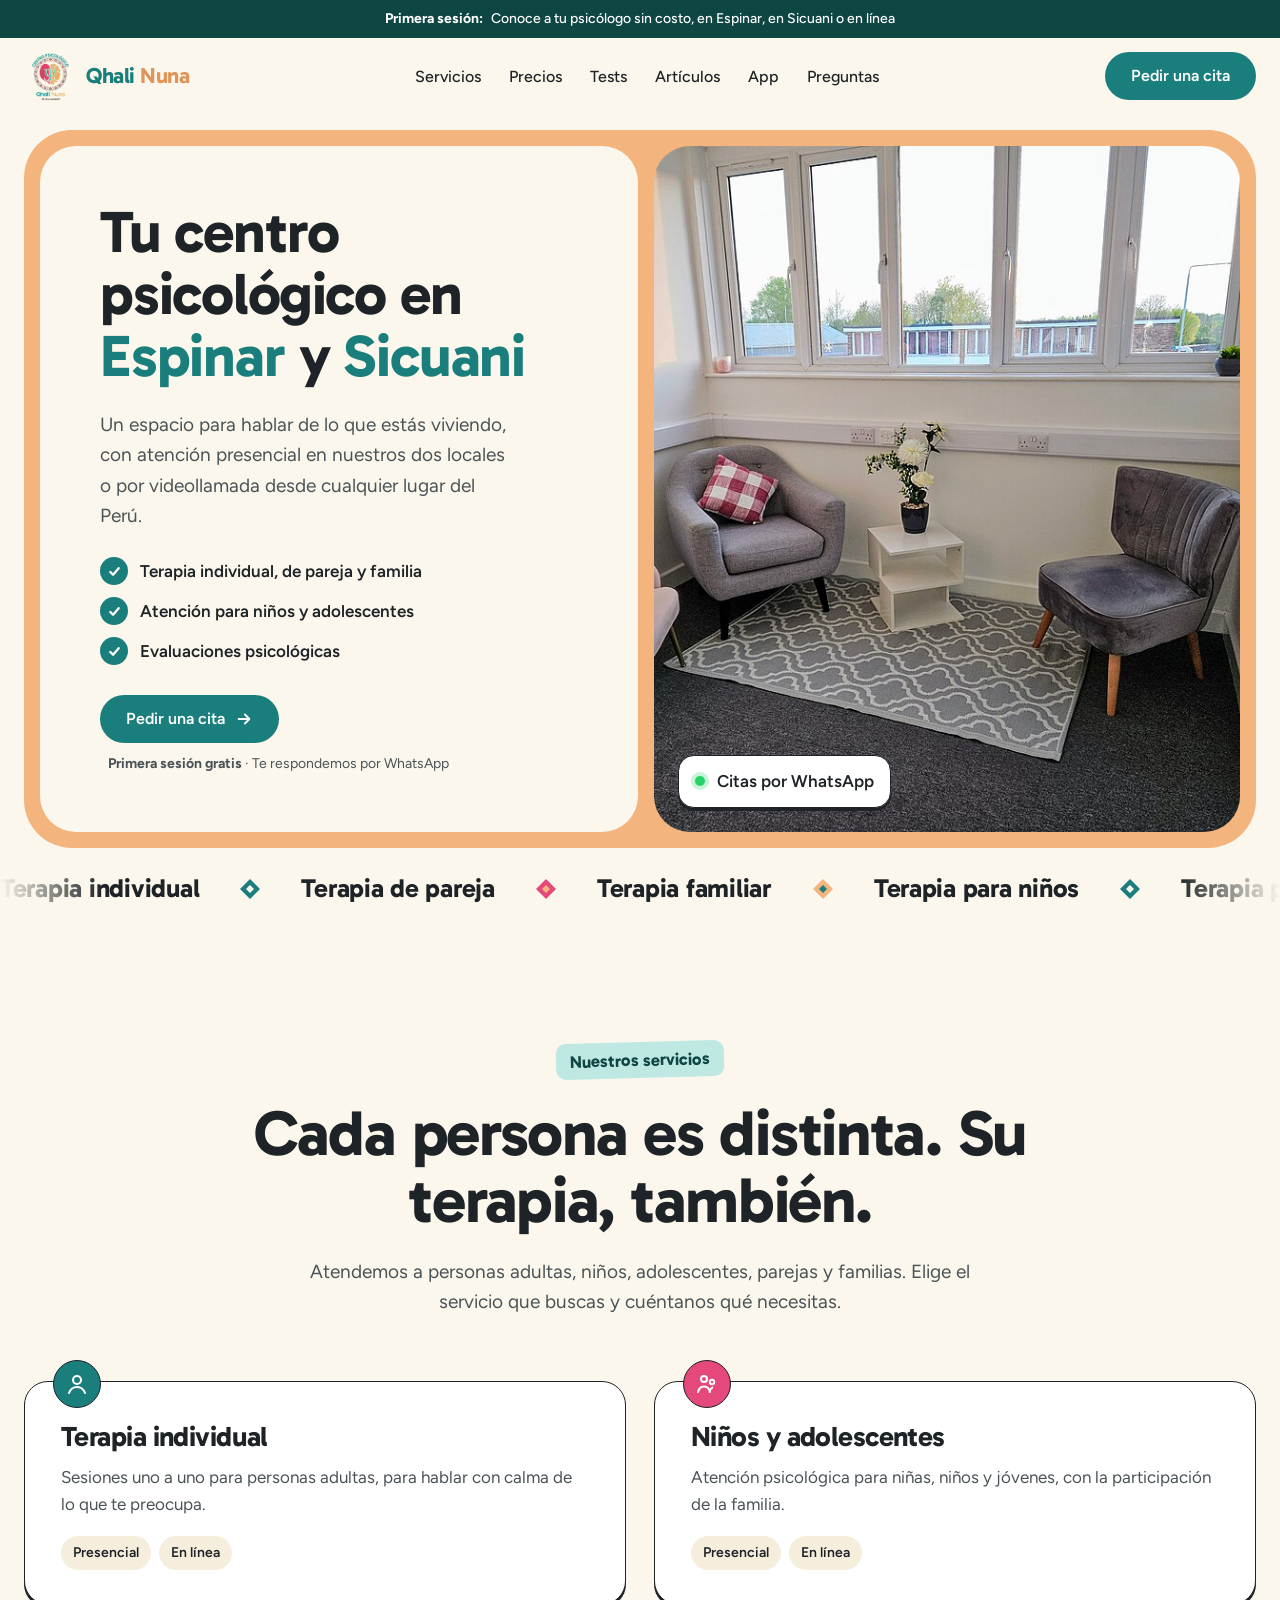
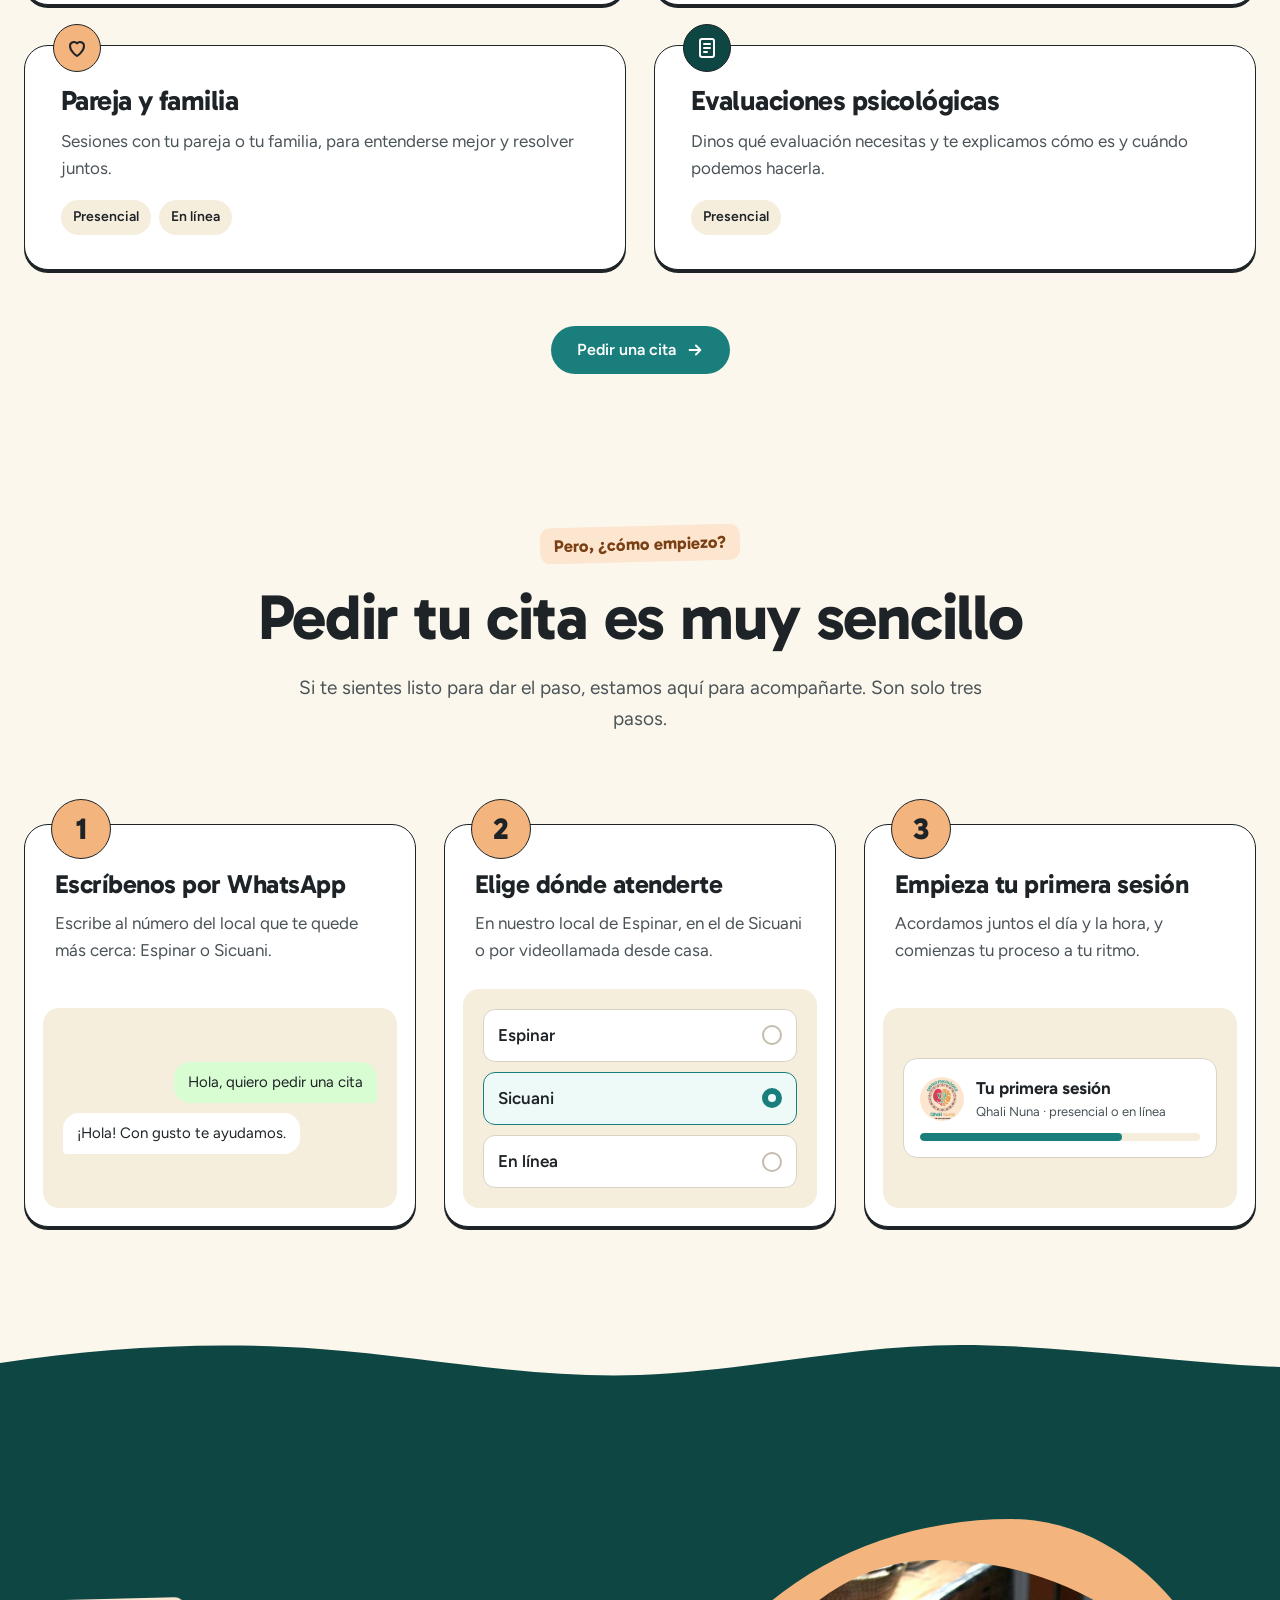
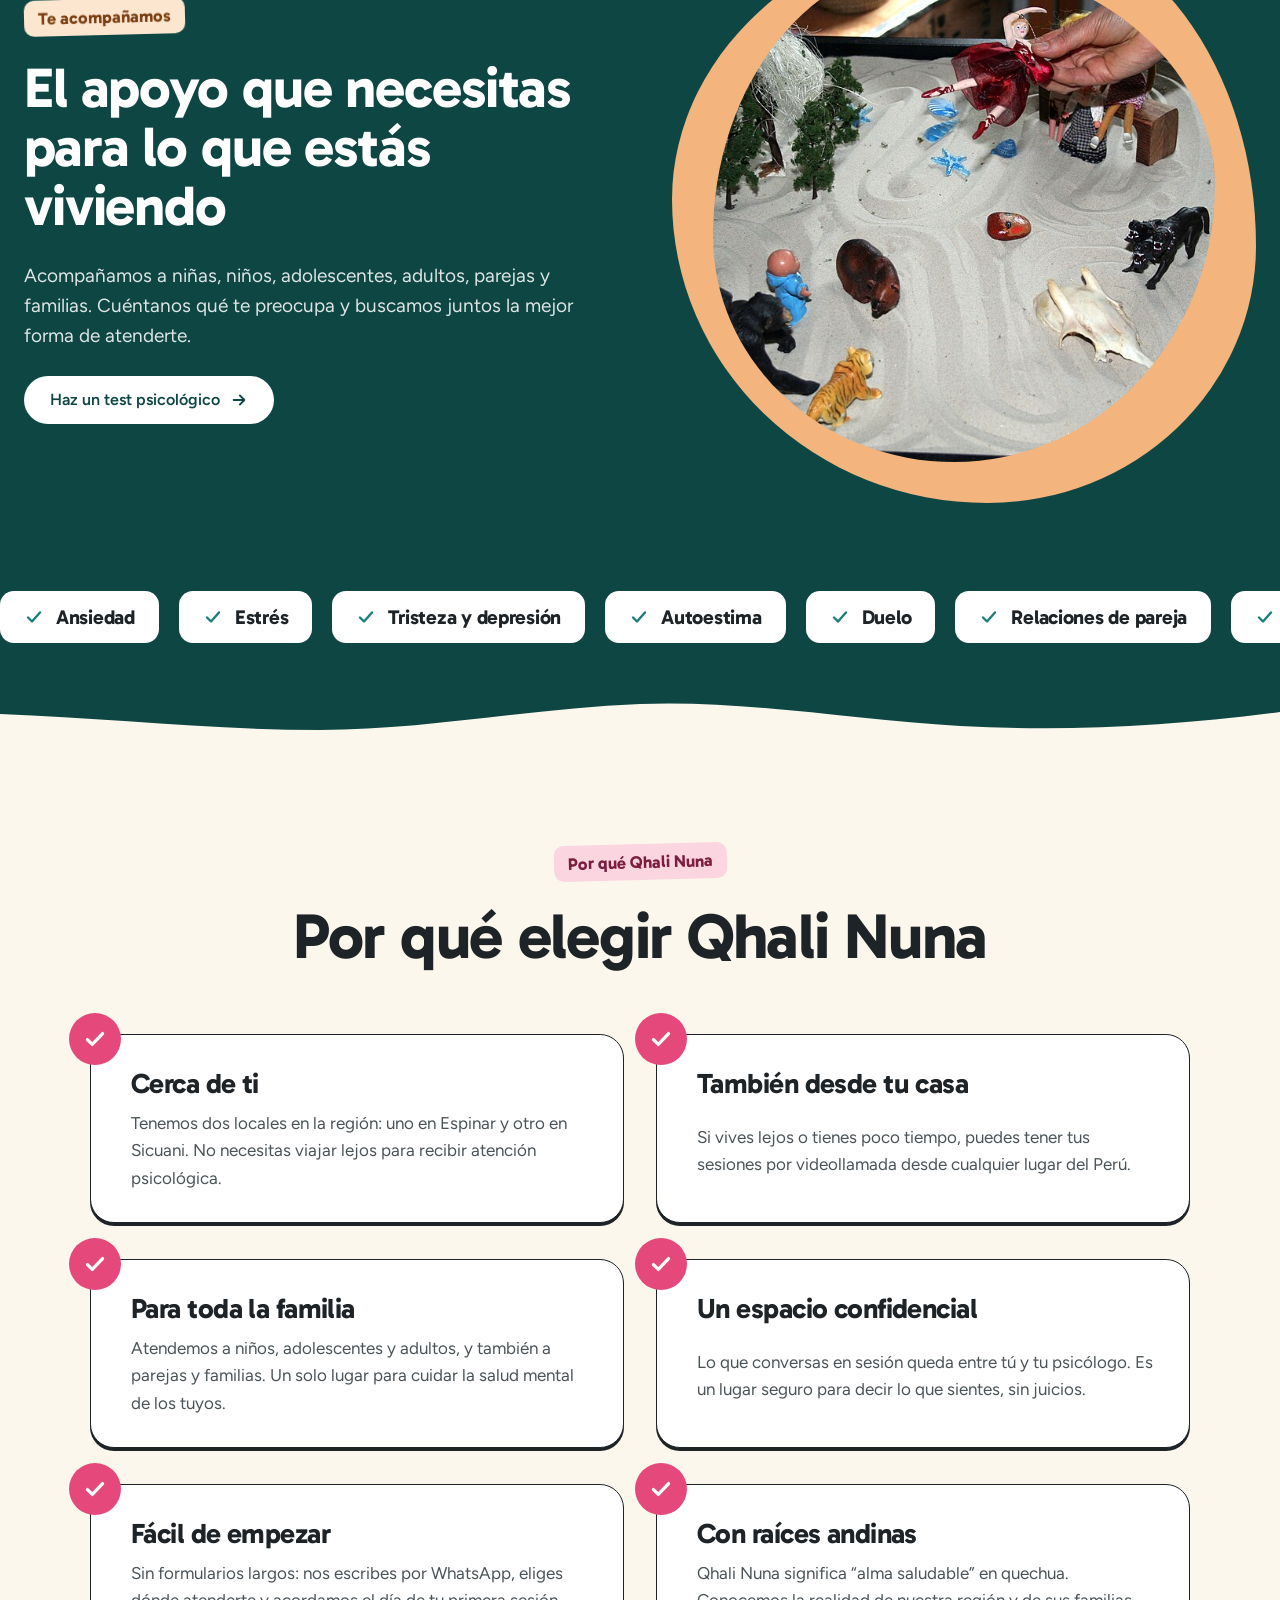
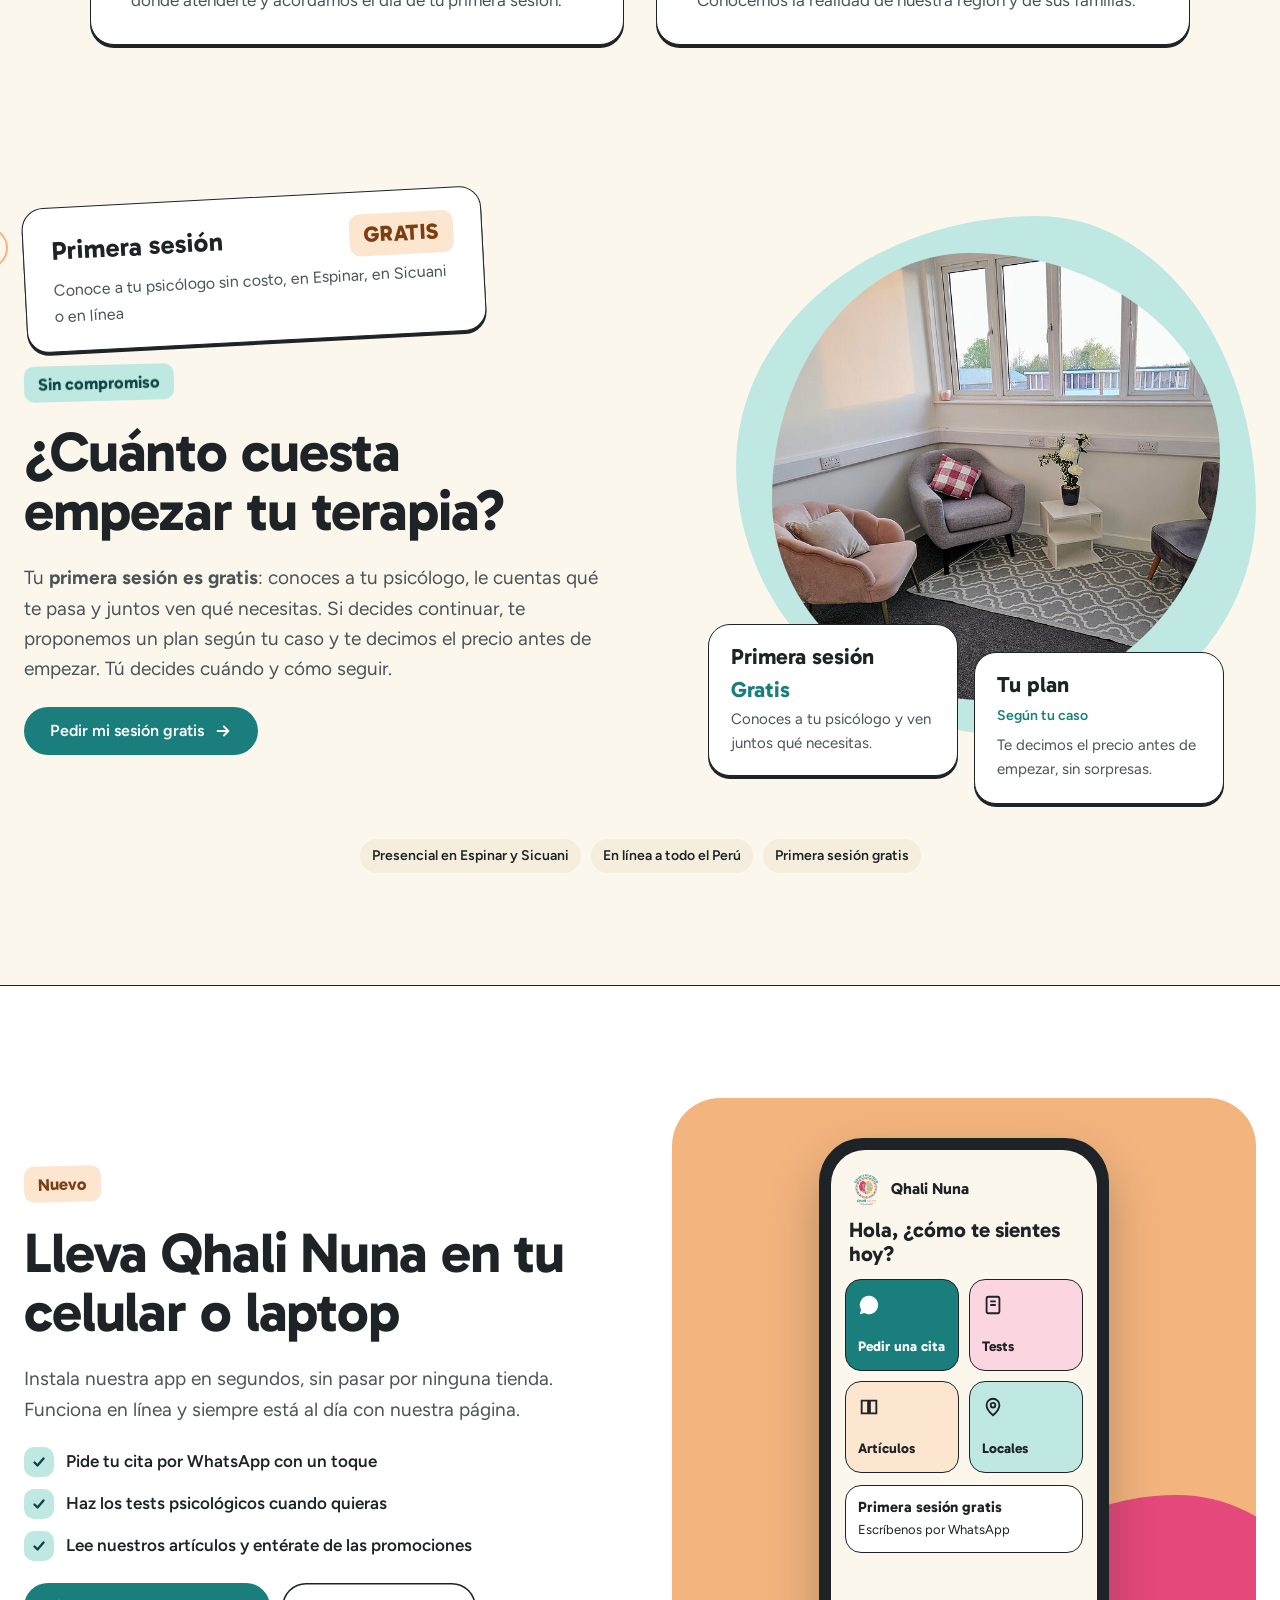
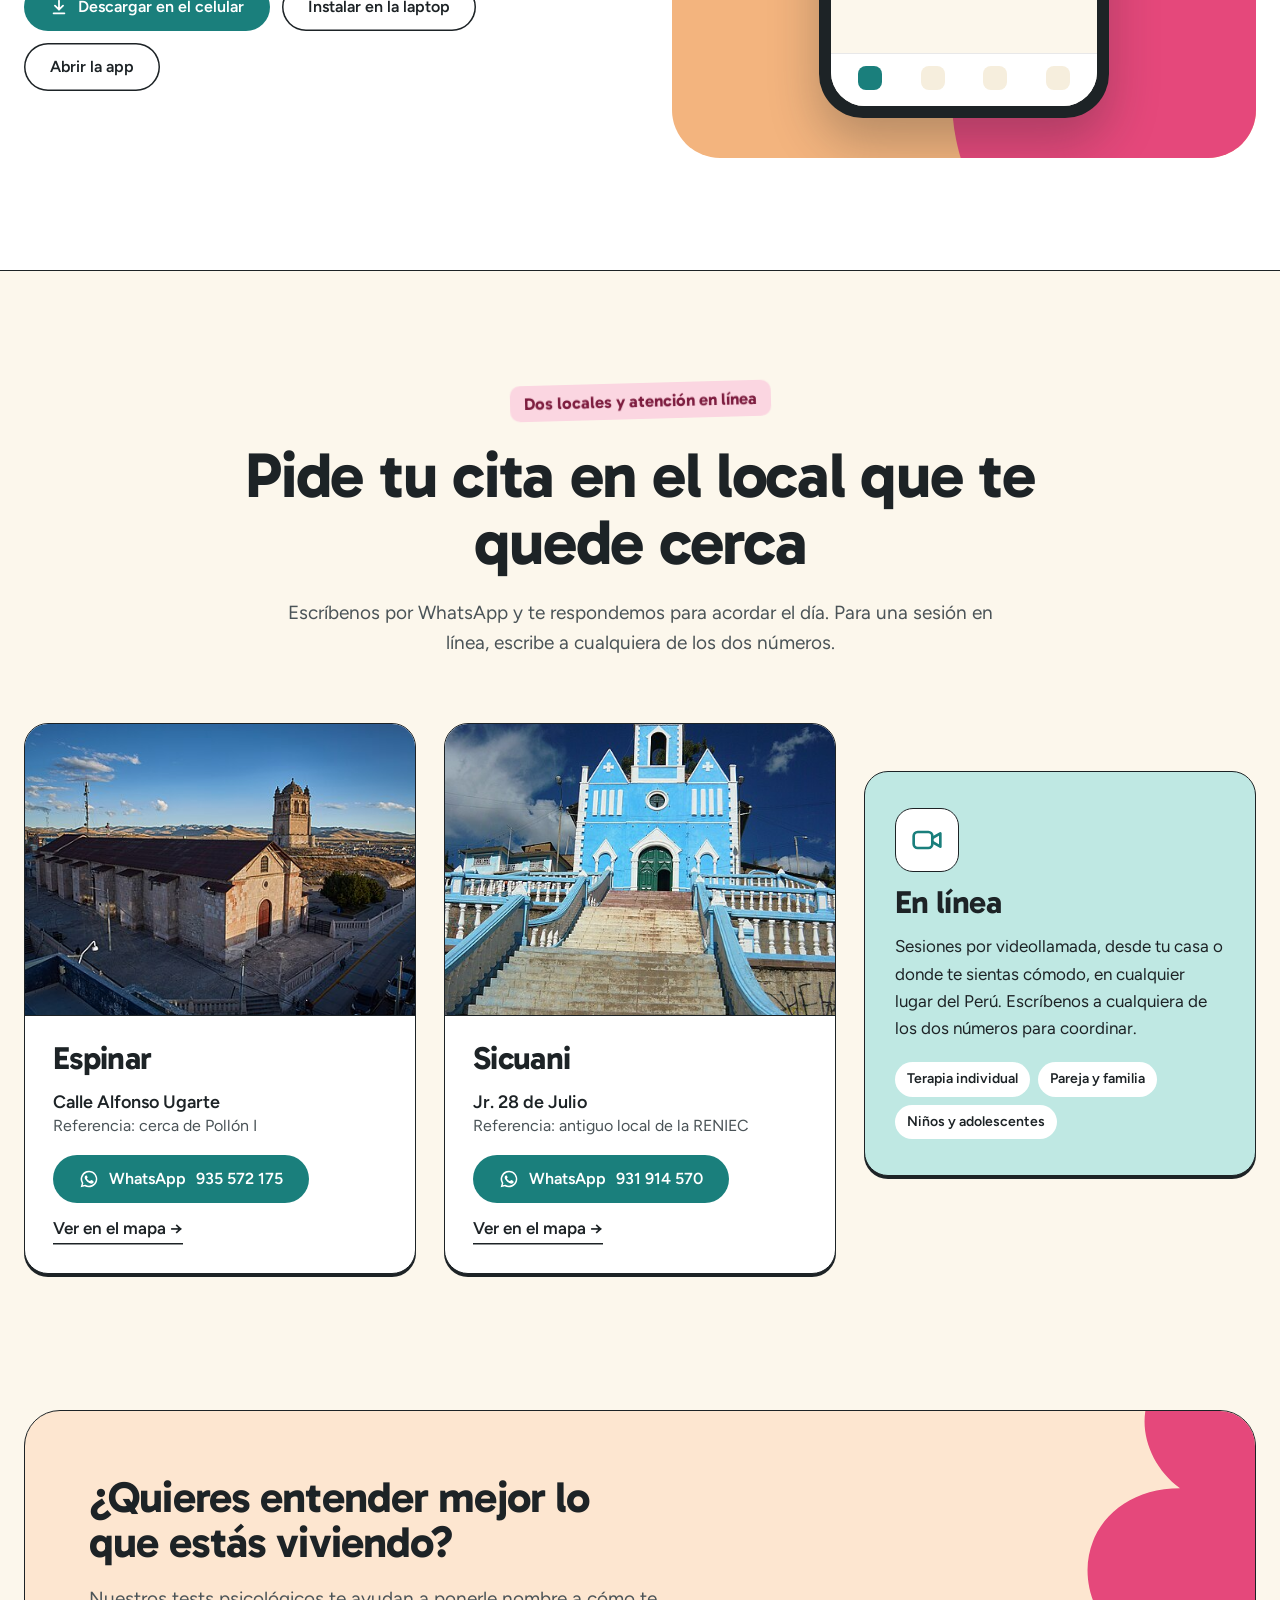
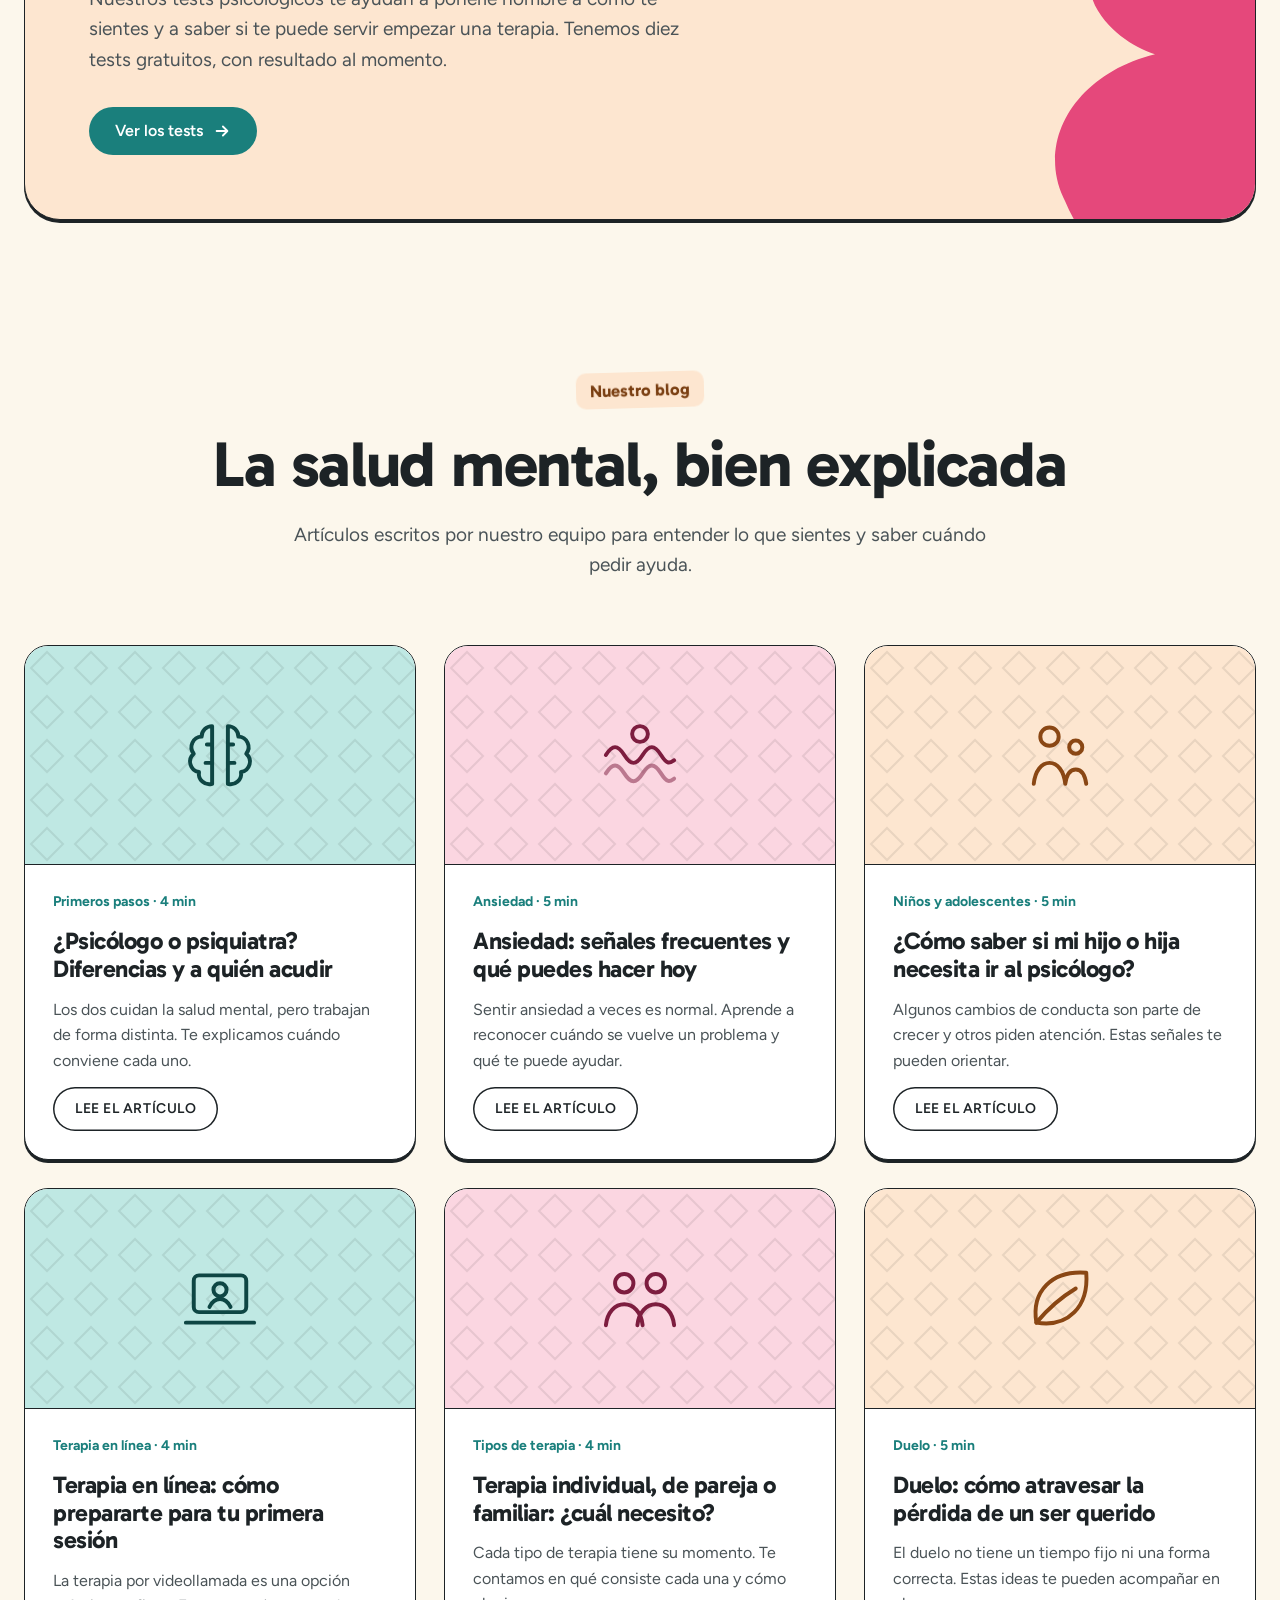
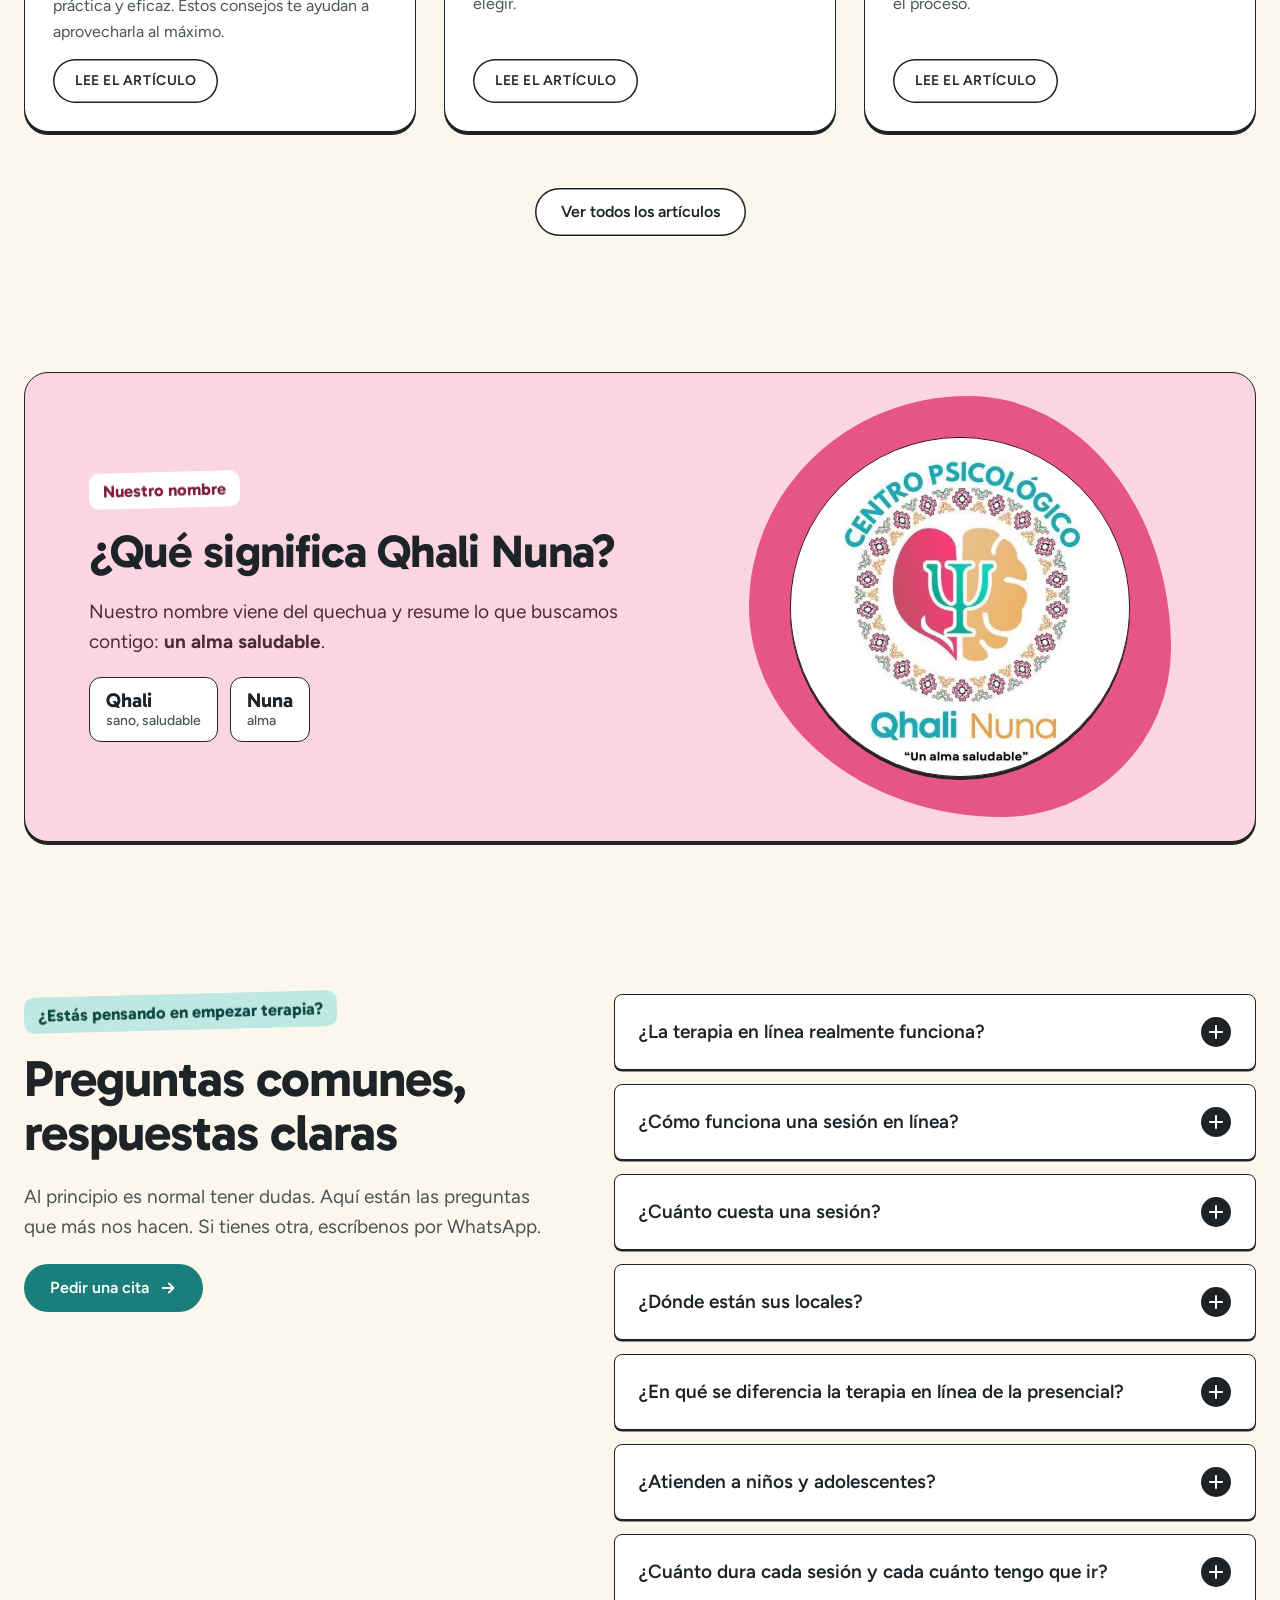
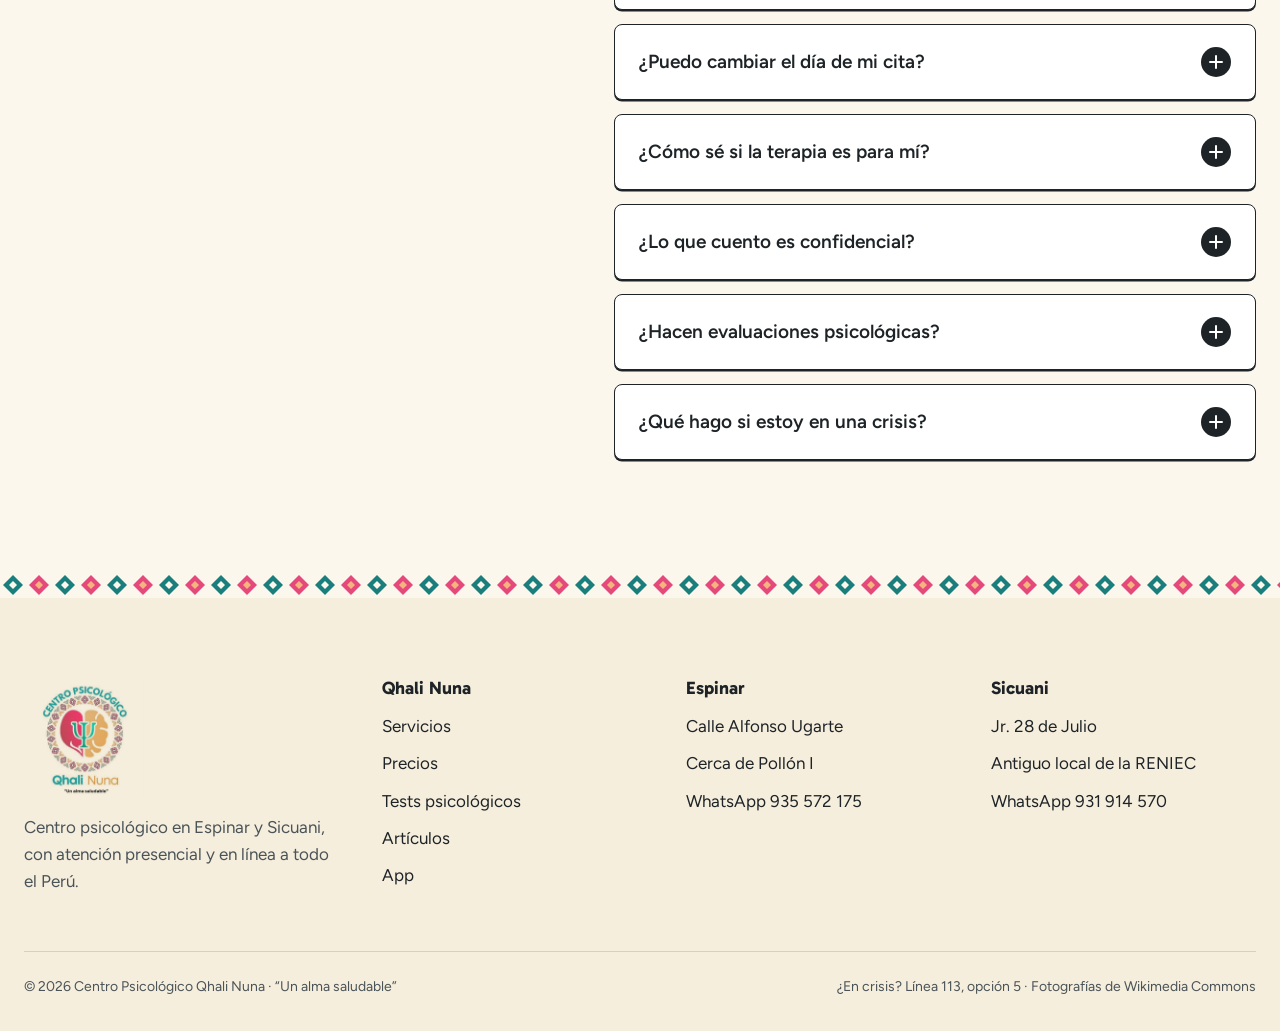
==== index.html @ d0d49f8c "Página del Centro Psicológico Qhali Nuna Co-Authored-By: Claude Opus 5.5 <noreply@anthropic.com>" ====
<!doctype html>
<html lang="es" class="no-js">
<head>
<meta charset="utf-8">
<meta name="viewport" content="width=device-width, initial-scale=1, viewport-fit=cover">
<title>Qhali Nuna: centro psicológico en Espinar y Sicuani</title>
<meta name="description" content="Terapia para adultos, niños, adolescentes, parejas y familias, y evaluaciones psicológicas. En Espinar, en Sicuani o por videollamada. Pide tu cita por WhatsApp.">
<meta property="og:type" content="website">
<meta property="og:title" content="Qhali Nuna: centro psicológico en Espinar y Sicuani">
<meta property="og:description" content="Terapia y evaluaciones psicológicas en Espinar, Sicuani o en línea.">
<meta property="og:image" content="share.jpg">
<meta name="twitter:card" content="summary_large_image">
<link rel="icon" href="icons/icon-192.png" type="image/png">
<link rel="apple-touch-icon" href="icons/icon-192.png">
<link rel="manifest" href="manifest.webmanifest">
<meta name="theme-color" content="#0e4644">
<link rel="preconnect" href="https://fonts.googleapis.com">
<link rel="preconnect" href="https://fonts.gstatic.com" crossorigin>
<link href="https://fonts.googleapis.com/css2?family=Gabarito:wght@500;600;700;800&family=Figtree:wght@400;500;600;700&display=swap" rel="stylesheet">
<link rel="stylesheet" href="styles.css">
<script src="config.js"></script>
<script src="articulos.js"></script>
</head>
<body>
<a class="skip" href="#inicio">Ir al contenido</a>

<div class="topbar" role="status"><span class="promo-rotator"><span class="is-on">Atendemos en Espinar, en Sicuani y en línea por videollamada</span></span></div>

<header class="header" id="header">
  <div class="wrap header__bar">
    <a class="brand" href="#inicio" aria-label="Centro Psicológico Qhali Nuna, ir al inicio">
      <img src="logo-qhali-nuna.jpg" alt="" width="52" height="52">
      <b><span>Qhali</span> <span>Nuna</span></b>
    </a>
    <nav class="nav" aria-label="Principal">
      <a href="#servicios">Servicios</a>
      <a href="#precios">Precios</a>
      <a href="tests.html">Tests</a>
      <a href="blog.html">Artículos</a>
      <a href="#app">App</a>
      <a href="#preguntas">Preguntas</a>
    </nav>
    <div class="header__cta">
      <a class="btn btn--primary" href="#locales">Pedir una cita</a>
      <button class="menu-btn" type="button" aria-expanded="false" aria-controls="menu" aria-label="Abrir menú"><span></span></button>
    </div>
  </div>
</header>
<nav class="mobile-menu" id="menu" aria-label="Menú">
  <a href="#servicios">Servicios</a>
  <a href="#precios">Precios</a>
  <a href="tests.html">Tests psicológicos</a>
  <a href="blog.html">Artículos</a>
  <a href="#app">Descarga la app</a>
  <a href="#preguntas">Preguntas</a>
  <a class="btn btn--primary" href="#locales">Pedir una cita</a>
</nav>

<main id="inicio">
  <!-- HERO -->
  <section class="hero" aria-labelledby="hero-h">
    <div class="wrap">
      <div class="hero__box">
        <div class="hero__card">
          <h1 id="hero-h" class="enter">Tu centro psicológico en <em>Espinar</em> y <em>Sicuani</em></h1>
          <p class="hero__lead enter">Un espacio para hablar de lo que estás viviendo, con atención presencial en nuestros dos locales o por videollamada desde cualquier lugar del Perú.</p>
          <ul class="checks enter">
            <li><i><svg viewBox="0 0 16 16" fill="none" stroke="currentColor" stroke-width="2.4" stroke-linecap="round" stroke-linejoin="round" aria-hidden="true"><path d="M3.5 8.5l3 3 6-7"/></svg></i>Terapia individual, de pareja y familia</li>
            <li><i><svg viewBox="0 0 16 16" fill="none" stroke="currentColor" stroke-width="2.4" stroke-linecap="round" stroke-linejoin="round" aria-hidden="true"><path d="M3.5 8.5l3 3 6-7"/></svg></i>Atención para niños y adolescentes</li>
            <li><i><svg viewBox="0 0 16 16" fill="none" stroke="currentColor" stroke-width="2.4" stroke-linecap="round" stroke-linejoin="round" aria-hidden="true"><path d="M3.5 8.5l3 3 6-7"/></svg></i>Evaluaciones psicológicas</li>
          </ul>
          <div class="hero__actions enter">
            <a class="btn btn--primary" href="#locales">Pedir una cita
              <svg class="arrow" viewBox="0 0 20 20" fill="none" stroke="currentColor" stroke-width="2" stroke-linecap="round" stroke-linejoin="round" aria-hidden="true"><path d="M4 10h11M11 5l5 5-5 5"/></svg></a>
            <span class="hero__note"><b>Primera sesión gratis</b> · Te respondemos por WhatsApp</span>
          </div>
        </div>
        <div class="hero__photo">
          <!-- Foto provisional: cámbiala por una foto de tu sala de consulta -->
          <img src="assets/img/photo-f170147564-1280.jpg" srcset="assets/img/photo-f170147564-960.jpg 960w, assets/img/photo-f170147564-1280.jpg 1280w" sizes="(max-width: 1080px) 100vw, 620px" width="1280" height="960" alt="Sala de consulta con sillones y una ventana amplia" fetchpriority="high">
          <div class="hero__badge"><span class="dot" aria-hidden="true"></span>Citas por WhatsApp</div>
        </div>
      </div>
    </div>
  </section>

  <!-- CINTA: solo lo que se realiza -->
  <div class="marquee" aria-label="Terapia individual, terapia de pareja, terapia familiar, terapia para niños, terapia para adolescentes, evaluaciones psicológicas, sesiones presenciales y sesiones en línea">
    <div class="marquee__track" aria-hidden="true">
      <div class="marquee__item" data-loop>
        <span>Terapia individual</span><svg viewBox="0 0 22 22"><path d="M11 1l10 10-10 10L1 11z" fill="#1a7f7c"/><path d="M11 7l4 4-4 4-4-4z" fill="#fcf7ec"/></svg>
        <span>Terapia de pareja</span><svg viewBox="0 0 22 22"><path d="M11 1l10 10-10 10L1 11z" fill="#e5487b"/><path d="M11 7l4 4-4 4-4-4z" fill="#f3b47e"/></svg>
        <span>Terapia familiar</span><svg viewBox="0 0 22 22"><path d="M11 1l10 10-10 10L1 11z" fill="#f3b47e"/><path d="M11 7l4 4-4 4-4-4z" fill="#1a7f7c"/></svg>
        <span>Terapia para niños</span><svg viewBox="0 0 22 22"><path d="M11 1l10 10-10 10L1 11z" fill="#1a7f7c"/><path d="M11 7l4 4-4 4-4-4z" fill="#fcf7ec"/></svg>
        <span>Terapia para adolescentes</span><svg viewBox="0 0 22 22"><path d="M11 1l10 10-10 10L1 11z" fill="#e5487b"/><path d="M11 7l4 4-4 4-4-4z" fill="#f3b47e"/></svg>
        <span>Evaluaciones psicológicas</span><svg viewBox="0 0 22 22"><path d="M11 1l10 10-10 10L1 11z" fill="#f3b47e"/><path d="M11 7l4 4-4 4-4-4z" fill="#1a7f7c"/></svg>
        <span>Sesiones presenciales</span><svg viewBox="0 0 22 22"><path d="M11 1l10 10-10 10L1 11z" fill="#1a7f7c"/><path d="M11 7l4 4-4 4-4-4z" fill="#fcf7ec"/></svg>
        <span>Sesiones en línea</span><svg viewBox="0 0 22 22"><path d="M11 1l10 10-10 10L1 11z" fill="#e5487b"/><path d="M11 7l4 4-4 4-4-4z" fill="#f3b47e"/></svg>
      </div>
    </div>
  </div>

  <!-- SERVICIOS -->
  <section class="section" id="servicios" aria-labelledby="servicios-h">
    <div class="wrap">
      <div class="head reveal">
        <span class="tagline">Nuestros servicios</span>
        <h2 id="servicios-h">Cada persona es distinta. Su terapia, también.</h2>
        <p>Atendemos a personas adultas, niños, adolescentes, parejas y familias. Elige el servicio que buscas y cuéntanos qué necesitas.</p>
      </div>
      <div class="services">
        <article class="card service reveal">
          <span class="service__icon"><svg viewBox="0 0 24 24" fill="none" stroke="currentColor" stroke-width="2" stroke-linecap="round" stroke-linejoin="round" aria-hidden="true"><circle cx="12" cy="8" r="4"/><path d="M4 21c1.5-4 4.5-6 8-6s6.5 2 8 6"/></svg></span>
          <h3>Terapia individual</h3>
          <p>Sesiones uno a uno para personas adultas, para hablar con calma de lo que te preocupa.</p>
          <div class="service__where"><span class="chip">Presencial</span><span class="chip">En línea</span></div>
        </article>
        <article class="card service reveal" data-delay="1">
          <span class="service__icon"><svg viewBox="0 0 24 24" fill="none" stroke="currentColor" stroke-width="2" stroke-linecap="round" stroke-linejoin="round" aria-hidden="true"><circle cx="9" cy="7" r="3"/><circle cx="17" cy="10" r="2.2"/><path d="M3 20c.8-3.4 3-5.5 6-5.5s5.2 2.1 6 5.5M14.5 20c.4-2.2 1.4-3.7 2.8-4.4"/></svg></span>
          <h3>Niños y adolescentes</h3>
          <p>Atención psicológica para niñas, niños y jóvenes, con la participación de la familia.</p>
          <div class="service__where"><span class="chip">Presencial</span><span class="chip">En línea</span></div>
        </article>
        <article class="card service reveal">
          <span class="service__icon"><svg viewBox="0 0 24 24" fill="none" stroke="currentColor" stroke-width="2" stroke-linecap="round" stroke-linejoin="round" aria-hidden="true"><path d="M12 20s-7-4.4-7-10a4 4 0 0 1 7-2.6A4 4 0 0 1 19 10c0 5.6-7 10-7 10z"/></svg></span>
          <h3>Pareja y familia</h3>
          <p>Sesiones con tu pareja o tu familia, para entenderse mejor y resolver juntos.</p>
          <div class="service__where"><span class="chip">Presencial</span><span class="chip">En línea</span></div>
        </article>
        <article class="card service reveal" data-delay="1">
          <span class="service__icon"><svg viewBox="0 0 24 24" fill="none" stroke="currentColor" stroke-width="2" stroke-linecap="round" stroke-linejoin="round" aria-hidden="true"><rect x="5" y="3" width="14" height="18" rx="2"/><path d="M9 8h6M9 12h6M9 16h3"/></svg></span>
          <h3>Evaluaciones psicológicas</h3>
          <p>Dinos qué evaluación necesitas y te explicamos cómo es y cuándo podemos hacerla.</p>
          <div class="service__where"><span class="chip">Presencial</span></div>
        </article>
      </div>
      <div class="center-cta reveal"><a class="btn btn--primary" href="#locales">Pedir una cita
        <svg class="arrow" viewBox="0 0 20 20" fill="none" stroke="currentColor" stroke-width="2" stroke-linecap="round" stroke-linejoin="round" aria-hidden="true"><path d="M4 10h11M11 5l5 5-5 5"/></svg></a></div>
    </div>
  </section>

  <!-- CÓMO FUNCIONA -->
  <section class="section" id="como-funciona" aria-labelledby="como-h" style="padding-top: 40px">
    <div class="wrap">
      <div class="head reveal">
        <span class="tagline tagline--peach">Pero, ¿cómo empiezo?</span>
        <h2 id="como-h">Pedir tu cita es muy sencillo</h2>
        <p>Si te sientes listo para dar el paso, estamos aquí para acompañarte. Son solo tres pasos.</p>
      </div>
      <div class="steps-wrap">
        <div class="steps">
          <article class="card step reveal">
            <span class="step__num">1</span>
            <div class="step__top"><h3>Escríbenos por WhatsApp</h3><p>Escribe al número del local que te quede más cerca: Espinar o Sicuani.</p></div>
            <div class="step__mock" aria-hidden="true">
              <div class="bubble bubble--me">Hola, quiero pedir una cita</div>
              <div class="typing"><i></i><i></i><i></i></div>
              <div class="bubble bubble--them">¡Hola! Con gusto te ayudamos.</div>
            </div>
          </article>
          <article class="card step reveal" data-delay="1">
            <span class="step__num">2</span>
            <div class="step__top"><h3>Elige dónde atenderte</h3><p>En nuestro local de Espinar, en el de Sicuani o por videollamada desde casa.</p></div>
            <div class="step__mock" aria-hidden="true">
              <div class="options" data-cycle>
                <div class="option is-picked">Espinar <b></b></div>
                <div class="option">Sicuani <b></b></div>
                <div class="option">En línea <b></b></div>
              </div>
            </div>
          </article>
          <article class="card step reveal" data-delay="2">
            <span class="step__num">3</span>
            <div class="step__top"><h3>Empieza tu primera sesión</h3><p>Acordamos juntos el día y la hora, y comienzas tu proceso a tu ritmo.</p></div>
            <div class="step__mock" aria-hidden="true">
              <div class="session">
                <div class="session__row"><span class="session__av"><img src="logo-qhali-nuna.jpg" alt=""></span><span><b>Tu primera sesión</b><small>Qhali Nuna · presencial o en línea</small></span></div>
                <div class="session__bar"><span></span></div>
              </div>
            </div>
          </article>
        </div>
      </div>
    </div>
  </section>

  <!-- BANDA OSCURA con áreas -->
  <section class="band" aria-labelledby="band-h">
    <div class="wrap band__grid">
      <div class="band__text reveal">
        <span class="tagline tagline--peach">Te acompañamos</span>
        <h2 id="band-h">El apoyo que necesitas para lo que estás viviendo</h2>
        <p>Acompañamos a niñas, niños, adolescentes, adultos, parejas y familias. Cuéntanos qué te preocupa y buscamos juntos la mejor forma de atenderte.</p>
        <a class="btn btn--white" href="tests.html">Haz un test psicológico
          <svg class="arrow" viewBox="0 0 20 20" fill="none" stroke="currentColor" stroke-width="2" stroke-linecap="round" stroke-linejoin="round" aria-hidden="true"><path d="M4 10h11M11 5l5 5-5 5"/></svg></a>
      </div>
      <div class="blob reveal" data-delay="1">
        <span class="blob__shape" aria-hidden="true"></span>
        <!-- Foto provisional: cámbiala por una foto de tu sala para niños -->
        <div class="blob__img"><img src="assets/img/photo-f4362034-1280.jpg" srcset="assets/img/photo-f4362034-960.jpg 960w, assets/img/photo-f4362034-1280.jpg 1280w" sizes="(max-width: 1080px) 90vw, 560px" width="1280" height="853" alt="Bandeja de arena con figuras de animales y árboles para terapia de juego" loading="lazy" decoding="async"></div>
      </div>
    </div>
    <!-- Áreas: confirma que el centro las atiende; borra o agrega las que correspondan -->
    <div class="band__marquee" aria-label="Te ayudamos con ansiedad, estrés, tristeza y depresión, autoestima, duelo, relaciones de pareja, conflictos familiares, conducta infantil, adolescencia y crianza">
      <div class="marquee__track" aria-hidden="true">
        <div class="marquee__item" data-loop>
          <span class="area"><svg viewBox="0 0 20 20" fill="none" stroke="currentColor" stroke-width="2.4" stroke-linecap="round" stroke-linejoin="round"><path d="M4 10.5l4 4 8-9"/></svg>Ansiedad</span>
          <span class="area"><svg viewBox="0 0 20 20" fill="none" stroke="currentColor" stroke-width="2.4" stroke-linecap="round" stroke-linejoin="round"><path d="M4 10.5l4 4 8-9"/></svg>Estrés</span>
          <span class="area"><svg viewBox="0 0 20 20" fill="none" stroke="currentColor" stroke-width="2.4" stroke-linecap="round" stroke-linejoin="round"><path d="M4 10.5l4 4 8-9"/></svg>Tristeza y depresión</span>
          <span class="area"><svg viewBox="0 0 20 20" fill="none" stroke="currentColor" stroke-width="2.4" stroke-linecap="round" stroke-linejoin="round"><path d="M4 10.5l4 4 8-9"/></svg>Autoestima</span>
          <span class="area"><svg viewBox="0 0 20 20" fill="none" stroke="currentColor" stroke-width="2.4" stroke-linecap="round" stroke-linejoin="round"><path d="M4 10.5l4 4 8-9"/></svg>Duelo</span>
          <span class="area"><svg viewBox="0 0 20 20" fill="none" stroke="currentColor" stroke-width="2.4" stroke-linecap="round" stroke-linejoin="round"><path d="M4 10.5l4 4 8-9"/></svg>Relaciones de pareja</span>
          <span class="area"><svg viewBox="0 0 20 20" fill="none" stroke="currentColor" stroke-width="2.4" stroke-linecap="round" stroke-linejoin="round"><path d="M4 10.5l4 4 8-9"/></svg>Conflictos familiares</span>
          <span class="area"><svg viewBox="0 0 20 20" fill="none" stroke="currentColor" stroke-width="2.4" stroke-linecap="round" stroke-linejoin="round"><path d="M4 10.5l4 4 8-9"/></svg>Conducta infantil</span>
          <span class="area"><svg viewBox="0 0 20 20" fill="none" stroke="currentColor" stroke-width="2.4" stroke-linecap="round" stroke-linejoin="round"><path d="M4 10.5l4 4 8-9"/></svg>Adolescencia</span>
          <span class="area"><svg viewBox="0 0 20 20" fill="none" stroke="currentColor" stroke-width="2.4" stroke-linecap="round" stroke-linejoin="round"><path d="M4 10.5l4 4 8-9"/></svg>Crianza</span>
        </div>
      </div>
    </div>
  </section>
  <span class="band__wave" aria-hidden="true"></span>

  <!-- POR QUÉ ELEGIRNOS -->
  <section class="section" aria-labelledby="por-que-h">
    <div class="wrap">
      <div class="head reveal">
        <span class="tagline tagline--pink">Por qué Qhali Nuna</span>
        <h2 id="por-que-h">Por qué elegir Qhali Nuna</h2>
      </div>
      <div class="why">
        <article class="card reveal"><span class="tick"><svg viewBox="0 0 24 24" fill="none" stroke="currentColor" stroke-width="3" stroke-linecap="round" stroke-linejoin="round" aria-hidden="true"><path d="M5 12.5l4.5 4.5L19 7"/></svg></span>
          <h3>Cerca de ti</h3><p>Tenemos dos locales en la región: uno en Espinar y otro en Sicuani. No necesitas viajar lejos para recibir atención psicológica.</p></article>
        <article class="card reveal" data-delay="1"><span class="tick"><svg viewBox="0 0 24 24" fill="none" stroke="currentColor" stroke-width="3" stroke-linecap="round" stroke-linejoin="round" aria-hidden="true"><path d="M5 12.5l4.5 4.5L19 7"/></svg></span>
          <h3>También desde tu casa</h3><p>Si vives lejos o tienes poco tiempo, puedes tener tus sesiones por videollamada desde cualquier lugar del Perú.</p></article>
        <article class="card reveal"><span class="tick"><svg viewBox="0 0 24 24" fill="none" stroke="currentColor" stroke-width="3" stroke-linecap="round" stroke-linejoin="round" aria-hidden="true"><path d="M5 12.5l4.5 4.5L19 7"/></svg></span>
          <h3>Para toda la familia</h3><p>Atendemos a niños, adolescentes y adultos, y también a parejas y familias. Un solo lugar para cuidar la salud mental de los tuyos.</p></article>
        <article class="card reveal" data-delay="1"><span class="tick"><svg viewBox="0 0 24 24" fill="none" stroke="currentColor" stroke-width="3" stroke-linecap="round" stroke-linejoin="round" aria-hidden="true"><path d="M5 12.5l4.5 4.5L19 7"/></svg></span>
          <h3>Un espacio confidencial</h3><p>Lo que conversas en sesión queda entre tú y tu psicólogo. Es un lugar seguro para decir lo que sientes, sin juicios.</p></article>
        <article class="card reveal"><span class="tick"><svg viewBox="0 0 24 24" fill="none" stroke="currentColor" stroke-width="3" stroke-linecap="round" stroke-linejoin="round" aria-hidden="true"><path d="M5 12.5l4.5 4.5L19 7"/></svg></span>
          <h3>Fácil de empezar</h3><p>Sin formularios largos: nos escribes por WhatsApp, eliges dónde atenderte y acordamos el día de tu primera sesión.</p></article>
        <article class="card reveal" data-delay="1"><span class="tick"><svg viewBox="0 0 24 24" fill="none" stroke="currentColor" stroke-width="3" stroke-linecap="round" stroke-linejoin="round" aria-hidden="true"><path d="M5 12.5l4.5 4.5L19 7"/></svg></span>
          <h3>Con raíces andinas</h3><p>Qhali Nuna significa “alma saludable” en quechua. Conocemos la realidad de nuestra región y de sus familias.</p></article>
      </div>
    </div>
  </section>

  <!-- PRECIOS Y PROMOCIONES -->
  <section class="section" id="precios" aria-labelledby="precios-h" style="padding-top: 40px">
    <div class="wrap pricing">
      <div class="pricing__text reveal">
        <span class="pulse" aria-hidden="true"></span>
        <div class="promo-card" data-promo="box">
          <div class="promo-card__top"><b data-promo="titulo">Primera sesión</b><span class="flag" data-promo="etiqueta">Gratis</span></div>
          <small data-promo="texto">Conoce a tu psicólogo sin costo, en Espinar, en Sicuani o en línea</small>
        </div>
        <span class="tagline">Sin compromiso</span>
        <h2 id="precios-h">¿Cuánto cuesta empezar tu terapia?</h2>
        <p>Tu <strong>primera sesión es gratis</strong>: conoces a tu psicólogo, le cuentas qué te pasa y juntos ven qué necesitas. Si decides continuar, te proponemos un plan según tu caso y te decimos el precio antes de empezar. Tú decides cuándo y cómo seguir.</p>
        <a class="btn btn--primary" href="#locales">Pedir mi sesión gratis
          <svg class="arrow" viewBox="0 0 20 20" fill="none" stroke="currentColor" stroke-width="2" stroke-linecap="round" stroke-linejoin="round" aria-hidden="true"><path d="M4 10h11M11 5l5 5-5 5"/></svg></a>
      </div>
      <div class="pricing__visual reveal" data-delay="1">
        <div class="blob">
          <span class="blob__shape" aria-hidden="true" style="background: var(--teal-light)"></span>
          <!-- Foto provisional -->
          <div class="blob__img"><img src="assets/img/photo-f170147564-960.jpg" width="960" height="720" alt="Sillón rosado en una sala de consulta" loading="lazy" decoding="async" style="object-position: 12% 70%"></div>
        </div>
        <div class="price-cards">
          <div class="price"><div class="price__head"><b>Primera sesión</b><span class="amount">Gratis</span></div><p>Conoces a tu psicólogo y ven juntos qué necesitas.</p></div>
          <div class="price"><div class="price__head"><b>Tu plan</b><span class="amount ask">Según tu caso</span></div><p>Te decimos el precio antes de empezar, sin sorpresas.</p></div>
        </div>
      </div>
    </div>
    <div class="wrap pay-note reveal"><span class="chip">Presencial en Espinar y Sicuani</span><span class="chip">En línea a todo el Perú</span><span class="chip">Primera sesión gratis</span></div>
  </section>

  <!-- APP -->
  <section class="section app" id="app" aria-labelledby="app-h">
    <div class="wrap app__grid">
      <div class="app__text reveal">
        <span class="tagline tagline--peach">Nuevo</span>
        <h2 id="app-h">Lleva Qhali Nuna en tu celular o laptop</h2>
        <p>Instala nuestra app en segundos, sin pasar por ninguna tienda. Funciona en línea y siempre está al día con nuestra página.</p>
        <ul class="app__list">
          <li><i><svg viewBox="0 0 16 16" fill="none" stroke="currentColor" stroke-width="2.4" stroke-linecap="round" stroke-linejoin="round" aria-hidden="true"><path d="M3.5 8.5l3 3 6-7"/></svg></i>Pide tu cita por WhatsApp con un toque</li>
          <li><i><svg viewBox="0 0 16 16" fill="none" stroke="currentColor" stroke-width="2.4" stroke-linecap="round" stroke-linejoin="round" aria-hidden="true"><path d="M3.5 8.5l3 3 6-7"/></svg></i>Haz los tests psicológicos cuando quieras</li>
          <li><i><svg viewBox="0 0 16 16" fill="none" stroke="currentColor" stroke-width="2.4" stroke-linecap="round" stroke-linejoin="round" aria-hidden="true"><path d="M3.5 8.5l3 3 6-7"/></svg></i>Lee nuestros artículos y entérate de las promociones</li>
        </ul>
        <div class="app__buttons">
          <button class="btn btn--primary" type="button" data-install>
            <svg class="arrow" viewBox="0 0 20 20" fill="none" stroke="currentColor" stroke-width="2" stroke-linecap="round" stroke-linejoin="round" aria-hidden="true"><path d="M10 3v10M5.5 8.5L10 13l4.5-4.5M4 17h12"/></svg>
            Descargar en el celular</button>
          <button class="btn btn--light" type="button" data-install>Instalar en la laptop</button>
          <a class="btn btn--light" href="app.html">Abrir la app</a>
        </div>
        <p class="install-help" id="install-help" hidden></p>
      </div>
      <div class="app__stage reveal" data-delay="1" aria-hidden="true">
        <div class="phone"><div class="phone__screen">
          <div class="phone__bar"><img src="logo-qhali-nuna.jpg" alt=""><b>Qhali Nuna</b></div>
          <div class="phone__hi">Hola, ¿cómo te sientes hoy?</div>
          <div class="phone__tiles">
            <div class="phone__tile"><svg viewBox="0 0 24 24" fill="currentColor"><path d="M12 2a10 10 0 0 0-8.6 15.1L2 22l5-1.3A10 10 0 1 0 12 2z"/></svg>Pedir una cita</div>
            <div class="phone__tile"><svg viewBox="0 0 24 24" fill="none" stroke="currentColor" stroke-width="2"><rect x="5" y="3" width="14" height="18" rx="2"/><path d="M9 8h6M9 12h6"/></svg>Tests</div>
            <div class="phone__tile"><svg viewBox="0 0 24 24" fill="none" stroke="currentColor" stroke-width="2"><path d="M4 5h7v14H4zM13 5h7v14h-7z"/></svg>Artículos</div>
            <div class="phone__tile"><svg viewBox="0 0 24 24" fill="none" stroke="currentColor" stroke-width="2"><path d="M12 21s-7-6-7-11a7 7 0 0 1 14 0c0 5-7 11-7 11z"/><circle cx="12" cy="10" r="2.5"/></svg>Locales</div>
          </div>
          <div class="phone__promo"><b>Primera sesión gratis</b>Escríbenos por WhatsApp</div>
          <div class="phone__nav"><span></span><span></span><span></span><span></span></div>
        </div></div>
      </div>
    </div>
  </section>

  <!-- LOCALES -->
  <section class="section" id="locales" aria-labelledby="locales-h">
    <div class="wrap">
      <div class="head reveal">
        <span class="tagline tagline--pink">Dos locales y atención en línea</span>
        <h2 id="locales-h">Pide tu cita en el local que te quede cerca</h2>
        <p>Escríbenos por WhatsApp y te respondemos para acordar el día. Para una sesión en línea, escribe a cualquiera de los dos números.</p>
      </div>
      <div class="places">
        <article class="card place reveal">
          <!-- Foto provisional: cámbiala por la puerta o la sala de espera del local de Espinar -->
          <div class="place__photo"><img src="assets/img/photo-f82529735-960.jpg" srcset="assets/img/photo-f82529735-500.jpg 500w, assets/img/photo-f82529735-960.jpg 960w" sizes="(max-width: 680px) 100vw, (max-width: 1080px) 50vw, 400px" width="960" height="640" alt="Templo de Santa Ana en Yauri, Espinar" loading="lazy" decoding="async"></div>
          <div class="place__body">
            <h3>Espinar</h3>
            <address>Calle Alfonso Ugarte<span>Referencia: cerca de Pollón I</span></address>
            <div class="place__links">
              <a class="btn btn--primary btn--wa" data-wa="espinar" href="https://wa.me/51935572175">
                <svg class="wa" viewBox="0 0 24 24" fill="currentColor" aria-hidden="true"><path d="M12 2a10 10 0 0 0-8.6 15.1L2 22l5-1.3A10 10 0 1 0 12 2zm0 18.2a8.2 8.2 0 0 1-4.2-1.2l-.3-.2-3 .8.8-2.9-.2-.3A8.2 8.2 0 1 1 12 20.2zm4.5-6.1c-.2-.1-1.5-.7-1.7-.8s-.4-.1-.6.1-.7.8-.8 1-.3.2-.5.1a6.7 6.7 0 0 1-3.3-2.9c-.2-.4.2-.4.7-1.3.1-.2 0-.3 0-.4l-.8-1.8c-.2-.5-.4-.4-.6-.4h-.5a1 1 0 0 0-.7.3 3 3 0 0 0-.9 2.2 5.2 5.2 0 0 0 1.1 2.7 11.8 11.8 0 0 0 4.5 4c1.7.7 2.3.8 3.2.6a2.7 2.7 0 0 0 1.8-1.2 2.2 2.2 0 0 0 .2-1.2c-.1-.1-.3-.2-.5-.3z"/></svg>
                WhatsApp <span data-wa-num="espinar">935 572 175</span></a>
              <a class="link" href="https://www.openstreetmap.org/search?query=Calle%20Alfonso%20Ugarte%20Yauri%20Espinar" target="_blank" rel="noopener">Ver en el mapa →</a>
            </div>
          </div>
        </article>
        <article class="card place reveal" data-delay="1">
          <!-- Foto provisional: cámbiala por la puerta o la sala de espera del local de Sicuani -->
          <div class="place__photo"><img src="assets/img/photo-f51280532-500.jpg" width="500" height="667" alt="Capilla celeste de Pampacucho en Sicuani" loading="lazy" decoding="async" style="object-position: 50% 30%"></div>
          <div class="place__body">
            <h3>Sicuani</h3>
            <address>Jr. 28 de Julio<span>Referencia: antiguo local de la RENIEC</span></address>
            <div class="place__links">
              <a class="btn btn--primary btn--wa" data-wa="sicuani" href="https://wa.me/51931914570">
                <svg class="wa" viewBox="0 0 24 24" fill="currentColor" aria-hidden="true"><path d="M12 2a10 10 0 0 0-8.6 15.1L2 22l5-1.3A10 10 0 1 0 12 2zm0 18.2a8.2 8.2 0 0 1-4.2-1.2l-.3-.2-3 .8.8-2.9-.2-.3A8.2 8.2 0 1 1 12 20.2zm4.5-6.1c-.2-.1-1.5-.7-1.7-.8s-.4-.1-.6.1-.7.8-.8 1-.3.2-.5.1a6.7 6.7 0 0 1-3.3-2.9c-.2-.4.2-.4.7-1.3.1-.2 0-.3 0-.4l-.8-1.8c-.2-.5-.4-.4-.6-.4h-.5a1 1 0 0 0-.7.3 3 3 0 0 0-.9 2.2 5.2 5.2 0 0 0 1.1 2.7 11.8 11.8 0 0 0 4.5 4c1.7.7 2.3.8 3.2.6a2.7 2.7 0 0 0 1.8-1.2 2.2 2.2 0 0 0 .2-1.2c-.1-.1-.3-.2-.5-.3z"/></svg>
                WhatsApp <span data-wa-num="sicuani">931 914 570</span></a>
              <a class="link" href="https://www.openstreetmap.org/search?query=Jir%C3%B3n%2028%20de%20Julio%20Sicuani" target="_blank" rel="noopener">Ver en el mapa →</a>
            </div>
          </div>
        </article>
        <article class="card place place--online reveal" data-delay="2">
          <div class="place__body">
            <span class="online-icon"><svg viewBox="0 0 24 24" fill="none" stroke="currentColor" stroke-width="2" stroke-linecap="round" stroke-linejoin="round" aria-hidden="true"><rect x="2" y="6" width="14" height="12" rx="3"/><path d="M16 10.5l6-3.5v10l-6-3.5"/></svg></span>
            <h3>En línea</h3>
            <p>Sesiones por videollamada, desde tu casa o donde te sientas cómodo, en cualquier lugar del Perú. Escríbenos a cualquiera de los dos números para coordinar.</p>
            <div class="service__where"><span class="chip" style="background:#fff">Terapia individual</span><span class="chip" style="background:#fff">Pareja y familia</span><span class="chip" style="background:#fff">Niños y adolescentes</span></div>
          </div>
        </article>
      </div>
    </div>
  </section>

  <!-- CTA TESTS -->
  <section class="section" aria-labelledby="test-h" style="padding-top: 24px">
    <div class="wrap">
      <div class="cta-box reveal">
        <span class="cta-box__blob" aria-hidden="true"><svg viewBox="0 0 300 500" preserveAspectRatio="none"><path fill="currentColor" d="M300 0H175c-40 30-30 90 10 120-70 0-110 60-85 120 15 30 45 45 60 50-80 20-120 90-90 150 10 25 25 45 40 60h190z"/></svg></span>
        <h2 id="test-h">¿Quieres entender mejor lo que estás viviendo?</h2>
        <p>Nuestros tests psicológicos te ayudan a ponerle nombre a cómo te sientes y a saber si te puede servir empezar una terapia. Tenemos diez tests gratuitos, con resultado al momento.</p>
        <a class="btn btn--primary" href="tests.html">Ver los tests
          <svg class="arrow" viewBox="0 0 20 20" fill="none" stroke="currentColor" stroke-width="2" stroke-linecap="round" stroke-linejoin="round" aria-hidden="true"><path d="M4 10h11M11 5l5 5-5 5"/></svg></a>
      </div>
    </div>
  </section>

  <!-- ARTÍCULOS -->
  <section class="section" id="articulos" aria-labelledby="art-h" style="padding-top: 40px">
    <div class="wrap">
      <div class="head reveal">
        <span class="tagline tagline--peach">Nuestro blog</span>
        <h2 id="art-h">La salud mental, bien explicada</h2>
        <p>Artículos escritos por nuestro equipo para entender lo que sientes y saber cuándo pedir ayuda.</p>
      </div>
      <div class="posts" id="posts" data-limit="6"></div>
      <div class="center-cta reveal"><a class="btn btn--light" href="blog.html">Ver todos los artículos</a></div>
    </div>
  </section>

  <!-- SIGNIFICADO -->
  <section class="section" aria-labelledby="nombre-h" style="padding-top: 24px">
    <div class="wrap">
      <div class="meaning reveal">
        <div class="meaning__text">
          <span class="tagline tagline--pink" style="background:#fff">Nuestro nombre</span>
          <h2 id="nombre-h">¿Qué significa Qhali Nuna?</h2>
          <p>Nuestro nombre viene del quechua y resume lo que buscamos contigo: <strong>un alma saludable</strong>.</p>
          <div class="meaning__words"><span class="word">Qhali<small>sano, saludable</small></span><span class="word">Nuna<small>alma</small></span></div>
        </div>
        <div class="meaning__logo"><img src="logo-qhali-nuna.jpg" alt="Logo del Centro Psicológico Qhali Nuna: un corazón y un cerebro con la letra psi, dentro de una guarda andina" width="500" height="500" loading="lazy"></div>
      </div>
    </div>
  </section>

  <!-- PREGUNTAS -->
  <section class="section" id="preguntas" aria-labelledby="preguntas-h" style="padding-top: 40px">
    <div class="wrap faq-grid faq-grid--long">
      <div class="intro reveal">
        <span class="tagline">¿Estás pensando en empezar terapia?</span>
        <h2 id="preguntas-h">Preguntas comunes, respuestas claras</h2>
        <p>Al principio es normal tener dudas. Aquí están las preguntas que más nos hacen. Si tienes otra, escríbenos por WhatsApp.</p>
        <a class="btn btn--primary" href="#locales">Pedir una cita
          <svg class="arrow" viewBox="0 0 20 20" fill="none" stroke="currentColor" stroke-width="2" stroke-linecap="round" stroke-linejoin="round" aria-hidden="true"><path d="M4 10h11M11 5l5 5-5 5"/></svg></a>
      </div>
      <div class="faq reveal" data-delay="1">
        <details><summary>¿La terapia en línea realmente funciona?<span class="plus" aria-hidden="true"><svg viewBox="0 0 14 14" fill="none" stroke="currentColor" stroke-width="2" stroke-linecap="round"><path d="M7 1v12M1 7h12"/></svg></span></summary>
          <div class="answer"><p>Sí. Diversos estudios muestran que, para muchos problemas frecuentes como la ansiedad o la depresión, la terapia por videollamada puede ser tan útil como la presencial. Lo importante es tener un lugar privado y una buena conexión.</p></div></details>
        <details><summary>¿Cómo funciona una sesión en línea?<span class="plus" aria-hidden="true"><svg viewBox="0 0 14 14" fill="none" stroke="currentColor" stroke-width="2" stroke-linecap="round"><path d="M7 1v12M1 7h12"/></svg></span></summary>
          <div class="answer"><p>Acordamos contigo el día y la hora por WhatsApp. A la hora de la cita te conectas por videollamada desde tu celular o laptop. Te recomendamos usar audífonos y estar en un lugar donde puedas hablar con tranquilidad. <a href="articulo.html?a=terapia-en-linea">Lee nuestros consejos</a>.</p></div></details>
        <details><summary>¿Cuánto cuesta una sesión?<span class="plus" aria-hidden="true"><svg viewBox="0 0 14 14" fill="none" stroke="currentColor" stroke-width="2" stroke-linecap="round"><path d="M7 1v12M1 7h12"/></svg></span></summary>
          <div class="answer"><p>Tu primera sesión es gratis. En ella conversas con tu psicólogo y ven juntos qué necesitas. Si decides continuar, te proponemos un plan según tu caso y te decimos el precio antes de empezar.</p></div></details>
        <details><summary>¿Dónde están sus locales?<span class="plus" aria-hidden="true"><svg viewBox="0 0 14 14" fill="none" stroke="currentColor" stroke-width="2" stroke-linecap="round"><path d="M7 1v12M1 7h12"/></svg></span></summary>
          <div class="answer"><p>En Espinar, en la calle Alfonso Ugarte, cerca de Pollón I. En Sicuani, en el jirón 28 de Julio, en el antiguo local de la RENIEC.</p></div></details>
        <details><summary>¿En qué se diferencia la terapia en línea de la presencial?<span class="plus" aria-hidden="true"><svg viewBox="0 0 14 14" fill="none" stroke="currentColor" stroke-width="2" stroke-linecap="round"><path d="M7 1v12M1 7h12"/></svg></span></summary>
          <div class="answer"><p>El trabajo con tu psicólogo es el mismo. Cambia el lugar: en línea te ahorras el viaje y te atiendes desde casa; en el local tienes un espacio preparado para la consulta. Algunas evaluaciones y la atención a niños pequeños suelen hacerse mejor de forma presencial.</p></div></details>
        <details><summary>¿Atienden a niños y adolescentes?<span class="plus" aria-hidden="true"><svg viewBox="0 0 14 14" fill="none" stroke="currentColor" stroke-width="2" stroke-linecap="round"><path d="M7 1v12M1 7h12"/></svg></span></summary>
          <div class="answer"><p>Sí. Atendemos a niñas, niños y adolescentes, y también a adultos, parejas y familias. Con los niños trabajamos con juegos y actividades, y los padres participan en el proceso.</p></div></details>
        <details><summary>¿Cuánto dura cada sesión y cada cuánto tengo que ir?<span class="plus" aria-hidden="true"><svg viewBox="0 0 14 14" fill="none" stroke="currentColor" stroke-width="2" stroke-linecap="round"><path d="M7 1v12M1 7h12"/></svg></span></summary>
          <div class="answer"><p>Depende de lo que necesites. En tu primera cita, tu psicólogo te explica cuánto dura cada sesión y con qué frecuencia conviene vernos, y lo acuerdan juntos.</p></div></details>
        <details><summary>¿Puedo cambiar el día de mi cita?<span class="plus" aria-hidden="true"><svg viewBox="0 0 14 14" fill="none" stroke="currentColor" stroke-width="2" stroke-linecap="round"><path d="M7 1v12M1 7h12"/></svg></span></summary>
          <div class="answer"><p>Escríbenos por WhatsApp lo antes posible y buscamos juntos otro horario.</p></div></details>
        <details><summary>¿Cómo sé si la terapia es para mí?<span class="plus" aria-hidden="true"><svg viewBox="0 0 14 14" fill="none" stroke="currentColor" stroke-width="2" stroke-linecap="round"><path d="M7 1v12M1 7h12"/></svg></span></summary>
          <div class="answer"><p>No necesitas estar “muy mal” para ir al psicólogo. Si algo te preocupa, te quita el sueño o afecta tus relaciones, la terapia te puede ayudar. Si tienes dudas, puedes empezar con uno de nuestros <a href="tests.html">tests psicológicos</a>.</p></div></details>
        <details><summary>¿Lo que cuento es confidencial?<span class="plus" aria-hidden="true"><svg viewBox="0 0 14 14" fill="none" stroke="currentColor" stroke-width="2" stroke-linecap="round"><path d="M7 1v12M1 7h12"/></svg></span></summary>
          <div class="answer"><p>Sí. Lo que conversas en sesión es confidencial, como establece el código de ética de los psicólogos. Solo se rompe esa confidencialidad si tu vida o la de otra persona corre peligro.</p></div></details>
        <details><summary>¿Hacen evaluaciones psicológicas?<span class="plus" aria-hidden="true"><svg viewBox="0 0 14 14" fill="none" stroke="currentColor" stroke-width="2" stroke-linecap="round"><path d="M7 1v12M1 7h12"/></svg></span></summary>
          <div class="answer"><p>Sí. Dinos qué evaluación necesitas y te explicamos cómo es y cuándo podemos hacerla.</p></div></details>
        <details><summary>¿Qué hago si estoy en una crisis?<span class="plus" aria-hidden="true"><svg viewBox="0 0 14 14" fill="none" stroke="currentColor" stroke-width="2" stroke-linecap="round"><path d="M7 1v12M1 7h12"/></svg></span></summary>
          <div class="answer"><p>Si piensas en hacerte daño o sientes que no puedes más, busca ayuda de inmediato. Llama gratis a la <strong>Línea 113, opción 5</strong>, del Ministerio de Salud, que atiende las 24 horas, o al <strong>106</strong> (SAMU) en una emergencia. También puedes acudir al hospital más cercano.</p></div></details>
      </div>
    </div>
  </section>
</main>

<div class="pattern" aria-hidden="true"></div>
<footer class="footer">
  <div class="wrap">
    <div class="footer__grid">
      <div class="footer__brand">
        <img src="logo-qhali-nuna.jpg" alt="Centro Psicológico Qhali Nuna" width="120" height="120" loading="lazy">
        <p>Centro psicológico en Espinar y Sicuani, con atención presencial y en línea a todo el Perú.</p>
      </div>
      <div><h4>Qhali Nuna</h4>
        <ul><li><a href="#servicios">Servicios</a></li><li><a href="#precios">Precios</a></li><li><a href="tests.html">Tests psicológicos</a></li><li><a href="blog.html">Artículos</a></li><li><a href="app.html">App</a></li></ul></div>
      <div><h4>Espinar</h4>
        <ul><li>Calle Alfonso Ugarte</li><li>Cerca de Pollón I</li><li><a data-wa="espinar" href="https://wa.me/51935572175">WhatsApp 935 572 175</a></li></ul></div>
      <div><h4>Sicuani</h4>
        <ul><li>Jr. 28 de Julio</li><li>Antiguo local de la RENIEC</li><li><a data-wa="sicuani" href="https://wa.me/51931914570">WhatsApp 931 914 570</a></li></ul></div>
    </div>
    <div class="footer__legal">
      <span>© 2026 Centro Psicológico Qhali Nuna · “Un alma saludable”</span>
      <span>¿En crisis? Línea 113, opción 5 · <a href="credits.html">Fotografías de Wikimedia Commons</a></span>
    </div>
  </div>
</footer>

<a class="wa-float" id="wa-float" href="#locales" data-choose aria-label="Pedir una cita por WhatsApp">
  <svg viewBox="0 0 24 24" fill="currentColor" aria-hidden="true"><path d="M12 2a10 10 0 0 0-8.6 15.1L2 22l5-1.3A10 10 0 1 0 12 2zm0 18.2a8.2 8.2 0 0 1-4.2-1.2l-.3-.2-3 .8.8-2.9-.2-.3A8.2 8.2 0 1 1 12 20.2zm4.5-6.1c-.2-.1-1.5-.7-1.7-.8s-.4-.1-.6.1-.7.8-.8 1-.3.2-.5.1a6.7 6.7 0 0 1-3.3-2.9c-.2-.4.2-.4.7-1.3.1-.2 0-.3 0-.4l-.8-1.8c-.2-.5-.4-.4-.6-.4h-.5a1 1 0 0 0-.7.3 3 3 0 0 0-.9 2.2 5.2 5.2 0 0 0 1.1 2.7 11.8 11.8 0 0 0 4.5 4c1.7.7 2.3.8 3.2.6a2.7 2.7 0 0 0 1.8-1.2 2.2 2.2 0 0 0 .2-1.2c-.1-.1-.3-.2-.5-.3z"/></svg>
</a>
<div class="sheet" id="sheet" role="dialog" aria-modal="true" aria-labelledby="sheet-h">
  <div class="sheet__panel">
    <h2 id="sheet-h">¿A qué local quieres escribir?</h2>
    <a class="btn btn--primary" data-wa="espinar" href="https://wa.me/51935572175">Espinar · WhatsApp 935 572 175</a>
    <a class="btn btn--primary" data-wa="sicuani" href="https://wa.me/51931914570">Sicuani · WhatsApp 931 914 570</a>
    <a class="btn btn--light" data-wa="espinar" data-wa-msg="Hola, quiero pedir una cita en línea" href="https://wa.me/51935572175">Quiero una sesión en línea</a>
    <button class="btn btn--light" type="button" data-close>Cerrar</button>
  </div>
</div>

<script>
  // tarjetas de artículos
  (function () {
    var box = document.getElementById('posts'); if (!box) return;
    var list = (window.QN_ARTICULOS || []).slice(0, +box.dataset.limit || 99);
    box.innerHTML = list.map(function (a, i) {
      return '<a class="card post reveal" data-delay="' + (i % 3) + '" href="articulo.html?a=' + a.slug + '">' +
        '<span class="post__cover ' + a.color + '">' + (window.QN_ICONS[a.icono] || '') + '</span>' +
        '<span class="post__body"><span class="post__tag">' + a.tag + ' · ' + a.minutos + ' min</span><h3>' + a.titulo + '</h3><p>' + a.resumen + '</p>' +
        '<span class="btn btn--light">Lee el artículo</span></span></a>';
    }).join('');
  })();
</script>
<script src="main.js"></script>
</body>
</html>
---- styles.css ----
:root {
  --cream: #fcf7ec;
  --cream-2: #f6eedd;
  --white: #ffffff;
  --ink: #1d2326;
  --ink-soft: #4a5357;
  --line: #1d2326;
  --teal: #1a7f7c;
  --teal-hover: #12615f;
  --teal-deep: #0e4644;
  --teal-light: #bfe8e3;
  --pink: #e5487b;
  --pink-deep: #7d1d3f;
  --pink-light: #fbd6e1;
  --peach: #f3b47e;
  --peach-light: #fde6d0;
  --r-xl: 48px; --r-lg: 24px; --r-md: 16px; --r-sm: 8px;
  --shadow: 0 3px 0 0 var(--line);
  --shadow-hover: 0 7px 0 0 var(--line);
  --ease: cubic-bezier(.22, .8, .24, 1);
  --font-head: "Gabarito", "Figtree", system-ui, sans-serif;
  --font-text: "Figtree", system-ui, sans-serif;
  --wrap: 1240px;
}
*, *::before, *::after { box-sizing: border-box; }
html { scroll-behavior: smooth; scroll-padding-top: 96px; }
@media (prefers-reduced-motion: reduce) { html { scroll-behavior: auto; } }
body { margin: 0; background: var(--cream); color: var(--ink); font: 400 17px/1.6 var(--font-text); -webkit-font-smoothing: antialiased; overflow-x: hidden; }
img { display: block; max-width: 100%; }
a { color: inherit; }
h1, h2, h3 { font-family: var(--font-head); font-weight: 700; margin: 0; letter-spacing: -0.02em; line-height: 1.05; }
p { margin: 0; }
.wrap { width: min(100% - 48px, var(--wrap)); margin-inline: auto; }
.skip { position: absolute; left: 16px; top: -60px; background: var(--ink); color: #fff; padding: 10px 16px; border-radius: 8px; z-index: 100; }
.skip:focus { top: 12px; }
:focus-visible { outline: 3px solid var(--teal); outline-offset: 3px; border-radius: 6px; }

/* ---------- buttons ---------- */
.btn { display: inline-flex; align-items: center; gap: 10px; min-height: 48px; padding: 12px 26px; border-radius: 999px; border: 0; font: 600 16px/1 var(--font-text); text-decoration: none; cursor: pointer; transition: transform .25s var(--ease), background-color .25s var(--ease), box-shadow .25s var(--ease); }
.btn:hover { transform: translateY(-2px); }
.btn:active { transform: translateY(1px) scale(.98); }
.btn--primary { background: var(--teal); color: #fff; }
.btn--primary:hover { background: var(--teal-hover); }
.btn--light { background: #fff; color: var(--ink); box-shadow: inset 0 0 0 1.5px var(--line); }
.btn--light:hover { background: var(--teal-light); }
.btn--white { background: #fff; color: var(--teal-deep); }
.btn--white:hover { background: var(--peach-light); }
.btn .arrow { width: 18px; height: 18px; transition: transform .3s var(--ease); }
.btn:hover .arrow { transform: translateX(4px); }
.btn--wa svg.wa { width: 20px; height: 20px; }

/* ---------- top bar + header ---------- */
.topbar { background: var(--teal-deep); color: #fff; font-size: 14px; font-weight: 500; text-align: center; padding: 8px 16px; }
.topbar span { display: inline-flex; gap: 8px; align-items: center; }
.header { position: sticky; top: 0; z-index: 50; background: rgba(252, 247, 236, .96); backdrop-filter: saturate(1.2) blur(6px); transition: box-shadow .3s var(--ease); }
.header.is-scrolled { box-shadow: 0 1px 0 rgba(29, 35, 38, .12); }
.header__bar { display: flex; align-items: center; justify-content: space-between; gap: 24px; height: 76px; }
.brand { display: flex; align-items: center; gap: 10px; text-decoration: none; }
.brand img { width: 52px; height: 52px; mix-blend-mode: multiply; }
.brand b { font: 700 22px/1 var(--font-head); letter-spacing: -0.02em; }
.brand b span:first-child { color: var(--teal); }
.brand b span:last-child { color: #e0955a; }
.nav { display: flex; gap: 28px; }
.nav a { position: relative; text-decoration: none; font-weight: 500; font-size: 16px; padding: 6px 0; }
.nav a::after { content: ""; position: absolute; left: 0; right: 0; bottom: 0; height: 2px; background: var(--teal); transform: scaleX(0); transform-origin: left; transition: transform .3s var(--ease); }
.nav a:hover::after { transform: scaleX(1); }
.header__cta { display: flex; align-items: center; gap: 12px; }
.menu-btn { display: none; width: 48px; height: 48px; border-radius: 999px; border: 1.5px solid var(--line); background: #fff; cursor: pointer; }
.menu-btn span, .menu-btn span::before, .menu-btn span::after { display: block; width: 18px; height: 2px; background: var(--ink); margin: auto; position: relative; transition: transform .3s var(--ease), background .3s; }
.menu-btn span::before, .menu-btn span::after { content: ""; position: absolute; left: 0; }
.menu-btn span::before { top: -6px; } .menu-btn span::after { top: 6px; }
.menu-btn[aria-expanded="true"] span { background: transparent; }
.menu-btn[aria-expanded="true"] span::before { transform: translateY(6px) rotate(45deg); }
.menu-btn[aria-expanded="true"] span::after { transform: translateY(-6px) rotate(-45deg); }
.mobile-menu { display: none; }

/* ---------- hero ---------- */
.hero { padding: 16px 0 0; }
.hero__box { position: relative; display: grid; grid-template-columns: minmax(0, 1.02fr) minmax(0, 1fr); gap: 16px; background: var(--peach); border-radius: var(--r-xl); padding: 16px; overflow: hidden; }
.hero__card { position: relative; z-index: 1; background: var(--cream); border-radius: calc(var(--r-xl) - 12px); padding: 56px 60px; display: flex; flex-direction: column; justify-content: center; gap: 22px; }
.hero h1 { font-size: clamp(40px, 4.6vw, 64px); }
.hero h1 em { font-style: normal; color: var(--teal); }
.hero__lead { font-size: 19px; color: var(--ink-soft); max-width: 34ch; }
.checks { list-style: none; margin: 4px 0 0; padding: 0; display: grid; gap: 12px; }
.checks li { display: flex; align-items: center; gap: 12px; font-weight: 600; }
.checks i { flex: none; display: grid; place-items: center; width: 28px; height: 28px; border-radius: 50%; background: var(--teal); color: #fff; }
.checks i svg { width: 15px; height: 15px; }
.hero__actions { display: flex; flex-direction: column; align-items: flex-start; gap: 10px; margin-top: 8px; }
.hero__note { font-size: 14px; color: var(--ink-soft); padding-left: 8px; }
.hero__photo { position: relative; border-radius: calc(var(--r-xl) - 12px); overflow: hidden; min-height: 600px; }
.hero__photo img { position: absolute; inset: 0; width: 100%; height: 100%; object-fit: cover; object-position: 68% 60%; transform: scale(1.08); transition: transform 1.6s var(--ease); }
.is-loaded .hero__photo img { transform: scale(1); }
.hero__badge { position: absolute; left: 24px; bottom: 24px; display: flex; align-items: center; gap: 12px; background: #fff; border: 1.5px solid var(--line); box-shadow: var(--shadow); border-radius: var(--r-md); padding: 12px 16px; font-weight: 600; animation: bob 5s ease-in-out infinite; }
.hero__badge .dot { width: 10px; height: 10px; border-radius: 50%; background: #25d366; box-shadow: 0 0 0 4px rgba(37, 211, 102, .25); }
@keyframes bob { 0%, 100% { transform: translateY(0); } 50% { transform: translateY(-6px); } }

/* ---------- marquee ---------- */
.marquee { overflow: hidden; padding: 28px 0; -webkit-mask-image: linear-gradient(90deg, transparent, #000 8%, #000 92%, transparent); mask-image: linear-gradient(90deg, transparent, #000 8%, #000 92%, transparent); }
.marquee__track { display: flex; width: max-content; gap: 40px; animation: loop 38s linear infinite; }
.marquee:hover .marquee__track { animation-play-state: paused; }
.marquee__item { display: inline-flex; align-items: center; gap: 40px; font: 700 26px/1 var(--font-head); letter-spacing: -0.01em; color: var(--ink); white-space: nowrap; }
.marquee__item svg { width: 22px; height: 22px; flex: none; }
@keyframes loop { to { transform: translateX(-50%); } }

/* ---------- section basics ---------- */
.section { padding: 112px 0; position: relative; }
.tagline { display: inline-block; background: var(--teal-light); color: var(--teal-deep); font: 700 17px/1.2 var(--font-head); padding: 8px 14px; border-radius: 10px; transform: rotate(-1.5deg); transition: transform .4s var(--ease); }
.tagline:hover { transform: rotate(1.5deg) scale(1.03); }
.tagline--peach { background: var(--peach-light); color: #7a3f12; }
.tagline--pink { background: var(--pink-light); color: var(--pink-deep); }
.head { display: grid; gap: 22px; justify-items: center; text-align: center; max-width: 900px; margin: 0 auto 64px; }
.head h2 { font-size: clamp(36px, 5vw, 68px); }
.head p { font-size: 19px; color: var(--ink-soft); max-width: 60ch; }

/* ---------- cards ---------- */
.card { position: relative; background: #fff; border: 1.5px solid var(--line); border-radius: var(--r-lg); box-shadow: var(--shadow); transition: transform .3s var(--ease), box-shadow .3s var(--ease); }
.card:hover { transform: translateY(-4px); box-shadow: var(--shadow-hover); }

/* services */
.services { display: grid; grid-template-columns: repeat(2, minmax(0, 1fr)); gap: 40px 28px; }
.service { padding: 40px 36px 34px; display: grid; gap: 12px; }
.service__icon { position: absolute; top: -22px; left: 28px; width: 48px; height: 48px; border-radius: 50%; display: grid; place-items: center; background: var(--teal); color: #fff; border: 1.5px solid var(--line); transition: transform .4s var(--ease); }
.service:hover .service__icon { transform: rotate(-12deg) scale(1.08); }
.service__icon svg { width: 24px; height: 24px; }
.service:nth-child(2) .service__icon { background: var(--pink); }
.service:nth-child(3) .service__icon { background: var(--peach); color: var(--ink); }
.service:nth-child(4) .service__icon { background: var(--teal-deep); }
.service h3 { font-size: 28px; }
.service p { color: var(--ink-soft); }
.service__where { display: flex; flex-wrap: wrap; gap: 8px; margin-top: 6px; }
.chip { display: inline-flex; align-items: center; gap: 6px; font-size: 14px; font-weight: 600; padding: 6px 12px; border-radius: 999px; background: var(--cream-2); }
.center-cta { display: flex; justify-content: center; margin-top: 56px; }

/* steps */
.steps { display: grid; grid-template-columns: repeat(3, minmax(0, 1fr)); gap: 28px; }
.step { padding: 0; overflow: hidden; display: flex; flex-direction: column; }
.step__top { padding: 32px 30px 24px; display: grid; gap: 12px; }
.step__num { position: absolute; top: -26px; left: 26px; width: 60px; height: 60px; border-radius: 50%; background: var(--peach); border: 1.5px solid var(--line); display: grid; place-items: center; font: 800 30px/1 var(--font-head); color: var(--ink); }
.steps-wrap { padding-top: 26px; }
.step { overflow: visible; }
.step h3 { font-size: 26px; margin-top: 14px; }
.step p { color: var(--ink-soft); }
.step__mock { margin: auto 18px 18px; border-radius: var(--r-md); background: var(--cream-2); padding: 20px; min-height: 200px; display: grid; align-content: center; gap: 10px; overflow: hidden; }
.bubble { max-width: 86%; padding: 10px 14px; border-radius: 16px; font-size: 15px; line-height: 1.4; opacity: 0; transform: translateY(8px); transition: opacity .5s var(--ease), transform .5s var(--ease); }
.bubble--me { justify-self: end; background: #d9fdd3; border-bottom-right-radius: 4px; }
.bubble--them { justify-self: start; background: #fff; border-bottom-left-radius: 4px; }
.is-in .bubble { opacity: 1; transform: none; }
.is-in .bubble:nth-child(2) { transition-delay: .5s; }
.is-in .bubble:nth-child(3) { transition-delay: 1s; }
.typing { justify-self: start; display: inline-flex; gap: 4px; background: #fff; padding: 12px 14px; border-radius: 16px; }
.typing i { width: 6px; height: 6px; border-radius: 50%; background: #9aa3a6; animation: blink 1.2s infinite; }
.typing i:nth-child(2) { animation-delay: .2s; } .typing i:nth-child(3) { animation-delay: .4s; }
@keyframes blink { 0%, 80%, 100% { opacity: .3; } 40% { opacity: 1; } }
.options { display: grid; gap: 10px; }
.option { display: flex; align-items: center; justify-content: space-between; background: #fff; border: 1.5px solid #d8d2c4; border-radius: 12px; padding: 12px 14px; font-weight: 600; transition: border-color .3s, background .3s; }
.option b { width: 20px; height: 20px; border-radius: 50%; border: 2px solid #c4bdad; transition: all .3s; }
.option.is-picked { border-color: var(--teal); background: #eefaf8; }
.option.is-picked b { border: 6px solid var(--teal); }
.session { background: #fff; border-radius: 14px; padding: 16px; display: grid; gap: 10px; border: 1.5px solid #d8d2c4; }
.session__row { display: flex; align-items: center; gap: 12px; }
.session__av { width: 44px; height: 44px; border-radius: 50%; overflow: hidden; flex: none; background: var(--peach-light); }
.session__av img { width: 100%; height: 100%; object-fit: cover; mix-blend-mode: multiply; }
.session small { color: var(--ink-soft); display: block; font-size: 13px; }
.session__bar { height: 8px; border-radius: 8px; background: var(--cream-2); overflow: hidden; }
.session__bar span { display: block; height: 100%; width: 0; background: var(--teal); border-radius: 8px; transition: width 2.2s var(--ease) .3s; }
.is-in .session__bar span { width: 72%; }

/* dark band */
.band { background: var(--teal-deep); color: #fff; padding: 140px 0 120px; margin-top: 40px; position: relative; }
.band::before { content: ""; position: absolute; left: 0; right: 0; top: -38px; height: 40px; background: var(--teal-deep); -webkit-mask: url("data:image/svg+xml,%3Csvg xmlns='http://www.w3.org/2000/svg' viewBox='0 0 1440 40' preserveAspectRatio='none'%3E%3Cpath d='M0 40V22C120 6 240 0 360 8s240 30 360 26 240-30 360-30 240 18 360 22v14z'/%3E%3C/svg%3E") center/100% 100% no-repeat; mask: url("data:image/svg+xml,%3Csvg xmlns='http://www.w3.org/2000/svg' viewBox='0 0 1440 40' preserveAspectRatio='none'%3E%3Cpath d='M0 40V22C120 6 240 0 360 8s240 30 360 26 240-30 360-30 240 18 360 22v14z'/%3E%3C/svg%3E") center/100% 100% no-repeat; }
.band__grid { display: grid; grid-template-columns: minmax(0, 1fr) minmax(0, 1fr); gap: 64px; align-items: center; }
.band h2 { font-size: clamp(36px, 4.4vw, 60px); }
.band__text { display: grid; gap: 24px; justify-items: start; }
.band__text p { font-size: 19px; color: rgba(255, 255, 255, .86); max-width: 46ch; }
.band .chip { background: rgba(255, 255, 255, .12); color: #fff; }
.band__chips { display: flex; flex-wrap: wrap; gap: 8px; }
.blob { position: relative; aspect-ratio: 1 / 1; }
.blob__shape { position: absolute; inset: 0; background: var(--peach); border-radius: 58% 42% 46% 54% / 48% 56% 44% 52%; animation: morph 14s ease-in-out infinite; }
.blob__img { position: absolute; inset: 7%; overflow: hidden; border-radius: 44% 56% 52% 48% / 55% 45% 55% 45%; animation: morph 14s ease-in-out infinite reverse; }
.blob__img img { width: 100%; height: 100%; object-fit: cover; }
@keyframes morph { 0%, 100% { border-radius: 58% 42% 46% 54% / 48% 56% 44% 52%; } 50% { border-radius: 44% 56% 58% 42% / 56% 44% 56% 44%; } }

/* locales */
.places { display: grid; grid-template-columns: repeat(3, minmax(0, 1fr)); gap: 28px; align-items: start; }
.place { overflow: hidden; display: flex; flex-direction: column; }
.place__photo { aspect-ratio: 4 / 3; overflow: hidden; border-bottom: 1.5px solid var(--line); }
.place__photo img { width: 100%; height: 100%; object-fit: cover; transition: transform .8s var(--ease); }
.place:hover .place__photo img { transform: scale(1.05); }
.place__body { padding: 26px 28px 28px; display: grid; gap: 14px; }
.place h3 { font-size: 32px; }
.place address { font-style: normal; font-size: 18px; font-weight: 600; line-height: 1.4; }
.place address span { display: block; font-weight: 400; color: var(--ink-soft); font-size: 16px; }
.place__links { display: grid; gap: 12px; justify-items: start; margin-top: 4px; }
.link { font-weight: 600; text-decoration: none; background: linear-gradient(currentColor, currentColor) left bottom / 100% 1.5px no-repeat; padding-bottom: 2px; transition: background-size .3s var(--ease); display: inline-flex; gap: 6px; align-items: center; }
.link:hover { background-size: 0 1.5px; background-position: right bottom; }
.place--online { background: var(--teal-light); transform: rotate(1.6deg); margin-top: 48px; }
.place--online:hover { transform: rotate(0deg) translateY(-4px); }
.place--online .place__body { padding: 36px 30px; }
.online-icon { width: 64px; height: 64px; border-radius: 18px; background: #fff; border: 1.5px solid var(--line); display: grid; place-items: center; color: var(--teal); }
.online-icon svg { width: 32px; height: 32px; }

/* meaning box */
.meaning { position: relative; overflow: hidden; background: var(--pink-light); border: 1.5px solid var(--line); box-shadow: var(--shadow); border-radius: var(--r-lg); padding: 64px; display: grid; grid-template-columns: minmax(0, 1.3fr) minmax(0, 1fr); gap: 40px; align-items: center; }
.meaning h2 { font-size: clamp(32px, 3.6vw, 48px); }
.meaning__text { display: grid; gap: 20px; justify-items: start; position: relative; z-index: 1; }
.meaning__text p { font-size: 19px; color: #4b2a35; max-width: 48ch; }
.meaning__words { display: flex; flex-wrap: wrap; gap: 12px; }
.word { background: #fff; border: 1.5px solid var(--line); border-radius: 12px; padding: 10px 16px; font: 700 20px/1.2 var(--font-head); }
.word small { display: block; font: 500 14px/1.3 var(--font-text); color: var(--ink-soft); }
.meaning__logo { position: relative; justify-self: center; width: min(100%, 340px); aspect-ratio: 1; }
.meaning__logo::before { content: ""; position: absolute; inset: -12%; background: var(--pink); opacity: .9; border-radius: 52% 48% 40% 60% / 50% 60% 40% 50%; animation: morph 16s ease-in-out infinite; }
.meaning__logo img { position: relative; width: 100%; height: 100%; border-radius: 50%; border: 1.5px solid var(--line); box-shadow: var(--shadow); animation: bob 6s ease-in-out infinite; }
@keyframes spin-slow { to { transform: rotate(360deg); } }

/* faq */
.faq-grid { display: grid; grid-template-columns: minmax(0, .9fr) minmax(0, 1.1fr); gap: 64px; align-items: start; }
.faq-grid .intro { display: grid; gap: 22px; justify-items: start; position: sticky; top: 120px; }
.faq-grid .intro h2 { font-size: clamp(34px, 4vw, 54px); }
.faq-grid .intro p { font-size: 19px; color: var(--ink-soft); }
.faq { display: grid; gap: 14px; }
.faq details { background: #fff; border: 1.5px solid var(--line); border-radius: var(--r-sm); box-shadow: 0 1.5px 0 0 var(--line); transition: box-shadow .3s var(--ease), transform .3s var(--ease); }
.faq details:hover { transform: translateY(-2px); box-shadow: 0 4px 0 0 var(--line); }
.faq summary { list-style: none; cursor: pointer; display: flex; align-items: center; justify-content: space-between; gap: 16px; padding: 22px 24px; font: 600 19px/1.35 var(--font-text); }
.faq summary::-webkit-details-marker { display: none; }
.faq .plus { flex: none; width: 30px; height: 30px; border-radius: 50%; background: var(--ink); color: #fff; display: grid; place-items: center; transition: transform .35s var(--ease), background .3s; }
.faq .plus svg { width: 14px; height: 14px; }
.faq details[open] .plus { transform: rotate(45deg); background: var(--teal); }
.faq .answer { overflow: hidden; }
.faq .answer p { padding: 0 24px 22px; color: var(--ink-soft); }

/* pattern strip + footer */
.pattern { height: 26px; background-color: var(--cream); background-image: url("data:image/svg+xml,%3Csvg xmlns='http://www.w3.org/2000/svg' width='52' height='26' viewBox='0 0 52 26'%3E%3Cpath d='M13 3l10 10-10 10L3 13z' fill='%231a7f7c'/%3E%3Cpath d='M13 9l4 4-4 4-4-4z' fill='%23fcf7ec'/%3E%3Cpath d='M39 3l10 10-10 10-10-10z' fill='%23e5487b'/%3E%3Cpath d='M39 9l4 4-4 4-4-4z' fill='%23f3b47e'/%3E%3C/svg%3E"); background-repeat: repeat-x; background-position: 0 center; animation: slide 30s linear infinite; }
@keyframes slide { to { background-position: 520px center; } }
.footer { background: var(--cream-2); padding: 80px 0 32px; }
.footer__grid { display: grid; grid-template-columns: 1.2fr 1fr 1fr 1fr; gap: 40px; }
.footer h4 { font: 700 18px/1.2 var(--font-head); margin: 0 0 14px; }
.footer ul { list-style: none; padding: 0; margin: 0; display: grid; gap: 10px; }
.footer a { text-decoration: none; }
.footer a:hover { color: var(--teal); }
.footer__brand { display: grid; gap: 16px; justify-items: start; }
.footer__brand img { width: 120px; height: 120px; mix-blend-mode: multiply; }
.footer__brand p { color: var(--ink-soft); max-width: 30ch; }
.footer__legal { margin-top: 56px; padding-top: 24px; border-top: 1px solid rgba(29, 35, 38, .15); display: flex; justify-content: space-between; flex-wrap: wrap; gap: 12px; font-size: 14px; color: var(--ink-soft); }

/* floating whatsapp */
.wa-float { position: fixed; right: 20px; bottom: 20px; z-index: 60; width: 60px; height: 60px; border-radius: 50%; background: #25d366; color: #fff; display: grid; place-items: center; box-shadow: 0 6px 18px rgba(0, 0, 0, .18); transform: scale(0); transition: transform .4s var(--ease); }
.wa-float.is-on { transform: scale(1); }
.wa-float:hover { transform: scale(1.08); }
.wa-float svg { width: 30px; height: 30px; }

/* ---------- scroll reveal ---------- */
.reveal { opacity: 0; transform: translateY(28px); transition: opacity .8s var(--ease), transform .8s var(--ease); }
.reveal.is-in { opacity: 1; transform: none; }
.reveal[data-delay="1"] { transition-delay: .1s; } .reveal[data-delay="2"] { transition-delay: .2s; } .reveal[data-delay="3"] { transition-delay: .3s; }
.hero .enter { opacity: 0; transform: translateY(18px); transition: opacity .7s var(--ease), transform .7s var(--ease); }
.is-loaded .hero .enter { opacity: 1; transform: none; }
.is-loaded .hero .enter:nth-child(2) { transition-delay: .08s; } .is-loaded .hero .enter:nth-child(3) { transition-delay: .16s; } .is-loaded .hero .enter:nth-child(4) { transition-delay: .24s; } .is-loaded .hero .enter:nth-child(5) { transition-delay: .32s; }
@media (prefers-reduced-motion: reduce) {
  *, *::before, *::after { animation: none !important; transition: none !important; }
  .reveal, .hero .enter, .bubble { opacity: 1 !important; transform: none !important; }
  .session__bar span { width: 72%; }
}
.no-js .reveal, .no-js .hero .enter, .no-js .bubble { opacity: 1; transform: none; }

/* ---------- responsive ---------- */
@media (max-width: 1080px) {
  .nav { display: none; }
  .menu-btn { display: block; }
  .mobile-menu { position: fixed; inset: 76px 0 0; z-index: 49; background: var(--cream); padding: 32px 24px; display: grid; align-content: start; gap: 8px; transform: translateY(-8px); opacity: 0; visibility: hidden; transition: all .3s var(--ease); }
  .mobile-menu.is-open { transform: none; opacity: 1; visibility: visible; }
  .mobile-menu a:not(.btn) { font: 700 28px/1.2 var(--font-head); text-decoration: none; padding: 12px 0; border-bottom: 1px solid rgba(29, 35, 38, .12); }
  .mobile-menu .btn { margin-top: 20px; justify-content: center; }
  .hero__box { grid-template-columns: 1fr; }
  .hero__photo { min-height: 420px; order: -1; }
  .steps { grid-template-columns: 1fr; gap: 48px; max-width: 560px; margin-inline: auto; }
  .band__grid, .faq-grid, .meaning { grid-template-columns: 1fr; }
  .faq-grid .intro { position: static; }
  .blob { max-width: 460px; width: 100%; justify-self: center; }
  .places { grid-template-columns: 1fr 1fr; }
  .place--online { grid-column: 1 / -1; margin-top: 0; }
  .footer__grid { grid-template-columns: 1fr 1fr; }
}
@media (max-width: 680px) {
  body { font-size: 16px; }
  .header__bar { height: 64px; }
  .mobile-menu { inset: 64px 0 0; }
  .brand img { width: 44px; height: 44px; }
  .brand b { font-size: 19px; }
  .header__cta .btn { display: none; }
  .hero__box { border-radius: 32px; padding: 10px; }
  .hero__card { padding: 32px 24px; border-radius: 24px; gap: 18px; }
  .hero__photo { min-height: 300px; border-radius: 24px; }
  .hero__lead { font-size: 17px; }
  .hero__actions .btn { width: 100%; justify-content: center; }
  .marquee__item { font-size: 21px; gap: 28px; }
  .section { padding: 80px 0; }
  .head { margin-bottom: 44px; }
  .head p, .band__text p, .meaning__text p, .faq-grid .intro p { font-size: 17px; }
  .services { grid-template-columns: 1fr; gap: 40px; }
  .service { padding: 36px 24px 28px; }
  .band { padding: 100px 0 88px; }
  .places { grid-template-columns: 1fr; }
  .meaning { padding: 36px 24px; }
  .footer__grid { grid-template-columns: 1fr; }
  .wa-float { right: 16px; bottom: 16px; }
}

/* =========================================================
   Secciones nuevas (v3)
   ========================================================= */

/* promo bar: rotating messages */
.topbar { position: relative; z-index: 51; }
.topbar a { color: #fff; font-weight: 700; }
.topbar .promo-rotator { display: inline-grid; }
.topbar .promo-rotator > span { grid-area: 1 / 1; opacity: 0; transform: translateY(6px); transition: opacity .5s var(--ease), transform .5s var(--ease); }
.topbar .promo-rotator > span.is-on { opacity: 1; transform: none; }

/* why cards: check badge overlapping the corner */
.why { display: grid; grid-template-columns: repeat(2, minmax(0, 1fr)); gap: 36px 32px; max-width: 1100px; margin: 0 auto; }
.why .card { padding: 34px 32px 30px 40px; display: grid; gap: 12px; }
.why .tick { position: absolute; top: -22px; left: -22px; width: 52px; height: 52px; border-radius: 50%; background: var(--pink); color: #fff; display: grid; place-items: center; transition: transform .4s var(--ease); }
.why .card:hover .tick { transform: scale(1.1) rotate(-8deg); }
.why .tick svg { width: 26px; height: 26px; }
.why h3 { font-size: 28px; }
.why p { color: var(--ink-soft); }

/* dark band chips marquee */
.band { padding-bottom: 0; }
.band__marquee { margin-top: 88px; padding: 0 0 56px; overflow: hidden; }
.band__marquee .marquee__track { gap: 20px; animation-duration: 46s; }
.band__marquee .marquee__item { gap: 20px; }
.area { display: inline-flex; align-items: center; gap: 12px; background: #fff; color: var(--ink); border-radius: 14px; padding: 16px 24px; font: 700 20px/1 var(--font-head); white-space: nowrap; }
.area svg { width: 20px; height: 20px; color: var(--teal); }
.band__wave { display: block; width: 100%; height: 34px; margin-top: -1px; background: var(--teal-deep); -webkit-mask: url("data:image/svg+xml,%3Csvg xmlns='http://www.w3.org/2000/svg' viewBox='0 0 1440 34' preserveAspectRatio='none'%3E%3Cpath d='M0 0h1440v14c-120 14-240 20-360 14s-240-26-360-22-240 26-360 26S120 20 0 16z'/%3E%3C/svg%3E") center/100% 100% no-repeat; mask: url("data:image/svg+xml,%3Csvg xmlns='http://www.w3.org/2000/svg' viewBox='0 0 1440 34' preserveAspectRatio='none'%3E%3Cpath d='M0 0h1440v14c-120 14-240 20-360 14s-240-26-360-22-240 26-360 26S120 20 0 16z'/%3E%3C/svg%3E") center/100% 100% no-repeat; }

/* pricing */
.pricing { display: grid; grid-template-columns: minmax(0, 1fr) minmax(0, 1fr); gap: 72px; align-items: center; }
.pricing__text { display: grid; gap: 22px; justify-items: start; position: relative; }
.pricing__text h2 { font-size: clamp(36px, 4.4vw, 62px); }
.pricing__text p { font-size: 19px; color: var(--ink-soft); max-width: 50ch; }
.promo-card { background: #fff; border: 1.5px solid var(--line); box-shadow: var(--shadow); border-radius: 22px; padding: 22px 28px; transform: rotate(-3deg); display: grid; gap: 6px; max-width: 460px; transition: transform .4s var(--ease); }
.promo-card:hover { transform: rotate(0deg) translateY(-3px); }
.promo-card__top { display: flex; align-items: center; justify-content: space-between; gap: 16px; }
.promo-card b { font: 700 26px/1.1 var(--font-head); }
.promo-card .flag { background: var(--peach-light); color: #7a3f12; font: 800 22px/1 var(--font-head); padding: 10px 14px; border-radius: 10px; text-transform: uppercase; letter-spacing: .02em; }
.promo-card small { font-size: 16px; color: var(--ink-soft); }
.pulse { position: absolute; left: -48px; top: 40px; width: 22px; height: 22px; border-radius: 50%; background: var(--peach); }
.pulse::after { content: ""; position: absolute; inset: -10px; border-radius: 50%; border: 2px solid var(--peach); animation: ping 2.2s ease-out infinite; }
@keyframes ping { from { transform: scale(.6); opacity: 1; } to { transform: scale(1.8); opacity: 0; } }
.pricing__visual { position: relative; }
.pricing__visual .blob { max-width: 520px; margin-left: auto; }
.price-cards { position: absolute; left: 0; right: 0; bottom: -40px; display: flex; gap: 16px; justify-content: center; }
.price { background: #fff; border: 1.5px solid var(--line); box-shadow: var(--shadow); border-radius: 22px; padding: 20px 22px; width: 250px; display: grid; gap: 6px; transition: transform .35s var(--ease); }
.price:nth-child(2) { transform: translateY(28px); }
.price:hover { transform: translateY(-4px); }
.price:nth-child(2):hover { transform: translateY(22px); }
.price__head { display: flex; justify-content: space-between; gap: 10px; align-items: baseline; }
.price b { font: 700 22px/1.1 var(--font-head); }
.price .amount { font: 700 22px/1 var(--font-head); color: var(--teal); white-space: nowrap; }
.price .amount.ask { font: 600 14px/1.2 var(--font-text); color: var(--teal); text-align: right; }
.price p { font-size: 15px; color: var(--ink-soft); }
.pay-note { margin-top: 84px; display: flex; flex-wrap: wrap; gap: 10px; justify-content: center; }

/* app section */
.app { background: #fff; border-top: 1.5px solid var(--line); border-bottom: 1.5px solid var(--line); }
.app__grid { display: grid; grid-template-columns: minmax(0, 1fr) minmax(0, 1fr); gap: 64px; align-items: center; }
.app__text { display: grid; gap: 22px; justify-items: start; }
.app__text h2 { font-size: clamp(36px, 4.4vw, 60px); }
.app__text p { font-size: 19px; color: var(--ink-soft); max-width: 48ch; }
.app__list { list-style: none; padding: 0; margin: 0; display: grid; gap: 12px; }
.app__list li { display: flex; gap: 12px; align-items: center; font-weight: 600; }
.app__list i { width: 30px; height: 30px; border-radius: 10px; background: var(--teal-light); color: var(--teal-deep); display: grid; place-items: center; flex: none; }
.app__list i svg { width: 16px; height: 16px; }
.app__buttons { display: flex; flex-wrap: wrap; gap: 12px; }
.install-help { font-size: 15px; color: var(--ink-soft); max-width: 52ch; }
.install-help[hidden] { display: none; }
.app__stage { position: relative; background: var(--peach); border-radius: var(--r-xl); min-height: 600px; display: grid; place-items: center; overflow: hidden; padding: 40px 0; }
.app__stage::before { content: ""; position: absolute; width: 70%; aspect-ratio: 1; right: -18%; bottom: -22%; background: var(--pink); border-radius: 55% 45% 50% 50% / 50% 55% 45% 50%; animation: morph 14s ease-in-out infinite; }
.phone { position: relative; z-index: 1; width: 290px; height: 580px; background: var(--ink); border-radius: 44px; padding: 12px; box-shadow: 0 24px 50px rgba(29, 35, 38, .28); animation: bob 6s ease-in-out infinite; }
.phone__screen { width: 100%; height: 100%; border-radius: 34px; background: var(--cream); overflow: hidden; display: flex; flex-direction: column; }
.phone__bar { display: flex; align-items: center; gap: 8px; padding: 22px 18px 12px; }
.phone__bar img { width: 34px; height: 34px; mix-blend-mode: multiply; }
.phone__bar b { font: 700 16px/1 var(--font-head); }
.phone__hi { padding: 0 18px 12px; font: 700 21px/1.15 var(--font-head); }
.phone__tiles { padding: 0 14px; display: grid; grid-template-columns: 1fr 1fr; gap: 10px; }
.phone__tile { border-radius: 16px; padding: 14px 12px; min-height: 92px; display: grid; align-content: space-between; font: 700 14px/1.2 var(--font-head); border: 1.5px solid var(--line); }
.phone__tile svg { width: 22px; height: 22px; }
.phone__tile:nth-child(1) { background: var(--teal); color: #fff; }
.phone__tile:nth-child(2) { background: var(--pink-light); }
.phone__tile:nth-child(3) { background: var(--peach-light); }
.phone__tile:nth-child(4) { background: var(--teal-light); }
.phone__promo { margin: 12px 14px 0; border-radius: 16px; background: #fff; border: 1.5px solid var(--line); padding: 12px; font-size: 13px; display: grid; gap: 4px; }
.phone__promo b { font: 700 15px/1.2 var(--font-head); }
.phone__nav { margin-top: auto; display: flex; justify-content: space-around; padding: 12px 8px 16px; border-top: 1px solid rgba(29, 35, 38, .1); background: #fff; }
.phone__nav span { width: 24px; height: 24px; border-radius: 8px; background: var(--cream-2); }
.phone__nav span:first-child { background: var(--teal); }

/* tests CTA box (blob on the right) */
.cta-box { position: relative; overflow: hidden; background: var(--peach-light); border: 1.5px solid var(--line); box-shadow: var(--shadow); border-radius: 36px; padding: 64px; display: grid; gap: 18px; justify-items: start; }
.cta-box h2 { font-size: clamp(30px, 3.4vw, 46px); max-width: 22ch; position: relative; z-index: 1; }
.cta-box p { font-size: 19px; color: var(--ink-soft); max-width: 52ch; position: relative; z-index: 1; }
.cta-box .btn { position: relative; z-index: 1; margin-top: 14px; }
.cta-box__blob { position: absolute; right: -40px; top: -40px; bottom: -40px; width: 300px; color: var(--pink); }
.cta-box__blob svg { width: 100%; height: 100%; }
.cta-box__blob path { animation: wave 10s ease-in-out infinite; transform-origin: center; }
@keyframes wave { 0%, 100% { transform: translateX(0) scaleY(1); } 50% { transform: translateX(-14px) scaleY(1.04); } }

/* articles */
.posts { display: grid; grid-template-columns: repeat(3, minmax(0, 1fr)); gap: 28px; }
.post { overflow: hidden; display: flex; flex-direction: column; text-decoration: none; }
.post__cover { aspect-ratio: 16 / 9; display: grid; place-items: center; border-bottom: 1.5px solid var(--line); position: relative; overflow: hidden; }
.post__cover::before { content: ""; position: absolute; inset: 0; background-image: url("data:image/svg+xml,%3Csvg xmlns='http://www.w3.org/2000/svg' width='44' height='44' viewBox='0 0 44 44'%3E%3Cpath d='M22 6l16 16-16 16L6 22z' fill='none' stroke='%23000' stroke-opacity='.08' stroke-width='2'/%3E%3C/svg%3E"); transition: transform 1.2s var(--ease); }
.post:hover .post__cover::before { transform: scale(1.15) rotate(4deg); }
.post__cover svg { position: relative; width: 84px; height: 84px; transition: transform .6s var(--ease); }
.post:hover .post__cover svg { transform: scale(1.1) rotate(-6deg); }
.post__body { padding: 26px 28px 28px; display: flex; flex-direction: column; gap: 14px; flex: 1; }
.post__tag { font-size: 14px; font-weight: 700; color: var(--teal); }
.post h3 { font-size: 24px; line-height: 1.15; }
.post p { color: var(--ink-soft); font-size: 16px; }
.post .btn { margin-top: auto; align-self: flex-start; min-height: 44px; padding: 10px 22px; font-size: 14px; letter-spacing: .04em; text-transform: uppercase; }
.c-teal { background: var(--teal-light); color: var(--teal-deep); }
.c-pink { background: var(--pink-light); color: var(--pink-deep); }
.c-peach { background: var(--peach-light); color: #8a4714; }

/* long faq: sticky intro vertically centred like the reference */
.faq-grid--long .intro { top: 30vh; }
.faq .answer p + p { padding-top: 0; }
.faq .answer a { color: var(--teal); font-weight: 600; }

/* crisis note */
.crisis { display: flex; gap: 14px; align-items: flex-start; background: #fff; border: 1.5px solid var(--line); border-radius: 16px; padding: 18px 20px; font-size: 15px; }
.crisis b { display: block; font-size: 16px; }
.crisis svg { width: 26px; height: 26px; flex: none; color: var(--pink); }

/* ---------- inner pages (tests, articles, app) ---------- */
.page-hero { padding: 72px 0 40px; }
.page-hero .head { margin-bottom: 0; }
.crumbs { font-size: 15px; color: var(--ink-soft); margin-bottom: 18px; }
.crumbs a { color: var(--teal); font-weight: 600; text-decoration: none; }

/* tests list */
.tests { display: grid; grid-template-columns: repeat(3, minmax(0, 1fr)); gap: 28px; }
.test-card { padding: 30px; display: grid; gap: 14px; align-content: start; }
.test-card .ico { width: 56px; height: 56px; border-radius: 16px; display: grid; place-items: center; border: 1.5px solid var(--line); }
.test-card .ico svg { width: 28px; height: 28px; }
.test-card h3 { font-size: 26px; }
.test-card p { color: var(--ink-soft); }
.test-card .meta { display: flex; gap: 8px; flex-wrap: wrap; }
.test-card .btn { justify-self: start; margin-top: 6px; }

/* quiz */
.quiz { max-width: 760px; margin: 0 auto; }
.quiz[hidden] { display: none; }
.quiz__panel { padding: 40px; display: grid; gap: 22px; }
.quiz__top { display: flex; justify-content: space-between; align-items: center; gap: 16px; }
.quiz__count { font-weight: 700; color: var(--teal); }
.quiz__progress { height: 10px; background: var(--cream-2); border-radius: 10px; overflow: hidden; }
.quiz__progress span { display: block; height: 100%; width: 0; background: var(--teal); border-radius: 10px; transition: width .45s var(--ease); }
.quiz__intro { color: var(--ink-soft); font-size: 16px; }
.quiz__q { font: 700 clamp(24px, 3vw, 32px)/1.2 var(--font-head); min-height: 2.4em; }
.quiz__q.swap { animation: qin .45s var(--ease); }
@keyframes qin { from { opacity: 0; transform: translateX(24px); } to { opacity: 1; transform: none; } }
.quiz__opts { display: grid; gap: 12px; }
.quiz__opt { display: flex; align-items: center; gap: 14px; width: 100%; text-align: left; background: #fff; border: 1.5px solid #d8d2c4; border-radius: 14px; padding: 16px 18px; font: 600 17px/1.3 var(--font-text); color: var(--ink); cursor: pointer; transition: border-color .2s, background .2s, transform .2s var(--ease); }
.quiz__opt:hover { border-color: var(--teal); transform: translateX(4px); }
.quiz__opt b { width: 22px; height: 22px; border-radius: 50%; border: 2px solid #c4bdad; flex: none; transition: all .25s; }
.quiz__opt.is-picked { border-color: var(--teal); background: #eefaf8; }
.quiz__opt.is-picked b { border: 7px solid var(--teal); }
.quiz__nav { display: flex; justify-content: space-between; gap: 12px; }
.quiz__result { display: grid; gap: 18px; }
.score { display: flex; align-items: center; gap: 22px; }
.score__ring { --p: 0; width: 116px; height: 116px; border-radius: 50%; background: conic-gradient(var(--teal) calc(var(--p) * 1%), var(--cream-2) 0); display: grid; place-items: center; flex: none; transition: --p 1s; }
.score__ring span { width: 88px; height: 88px; border-radius: 50%; background: #fff; display: grid; place-items: center; font: 800 28px/1 var(--font-head); }
.score h3 { font-size: 28px; }
.score small { color: var(--ink-soft); font-size: 15px; }
.disclaimer { font-size: 15px; color: var(--ink-soft); background: var(--cream-2); border-radius: 14px; padding: 16px 18px; }
.result-actions { display: flex; flex-wrap: wrap; gap: 12px; }

/* article page */
.article { max-width: 760px; margin: 0 auto; }
.article__head { display: grid; gap: 18px; margin-bottom: 36px; }
.article__head h1 { font-size: clamp(36px, 5vw, 58px); }
.article__head .lead { font-size: 20px; color: var(--ink-soft); }
.article__meta { display: flex; gap: 10px; flex-wrap: wrap; }
.article__cover { aspect-ratio: 21 / 9; border-radius: var(--r-lg); border: 1.5px solid var(--line); display: grid; place-items: center; margin-bottom: 40px; position: relative; overflow: hidden; }
.article__cover::before { content: ""; position: absolute; inset: 0; background-image: url("data:image/svg+xml,%3Csvg xmlns='http://www.w3.org/2000/svg' width='44' height='44' viewBox='0 0 44 44'%3E%3Cpath d='M22 6l16 16-16 16L6 22z' fill='none' stroke='%23000' stroke-opacity='.08' stroke-width='2'/%3E%3C/svg%3E"); }
.article__cover svg { position: relative; width: 110px; height: 110px; }
.prose { font-size: 18px; line-height: 1.75; }
.prose h2 { font-size: 30px; margin: 44px 0 14px; }
.prose p { margin: 0 0 18px; }
.prose ul { margin: 0 0 18px; padding-left: 22px; }
.prose li { margin-bottom: 8px; }
.prose strong { color: var(--ink); }
.article__cta { margin: 48px 0 0; }
.more { margin-top: 80px; }

/* app page */
.app-home { max-width: 560px; margin: 0 auto; display: grid; gap: 18px; }
.app-tiles { display: grid; grid-template-columns: 1fr 1fr; gap: 14px; }
.app-tile { display: grid; gap: 22px; align-content: space-between; padding: 20px; min-height: 140px; text-decoration: none; font: 700 19px/1.2 var(--font-head); }
.app-tile svg { width: 30px; height: 30px; }
.app-tile small { display: block; font: 500 14px/1.35 var(--font-text); color: var(--ink-soft); margin-top: 6px; }
.app-tile.is-main { background: var(--teal); color: #fff; }
.app-tile.is-main small { color: rgba(255,255,255,.85); }
.sheet { position: fixed; inset: 0; z-index: 80; display: grid; align-items: end; background: rgba(29, 35, 38, .45); opacity: 0; visibility: hidden; transition: all .3s var(--ease); }
.sheet.is-open { opacity: 1; visibility: visible; }
.sheet__panel { background: var(--cream); border-radius: 28px 28px 0 0; padding: 28px 24px calc(28px + env(safe-area-inset-bottom)); display: grid; gap: 14px; transform: translateY(40px); transition: transform .35s var(--ease); max-width: 640px; width: 100%; margin: 0 auto; }
.sheet.is-open .sheet__panel { transform: none; }
.sheet h2 { font-size: 26px; }
.sheet .btn { justify-content: center; }

@media (max-width: 1080px) {
  .why, .pricing, .app__grid { grid-template-columns: 1fr; }
  .posts, .tests { grid-template-columns: 1fr 1fr; }
  .pricing__visual { margin-bottom: 60px; }
  .pulse { display: none; }
}
@media (max-width: 680px) {
  .why { gap: 40px; }
  .why .card { padding: 32px 22px 26px 30px; }
  .why .tick { left: -10px; width: 44px; height: 44px; }
  .posts, .tests { grid-template-columns: 1fr; }
  .price-cards { position: static; flex-direction: column; align-items: stretch; margin-top: -20px; padding: 0 8px; }
  .price { width: auto; }
  .price:nth-child(2) { transform: none; }
  .price:nth-child(2):hover { transform: translateY(-4px); }
  .pay-note { margin-top: 28px; }
  .app__stage { min-height: 520px; }
  .phone { transform: scale(.9); }
  .cta-box { padding: 40px 24px 150px; }
  .cta-box__blob { top: auto; left: 0; right: 0; bottom: -60px; width: auto; height: 170px; transform: rotate(90deg) scale(1.1); transform-origin: center; }
  .quiz__panel { padding: 26px 20px; }
  .score { flex-direction: column; align-items: flex-start; }
  .area { font-size: 17px; padding: 14px 18px; }
  .band__marquee { margin-top: 56px; }
}
.price__head { flex-wrap: wrap; }
.price .amount.ask { width: 100%; text-align: left; order: 2; }

/* ---------- tests v2: list like the reference ---------- */
.tests-band { background: var(--teal-deep); padding: 72px 0 96px; position: relative; overflow: hidden; }
.tests-band::before { content: ""; position: absolute; inset: 0; background-image: url("data:image/svg+xml,%3Csvg xmlns='http://www.w3.org/2000/svg' width='52' height='52' viewBox='0 0 52 52'%3E%3Cpath d='M26 8l18 18-18 18L8 26z' fill='none' stroke='%23fff' stroke-opacity='.05' stroke-width='2'/%3E%3C/svg%3E"); }
.test-list { position: relative; display: grid; grid-template-columns: repeat(2, minmax(0, 1fr)); gap: 12px; max-width: 1320px; margin: 0 auto; }
.test-item { display: grid; grid-template-columns: 150px 1fr auto; align-items: center; gap: 24px; background: #fff; border-radius: 22px; padding: 18px 28px 18px 22px; min-height: 196px; text-decoration: none; color: var(--ink); transition: transform .3s var(--ease), box-shadow .3s var(--ease); }
.test-item:hover { transform: translateY(-4px); box-shadow: 0 10px 0 rgba(0,0,0,.18); }
.test-item svg { width: 150px; height: 120px; transition: transform .5s var(--ease); }
.test-item:hover svg { transform: rotate(-4deg) scale(1.06); }
.test-item h3 { font-size: clamp(22px, 2.3vw, 32px); line-height: 1.15; }
.test-item small { display: block; margin-top: 8px; font: 500 15px/1.4 var(--font-text); color: var(--ink-soft); }
.test-item .go { width: 56px; height: 56px; border-radius: 12px; border: 1.5px solid var(--line); display: grid; place-items: center; transition: background .3s, color .3s, transform .3s var(--ease); }
.test-item:hover .go { background: var(--teal); color: #fff; border-color: var(--teal); transform: translateX(3px); }
.test-item .go svg { width: 22px; height: 22px; }

/* test detail page */
.test-hero { background: var(--teal-deep); color: #fff; padding: 72px 0 0; }
.test-hero__grid { display: grid; grid-template-columns: minmax(0, 1.1fr) minmax(0, .9fr); gap: 48px; align-items: end; }
.test-hero__text { display: grid; gap: 20px; justify-items: start; padding-bottom: 72px; }
.test-hero h1 { font-size: clamp(40px, 5vw, 68px); }
.test-hero p { font-size: 19px; color: rgba(255,255,255,.88); max-width: 52ch; }
.test-hero .chip { background: rgba(255,255,255,.12); color: #fff; }
.test-hero__art { background: var(--cream); border-radius: 40px 40px 0 0; display: grid; place-items: center; padding: 40px 20px 30px; }
.test-hero__art svg { width: min(100%, 360px); height: auto; }
.quiz-overlay { position: fixed; inset: 0; z-index: 90; background: var(--cream); overflow-y: auto; opacity: 0; visibility: hidden; transition: opacity .3s var(--ease), visibility .3s; }
.quiz-overlay.is-open { opacity: 1; visibility: visible; }
.quiz-overlay__bar { position: sticky; top: 0; background: var(--cream); display: flex; justify-content: space-between; align-items: center; padding: 14px 24px; border-bottom: 1px solid rgba(29,35,38,.1); z-index: 1; }
.quiz-overlay .quiz { padding: 40px 0 64px; }
.result-band { border-radius: 16px; padding: 16px 18px; font-weight: 600; }
.result-band.ok { background: #e3f5ec; } .result-band.leve { background: var(--peach-light); } .result-band.medio { background: #fde3c8; } .result-band.alto { background: var(--pink-light); }
.scale { display: flex; gap: 4px; }
.scale span { flex: 1; height: 10px; border-radius: 6px; background: var(--cream-2); }
.scale span.on { background: var(--teal); }
.info-grid { display: grid; grid-template-columns: minmax(0, .9fr) minmax(0, 1.1fr); gap: 64px; align-items: start; }
.info-grid .intro { position: sticky; top: 120px; display: grid; gap: 20px; justify-items: start; }
.info-grid .intro h2 { font-size: clamp(32px, 3.8vw, 50px); }
@media (max-width: 1080px) {
  .test-list { grid-template-columns: 1fr; }
  .test-hero__grid, .info-grid { grid-template-columns: 1fr; }
  .test-hero__text { padding-bottom: 24px; }
  .info-grid .intro { position: static; }
}
@media (max-width: 680px) {
  .test-item { grid-template-columns: 96px 1fr; padding: 16px; min-height: 0; gap: 14px; }
  .test-item svg { width: 96px; height: 78px; }
  .test-item .go { display: none; }
  .test-item h3 { font-size: 21px; }
}
.btn > svg { width: 18px; height: 18px; flex: none; }
.btn > svg.wa { width: 20px; height: 20px; }
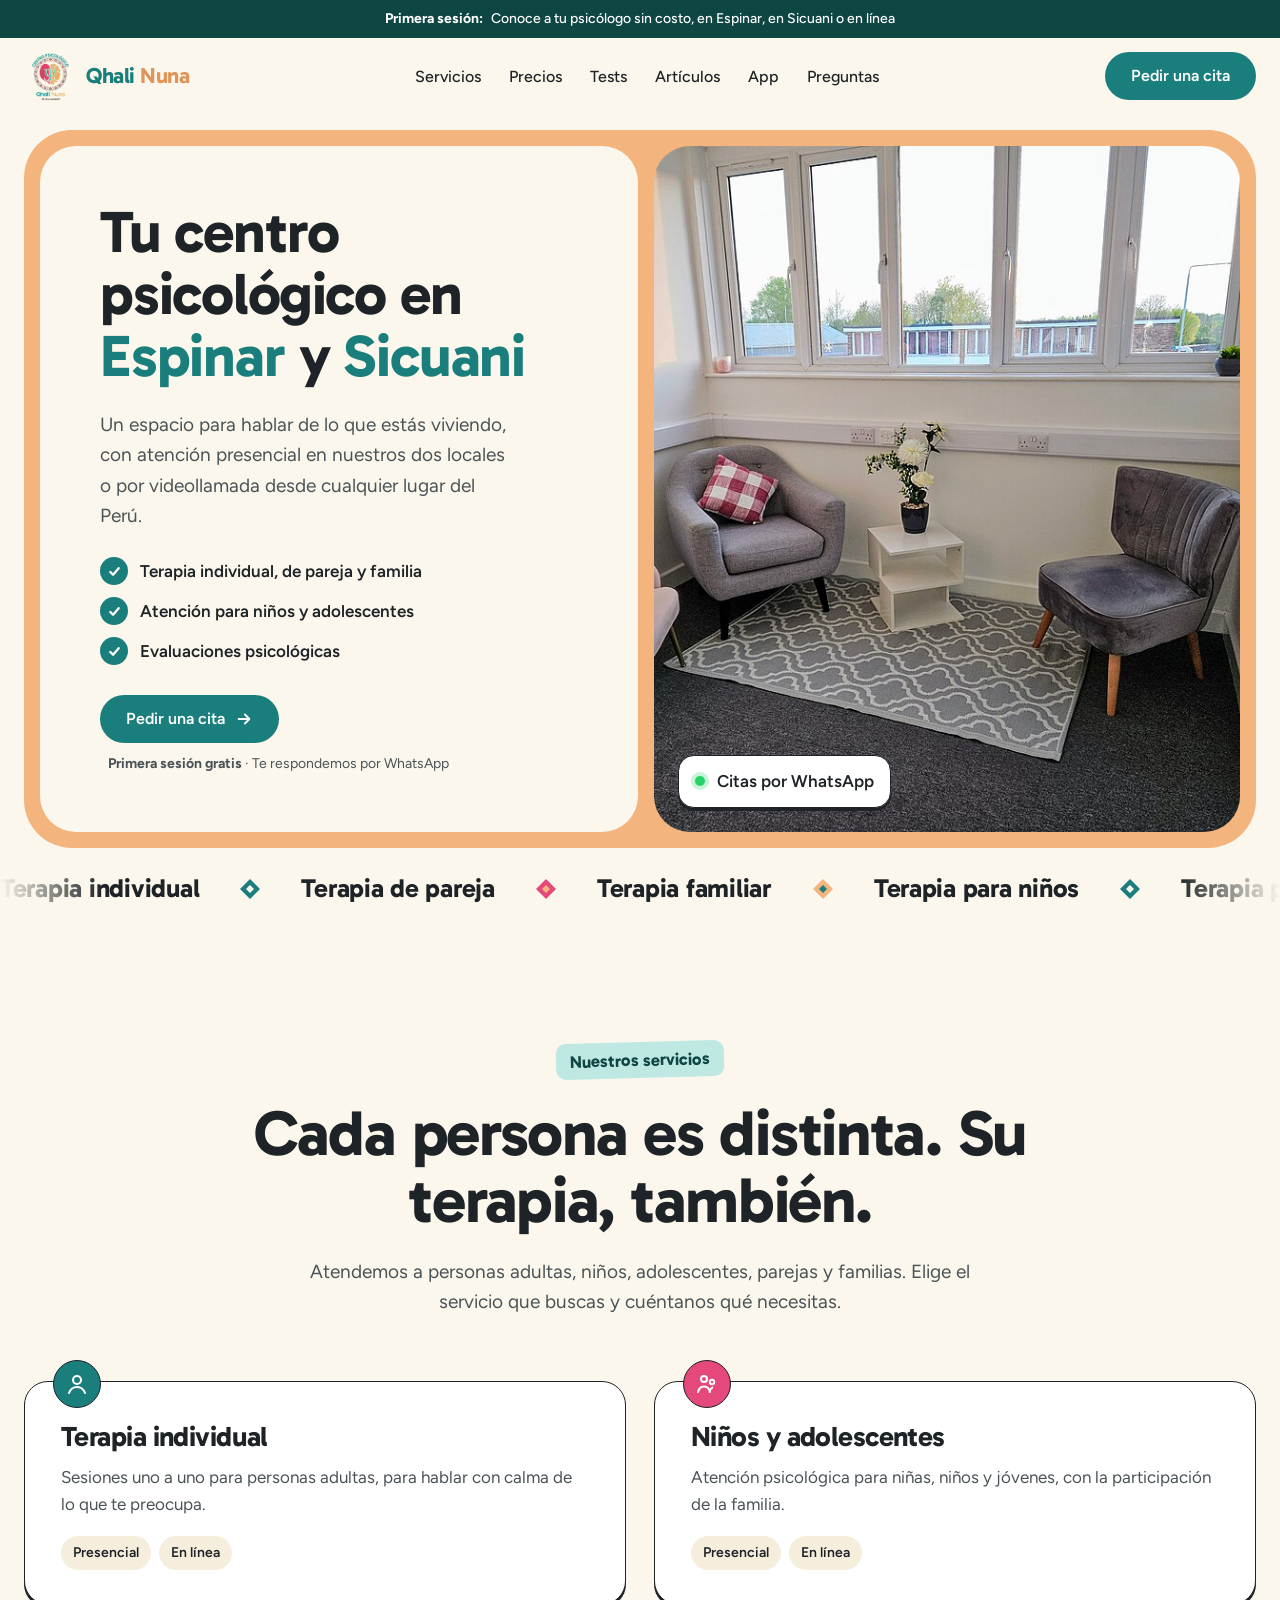
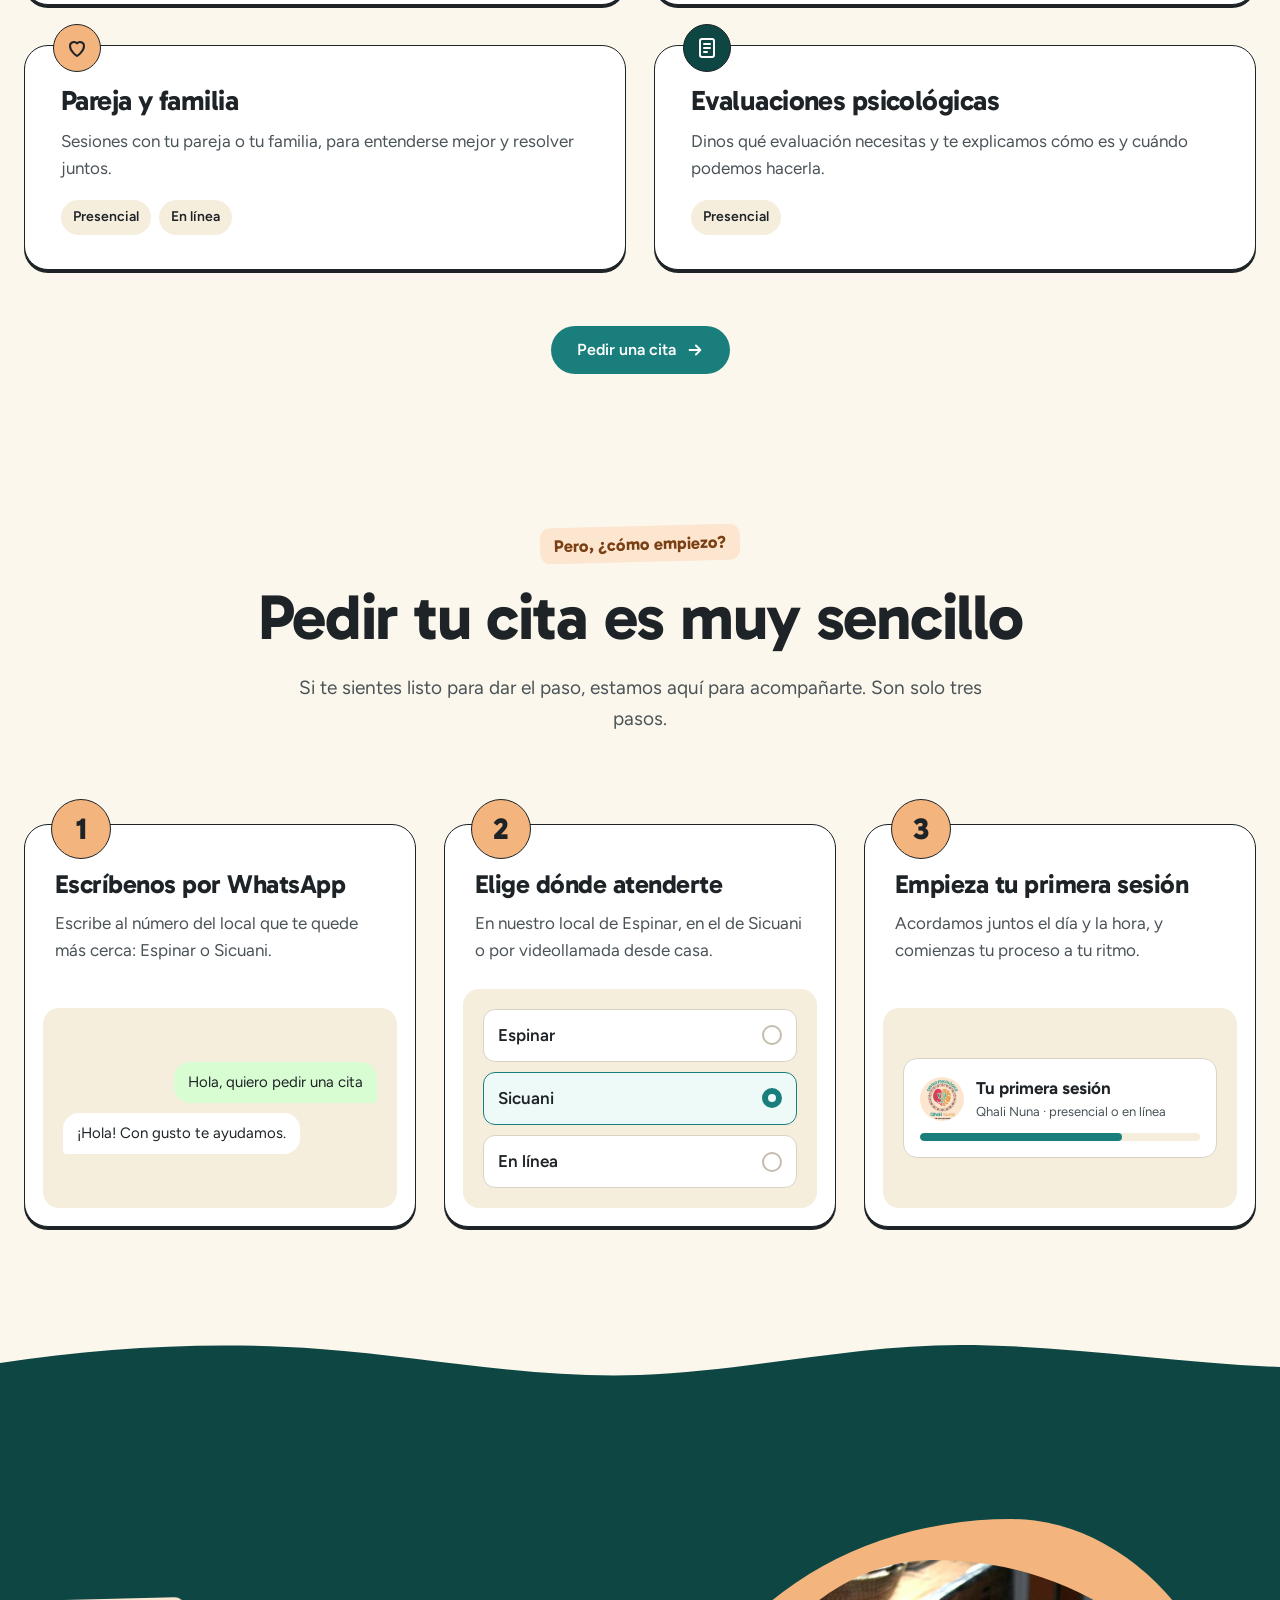
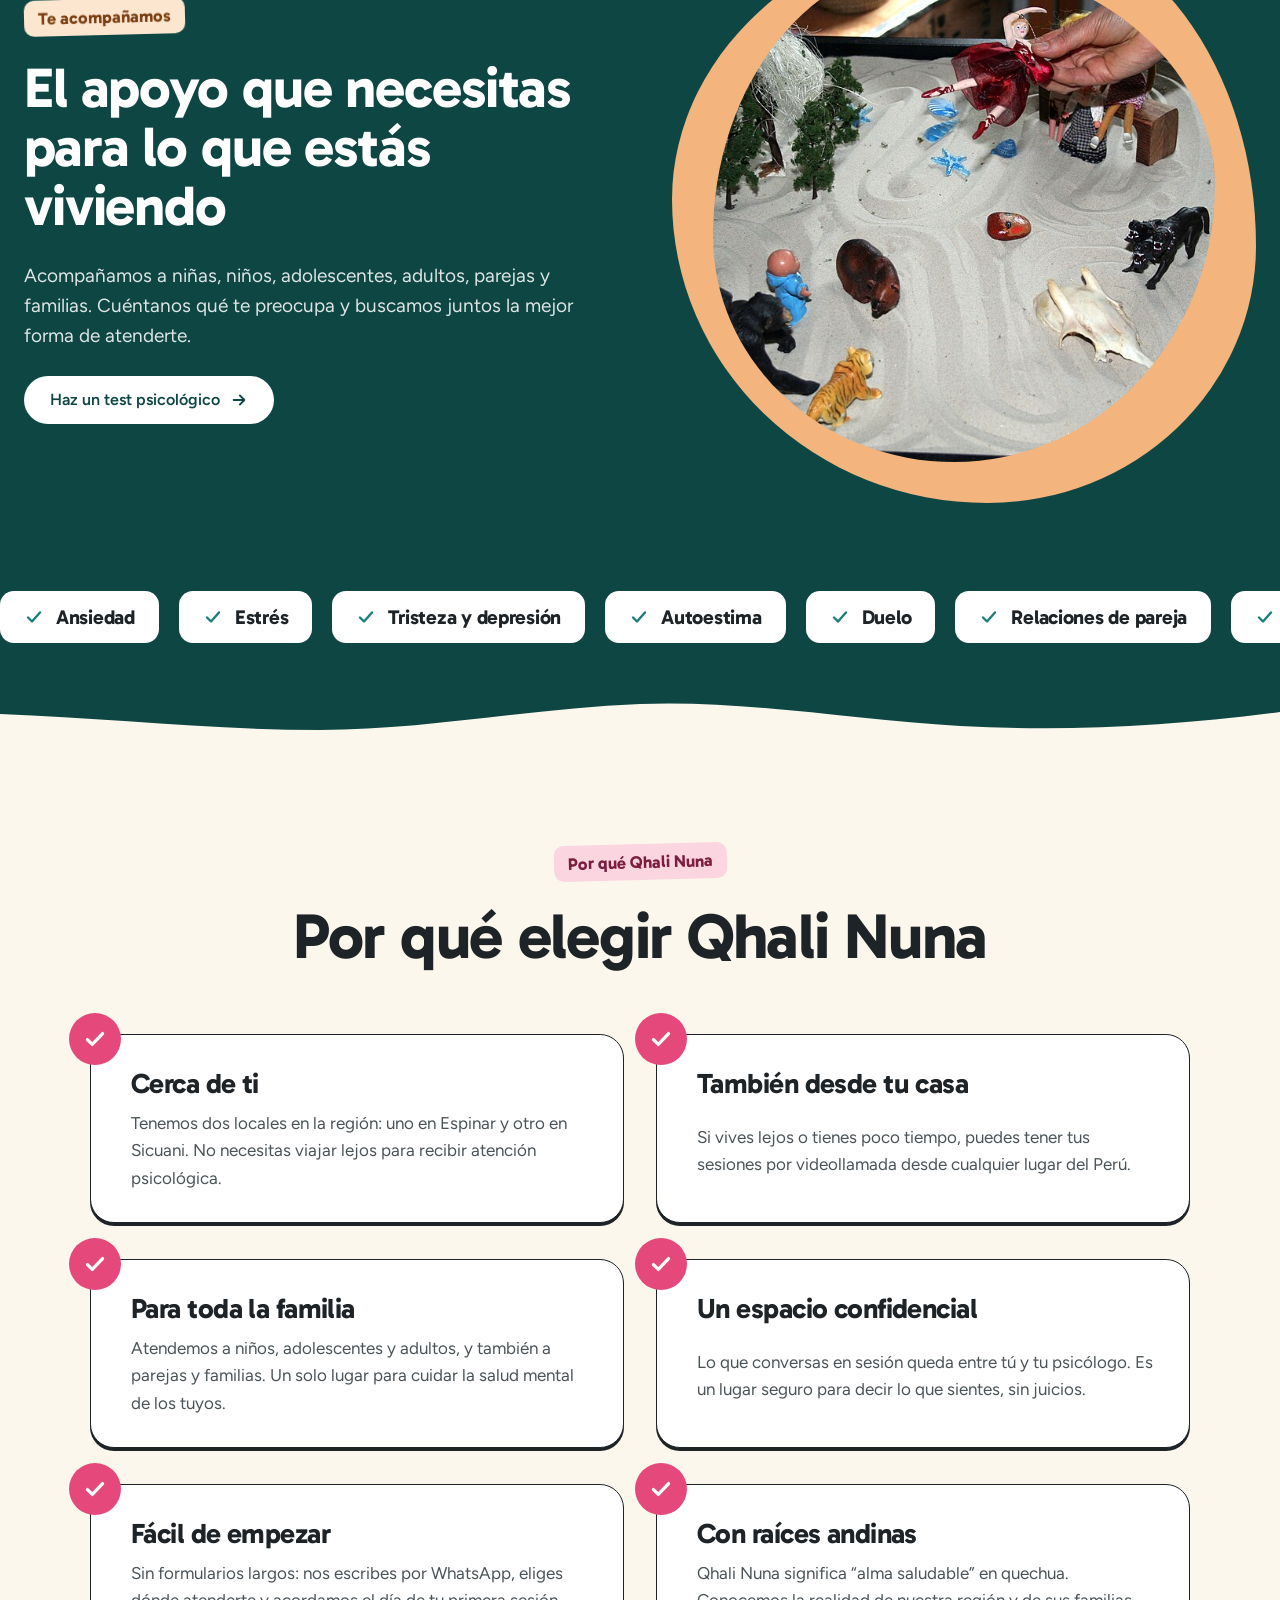
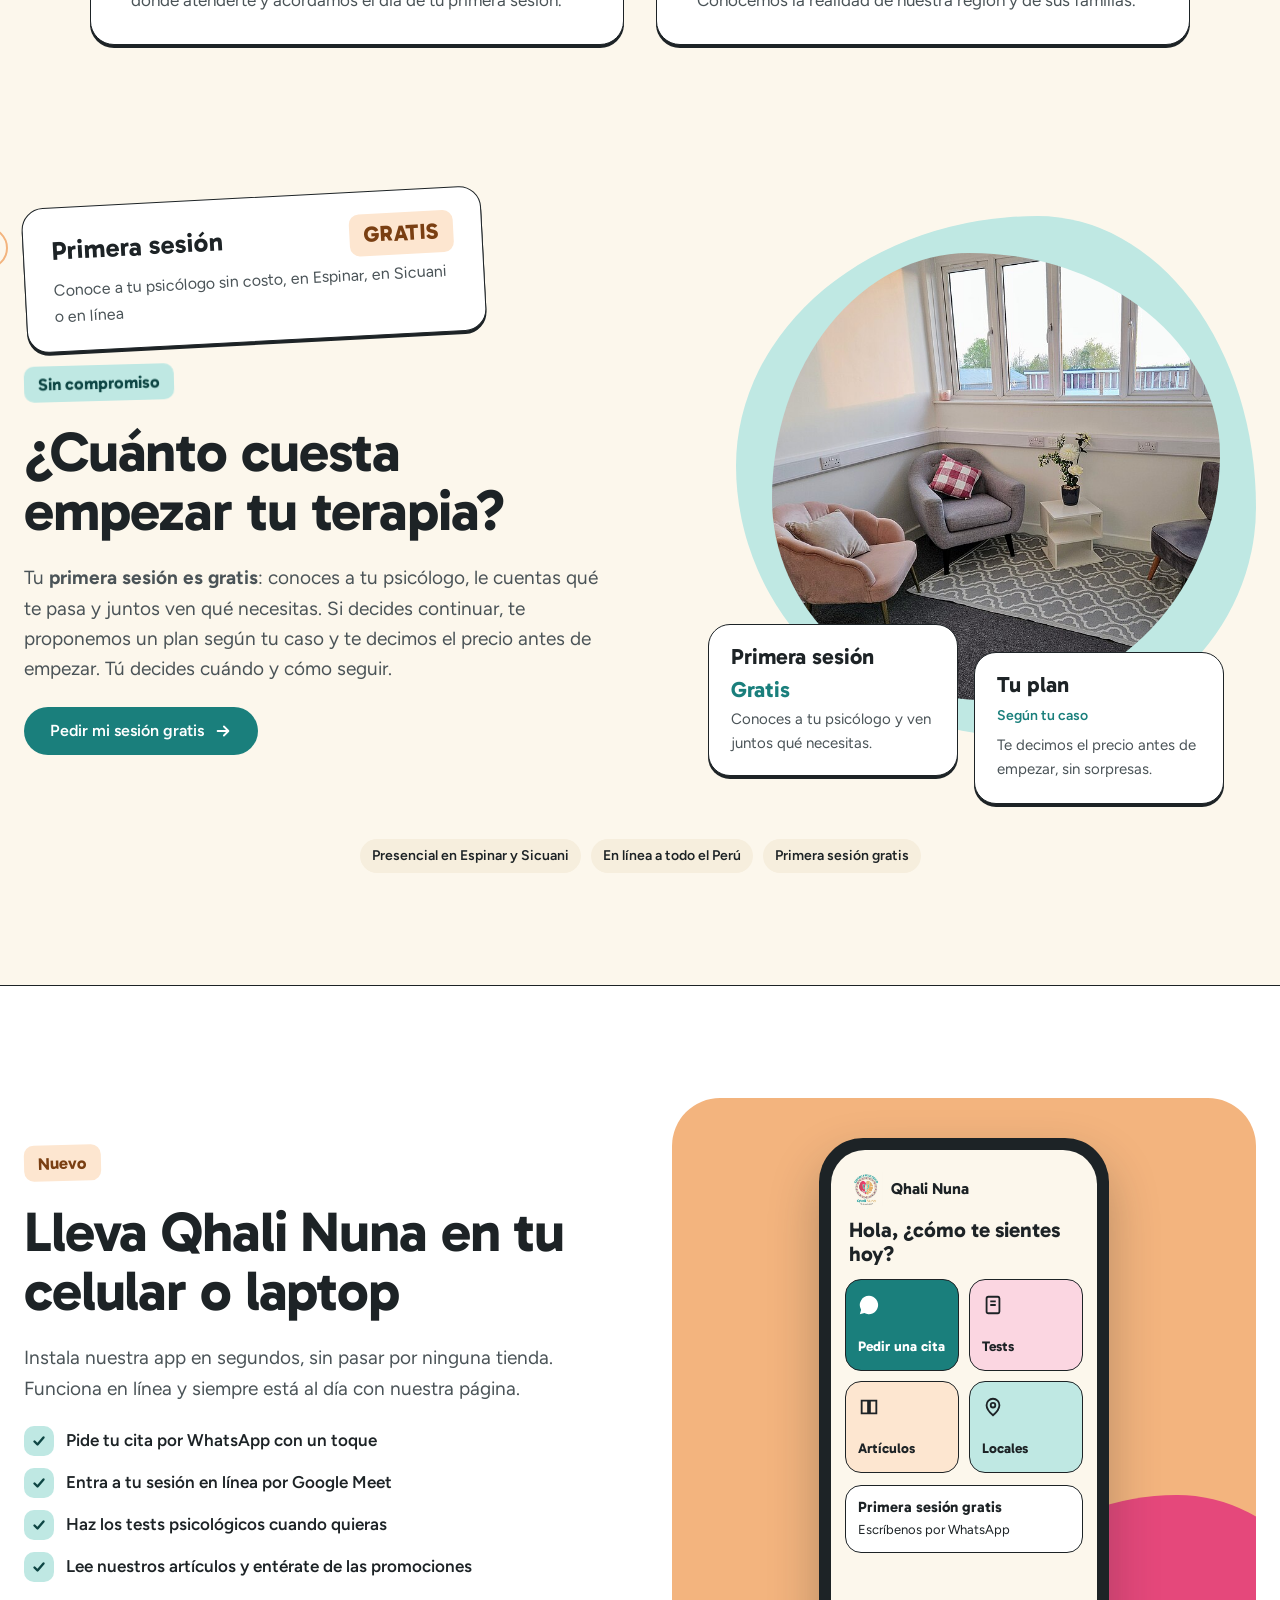
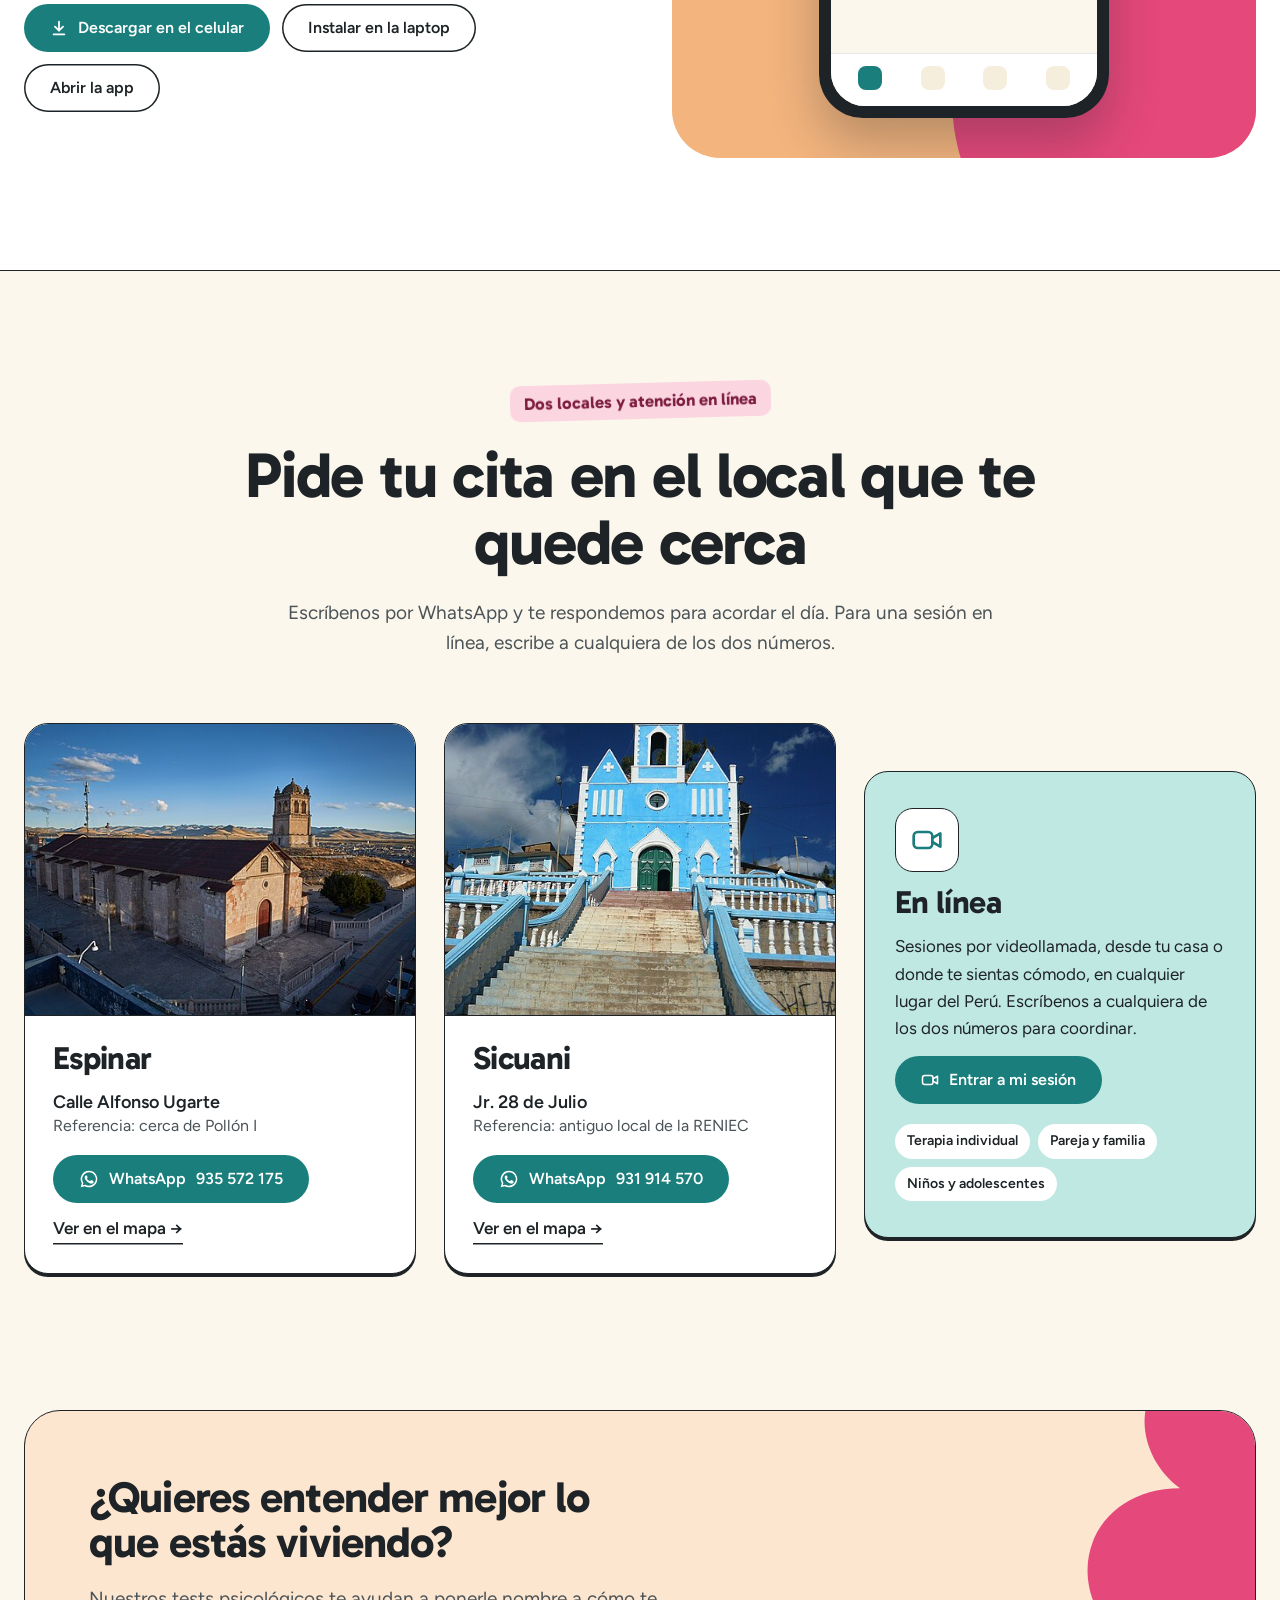
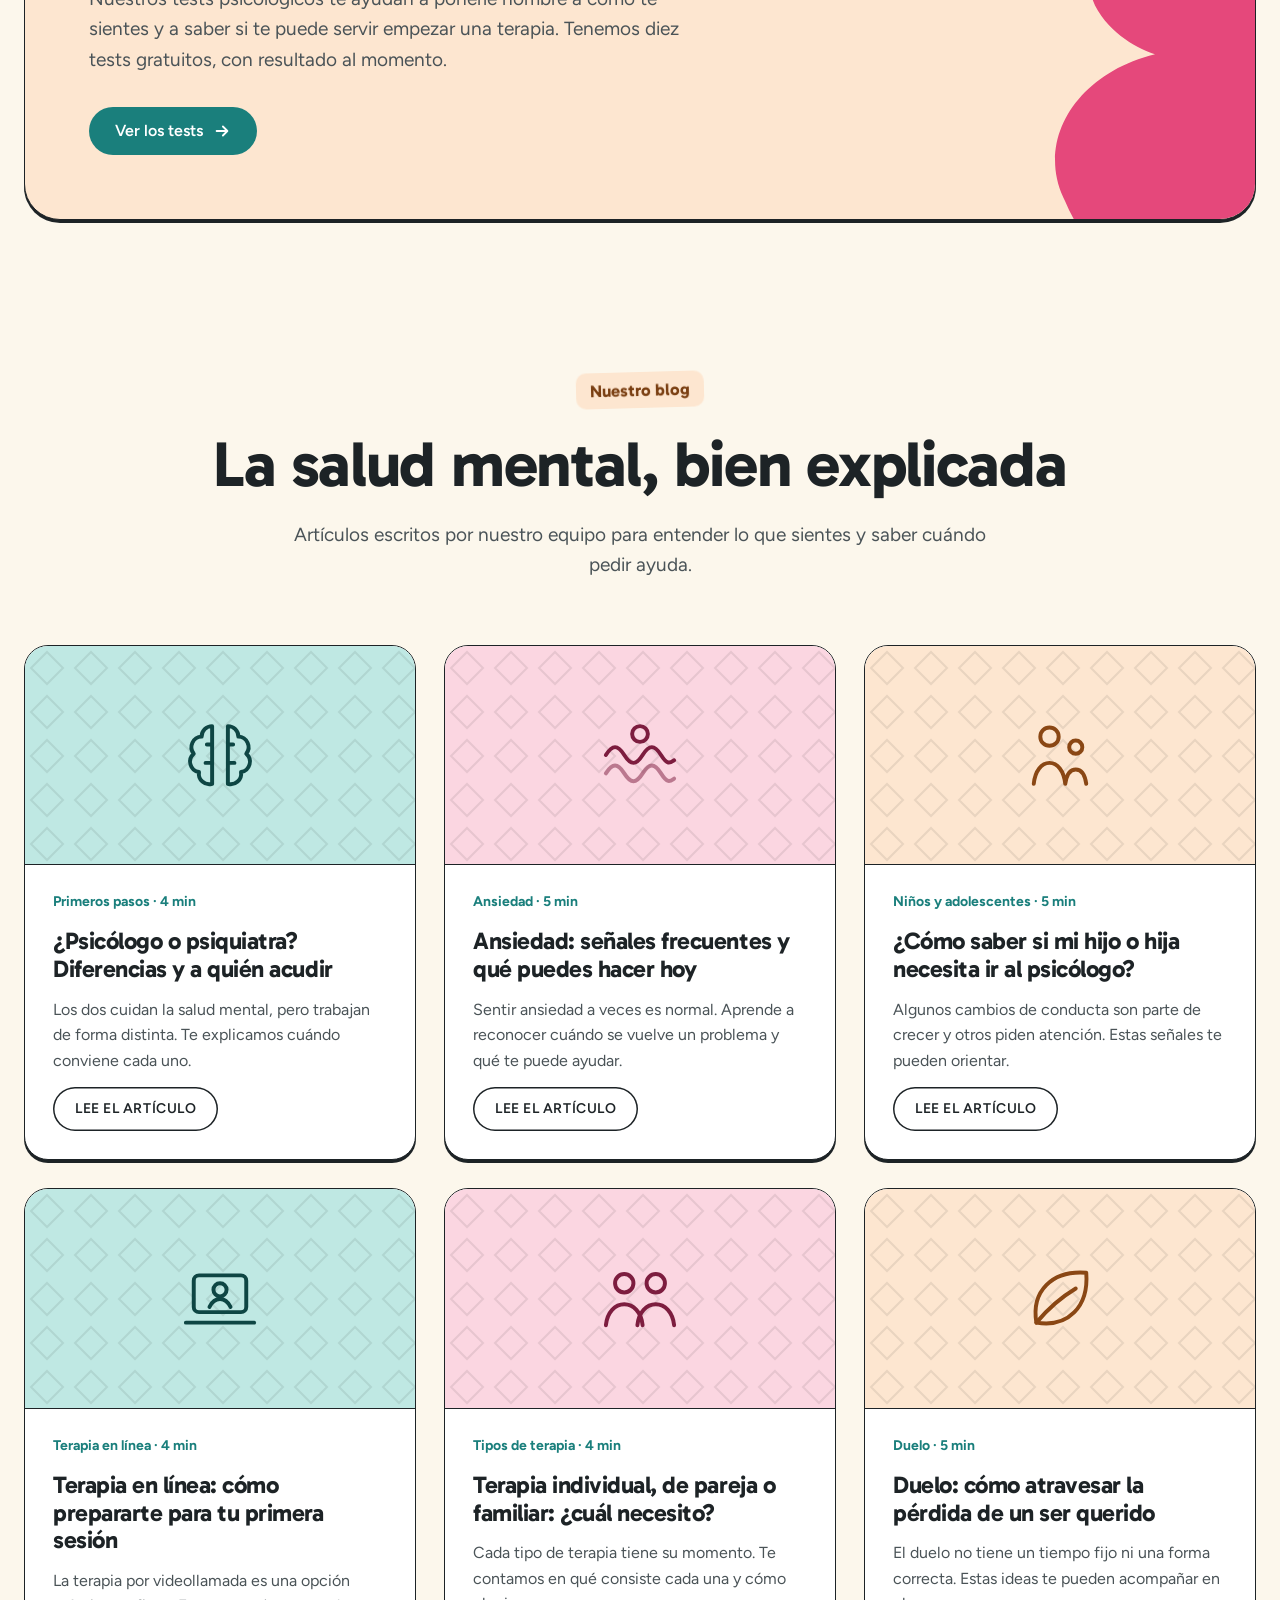
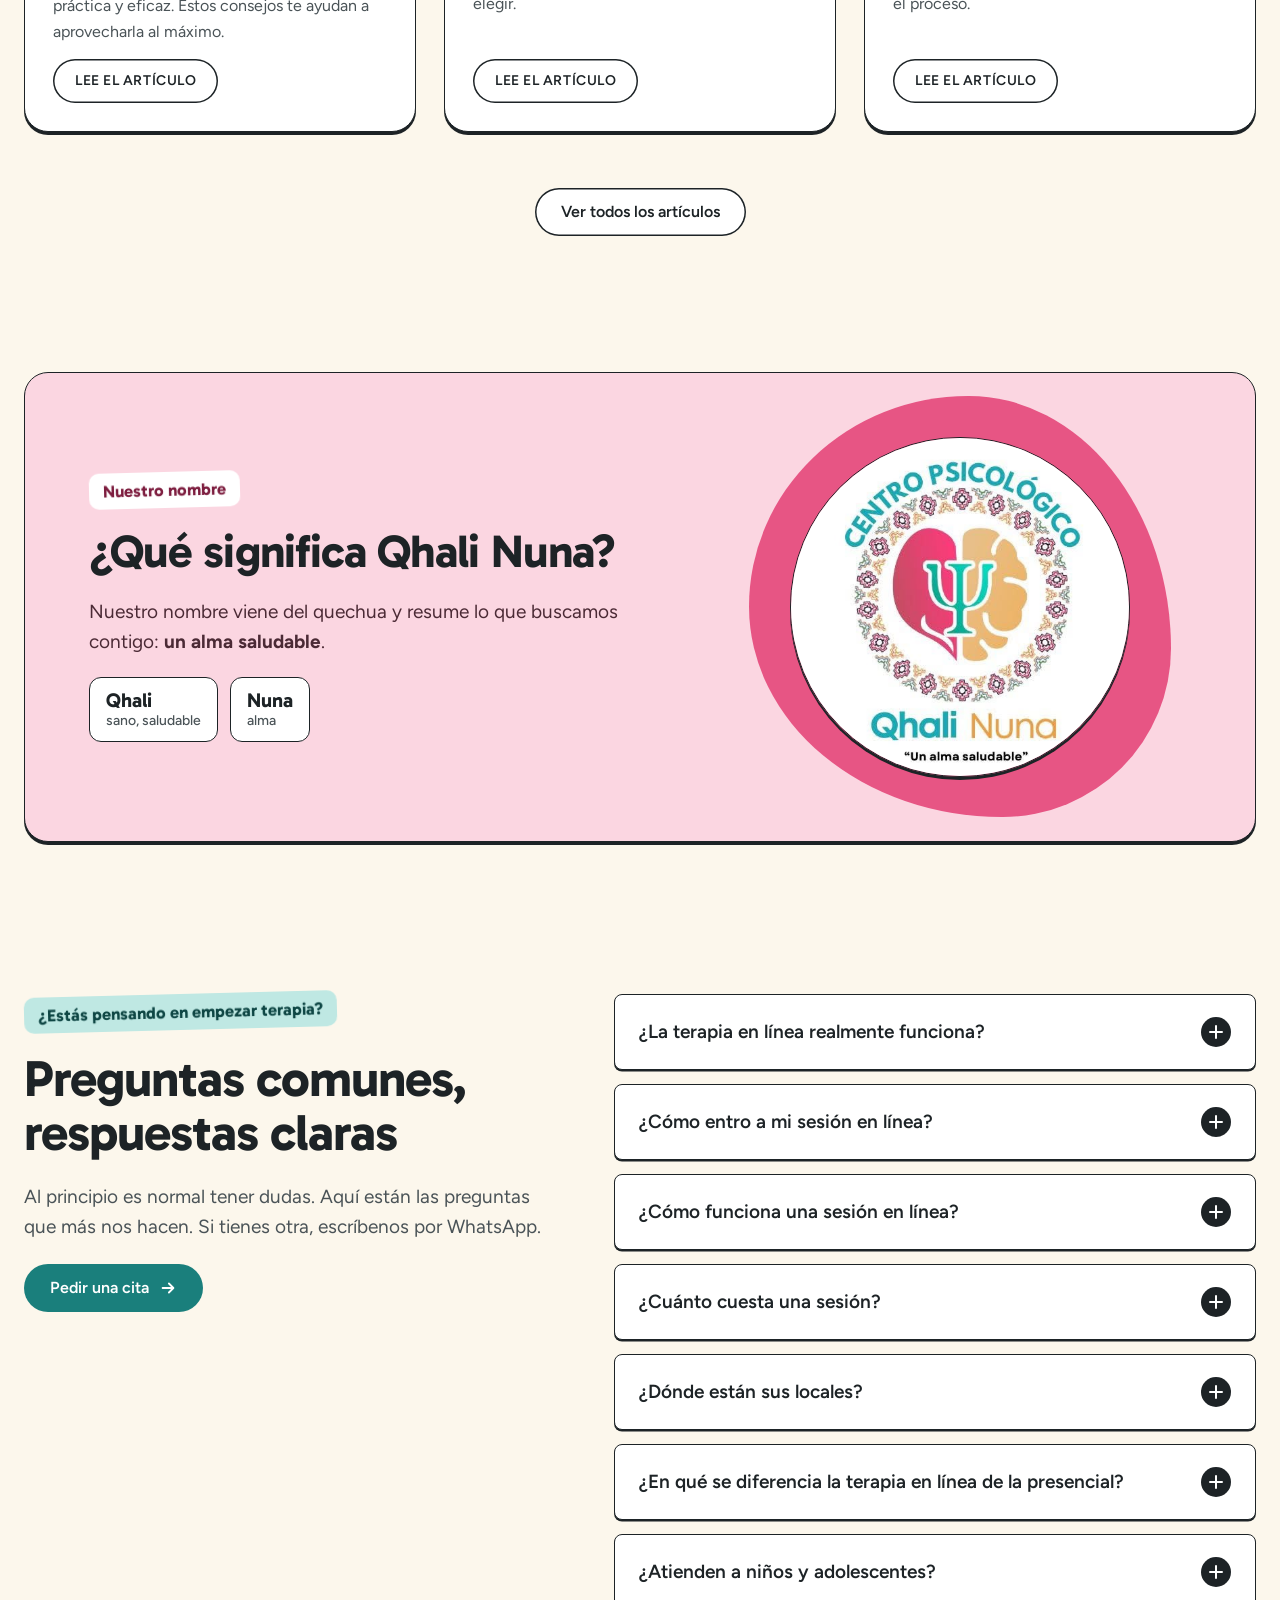
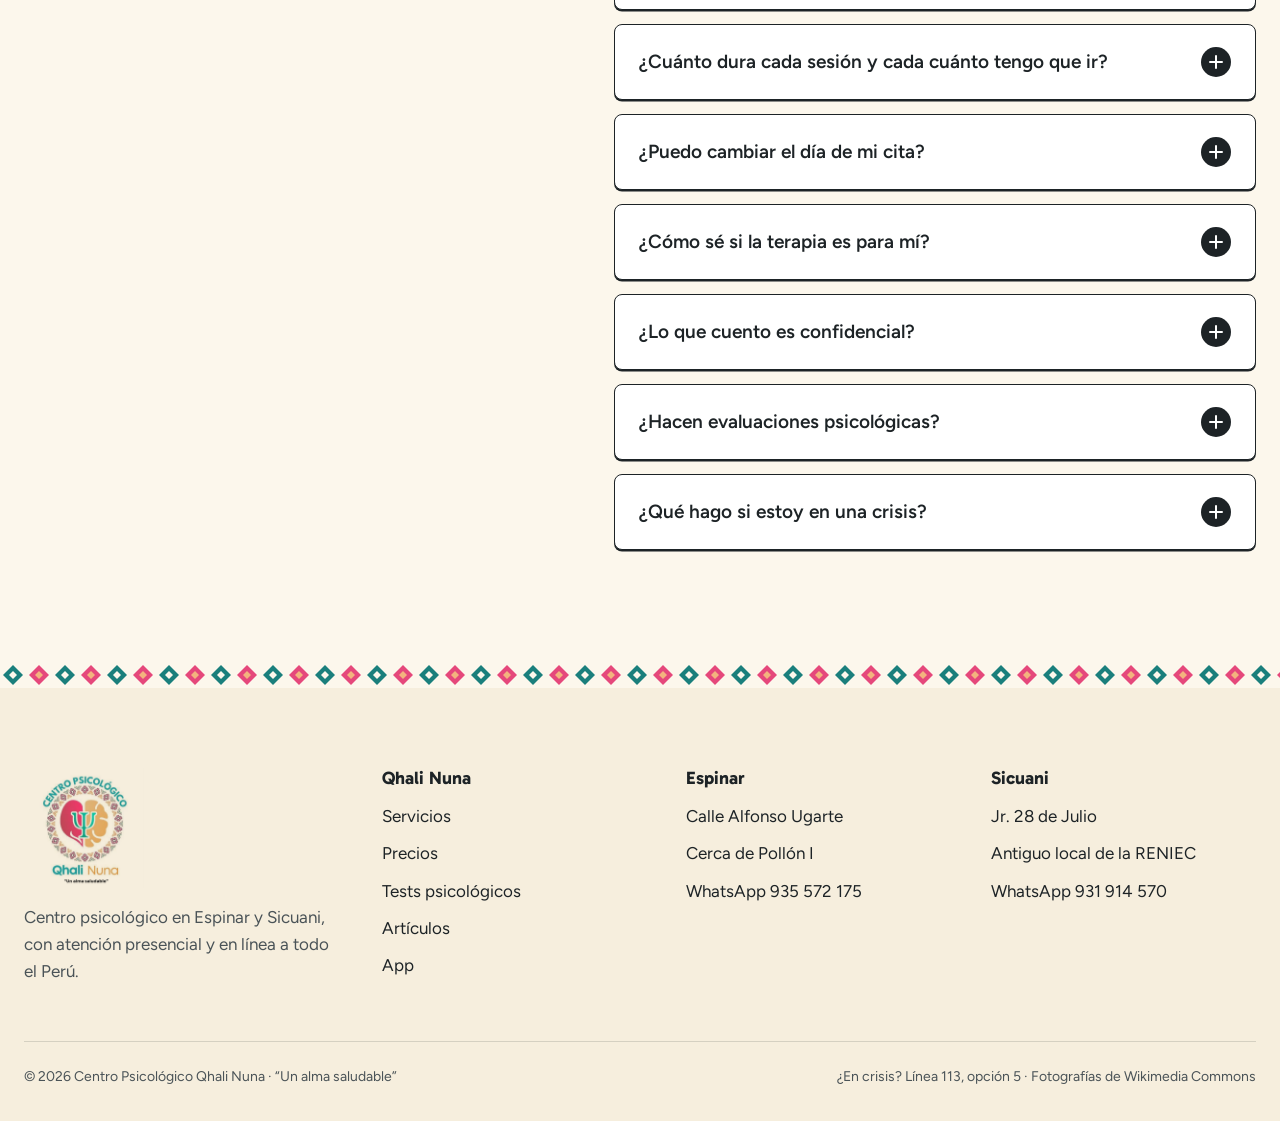
==== commit f6351380: "Pantalla Mi sesión en línea con salas de Google Meet Co-Authored-By: Claude Opus 5.5 <noreply@anthro" ====
--- a/index.html
+++ b/index.html
@@ -51,6 +51,7 @@
   <a href="#precios">Precios</a>
   <a href="tests.html">Tests psicológicos</a>
   <a href="blog.html">Artículos</a>
+  <a href="sesion.html">Mi sesión en línea</a>
   <a href="#app">Descarga la app</a>
   <a href="#preguntas">Preguntas</a>
   <a class="btn btn--primary" href="#locales">Pedir una cita</a>
@@ -283,6 +284,7 @@
         <p>Instala nuestra app en segundos, sin pasar por ninguna tienda. Funciona en línea y siempre está al día con nuestra página.</p>
         <ul class="app__list">
           <li><i><svg viewBox="0 0 16 16" fill="none" stroke="currentColor" stroke-width="2.4" stroke-linecap="round" stroke-linejoin="round" aria-hidden="true"><path d="M3.5 8.5l3 3 6-7"/></svg></i>Pide tu cita por WhatsApp con un toque</li>
+          <li><i><svg viewBox="0 0 16 16" fill="none" stroke="currentColor" stroke-width="2.4" stroke-linecap="round" stroke-linejoin="round" aria-hidden="true"><path d="M3.5 8.5l3 3 6-7"/></svg></i>Entra a tu sesión en línea por Google Meet</li>
           <li><i><svg viewBox="0 0 16 16" fill="none" stroke="currentColor" stroke-width="2.4" stroke-linecap="round" stroke-linejoin="round" aria-hidden="true"><path d="M3.5 8.5l3 3 6-7"/></svg></i>Haz los tests psicológicos cuando quieras</li>
           <li><i><svg viewBox="0 0 16 16" fill="none" stroke="currentColor" stroke-width="2.4" stroke-linecap="round" stroke-linejoin="round" aria-hidden="true"><path d="M3.5 8.5l3 3 6-7"/></svg></i>Lee nuestros artículos y entérate de las promociones</li>
         </ul>
@@ -354,6 +356,7 @@
             <span class="online-icon"><svg viewBox="0 0 24 24" fill="none" stroke="currentColor" stroke-width="2" stroke-linecap="round" stroke-linejoin="round" aria-hidden="true"><rect x="2" y="6" width="14" height="12" rx="3"/><path d="M16 10.5l6-3.5v10l-6-3.5"/></svg></span>
             <h3>En línea</h3>
             <p>Sesiones por videollamada, desde tu casa o donde te sientas cómodo, en cualquier lugar del Perú. Escríbenos a cualquiera de los dos números para coordinar.</p>
+            <a class="btn btn--primary" href="sesion.html" style="justify-self:start"><svg viewBox="0 0 24 24" fill="none" stroke="currentColor" stroke-width="2" stroke-linecap="round" stroke-linejoin="round" aria-hidden="true"><rect x="2" y="6" width="14" height="12" rx="3"/><path d="M16 10.5l6-3.5v10l-6-3.5"/></svg> Entrar a mi sesión</a>
             <div class="service__where"><span class="chip" style="background:#fff">Terapia individual</span><span class="chip" style="background:#fff">Pareja y familia</span><span class="chip" style="background:#fff">Niños y adolescentes</span></div>
           </div>
         </article>
@@ -415,6 +418,8 @@
       <div class="faq reveal" data-delay="1">
         <details><summary>¿La terapia en línea realmente funciona?<span class="plus" aria-hidden="true"><svg viewBox="0 0 14 14" fill="none" stroke="currentColor" stroke-width="2" stroke-linecap="round"><path d="M7 1v12M1 7h12"/></svg></span></summary>
           <div class="answer"><p>Sí. Diversos estudios muestran que, para muchos problemas frecuentes como la ansiedad o la depresión, la terapia por videollamada puede ser tan útil como la presencial. Lo importante es tener un lugar privado y una buena conexión.</p></div></details>
+        <details><summary>¿Cómo entro a mi sesión en línea?<span class="plus" aria-hidden="true"><svg viewBox="0 0 14 14" fill="none" stroke="currentColor" stroke-width="2" stroke-linecap="round"><path d="M7 1v12M1 7h12"/></svg></span></summary>
+          <div class="answer"><p>A la hora de tu cita, abre <a href="sesion.html">Mi sesión en línea</a> en la página o en la app. Escribe tu nombre, elige a tu psicólogo, avísale por WhatsApp que estás listo y entra a la sala de Google Meet. Tu psicólogo te dejará pasar. En el celular necesitas la app de Google Meet.</p></div></details>
         <details><summary>¿Cómo funciona una sesión en línea?<span class="plus" aria-hidden="true"><svg viewBox="0 0 14 14" fill="none" stroke="currentColor" stroke-width="2" stroke-linecap="round"><path d="M7 1v12M1 7h12"/></svg></span></summary>
           <div class="answer"><p>Acordamos contigo el día y la hora por WhatsApp. A la hora de la cita te conectas por videollamada desde tu celular o laptop. Te recomendamos usar audífonos y estar en un lugar donde puedas hablar con tranquilidad. <a href="articulo.html?a=terapia-en-linea">Lee nuestros consejos</a>.</p></div></details>
         <details><summary>¿Cuánto cuesta una sesión?<span class="plus" aria-hidden="true"><svg viewBox="0 0 14 14" fill="none" stroke="currentColor" stroke-width="2" stroke-linecap="round"><path d="M7 1v12M1 7h12"/></svg></span></summary>
--- a/styles.css
+++ b/styles.css
@@ -587,3 +587,40 @@
 }
 .btn > svg { width: 18px; height: 18px; flex: none; }
 .btn > svg.wa { width: 20px; height: 20px; }
+
+/* ---------- Mi sesión en línea ---------- */
+.session-flow { max-width: 760px; margin: 0 auto; display: grid; gap: 40px; padding-top: 26px; }
+.flow-step { padding: 44px 36px 32px; display: grid; gap: 18px; transition: opacity .4s var(--ease), filter .4s var(--ease); }
+.flow-step h2 { font-size: 28px; }
+.flow-step.is-locked { opacity: .45; filter: grayscale(.4); }
+.flow-step .step__num { top: -26px; }
+.field { display: grid; gap: 8px; margin: 0 0 18px; border: 0; padding: 0; }
+.field label, .field legend { font-weight: 600; font-size: 15px; padding: 0; }
+.field input[type="text"] { min-height: 52px; border: 1.5px solid #cfc8b9; border-radius: 12px; padding: 12px 16px; font: 400 17px/1.3 var(--font-text); background: #fff; color: var(--ink); }
+.field input[type="text"]:focus { outline: none; border-color: var(--teal); box-shadow: 0 0 0 3px var(--teal-light); }
+.field input[aria-invalid="true"] { border-color: var(--pink); }
+.field__error { color: var(--pink-deep); font-size: 14px; font-weight: 600; }
+.opt { font-weight: 400; color: var(--ink-soft); }
+.pick { display: grid; grid-template-columns: 1fr 1fr; gap: 12px; margin-top: 4px; }
+.pick__item { display: flex; gap: 12px; align-items: flex-start; border: 1.5px solid #d8d2c4; border-radius: 14px; padding: 14px 16px; background: #fff; cursor: pointer; transition: border-color .2s, background .2s; }
+.pick__item input { margin-top: 4px; accent-color: var(--teal); width: 18px; height: 18px; }
+.pick__item b { display: block; font: 700 17px/1.2 var(--font-head); }
+.pick__item small { color: var(--ink-soft); font-size: 14px; }
+.pick__item:has(input:checked) { border-color: var(--teal); background: #eefaf8; }
+.pick__item.is-off { opacity: .55; cursor: not-allowed; }
+.ready { list-style: none; padding: 0; margin: 0; display: grid; gap: 10px; }
+.ready label { display: flex; gap: 12px; align-items: flex-start; background: var(--cream-2); border-radius: 12px; padding: 12px 14px; font-weight: 500; cursor: pointer; }
+.ready input { width: 20px; height: 20px; accent-color: var(--teal); margin-top: 2px; flex: none; }
+.ready .stores { display: block; font-size: 14px; padding: 6px 0 0 46px; }
+.ready .stores a { color: var(--teal); font-weight: 600; }
+.hint { color: var(--ink-soft); font-size: 15px; }
+.enter-actions { display: grid; grid-template-columns: 1fr 1fr; gap: 12px; }
+.enter-actions .btn { justify-content: center; min-height: 56px; }
+.btn--wa.is-done { background: #e3f5ec; box-shadow: inset 0 0 0 1.5px #2e9e6b; }
+.wait-note { background: var(--peach-light); border-radius: 14px; padding: 16px 18px; font-size: 15px; }
+.wait-note ol { margin: 8px 0 0; padding-left: 20px; display: grid; gap: 6px; }
+.app-tile.is-meet { background: var(--pink-light); grid-column: 1 / -1; min-height: 0; grid-template-columns: auto 1fr; align-items: center; gap: 16px; }
+@media (max-width: 680px) {
+  .flow-step { padding: 40px 20px 24px; }
+  .pick, .enter-actions { grid-template-columns: 1fr; }
+}
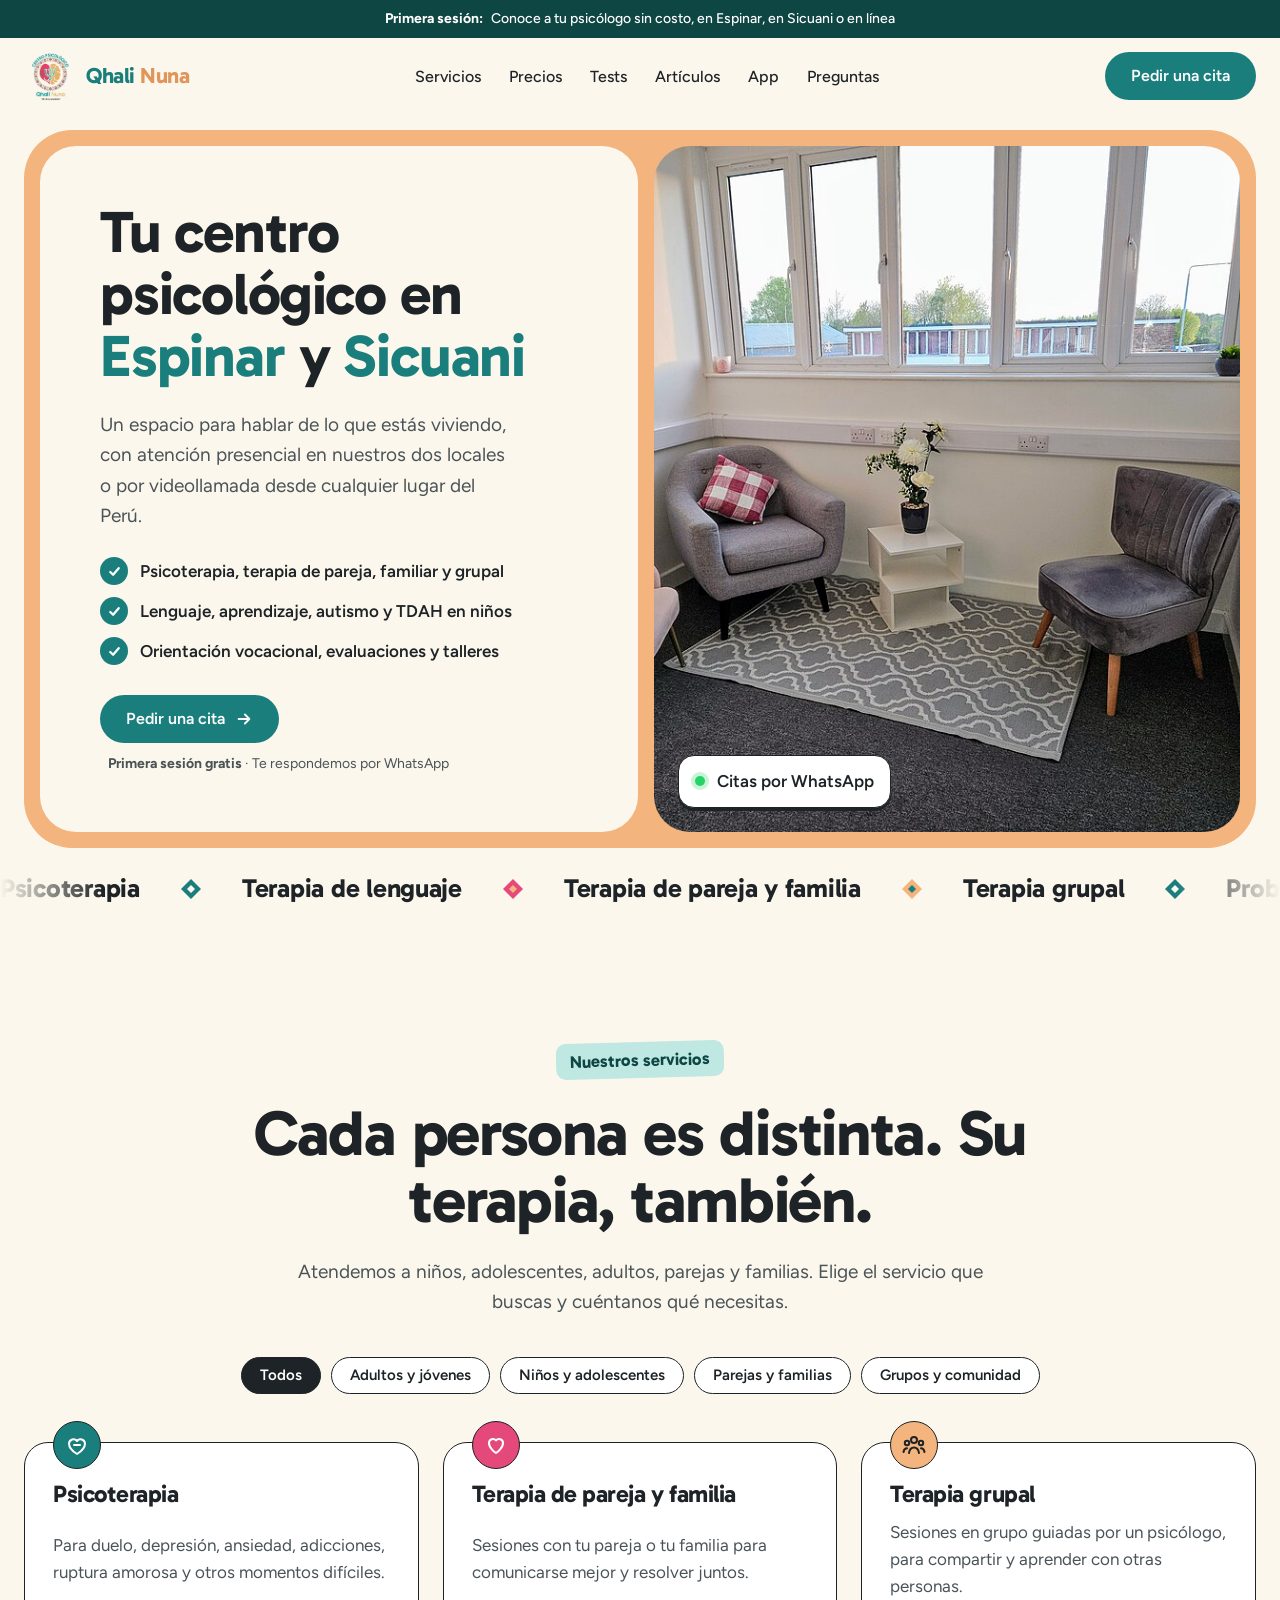
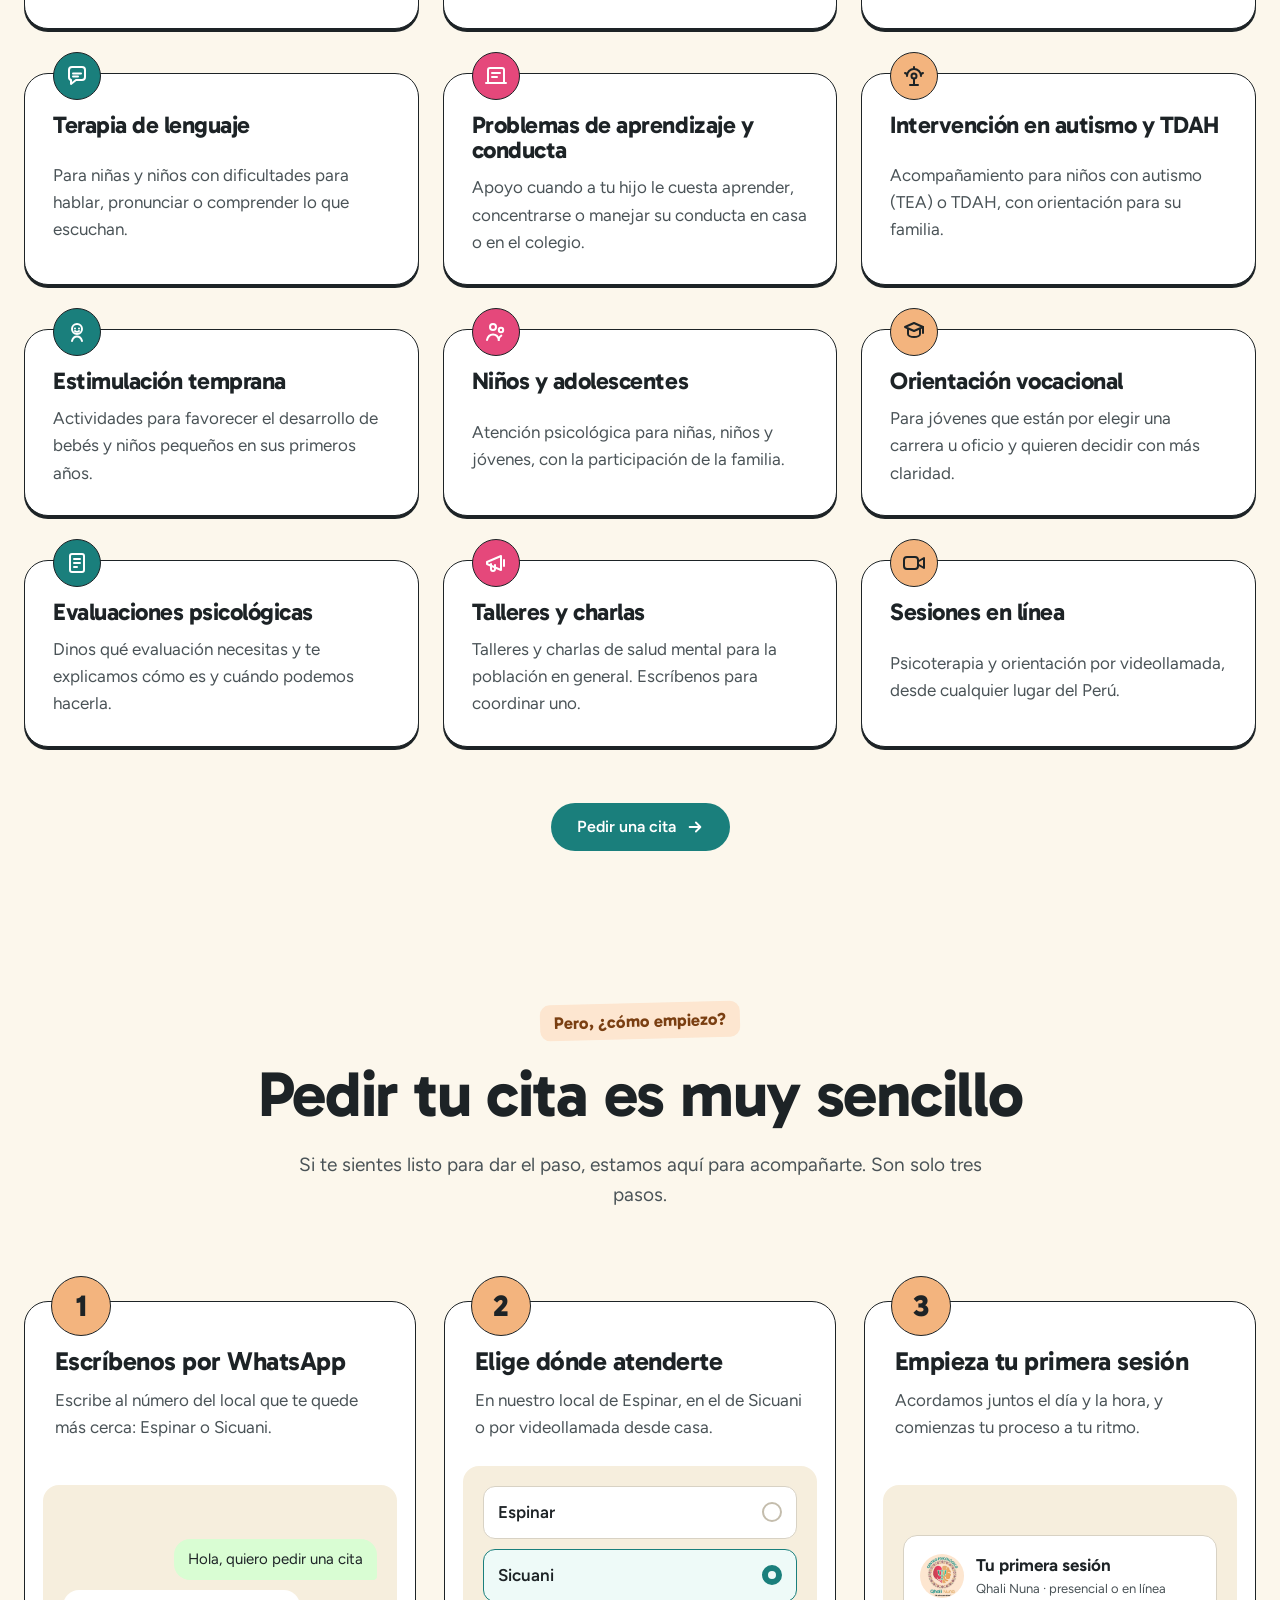
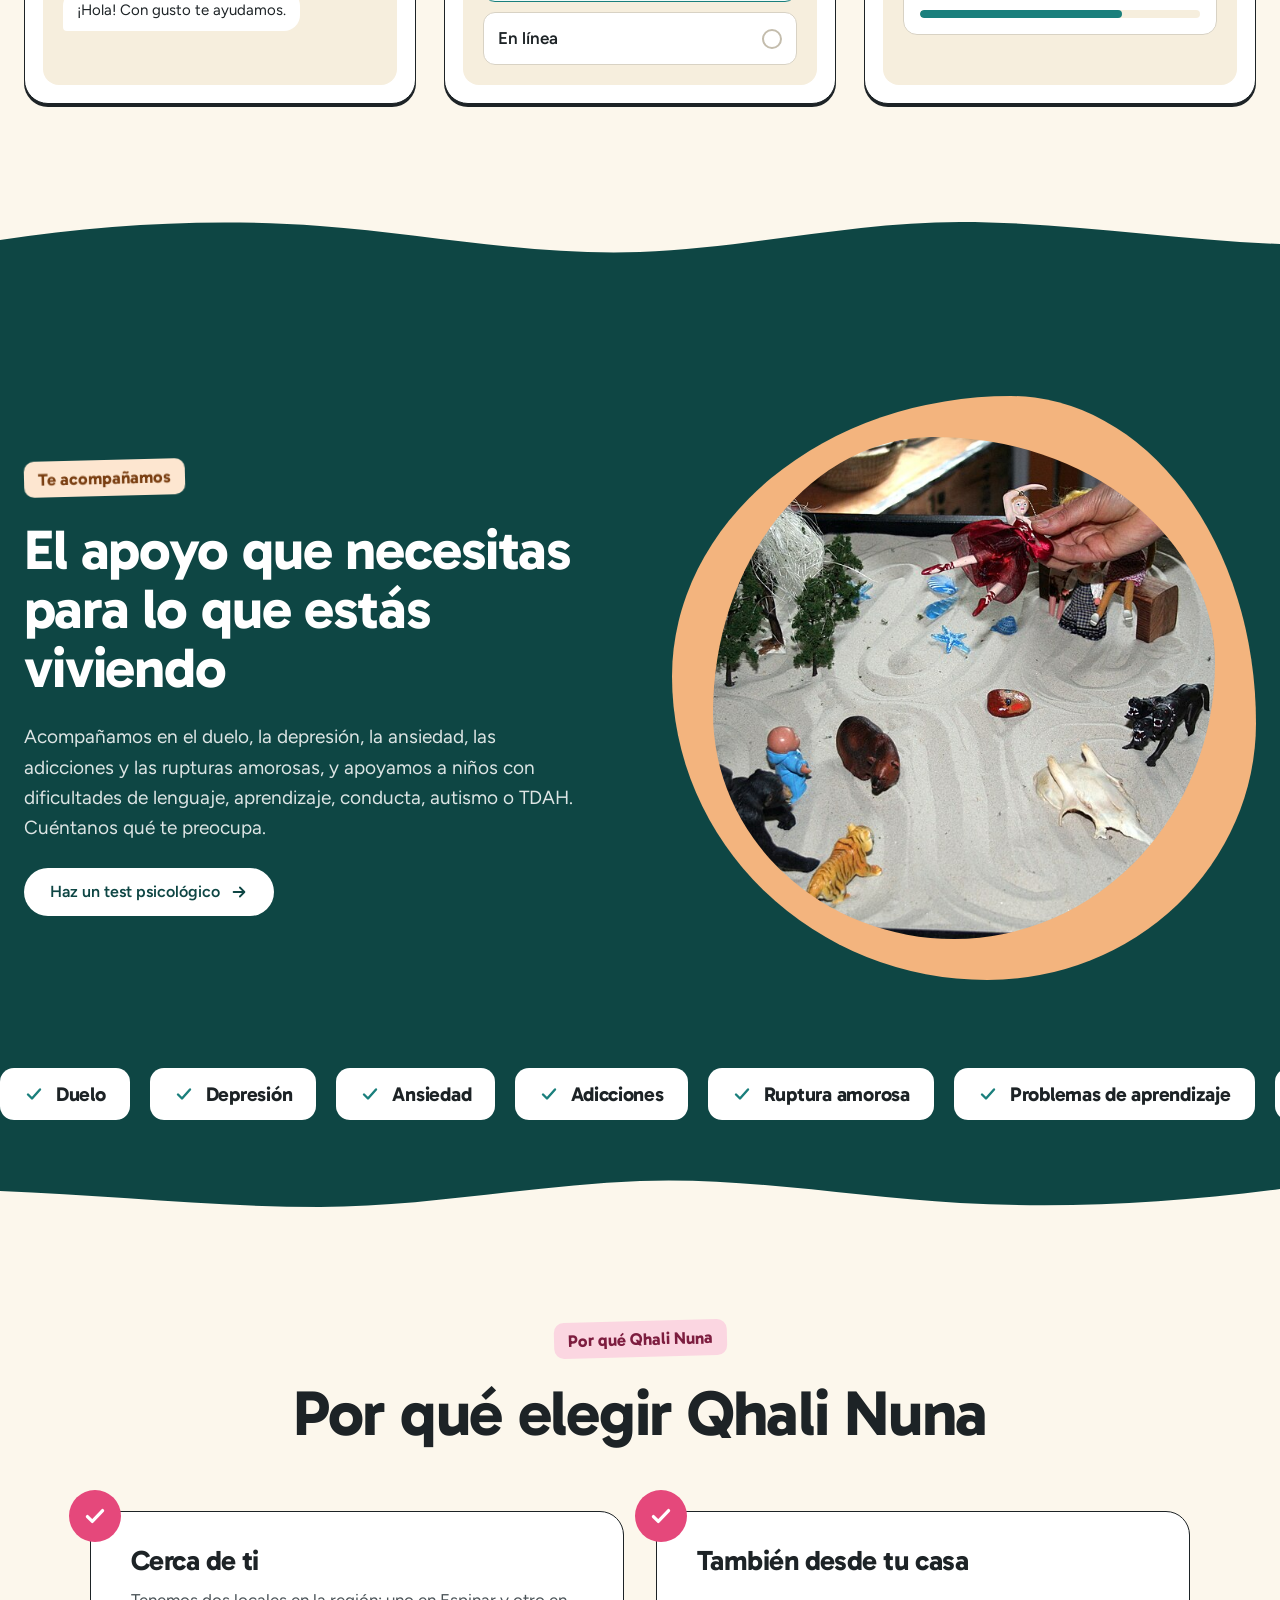
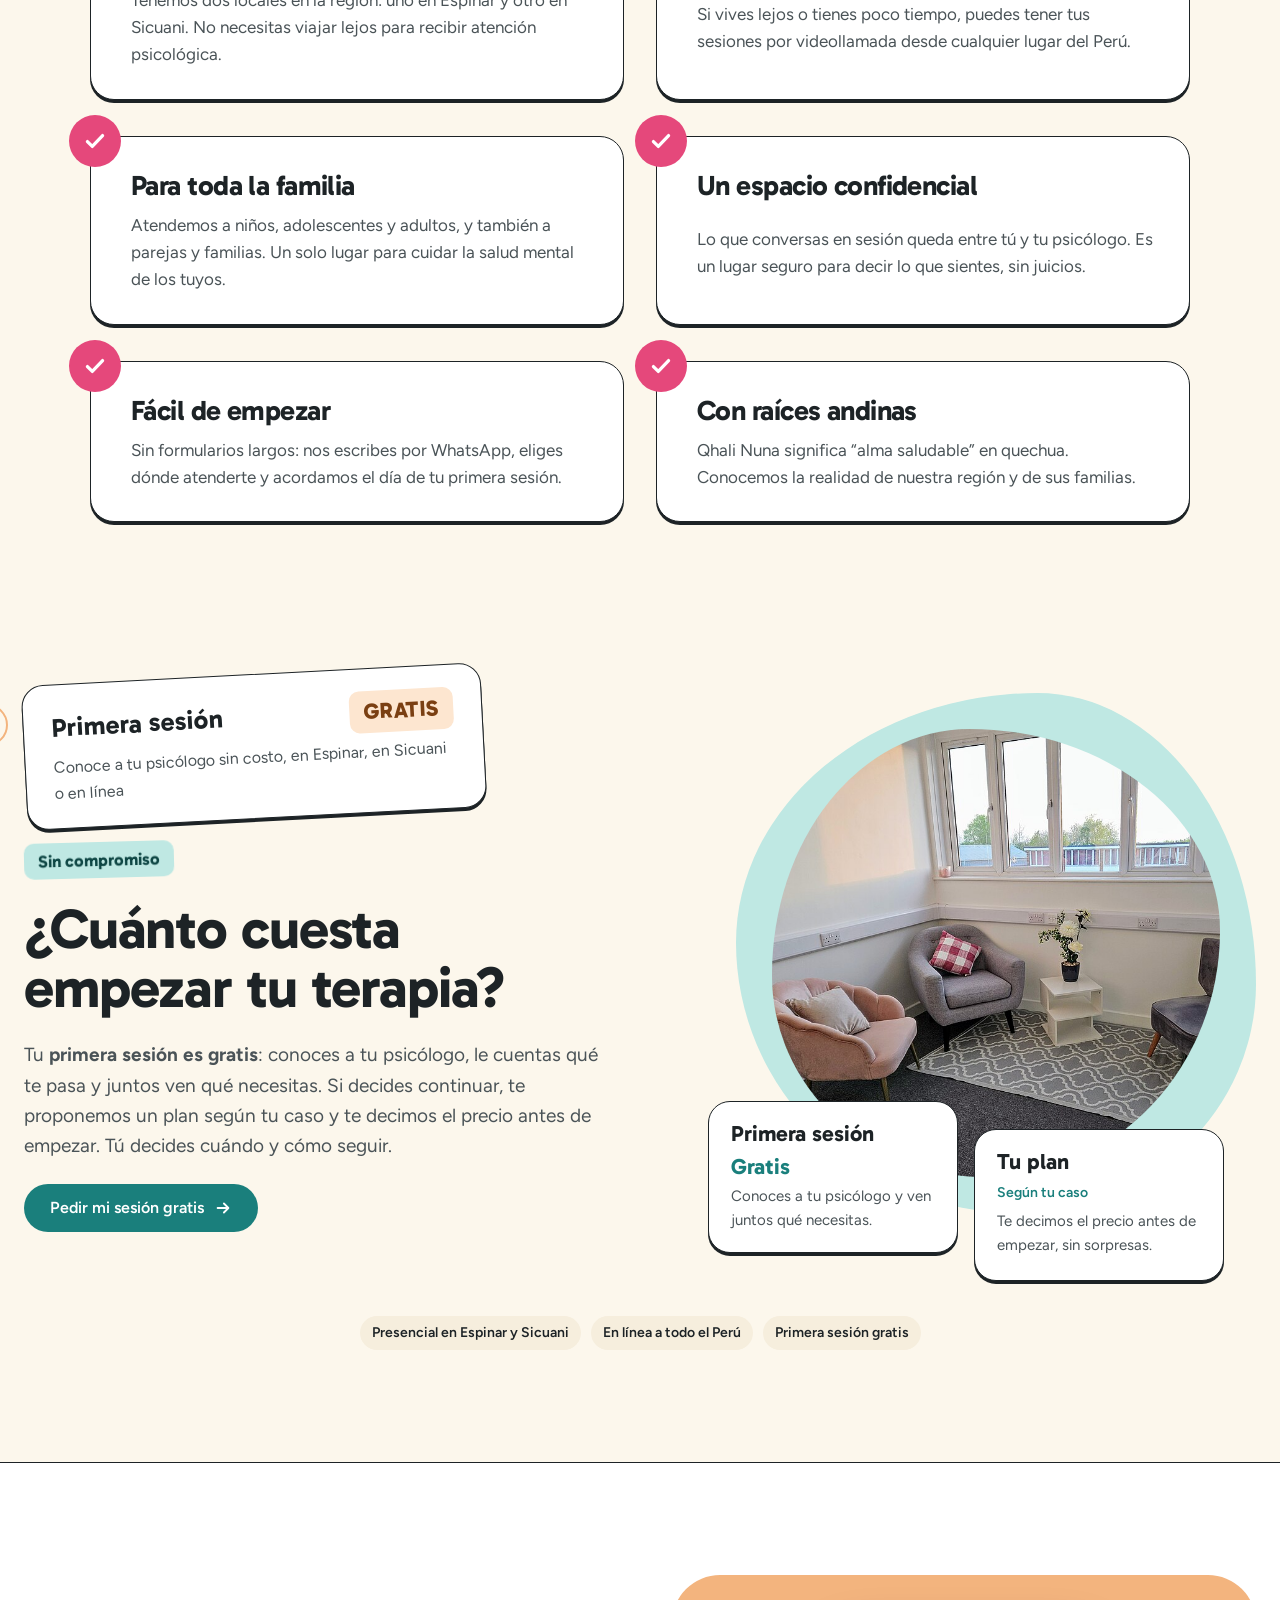
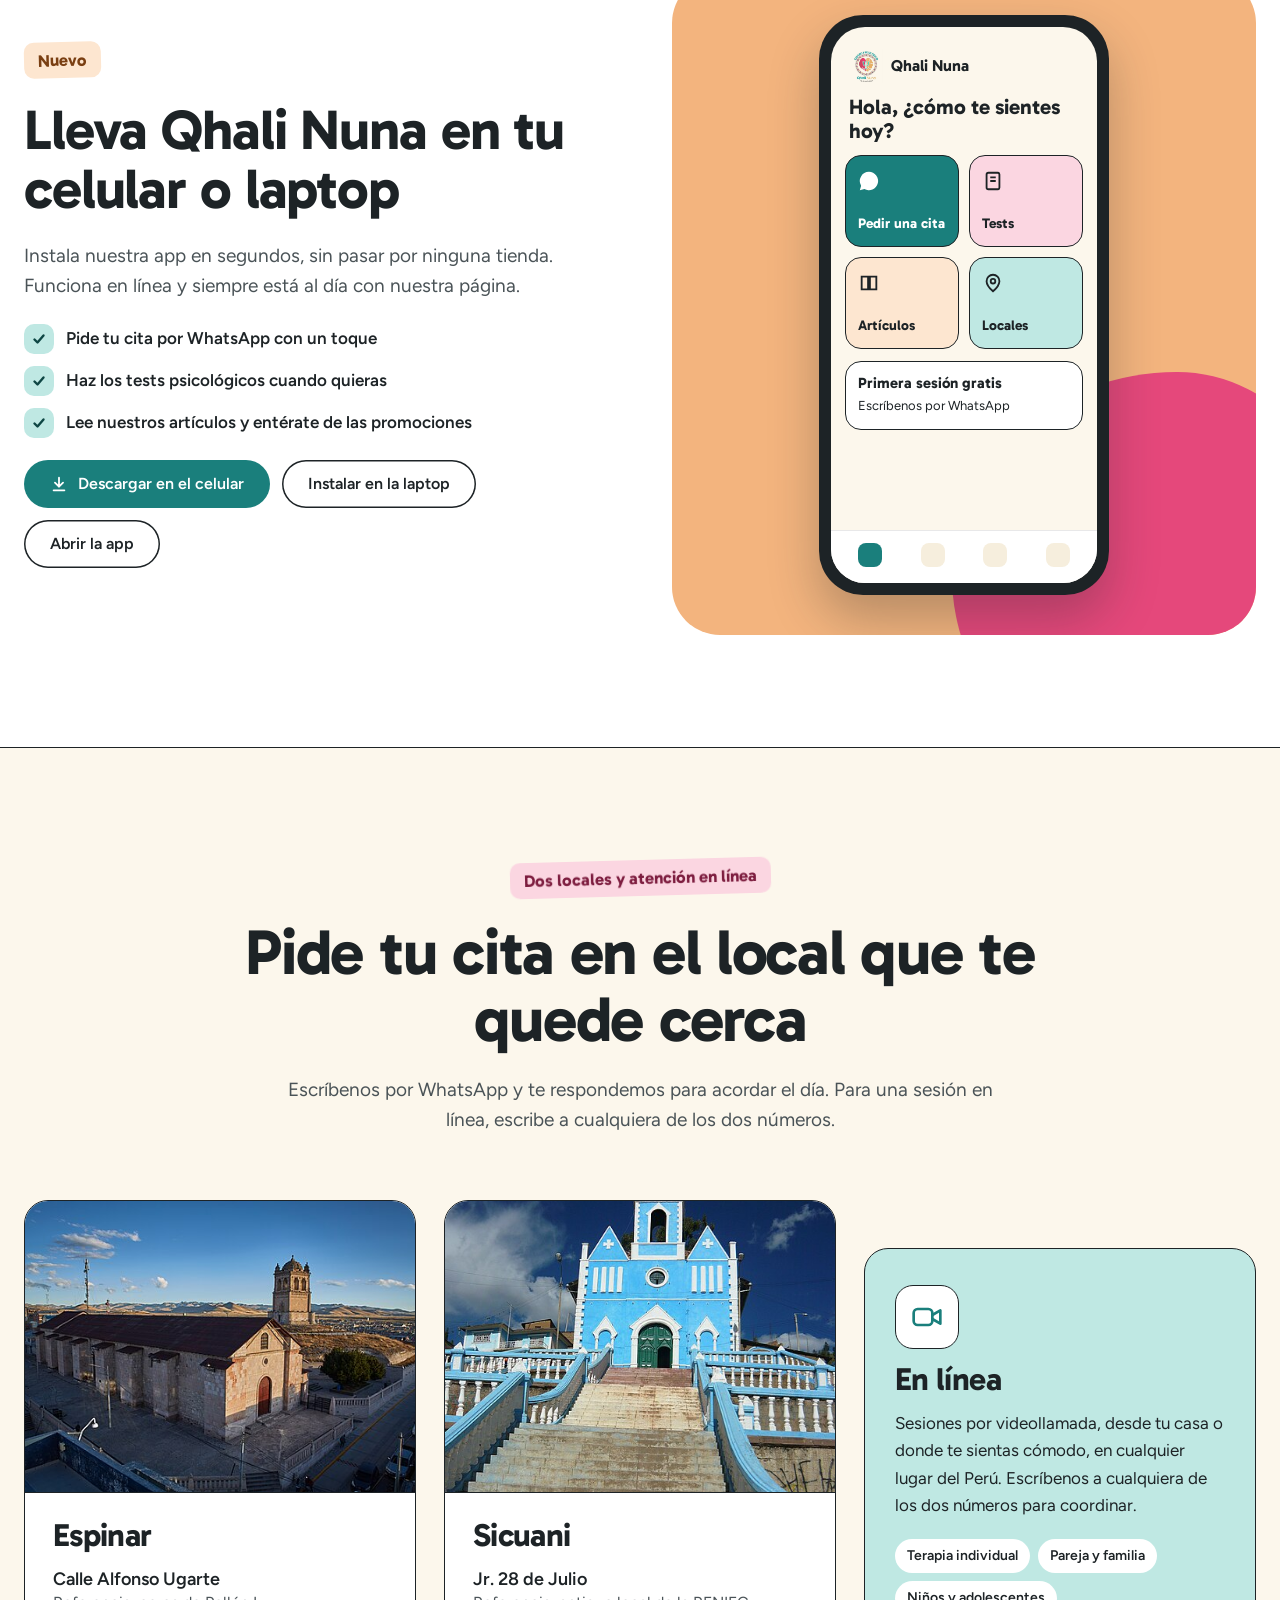
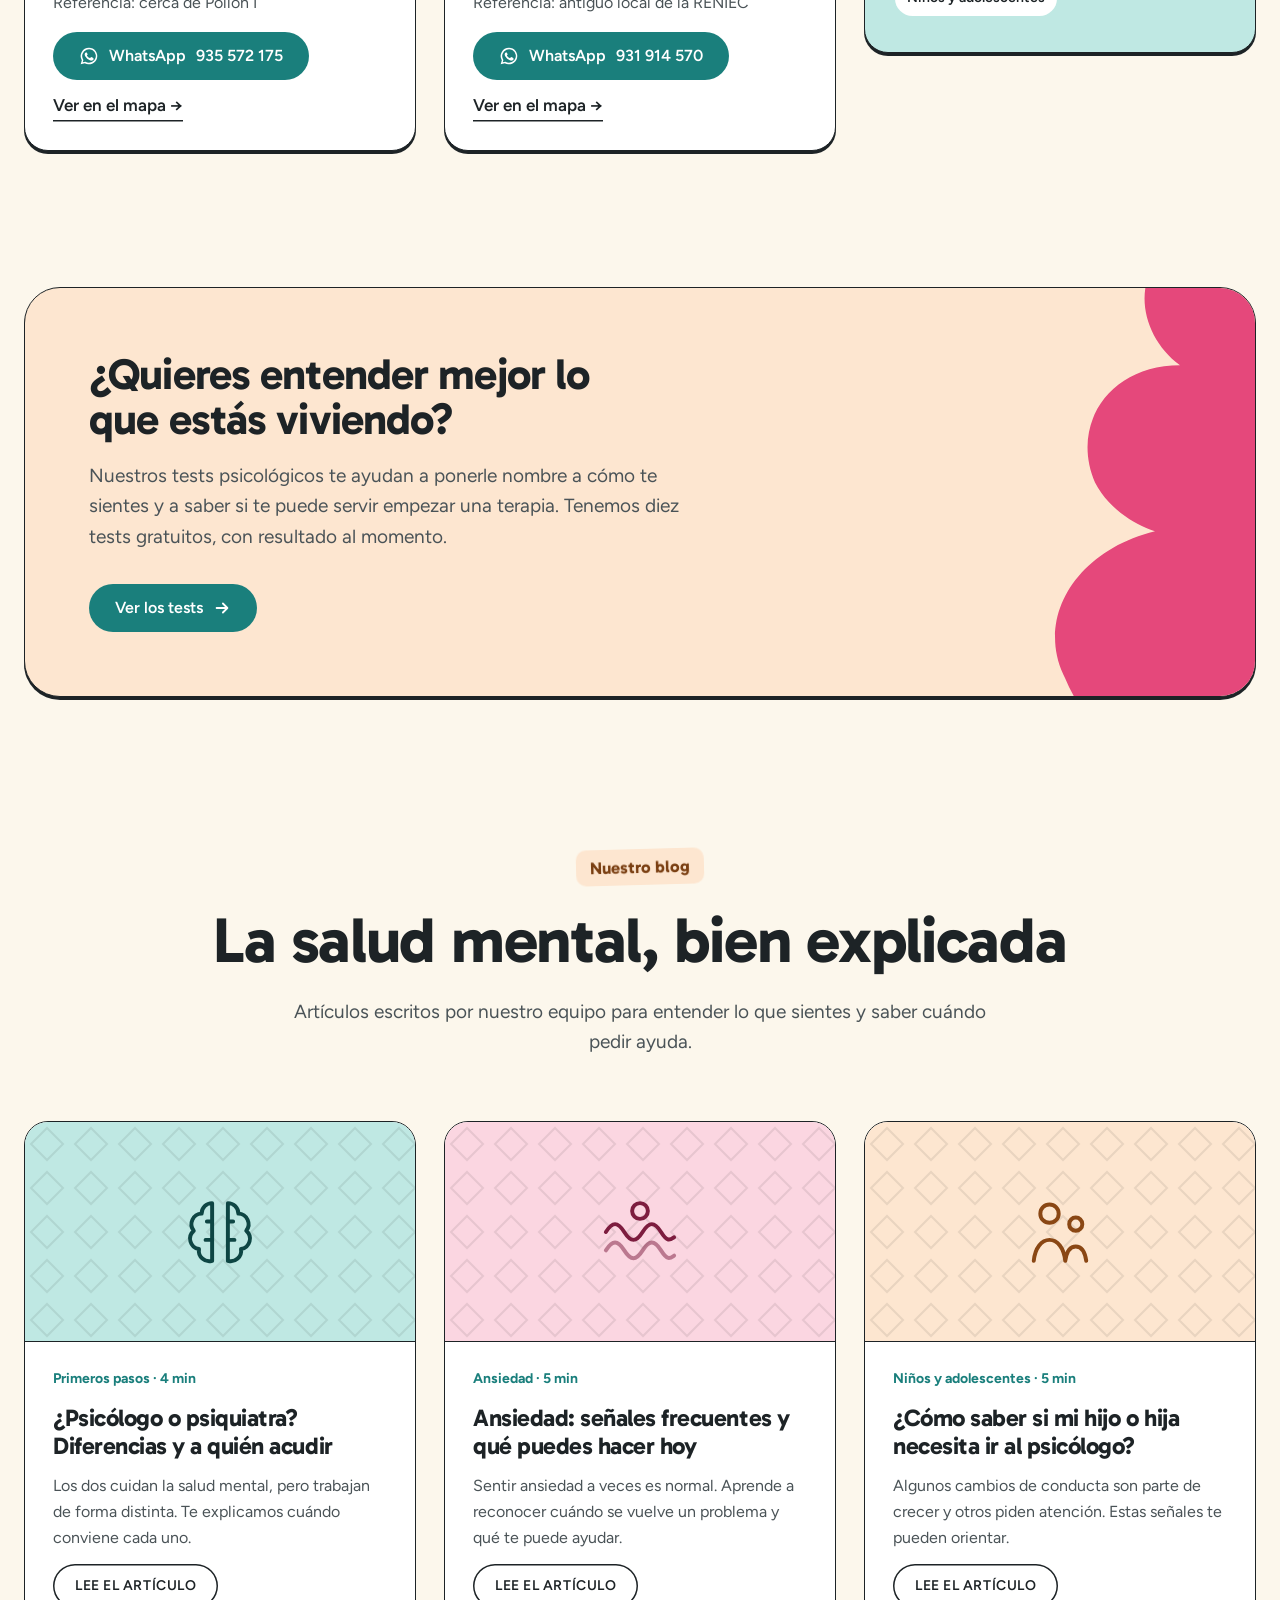
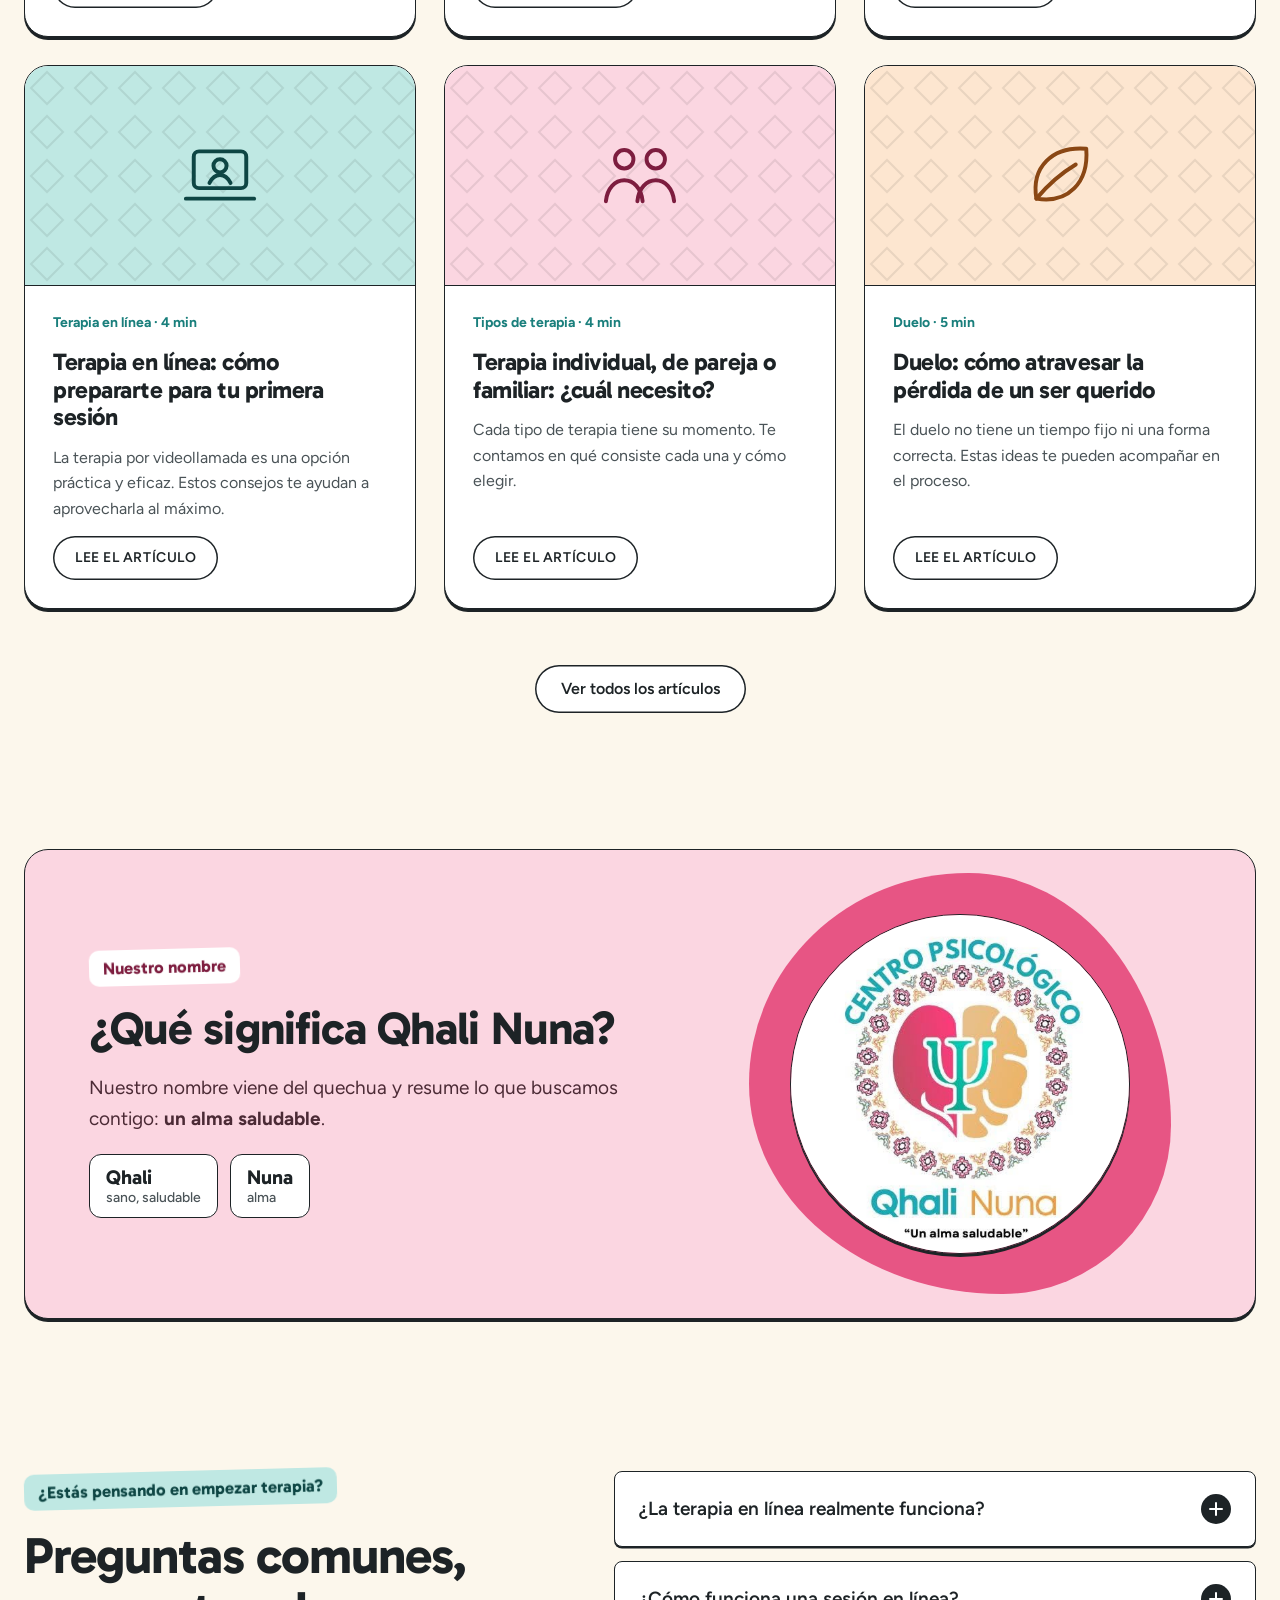
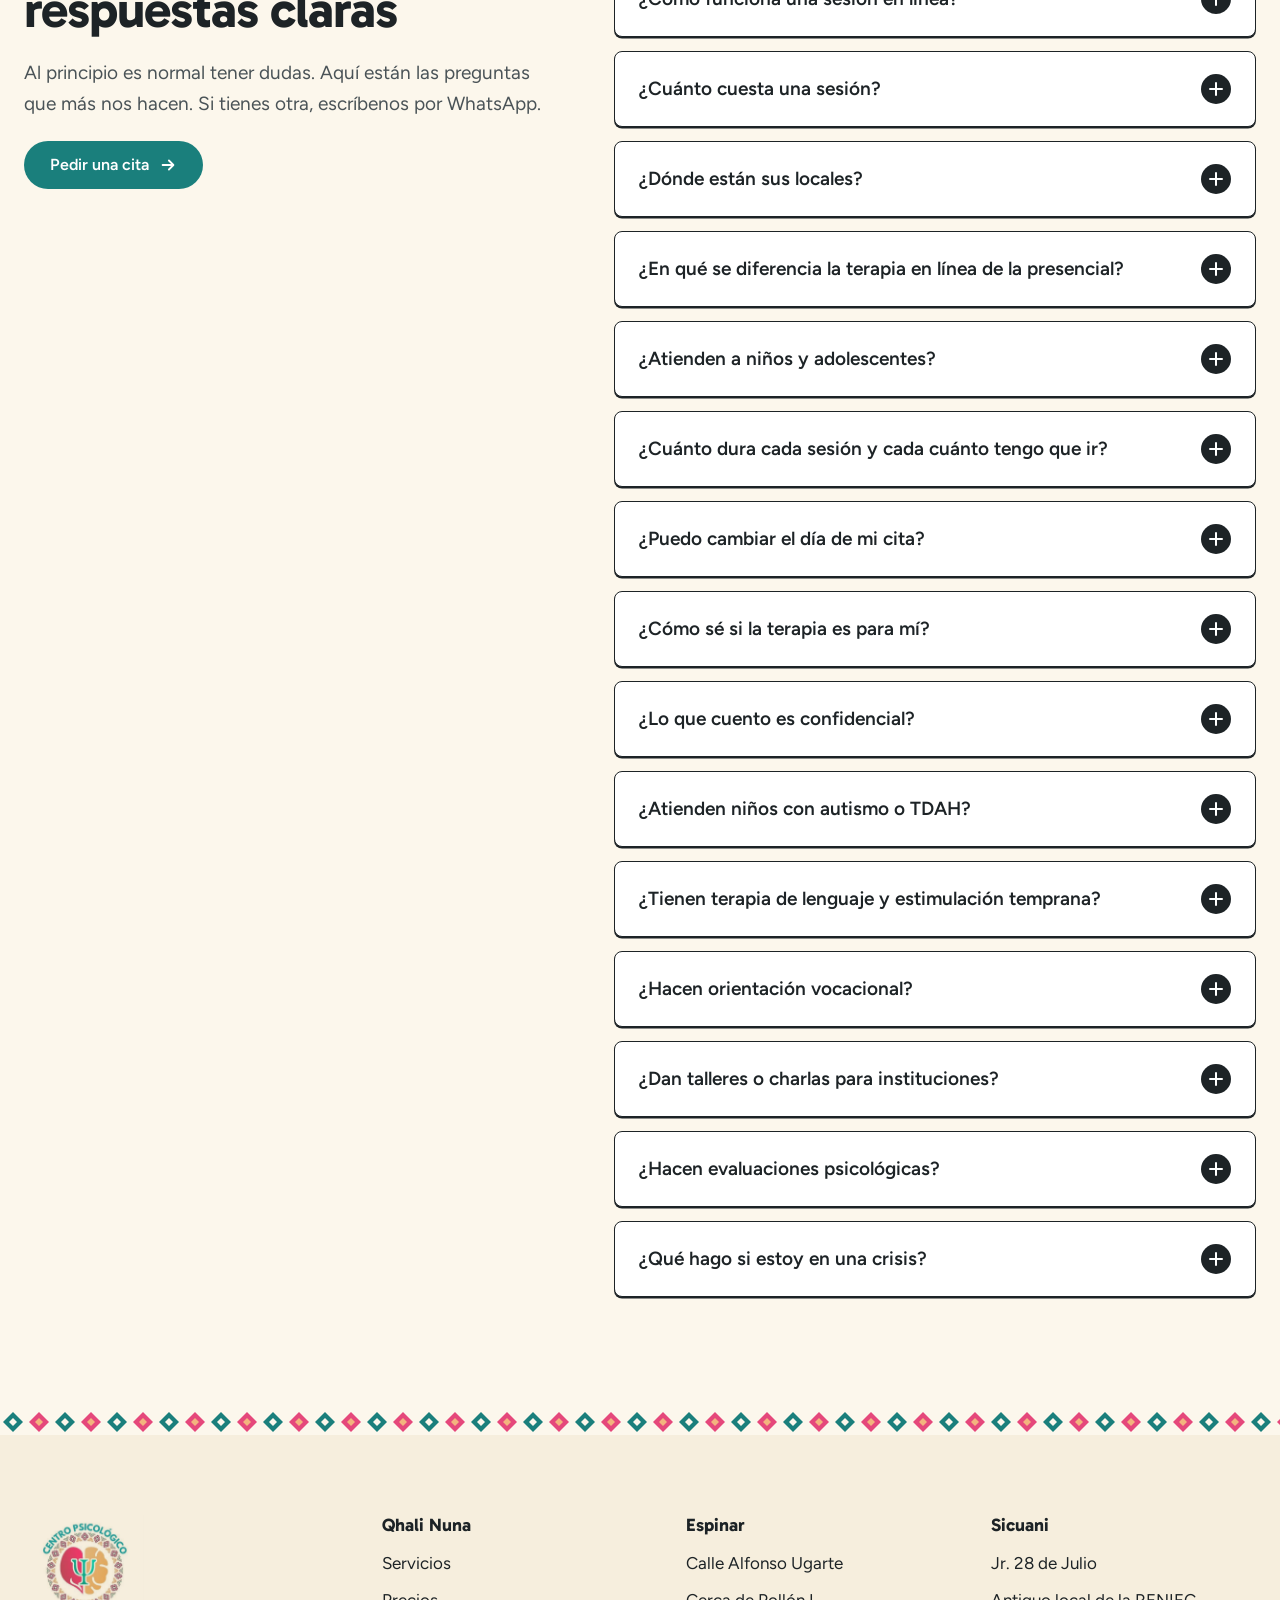
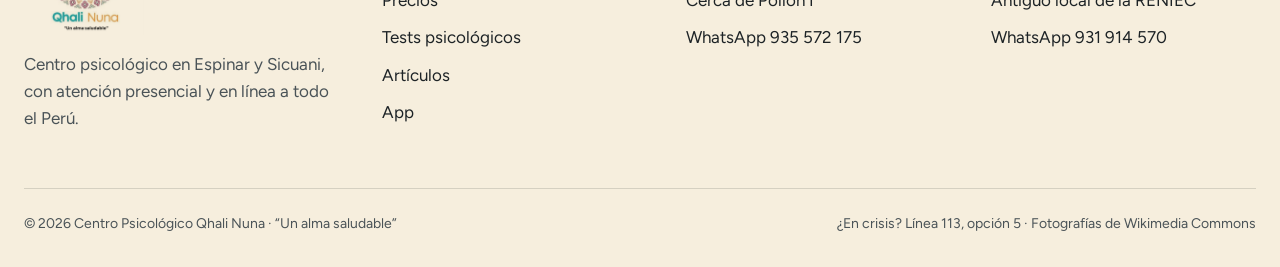
==== commit 79c8059a: "Servicios del volante: 12 servicios con filtro, cinta, áreas y preguntas Co-Authored-By: Claude Opus" ====
--- a/index.html
+++ b/index.html
@@ -4,7 +4,7 @@
 <meta charset="utf-8">
 <meta name="viewport" content="width=device-width, initial-scale=1, viewport-fit=cover">
 <title>Qhali Nuna: centro psicológico en Espinar y Sicuani</title>
-<meta name="description" content="Terapia para adultos, niños, adolescentes, parejas y familias, y evaluaciones psicológicas. En Espinar, en Sicuani o por videollamada. Pide tu cita por WhatsApp.">
+<meta name="description" content="Psicoterapia, terapia de pareja y familia, terapia grupal y de lenguaje, autismo y TDAH, problemas de aprendizaje, estimulación temprana y orientación vocacional. En Espinar, Sicuani y en línea.">
 <meta property="og:type" content="website">
 <meta property="og:title" content="Qhali Nuna: centro psicológico en Espinar y Sicuani">
 <meta property="og:description" content="Terapia y evaluaciones psicológicas en Espinar, Sicuani o en línea.">
@@ -51,7 +51,7 @@
   <a href="#precios">Precios</a>
   <a href="tests.html">Tests psicológicos</a>
   <a href="blog.html">Artículos</a>
-  <a href="sesion.html">Mi sesión en línea</a>
+  <a href="sesion.html" data-meet-link>Mi sesión en línea</a>
   <a href="#app">Descarga la app</a>
   <a href="#preguntas">Preguntas</a>
   <a class="btn btn--primary" href="#locales">Pedir una cita</a>
@@ -66,9 +66,9 @@
           <h1 id="hero-h" class="enter">Tu centro psicológico en <em>Espinar</em> y <em>Sicuani</em></h1>
           <p class="hero__lead enter">Un espacio para hablar de lo que estás viviendo, con atención presencial en nuestros dos locales o por videollamada desde cualquier lugar del Perú.</p>
           <ul class="checks enter">
-            <li><i><svg viewBox="0 0 16 16" fill="none" stroke="currentColor" stroke-width="2.4" stroke-linecap="round" stroke-linejoin="round" aria-hidden="true"><path d="M3.5 8.5l3 3 6-7"/></svg></i>Terapia individual, de pareja y familia</li>
-            <li><i><svg viewBox="0 0 16 16" fill="none" stroke="currentColor" stroke-width="2.4" stroke-linecap="round" stroke-linejoin="round" aria-hidden="true"><path d="M3.5 8.5l3 3 6-7"/></svg></i>Atención para niños y adolescentes</li>
-            <li><i><svg viewBox="0 0 16 16" fill="none" stroke="currentColor" stroke-width="2.4" stroke-linecap="round" stroke-linejoin="round" aria-hidden="true"><path d="M3.5 8.5l3 3 6-7"/></svg></i>Evaluaciones psicológicas</li>
+            <li><i><svg viewBox="0 0 16 16" fill="none" stroke="currentColor" stroke-width="2.4" stroke-linecap="round" stroke-linejoin="round" aria-hidden="true"><path d="M3.5 8.5l3 3 6-7"/></svg></i>Psicoterapia, terapia de pareja, familiar y grupal</li>
+            <li><i><svg viewBox="0 0 16 16" fill="none" stroke="currentColor" stroke-width="2.4" stroke-linecap="round" stroke-linejoin="round" aria-hidden="true"><path d="M3.5 8.5l3 3 6-7"/></svg></i>Lenguaje, aprendizaje, autismo y TDAH en niños</li>
+            <li><i><svg viewBox="0 0 16 16" fill="none" stroke="currentColor" stroke-width="2.4" stroke-linecap="round" stroke-linejoin="round" aria-hidden="true"><path d="M3.5 8.5l3 3 6-7"/></svg></i>Orientación vocacional, evaluaciones y talleres</li>
           </ul>
           <div class="hero__actions enter">
             <a class="btn btn--primary" href="#locales">Pedir una cita
@@ -86,17 +86,19 @@
   </section>
 
   <!-- CINTA: solo lo que se realiza -->
-  <div class="marquee" aria-label="Terapia individual, terapia de pareja, terapia familiar, terapia para niños, terapia para adolescentes, evaluaciones psicológicas, sesiones presenciales y sesiones en línea">
+  <div class="marquee" aria-label="Psicoterapia, Terapia de lenguaje, Terapia de pareja y familia, Terapia grupal, Problemas de aprendizaje y conducta, Autismo y TDAH, Orientación vocacional, Estimulación temprana, Evaluaciones psicológicas, Talleres y charlas">
     <div class="marquee__track" aria-hidden="true">
       <div class="marquee__item" data-loop>
-        <span>Terapia individual</span><svg viewBox="0 0 22 22"><path d="M11 1l10 10-10 10L1 11z" fill="#1a7f7c"/><path d="M11 7l4 4-4 4-4-4z" fill="#fcf7ec"/></svg>
-        <span>Terapia de pareja</span><svg viewBox="0 0 22 22"><path d="M11 1l10 10-10 10L1 11z" fill="#e5487b"/><path d="M11 7l4 4-4 4-4-4z" fill="#f3b47e"/></svg>
-        <span>Terapia familiar</span><svg viewBox="0 0 22 22"><path d="M11 1l10 10-10 10L1 11z" fill="#f3b47e"/><path d="M11 7l4 4-4 4-4-4z" fill="#1a7f7c"/></svg>
-        <span>Terapia para niños</span><svg viewBox="0 0 22 22"><path d="M11 1l10 10-10 10L1 11z" fill="#1a7f7c"/><path d="M11 7l4 4-4 4-4-4z" fill="#fcf7ec"/></svg>
-        <span>Terapia para adolescentes</span><svg viewBox="0 0 22 22"><path d="M11 1l10 10-10 10L1 11z" fill="#e5487b"/><path d="M11 7l4 4-4 4-4-4z" fill="#f3b47e"/></svg>
+        <span>Psicoterapia</span><svg viewBox="0 0 22 22"><path d="M11 1l10 10-10 10L1 11z" fill="#1a7f7c"/><path d="M11 7l4 4-4 4-4-4z" fill="#fcf7ec"/></svg>
+        <span>Terapia de lenguaje</span><svg viewBox="0 0 22 22"><path d="M11 1l10 10-10 10L1 11z" fill="#e5487b"/><path d="M11 7l4 4-4 4-4-4z" fill="#f3b47e"/></svg>
+        <span>Terapia de pareja y familia</span><svg viewBox="0 0 22 22"><path d="M11 1l10 10-10 10L1 11z" fill="#f3b47e"/><path d="M11 7l4 4-4 4-4-4z" fill="#1a7f7c"/></svg>
+        <span>Terapia grupal</span><svg viewBox="0 0 22 22"><path d="M11 1l10 10-10 10L1 11z" fill="#1a7f7c"/><path d="M11 7l4 4-4 4-4-4z" fill="#fcf7ec"/></svg>
+        <span>Problemas de aprendizaje y conducta</span><svg viewBox="0 0 22 22"><path d="M11 1l10 10-10 10L1 11z" fill="#e5487b"/><path d="M11 7l4 4-4 4-4-4z" fill="#f3b47e"/></svg>
+        <span>Autismo y TDAH</span><svg viewBox="0 0 22 22"><path d="M11 1l10 10-10 10L1 11z" fill="#f3b47e"/><path d="M11 7l4 4-4 4-4-4z" fill="#1a7f7c"/></svg>
+        <span>Orientación vocacional</span><svg viewBox="0 0 22 22"><path d="M11 1l10 10-10 10L1 11z" fill="#1a7f7c"/><path d="M11 7l4 4-4 4-4-4z" fill="#fcf7ec"/></svg>
+        <span>Estimulación temprana</span><svg viewBox="0 0 22 22"><path d="M11 1l10 10-10 10L1 11z" fill="#e5487b"/><path d="M11 7l4 4-4 4-4-4z" fill="#f3b47e"/></svg>
         <span>Evaluaciones psicológicas</span><svg viewBox="0 0 22 22"><path d="M11 1l10 10-10 10L1 11z" fill="#f3b47e"/><path d="M11 7l4 4-4 4-4-4z" fill="#1a7f7c"/></svg>
-        <span>Sesiones presenciales</span><svg viewBox="0 0 22 22"><path d="M11 1l10 10-10 10L1 11z" fill="#1a7f7c"/><path d="M11 7l4 4-4 4-4-4z" fill="#fcf7ec"/></svg>
-        <span>Sesiones en línea</span><svg viewBox="0 0 22 22"><path d="M11 1l10 10-10 10L1 11z" fill="#e5487b"/><path d="M11 7l4 4-4 4-4-4z" fill="#f3b47e"/></svg>
+        <span>Talleres y charlas</span><svg viewBox="0 0 22 22"><path d="M11 1l10 10-10 10L1 11z" fill="#1a7f7c"/><path d="M11 7l4 4-4 4-4-4z" fill="#fcf7ec"/></svg>
       </div>
     </div>
   </div>
@@ -107,32 +109,69 @@
       <div class="head reveal">
         <span class="tagline">Nuestros servicios</span>
         <h2 id="servicios-h">Cada persona es distinta. Su terapia, también.</h2>
-        <p>Atendemos a personas adultas, niños, adolescentes, parejas y familias. Elige el servicio que buscas y cuéntanos qué necesitas.</p>
-      </div>
-      <div class="services">
-        <article class="card service reveal">
-          <span class="service__icon"><svg viewBox="0 0 24 24" fill="none" stroke="currentColor" stroke-width="2" stroke-linecap="round" stroke-linejoin="round" aria-hidden="true"><circle cx="12" cy="8" r="4"/><path d="M4 21c1.5-4 4.5-6 8-6s6.5 2 8 6"/></svg></span>
-          <h3>Terapia individual</h3>
-          <p>Sesiones uno a uno para personas adultas, para hablar con calma de lo que te preocupa.</p>
-          <div class="service__where"><span class="chip">Presencial</span><span class="chip">En línea</span></div>
-        </article>
-        <article class="card service reveal" data-delay="1">
-          <span class="service__icon"><svg viewBox="0 0 24 24" fill="none" stroke="currentColor" stroke-width="2" stroke-linecap="round" stroke-linejoin="round" aria-hidden="true"><circle cx="9" cy="7" r="3"/><circle cx="17" cy="10" r="2.2"/><path d="M3 20c.8-3.4 3-5.5 6-5.5s5.2 2.1 6 5.5M14.5 20c.4-2.2 1.4-3.7 2.8-4.4"/></svg></span>
+        <p>Atendemos a niños, adolescentes, adultos, parejas y familias. Elige el servicio que buscas y cuéntanos qué necesitas.</p>
+      </div>
+      <div class="svc-filter reveal" role="group" aria-label="Filtrar servicios"><button type="button" class="svc-filter__btn is-on" data-filter="todos" aria-pressed="true">Todos</button><button type="button" class="svc-filter__btn" data-filter="adultos" aria-pressed="false">Adultos y jóvenes</button><button type="button" class="svc-filter__btn" data-filter="ninos" aria-pressed="false">Niños y adolescentes</button><button type="button" class="svc-filter__btn" data-filter="familias" aria-pressed="false">Parejas y familias</button><button type="button" class="svc-filter__btn" data-filter="comunidad" aria-pressed="false">Grupos y comunidad</button></div>
+      <div class="services services--grid">
+        <article class="card service reveal" data-delay="0" data-group="adultos">
+          <span class="service__icon ic-teal"><svg viewBox="0 0 24 24" fill="none" stroke="currentColor" stroke-width="2" stroke-linecap="round" stroke-linejoin="round" aria-hidden="true"><path d="M12 21c-5-3-8-6.5-8-10.5A4.5 4.5 0 0 1 12 8a4.5 4.5 0 0 1 8 2.5C20 14.5 17 18 12 21z"/><path d="M9 12h6"/></svg></span>
+          <h3>Psicoterapia</h3>
+          <p>Para duelo, depresión, ansiedad, adicciones, ruptura amorosa y otros momentos difíciles.</p>
+        </article>
+        <article class="card service reveal" data-delay="1" data-group="familias">
+          <span class="service__icon ic-pink"><svg viewBox="0 0 24 24" fill="none" stroke="currentColor" stroke-width="2" stroke-linecap="round" stroke-linejoin="round" aria-hidden="true"><path d="M12 20s-7-4.4-7-10a4 4 0 0 1 7-2.6A4 4 0 0 1 19 10c0 5.6-7 10-7 10z"/></svg></span>
+          <h3>Terapia de pareja y familia</h3>
+          <p>Sesiones con tu pareja o tu familia para comunicarse mejor y resolver juntos.</p>
+        </article>
+        <article class="card service reveal" data-delay="2" data-group="comunidad">
+          <span class="service__icon ic-peach"><svg viewBox="0 0 24 24" fill="none" stroke="currentColor" stroke-width="2" stroke-linecap="round" stroke-linejoin="round" aria-hidden="true"><circle cx="12" cy="7" r="3"/><circle cx="5" cy="10" r="2.2"/><circle cx="19" cy="10" r="2.2"/><path d="M7 20c.6-3.6 2.4-5.5 5-5.5s4.4 1.9 5 5.5M1.5 19c.4-2.4 1.6-3.8 3.5-3.8M22.5 19c-.4-2.4-1.6-3.8-3.5-3.8"/></svg></span>
+          <h3>Terapia grupal</h3>
+          <p>Sesiones en grupo guiadas por un psicólogo, para compartir y aprender con otras personas.</p>
+        </article>
+        <article class="card service reveal" data-delay="0" data-group="ninos">
+          <span class="service__icon ic-teal"><svg viewBox="0 0 24 24" fill="none" stroke="currentColor" stroke-width="2" stroke-linecap="round" stroke-linejoin="round" aria-hidden="true"><path d="M4 6a3 3 0 0 1 3-3h10a3 3 0 0 1 3 3v7a3 3 0 0 1-3 3h-6l-5 4v-4a3 3 0 0 1-2-3z"/><path d="M8 9.5h8M8 12.5h5"/></svg></span>
+          <h3>Terapia de lenguaje</h3>
+          <p>Para niñas y niños con dificultades para hablar, pronunciar o comprender lo que escuchan.</p>
+        </article>
+        <article class="card service reveal" data-delay="1" data-group="ninos">
+          <span class="service__icon ic-pink"><svg viewBox="0 0 24 24" fill="none" stroke="currentColor" stroke-width="2" stroke-linecap="round" stroke-linejoin="round" aria-hidden="true"><path d="M4 19V6a2 2 0 0 1 2-2h12a2 2 0 0 1 2 2v13"/><path d="M2 19h20M8 9h8M8 13h5"/></svg></span>
+          <h3>Problemas de aprendizaje y conducta</h3>
+          <p>Apoyo cuando a tu hijo le cuesta aprender, concentrarse o manejar su conducta en casa o en el colegio.</p>
+        </article>
+        <article class="card service reveal" data-delay="2" data-group="ninos">
+          <span class="service__icon ic-peach"><svg viewBox="0 0 24 24" fill="none" stroke="currentColor" stroke-width="2" stroke-linecap="round" stroke-linejoin="round" aria-hidden="true"><path d="M5 12a7 7 0 0 1 14 0"/><circle cx="12" cy="12" r="2.5"/><path d="M12 14.5V21M8 21h8"/><path d="M3 9l2 1M21 9l-2 1M12 3v2"/></svg></span>
+          <h3>Intervención en autismo y TDAH</h3>
+          <p>Acompañamiento para niños con autismo (TEA) o TDAH, con orientación para su familia.</p>
+        </article>
+        <article class="card service reveal" data-delay="0" data-group="ninos">
+          <span class="service__icon ic-teal"><svg viewBox="0 0 24 24" fill="none" stroke="currentColor" stroke-width="2" stroke-linecap="round" stroke-linejoin="round" aria-hidden="true"><circle cx="12" cy="9" r="5"/><path d="M10 8.5h.01M14 8.5h.01M10 11c1 1 3 1 4 0"/><path d="M7 21c.8-3 2.6-4.5 5-4.5s4.2 1.5 5 4.5"/></svg></span>
+          <h3>Estimulación temprana</h3>
+          <p>Actividades para favorecer el desarrollo de bebés y niños pequeños en sus primeros años.</p>
+        </article>
+        <article class="card service reveal" data-delay="1" data-group="ninos">
+          <span class="service__icon ic-pink"><svg viewBox="0 0 24 24" fill="none" stroke="currentColor" stroke-width="2" stroke-linecap="round" stroke-linejoin="round" aria-hidden="true"><circle cx="9" cy="7" r="3"/><circle cx="17" cy="10" r="2.2"/><path d="M3 20c.8-3.4 3-5.5 6-5.5s5.2 2.1 6 5.5M14.5 20c.4-2.2 1.4-3.7 2.8-4.4"/></svg></span>
           <h3>Niños y adolescentes</h3>
           <p>Atención psicológica para niñas, niños y jóvenes, con la participación de la familia.</p>
-          <div class="service__where"><span class="chip">Presencial</span><span class="chip">En línea</span></div>
-        </article>
-        <article class="card service reveal">
-          <span class="service__icon"><svg viewBox="0 0 24 24" fill="none" stroke="currentColor" stroke-width="2" stroke-linecap="round" stroke-linejoin="round" aria-hidden="true"><path d="M12 20s-7-4.4-7-10a4 4 0 0 1 7-2.6A4 4 0 0 1 19 10c0 5.6-7 10-7 10z"/></svg></span>
-          <h3>Pareja y familia</h3>
-          <p>Sesiones con tu pareja o tu familia, para entenderse mejor y resolver juntos.</p>
-          <div class="service__where"><span class="chip">Presencial</span><span class="chip">En línea</span></div>
-        </article>
-        <article class="card service reveal" data-delay="1">
-          <span class="service__icon"><svg viewBox="0 0 24 24" fill="none" stroke="currentColor" stroke-width="2" stroke-linecap="round" stroke-linejoin="round" aria-hidden="true"><rect x="5" y="3" width="14" height="18" rx="2"/><path d="M9 8h6M9 12h6M9 16h3"/></svg></span>
+        </article>
+        <article class="card service reveal" data-delay="2" data-group="adultos">
+          <span class="service__icon ic-peach"><svg viewBox="0 0 24 24" fill="none" stroke="currentColor" stroke-width="2" stroke-linecap="round" stroke-linejoin="round" aria-hidden="true"><path d="M12 3l9 4-9 4-9-4z"/><path d="M6 9v5c0 1.7 2.7 3 6 3s6-1.3 6-3V9M21 7v6"/></svg></span>
+          <h3>Orientación vocacional</h3>
+          <p>Para jóvenes que están por elegir una carrera u oficio y quieren decidir con más claridad.</p>
+        </article>
+        <article class="card service reveal" data-delay="0" data-group="adultos">
+          <span class="service__icon ic-teal"><svg viewBox="0 0 24 24" fill="none" stroke="currentColor" stroke-width="2" stroke-linecap="round" stroke-linejoin="round" aria-hidden="true"><rect x="5" y="3" width="14" height="18" rx="2"/><path d="M9 8h6M9 12h6M9 16h3"/></svg></span>
           <h3>Evaluaciones psicológicas</h3>
           <p>Dinos qué evaluación necesitas y te explicamos cómo es y cuándo podemos hacerla.</p>
-          <div class="service__where"><span class="chip">Presencial</span></div>
+        </article>
+        <article class="card service reveal" data-delay="1" data-group="comunidad">
+          <span class="service__icon ic-pink"><svg viewBox="0 0 24 24" fill="none" stroke="currentColor" stroke-width="2" stroke-linecap="round" stroke-linejoin="round" aria-hidden="true"><path d="M3 11l14-6v14L3 13z"/><path d="M7 13v5a2 2 0 0 0 4 0v-4"/><path d="M20 9v6"/></svg></span>
+          <h3>Talleres y charlas</h3>
+          <p>Talleres y charlas de salud mental para la población en general. Escríbenos para coordinar uno.</p>
+        </article>
+        <article class="card service reveal" data-delay="2" data-group="adultos">
+          <span class="service__icon ic-peach"><svg viewBox="0 0 24 24" fill="none" stroke="currentColor" stroke-width="2" stroke-linecap="round" stroke-linejoin="round" aria-hidden="true"><rect x="2" y="6" width="14" height="12" rx="3"/><path d="M16 10.5l6-3.5v10l-6-3.5"/></svg></span>
+          <h3>Sesiones en línea</h3>
+          <p>Psicoterapia y orientación por videollamada, desde cualquier lugar del Perú.</p>
         </article>
       </div>
       <div class="center-cta reveal"><a class="btn btn--primary" href="#locales">Pedir una cita
@@ -191,7 +230,7 @@
       <div class="band__text reveal">
         <span class="tagline tagline--peach">Te acompañamos</span>
         <h2 id="band-h">El apoyo que necesitas para lo que estás viviendo</h2>
-        <p>Acompañamos a niñas, niños, adolescentes, adultos, parejas y familias. Cuéntanos qué te preocupa y buscamos juntos la mejor forma de atenderte.</p>
+        <p>Acompañamos en el duelo, la depresión, la ansiedad, las adicciones y las rupturas amorosas, y apoyamos a niños con dificultades de lenguaje, aprendizaje, conducta, autismo o TDAH. Cuéntanos qué te preocupa.</p>
         <a class="btn btn--white" href="tests.html">Haz un test psicológico
           <svg class="arrow" viewBox="0 0 20 20" fill="none" stroke="currentColor" stroke-width="2" stroke-linecap="round" stroke-linejoin="round" aria-hidden="true"><path d="M4 10h11M11 5l5 5-5 5"/></svg></a>
       </div>
@@ -201,20 +240,21 @@
         <div class="blob__img"><img src="assets/img/photo-f4362034-1280.jpg" srcset="assets/img/photo-f4362034-960.jpg 960w, assets/img/photo-f4362034-1280.jpg 1280w" sizes="(max-width: 1080px) 90vw, 560px" width="1280" height="853" alt="Bandeja de arena con figuras de animales y árboles para terapia de juego" loading="lazy" decoding="async"></div>
       </div>
     </div>
-    <!-- Áreas: confirma que el centro las atiende; borra o agrega las que correspondan -->
-    <div class="band__marquee" aria-label="Te ayudamos con ansiedad, estrés, tristeza y depresión, autoestima, duelo, relaciones de pareja, conflictos familiares, conducta infantil, adolescencia y crianza">
+    <div class="band__marquee" aria-label="Te ayudamos con duelo, depresión, ansiedad, adicciones, ruptura amorosa, problemas de aprendizaje, conducta, autismo, tdah, lenguaje, orientación vocacional, estimulación temprana">
       <div class="marquee__track" aria-hidden="true">
         <div class="marquee__item" data-loop>
+          <span class="area"><svg viewBox="0 0 20 20" fill="none" stroke="currentColor" stroke-width="2.4" stroke-linecap="round" stroke-linejoin="round"><path d="M4 10.5l4 4 8-9"/></svg>Duelo</span>
+          <span class="area"><svg viewBox="0 0 20 20" fill="none" stroke="currentColor" stroke-width="2.4" stroke-linecap="round" stroke-linejoin="round"><path d="M4 10.5l4 4 8-9"/></svg>Depresión</span>
           <span class="area"><svg viewBox="0 0 20 20" fill="none" stroke="currentColor" stroke-width="2.4" stroke-linecap="round" stroke-linejoin="round"><path d="M4 10.5l4 4 8-9"/></svg>Ansiedad</span>
-          <span class="area"><svg viewBox="0 0 20 20" fill="none" stroke="currentColor" stroke-width="2.4" stroke-linecap="round" stroke-linejoin="round"><path d="M4 10.5l4 4 8-9"/></svg>Estrés</span>
-          <span class="area"><svg viewBox="0 0 20 20" fill="none" stroke="currentColor" stroke-width="2.4" stroke-linecap="round" stroke-linejoin="round"><path d="M4 10.5l4 4 8-9"/></svg>Tristeza y depresión</span>
-          <span class="area"><svg viewBox="0 0 20 20" fill="none" stroke="currentColor" stroke-width="2.4" stroke-linecap="round" stroke-linejoin="round"><path d="M4 10.5l4 4 8-9"/></svg>Autoestima</span>
-          <span class="area"><svg viewBox="0 0 20 20" fill="none" stroke="currentColor" stroke-width="2.4" stroke-linecap="round" stroke-linejoin="round"><path d="M4 10.5l4 4 8-9"/></svg>Duelo</span>
-          <span class="area"><svg viewBox="0 0 20 20" fill="none" stroke="currentColor" stroke-width="2.4" stroke-linecap="round" stroke-linejoin="round"><path d="M4 10.5l4 4 8-9"/></svg>Relaciones de pareja</span>
-          <span class="area"><svg viewBox="0 0 20 20" fill="none" stroke="currentColor" stroke-width="2.4" stroke-linecap="round" stroke-linejoin="round"><path d="M4 10.5l4 4 8-9"/></svg>Conflictos familiares</span>
-          <span class="area"><svg viewBox="0 0 20 20" fill="none" stroke="currentColor" stroke-width="2.4" stroke-linecap="round" stroke-linejoin="round"><path d="M4 10.5l4 4 8-9"/></svg>Conducta infantil</span>
-          <span class="area"><svg viewBox="0 0 20 20" fill="none" stroke="currentColor" stroke-width="2.4" stroke-linecap="round" stroke-linejoin="round"><path d="M4 10.5l4 4 8-9"/></svg>Adolescencia</span>
-          <span class="area"><svg viewBox="0 0 20 20" fill="none" stroke="currentColor" stroke-width="2.4" stroke-linecap="round" stroke-linejoin="round"><path d="M4 10.5l4 4 8-9"/></svg>Crianza</span>
+          <span class="area"><svg viewBox="0 0 20 20" fill="none" stroke="currentColor" stroke-width="2.4" stroke-linecap="round" stroke-linejoin="round"><path d="M4 10.5l4 4 8-9"/></svg>Adicciones</span>
+          <span class="area"><svg viewBox="0 0 20 20" fill="none" stroke="currentColor" stroke-width="2.4" stroke-linecap="round" stroke-linejoin="round"><path d="M4 10.5l4 4 8-9"/></svg>Ruptura amorosa</span>
+          <span class="area"><svg viewBox="0 0 20 20" fill="none" stroke="currentColor" stroke-width="2.4" stroke-linecap="round" stroke-linejoin="round"><path d="M4 10.5l4 4 8-9"/></svg>Problemas de aprendizaje</span>
+          <span class="area"><svg viewBox="0 0 20 20" fill="none" stroke="currentColor" stroke-width="2.4" stroke-linecap="round" stroke-linejoin="round"><path d="M4 10.5l4 4 8-9"/></svg>Conducta</span>
+          <span class="area"><svg viewBox="0 0 20 20" fill="none" stroke="currentColor" stroke-width="2.4" stroke-linecap="round" stroke-linejoin="round"><path d="M4 10.5l4 4 8-9"/></svg>Autismo</span>
+          <span class="area"><svg viewBox="0 0 20 20" fill="none" stroke="currentColor" stroke-width="2.4" stroke-linecap="round" stroke-linejoin="round"><path d="M4 10.5l4 4 8-9"/></svg>TDAH</span>
+          <span class="area"><svg viewBox="0 0 20 20" fill="none" stroke="currentColor" stroke-width="2.4" stroke-linecap="round" stroke-linejoin="round"><path d="M4 10.5l4 4 8-9"/></svg>Lenguaje</span>
+          <span class="area"><svg viewBox="0 0 20 20" fill="none" stroke="currentColor" stroke-width="2.4" stroke-linecap="round" stroke-linejoin="round"><path d="M4 10.5l4 4 8-9"/></svg>Orientación vocacional</span>
+          <span class="area"><svg viewBox="0 0 20 20" fill="none" stroke="currentColor" stroke-width="2.4" stroke-linecap="round" stroke-linejoin="round"><path d="M4 10.5l4 4 8-9"/></svg>Estimulación temprana</span>
         </div>
       </div>
     </div>
@@ -284,7 +324,7 @@
         <p>Instala nuestra app en segundos, sin pasar por ninguna tienda. Funciona en línea y siempre está al día con nuestra página.</p>
         <ul class="app__list">
           <li><i><svg viewBox="0 0 16 16" fill="none" stroke="currentColor" stroke-width="2.4" stroke-linecap="round" stroke-linejoin="round" aria-hidden="true"><path d="M3.5 8.5l3 3 6-7"/></svg></i>Pide tu cita por WhatsApp con un toque</li>
-          <li><i><svg viewBox="0 0 16 16" fill="none" stroke="currentColor" stroke-width="2.4" stroke-linecap="round" stroke-linejoin="round" aria-hidden="true"><path d="M3.5 8.5l3 3 6-7"/></svg></i>Entra a tu sesión en línea por Google Meet</li>
+          <li data-meet-link><i><svg viewBox="0 0 16 16" fill="none" stroke="currentColor" stroke-width="2.4" stroke-linecap="round" stroke-linejoin="round" aria-hidden="true"><path d="M3.5 8.5l3 3 6-7"/></svg></i>Entra a tu sesión en línea por Google Meet</li>
           <li><i><svg viewBox="0 0 16 16" fill="none" stroke="currentColor" stroke-width="2.4" stroke-linecap="round" stroke-linejoin="round" aria-hidden="true"><path d="M3.5 8.5l3 3 6-7"/></svg></i>Haz los tests psicológicos cuando quieras</li>
           <li><i><svg viewBox="0 0 16 16" fill="none" stroke="currentColor" stroke-width="2.4" stroke-linecap="round" stroke-linejoin="round" aria-hidden="true"><path d="M3.5 8.5l3 3 6-7"/></svg></i>Lee nuestros artículos y entérate de las promociones</li>
         </ul>
@@ -356,7 +396,7 @@
             <span class="online-icon"><svg viewBox="0 0 24 24" fill="none" stroke="currentColor" stroke-width="2" stroke-linecap="round" stroke-linejoin="round" aria-hidden="true"><rect x="2" y="6" width="14" height="12" rx="3"/><path d="M16 10.5l6-3.5v10l-6-3.5"/></svg></span>
             <h3>En línea</h3>
             <p>Sesiones por videollamada, desde tu casa o donde te sientas cómodo, en cualquier lugar del Perú. Escríbenos a cualquiera de los dos números para coordinar.</p>
-            <a class="btn btn--primary" href="sesion.html" style="justify-self:start"><svg viewBox="0 0 24 24" fill="none" stroke="currentColor" stroke-width="2" stroke-linecap="round" stroke-linejoin="round" aria-hidden="true"><rect x="2" y="6" width="14" height="12" rx="3"/><path d="M16 10.5l6-3.5v10l-6-3.5"/></svg> Entrar a mi sesión</a>
+            <a class="btn btn--primary" href="sesion.html" style="justify-self:start" data-meet-link><svg viewBox="0 0 24 24" fill="none" stroke="currentColor" stroke-width="2" stroke-linecap="round" stroke-linejoin="round" aria-hidden="true"><rect x="2" y="6" width="14" height="12" rx="3"/><path d="M16 10.5l6-3.5v10l-6-3.5"/></svg> Entrar a mi sesión</a>
             <div class="service__where"><span class="chip" style="background:#fff">Terapia individual</span><span class="chip" style="background:#fff">Pareja y familia</span><span class="chip" style="background:#fff">Niños y adolescentes</span></div>
           </div>
         </article>
@@ -418,7 +458,7 @@
       <div class="faq reveal" data-delay="1">
         <details><summary>¿La terapia en línea realmente funciona?<span class="plus" aria-hidden="true"><svg viewBox="0 0 14 14" fill="none" stroke="currentColor" stroke-width="2" stroke-linecap="round"><path d="M7 1v12M1 7h12"/></svg></span></summary>
           <div class="answer"><p>Sí. Diversos estudios muestran que, para muchos problemas frecuentes como la ansiedad o la depresión, la terapia por videollamada puede ser tan útil como la presencial. Lo importante es tener un lugar privado y una buena conexión.</p></div></details>
-        <details><summary>¿Cómo entro a mi sesión en línea?<span class="plus" aria-hidden="true"><svg viewBox="0 0 14 14" fill="none" stroke="currentColor" stroke-width="2" stroke-linecap="round"><path d="M7 1v12M1 7h12"/></svg></span></summary>
+        <details data-meet-link><summary>¿Cómo entro a mi sesión en línea?<span class="plus" aria-hidden="true"><svg viewBox="0 0 14 14" fill="none" stroke="currentColor" stroke-width="2" stroke-linecap="round"><path d="M7 1v12M1 7h12"/></svg></span></summary>
           <div class="answer"><p>A la hora de tu cita, abre <a href="sesion.html">Mi sesión en línea</a> en la página o en la app. Escribe tu nombre, elige a tu psicólogo, avísale por WhatsApp que estás listo y entra a la sala de Google Meet. Tu psicólogo te dejará pasar. En el celular necesitas la app de Google Meet.</p></div></details>
         <details><summary>¿Cómo funciona una sesión en línea?<span class="plus" aria-hidden="true"><svg viewBox="0 0 14 14" fill="none" stroke="currentColor" stroke-width="2" stroke-linecap="round"><path d="M7 1v12M1 7h12"/></svg></span></summary>
           <div class="answer"><p>Acordamos contigo el día y la hora por WhatsApp. A la hora de la cita te conectas por videollamada desde tu celular o laptop. Te recomendamos usar audífonos y estar en un lugar donde puedas hablar con tranquilidad. <a href="articulo.html?a=terapia-en-linea">Lee nuestros consejos</a>.</p></div></details>
@@ -438,6 +478,14 @@
           <div class="answer"><p>No necesitas estar “muy mal” para ir al psicólogo. Si algo te preocupa, te quita el sueño o afecta tus relaciones, la terapia te puede ayudar. Si tienes dudas, puedes empezar con uno de nuestros <a href="tests.html">tests psicológicos</a>.</p></div></details>
         <details><summary>¿Lo que cuento es confidencial?<span class="plus" aria-hidden="true"><svg viewBox="0 0 14 14" fill="none" stroke="currentColor" stroke-width="2" stroke-linecap="round"><path d="M7 1v12M1 7h12"/></svg></span></summary>
           <div class="answer"><p>Sí. Lo que conversas en sesión es confidencial, como establece el código de ética de los psicólogos. Solo se rompe esa confidencialidad si tu vida o la de otra persona corre peligro.</p></div></details>
+        <details><summary>¿Atienden niños con autismo o TDAH?<span class="plus" aria-hidden="true"><svg viewBox="0 0 14 14" fill="none" stroke="currentColor" stroke-width="2" stroke-linecap="round"><path d="M7 1v12M1 7h12"/></svg></span></summary>
+          <div class="answer"><p>Sí. Hacemos intervención en autismo (TEA) y TDAH, y orientamos a la familia para acompañar en casa y en el colegio. Escríbenos para contarnos el caso y coordinar la primera sesión.</p></div></details>
+        <details><summary>¿Tienen terapia de lenguaje y estimulación temprana?<span class="plus" aria-hidden="true"><svg viewBox="0 0 14 14" fill="none" stroke="currentColor" stroke-width="2" stroke-linecap="round"><path d="M7 1v12M1 7h12"/></svg></span></summary>
+          <div class="answer"><p>Sí. La terapia de lenguaje ayuda a niñas y niños con dificultades para hablar, pronunciar o comprender, y la estimulación temprana favorece el desarrollo de bebés y niños pequeños.</p></div></details>
+        <details><summary>¿Hacen orientación vocacional?<span class="plus" aria-hidden="true"><svg viewBox="0 0 14 14" fill="none" stroke="currentColor" stroke-width="2" stroke-linecap="round"><path d="M7 1v12M1 7h12"/></svg></span></summary>
+          <div class="answer"><p>Sí. Acompañamos a jóvenes que están por elegir una carrera u oficio, para que decidan conociendo mejor sus intereses y habilidades.</p></div></details>
+        <details><summary>¿Dan talleres o charlas para instituciones?<span class="plus" aria-hidden="true"><svg viewBox="0 0 14 14" fill="none" stroke="currentColor" stroke-width="2" stroke-linecap="round"><path d="M7 1v12M1 7h12"/></svg></span></summary>
+          <div class="answer"><p>Sí. Damos talleres y charlas de salud mental para la población en general. Escríbenos por WhatsApp para coordinar el tema, el lugar y la fecha.</p></div></details>
         <details><summary>¿Hacen evaluaciones psicológicas?<span class="plus" aria-hidden="true"><svg viewBox="0 0 14 14" fill="none" stroke="currentColor" stroke-width="2" stroke-linecap="round"><path d="M7 1v12M1 7h12"/></svg></span></summary>
           <div class="answer"><p>Sí. Dinos qué evaluación necesitas y te explicamos cómo es y cuándo podemos hacerla.</p></div></details>
         <details><summary>¿Qué hago si estoy en una crisis?<span class="plus" aria-hidden="true"><svg viewBox="0 0 14 14" fill="none" stroke="currentColor" stroke-width="2" stroke-linecap="round"><path d="M7 1v12M1 7h12"/></svg></span></summary>
--- a/styles.css
+++ b/styles.css
@@ -624,3 +624,18 @@
   .flow-step { padding: 40px 20px 24px; }
   .pick, .enter-actions { grid-template-columns: 1fr; }
 }
+
+/* ---------- servicios: 12 tarjetas con filtro ---------- */
+.svc-filter { display: flex; flex-wrap: wrap; justify-content: center; gap: 10px; margin: -24px auto 48px; }
+.svc-filter__btn { border: 1.5px solid var(--line); background: #fff; color: var(--ink); border-radius: 999px; padding: 10px 18px; font: 600 15px/1 var(--font-text); cursor: pointer; transition: background .25s, color .25s, transform .25s var(--ease); }
+.svc-filter__btn:hover { transform: translateY(-2px); }
+.svc-filter__btn.is-on { background: var(--ink); color: #fff; }
+.services--grid { grid-template-columns: repeat(3, minmax(0, 1fr)); gap: 44px 24px; }
+.services--grid .service { padding: 38px 28px 28px; }
+.services--grid .service h3 { font-size: 24px; }
+.services .service .service__icon.ic-teal { background: var(--teal); color: #fff; }
+.services .service .service__icon.ic-pink { background: var(--pink); color: #fff; }
+.services .service .service__icon.ic-peach { background: var(--peach); color: var(--ink); }
+.service.is-hidden { display: none; }
+@media (max-width: 1080px) { .services--grid { grid-template-columns: 1fr 1fr; } }
+@media (max-width: 680px) { .services--grid { grid-template-columns: 1fr; gap: 40px; } .svc-filter { margin-top: -12px; justify-content: flex-start; flex-wrap: nowrap; overflow-x: auto; padding-bottom: 6px; } .svc-filter__btn { white-space: nowrap; } }
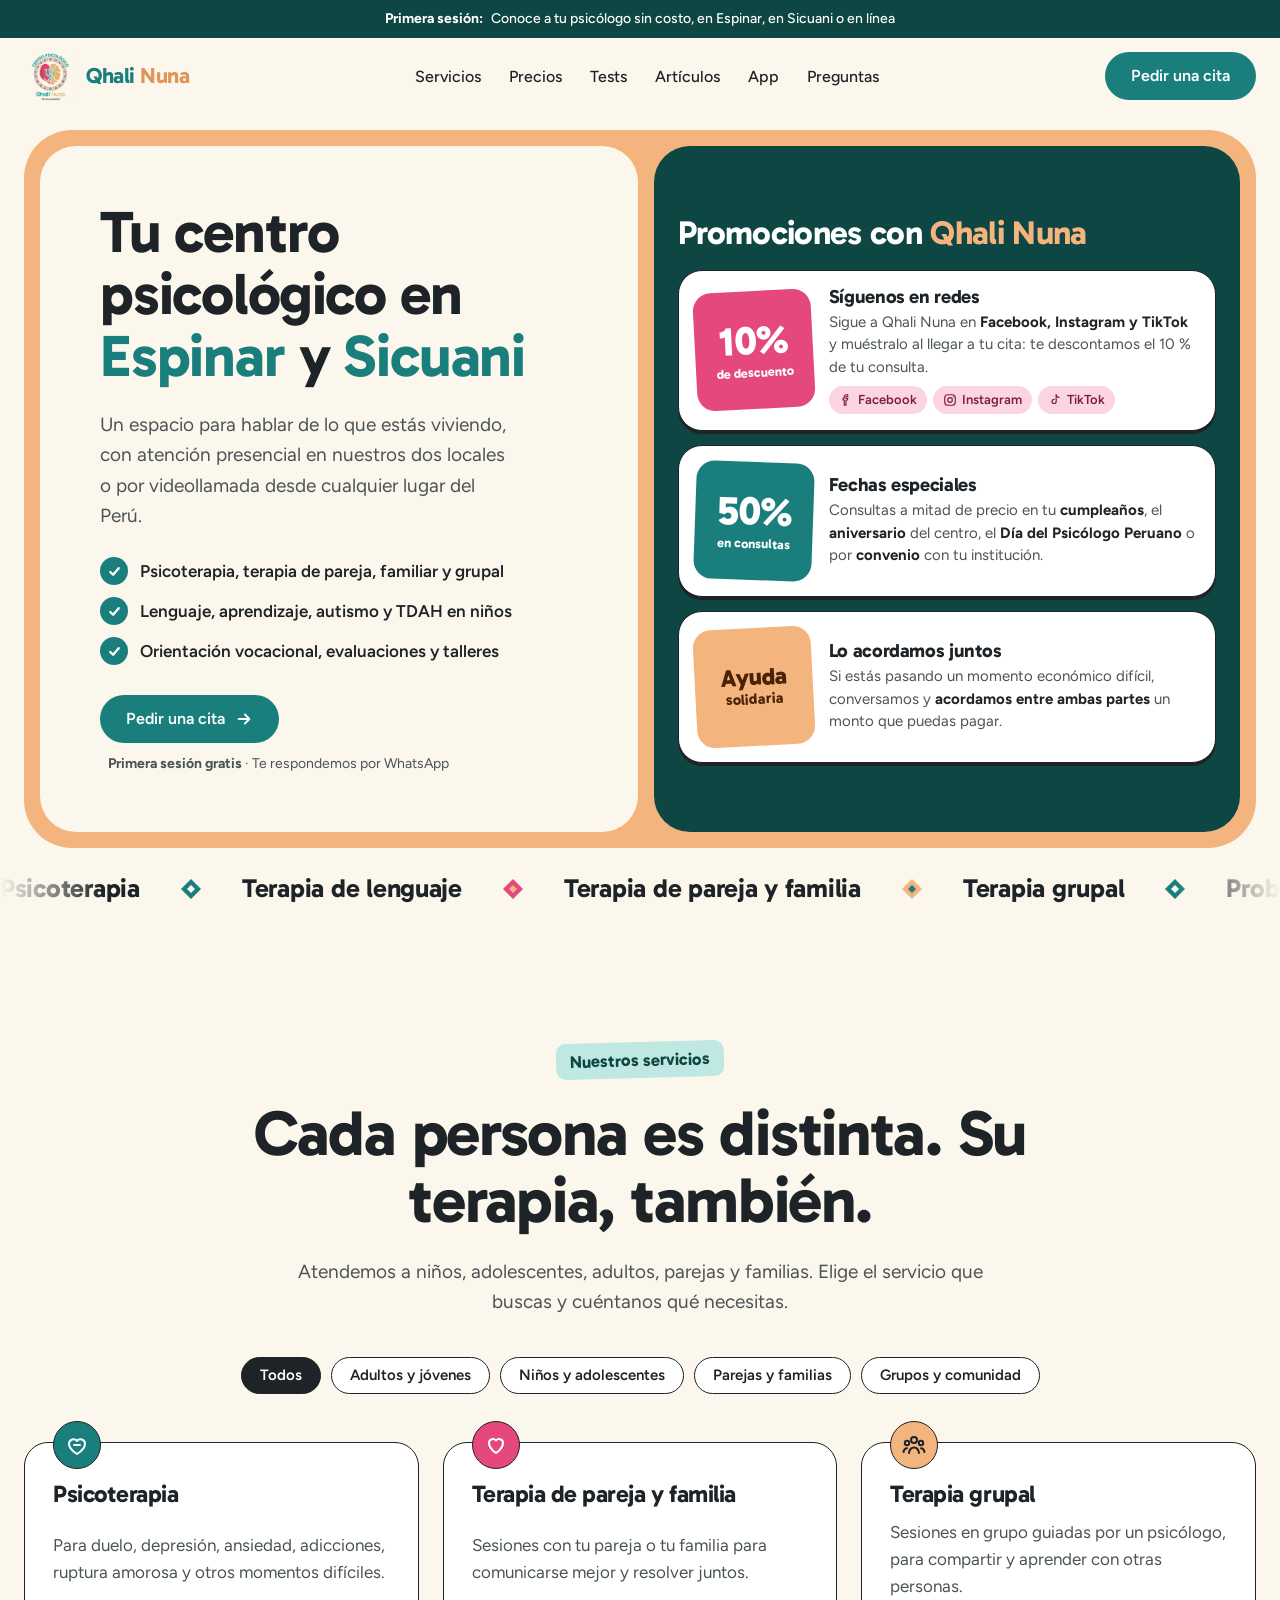
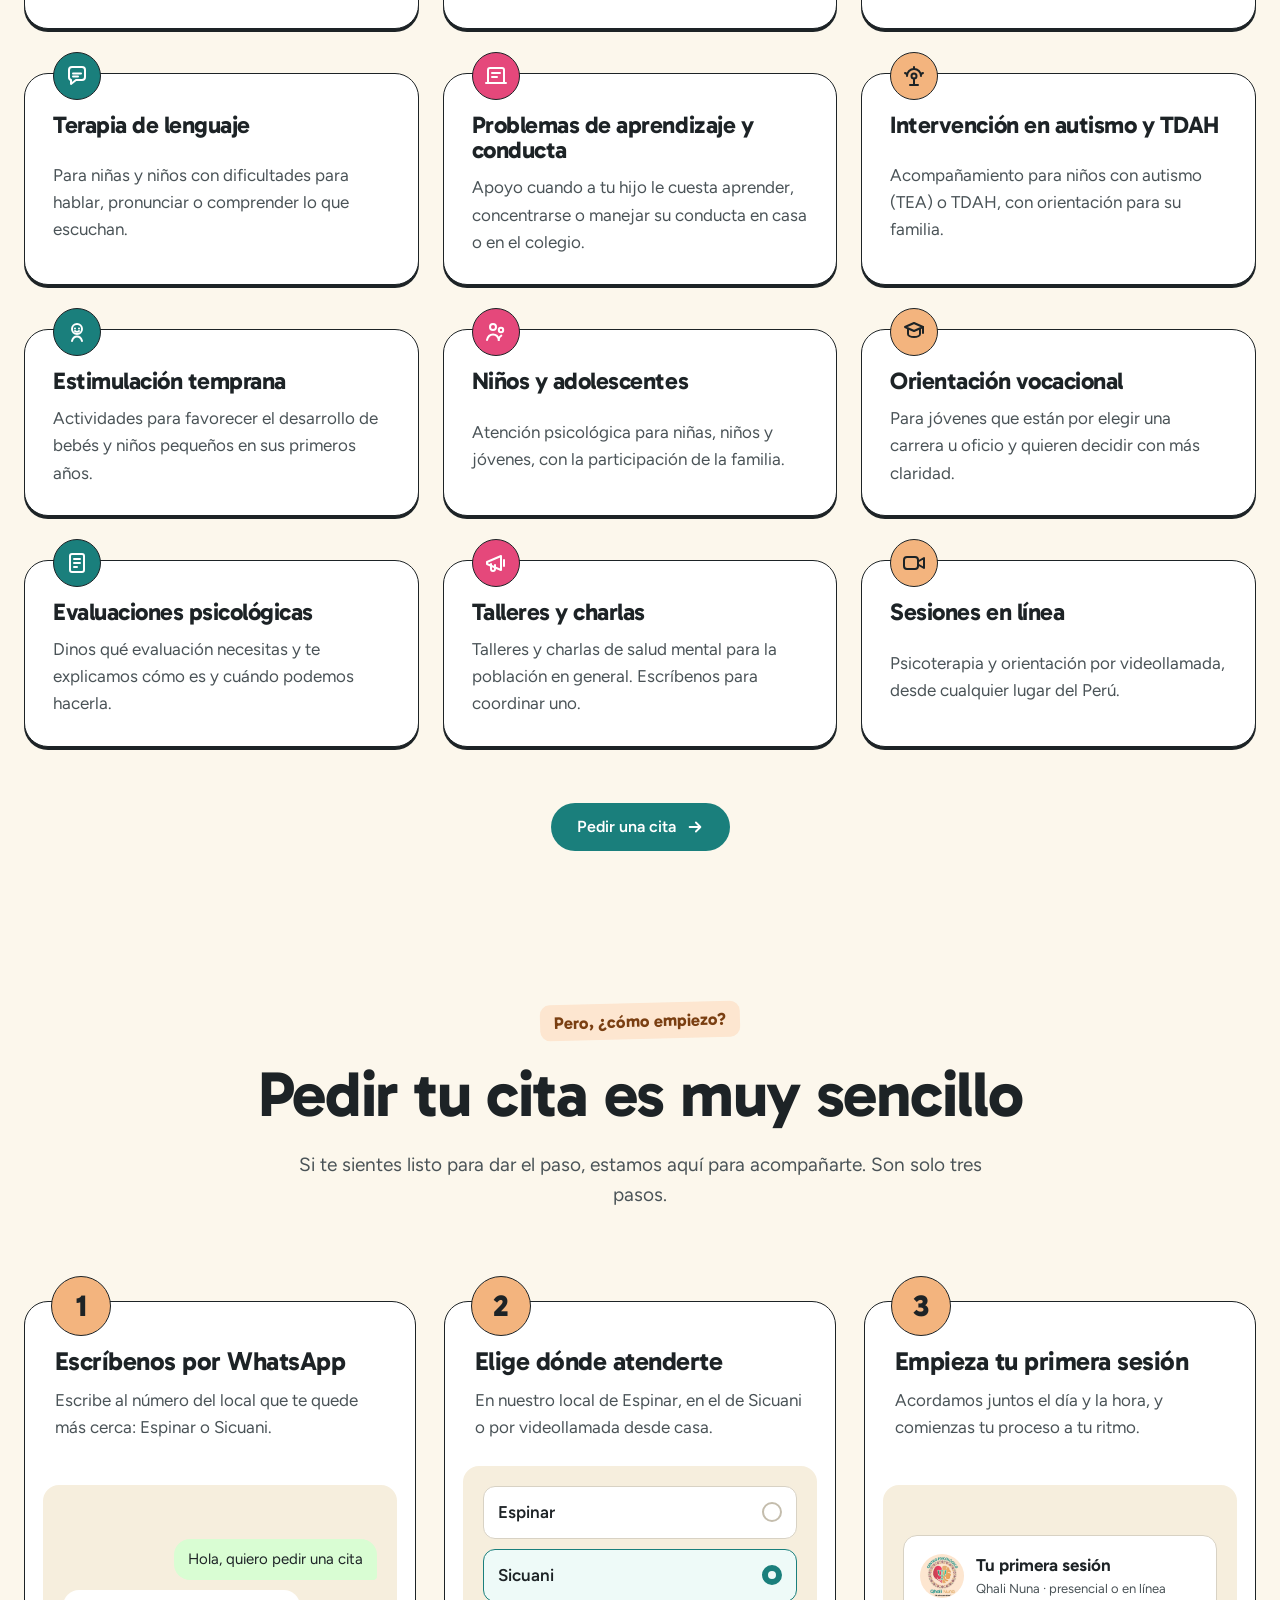
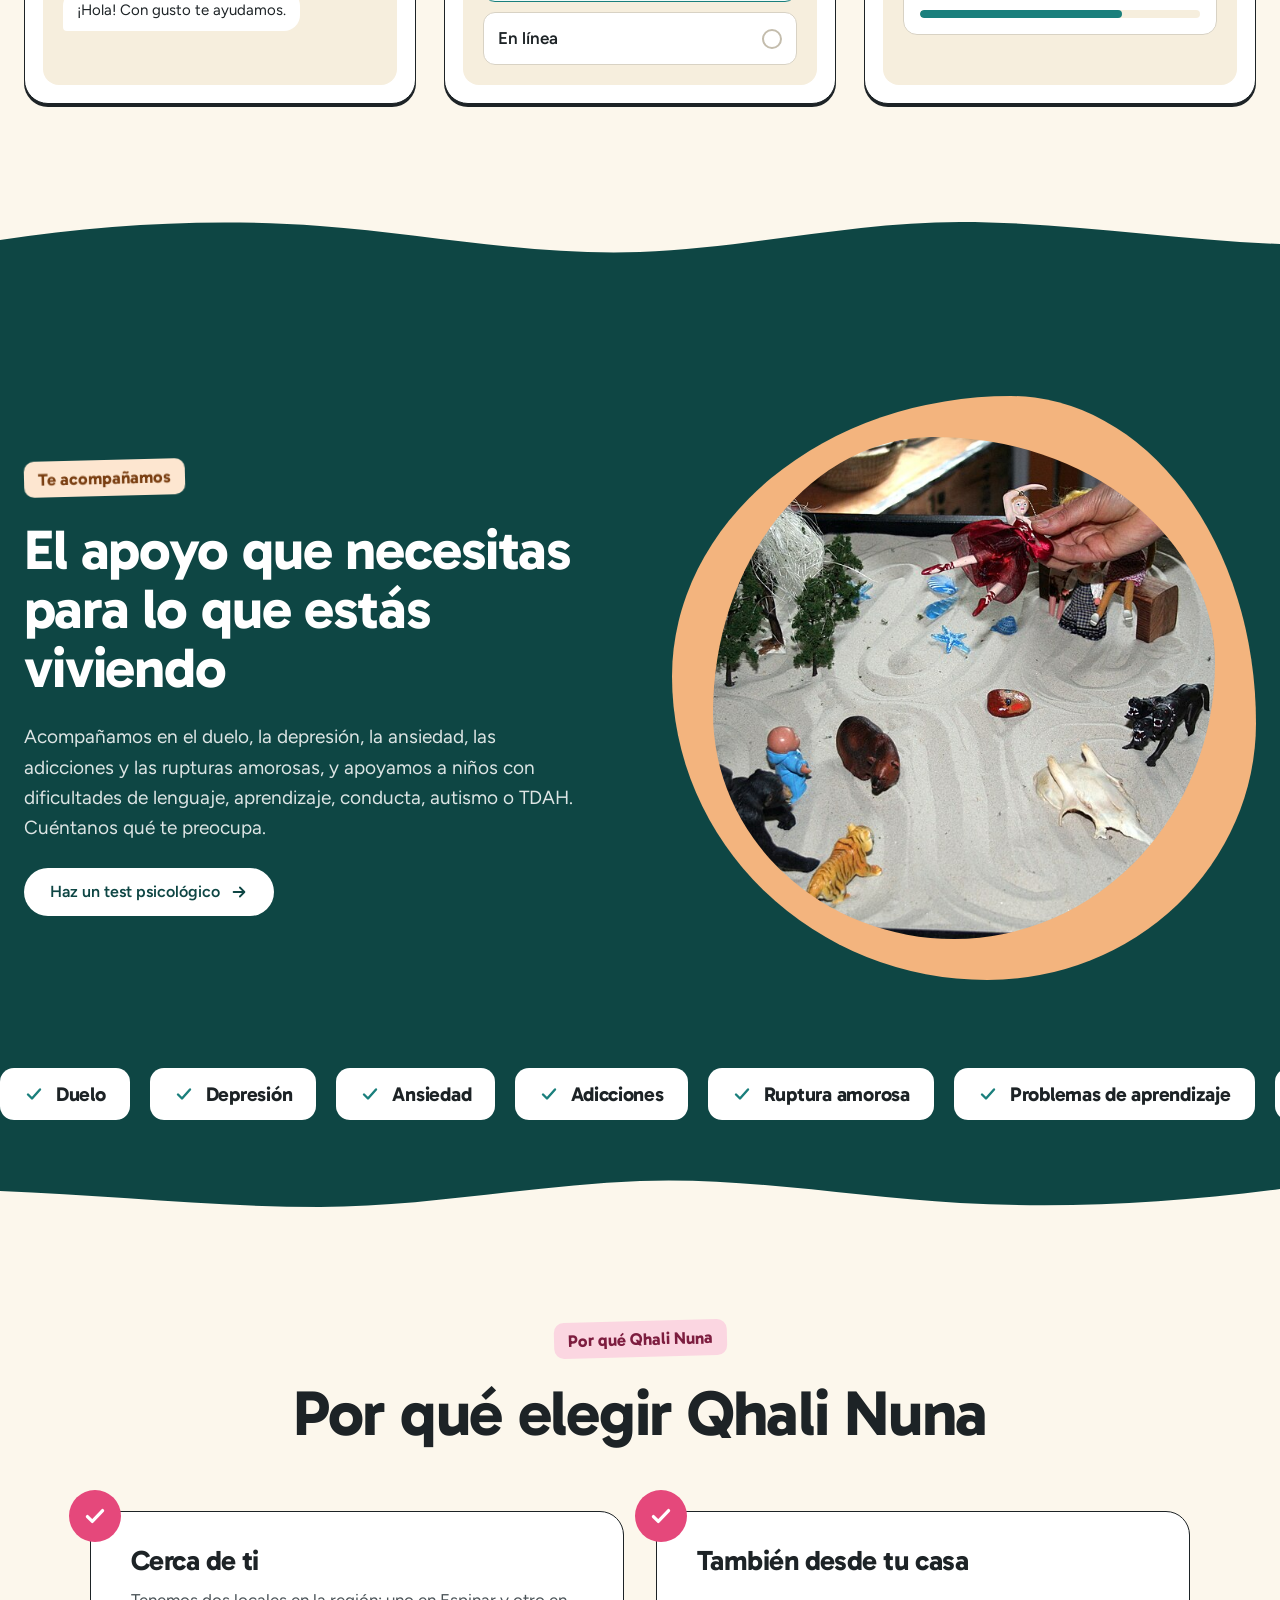
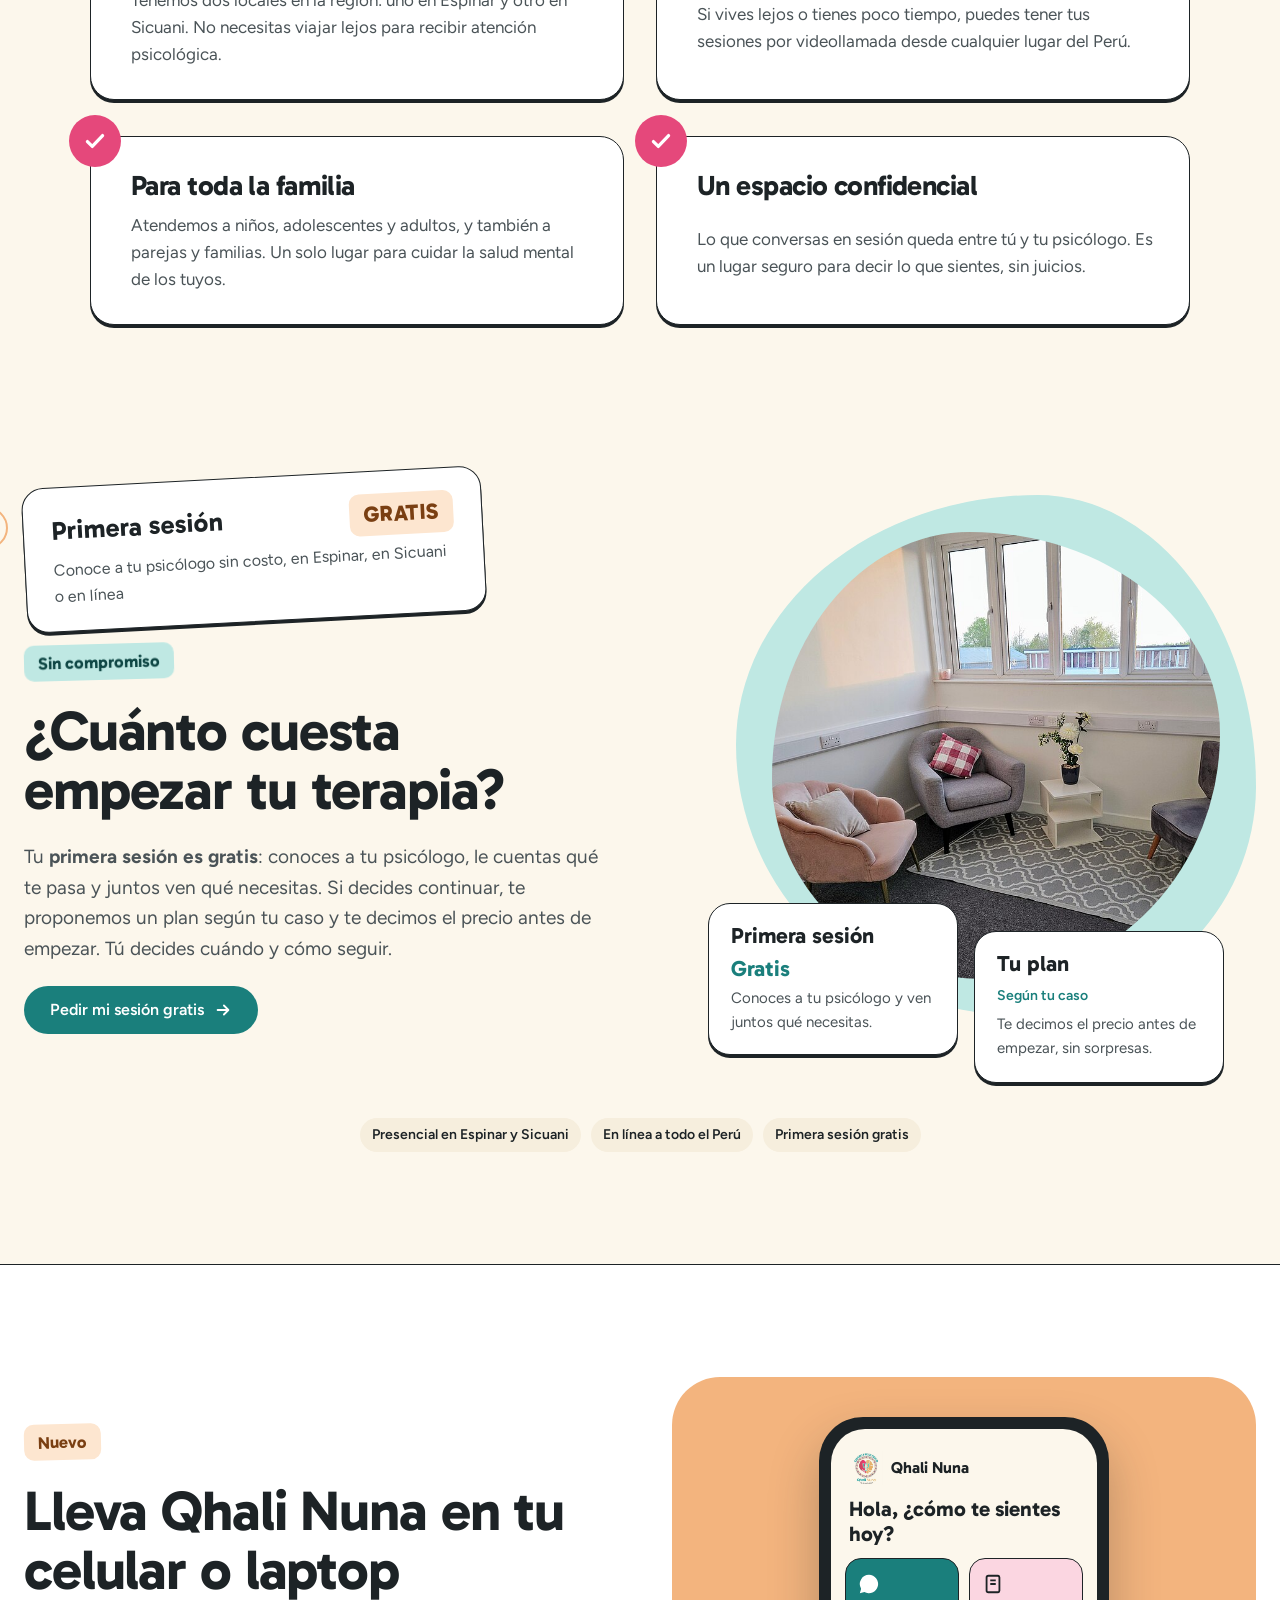
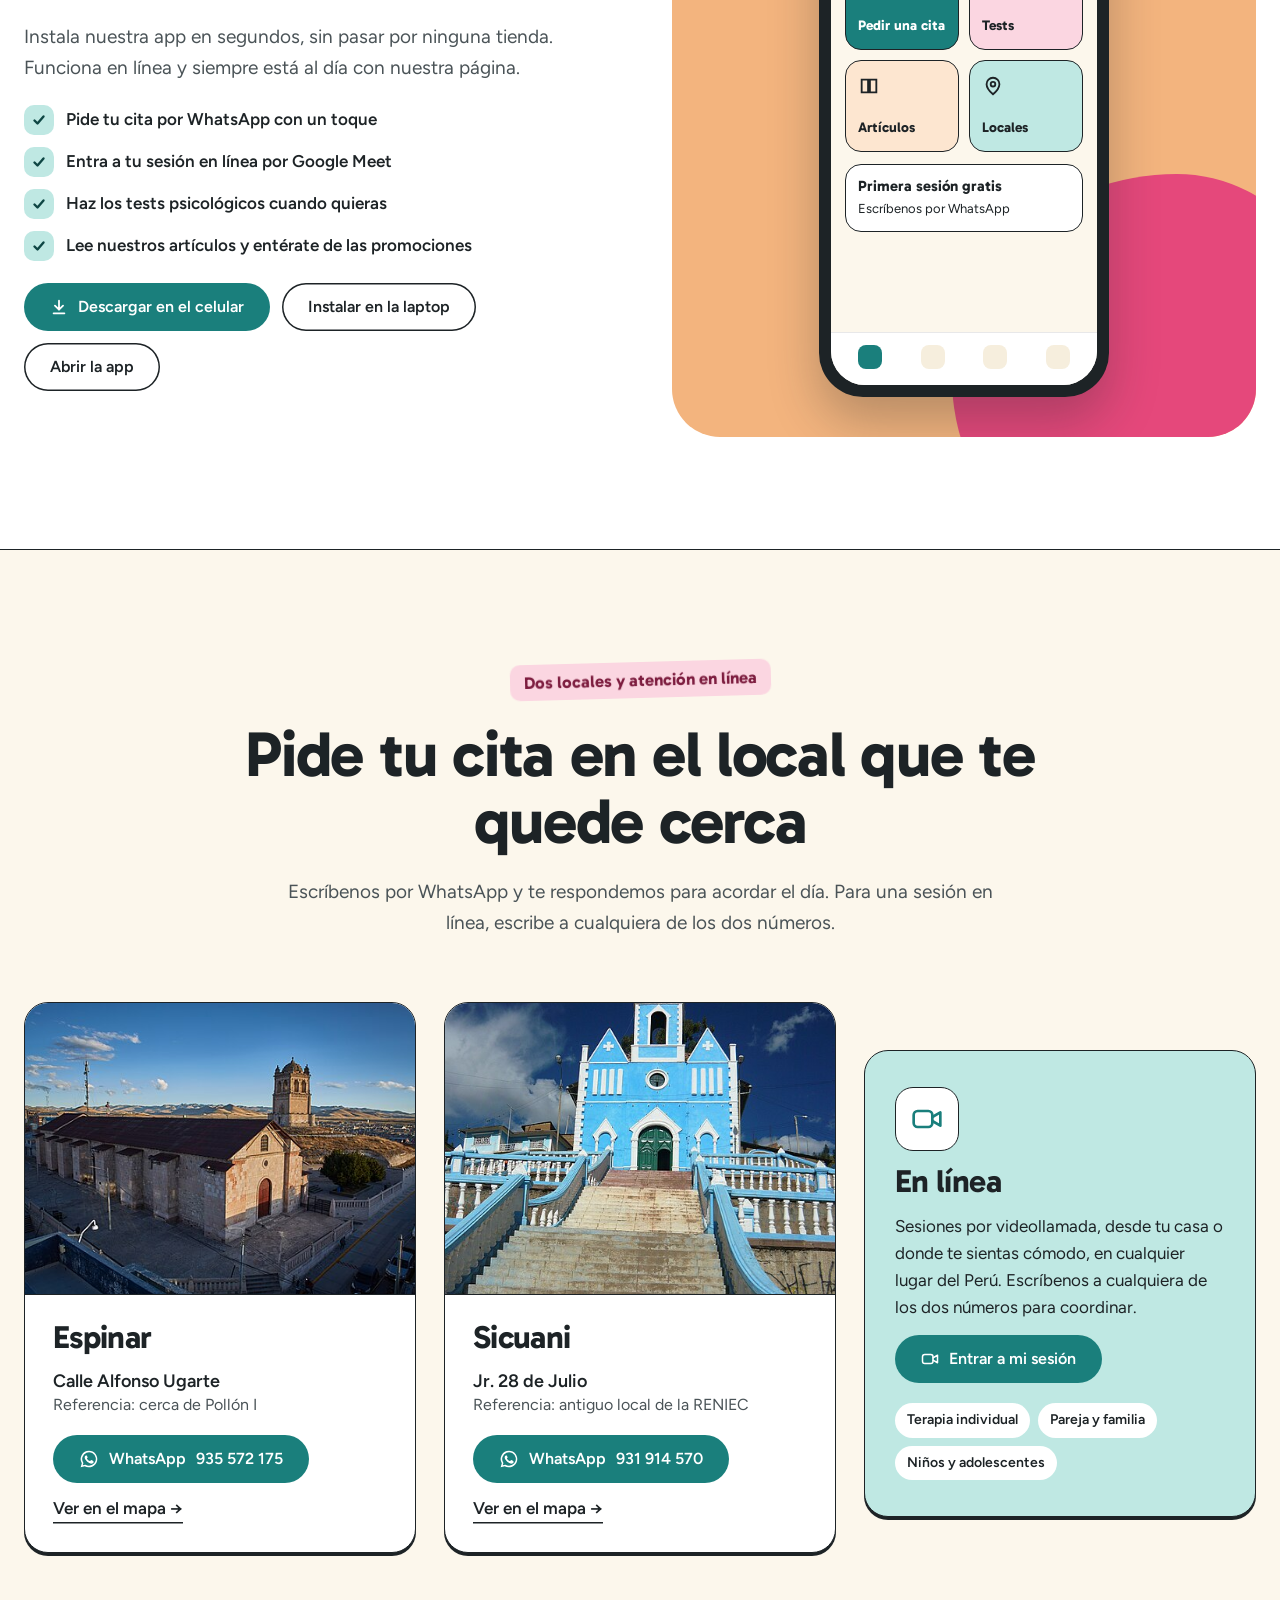
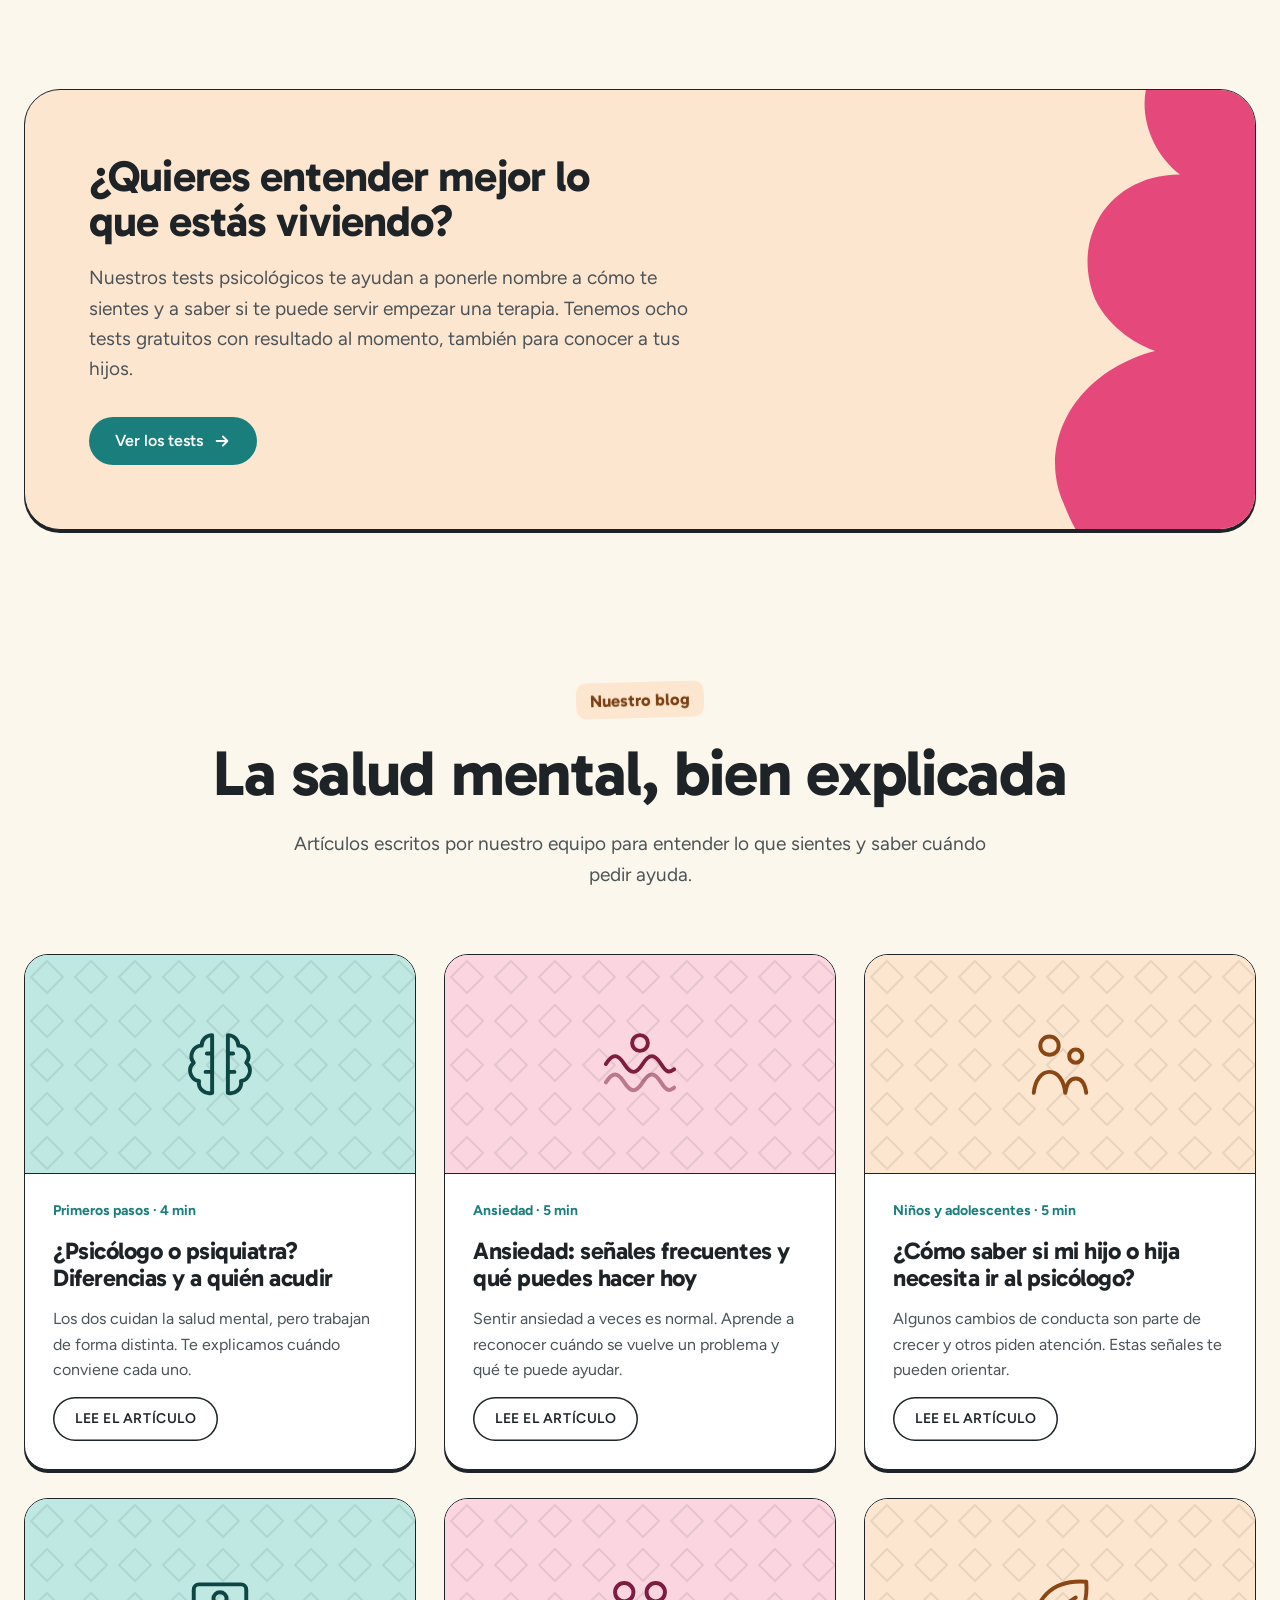
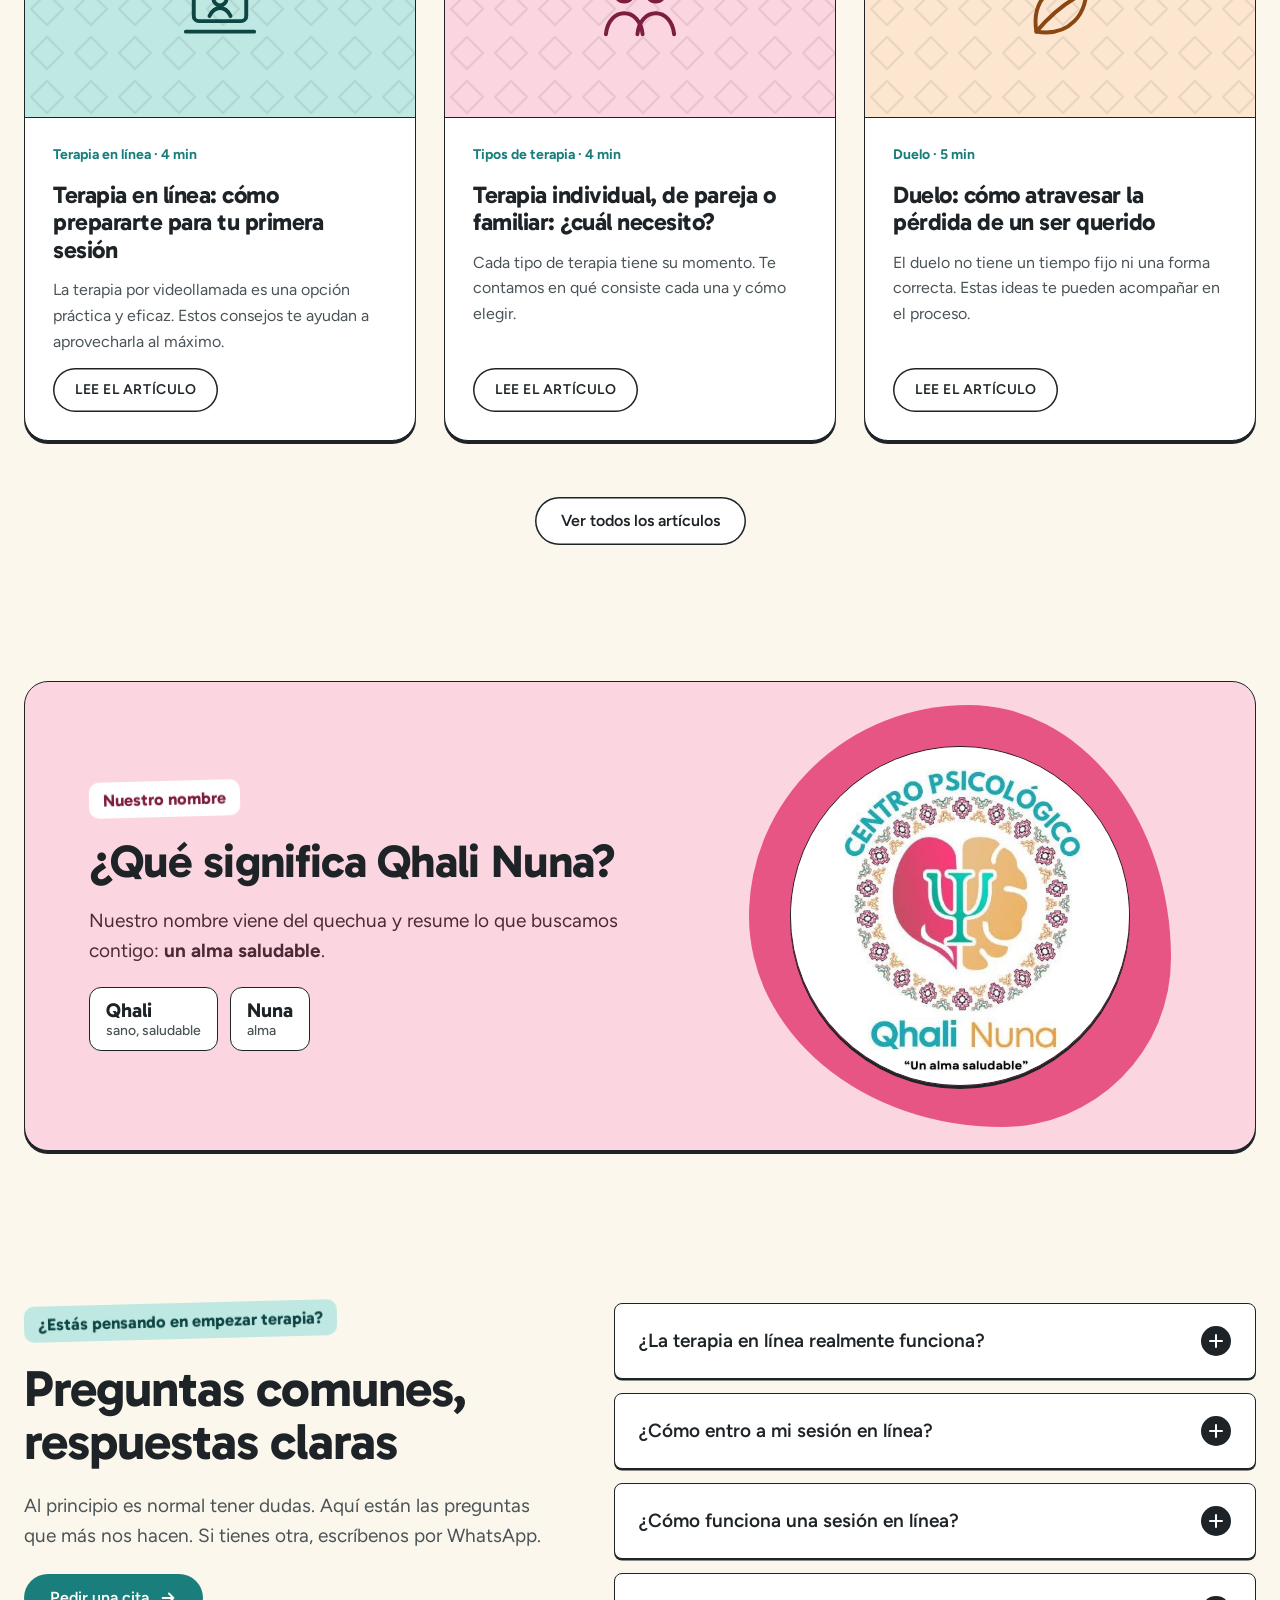
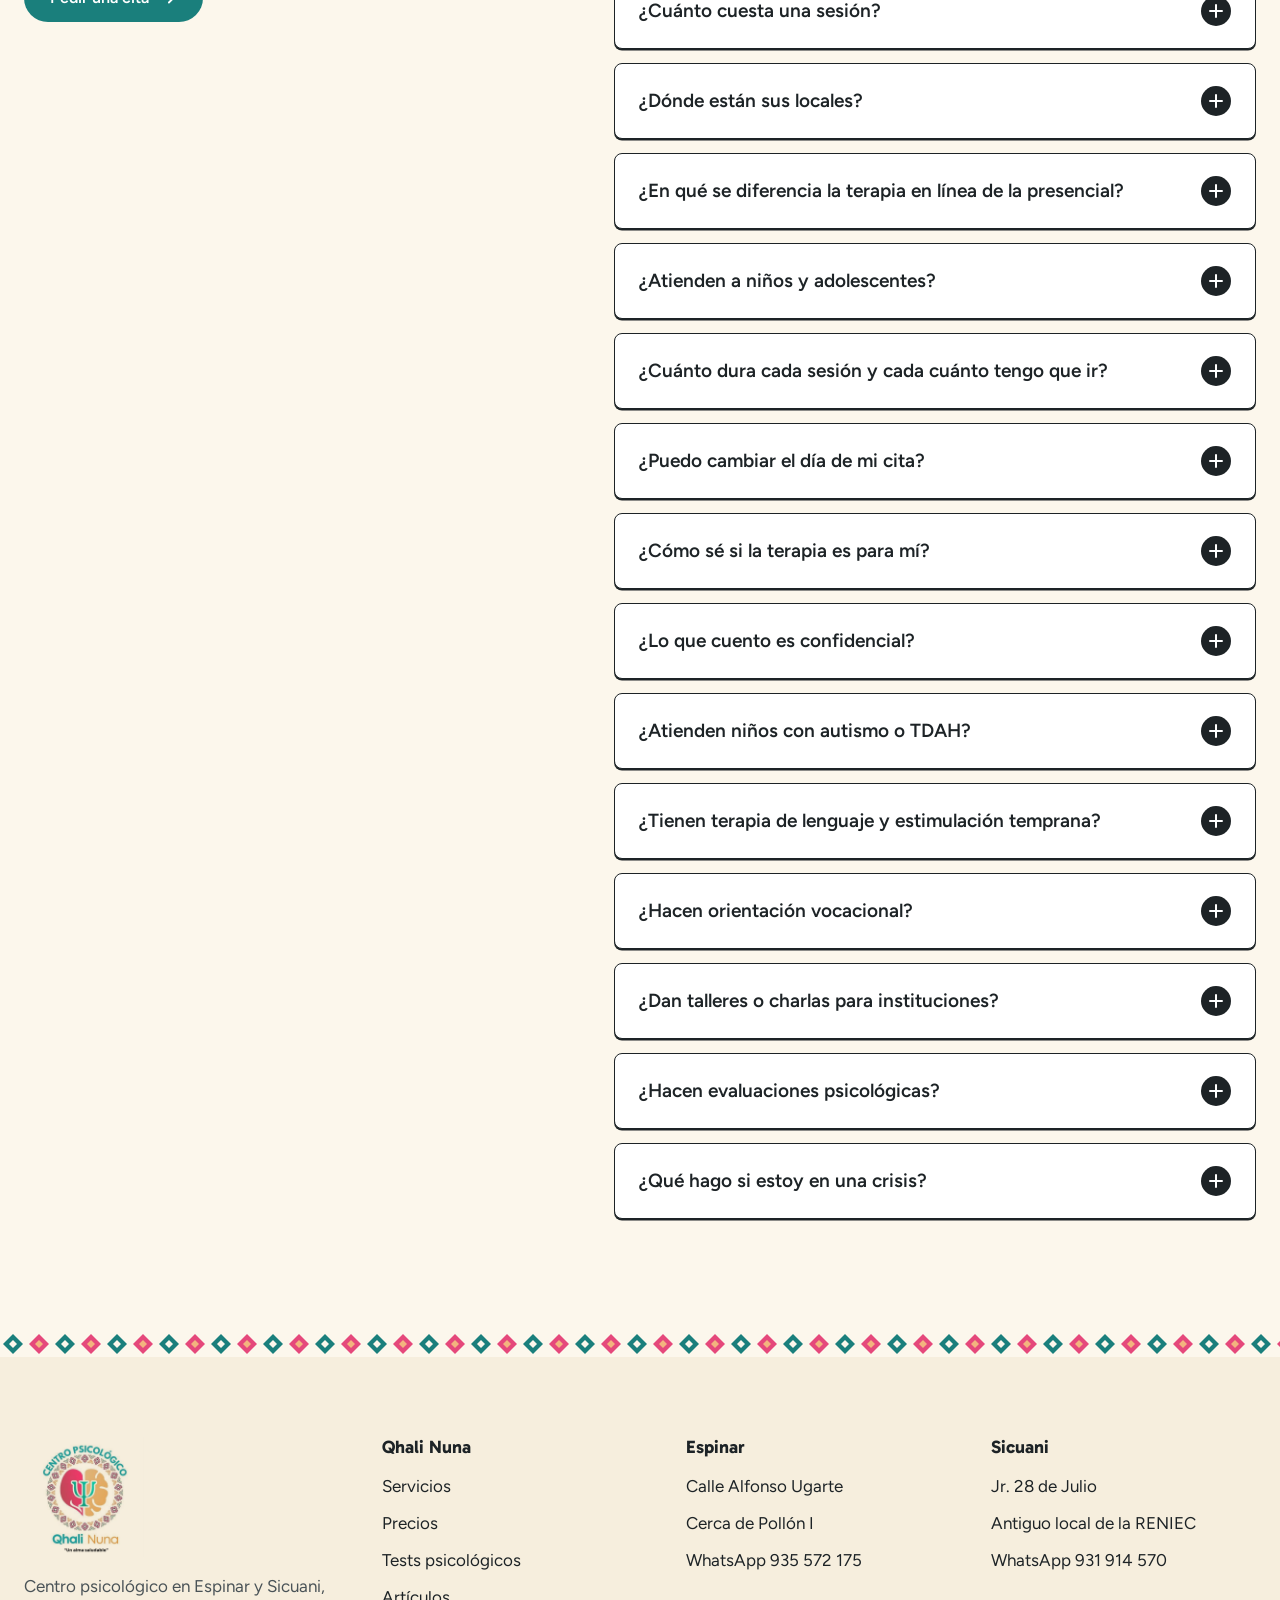
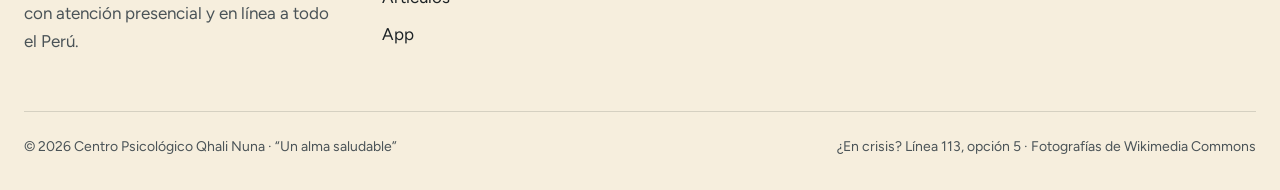
==== commit 02cc53d6: "Promociones en la portada, 8 tests (autismo, TDAH, estimulación temprana y auxilio) y señales en el " ====
--- a/index.html
+++ b/index.html
@@ -76,10 +76,34 @@
             <span class="hero__note"><b>Primera sesión gratis</b> · Te respondemos por WhatsApp</span>
           </div>
         </div>
-        <div class="hero__photo">
-          <!-- Foto provisional: cámbiala por una foto de tu sala de consulta -->
-          <img src="assets/img/photo-f170147564-1280.jpg" srcset="assets/img/photo-f170147564-960.jpg 960w, assets/img/photo-f170147564-1280.jpg 1280w" sizes="(max-width: 1080px) 100vw, 620px" width="1280" height="960" alt="Sala de consulta con sillones y una ventana amplia" fetchpriority="high">
-          <div class="hero__badge"><span class="dot" aria-hidden="true"></span>Citas por WhatsApp</div>
+        <div class="hero__promos" aria-labelledby="promos-h">
+          <h2 id="promos-h" class="promos__title enter">Promociones con <span>Qhali Nuna</span></h2>
+          <article class="promo promo--pink enter">
+            <span class="promo__big">10%<small>de descuento</small></span>
+            <div class="promo__body">
+              <h3>Síguenos en redes</h3>
+              <p>Sigue a Qhali Nuna en <b>Facebook, Instagram y TikTok</b> y muéstralo al llegar a tu cita: te descontamos el 10&nbsp;% de tu consulta.</p>
+              <p class="promo__social" data-redes>
+                <a data-red="facebook"><svg viewBox="0 0 24 24" fill="none" stroke="currentColor" stroke-width="2" stroke-linecap="round" stroke-linejoin="round" aria-hidden="true"><path d="M15 3h-2.5A3.5 3.5 0 0 0 9 6.5V9H7v3h2v9h3v-9h2.5l.5-3h-3V7a1 1 0 0 1 1-1h2z"/></svg>Facebook</a>
+                <a data-red="instagram"><svg viewBox="0 0 24 24" fill="none" stroke="currentColor" stroke-width="2" stroke-linecap="round" stroke-linejoin="round" aria-hidden="true"><rect x="3" y="3" width="18" height="18" rx="5"/><circle cx="12" cy="12" r="4"/><path d="M17.5 6.5h.01"/></svg>Instagram</a>
+                <a data-red="tiktok"><svg viewBox="0 0 24 24" fill="none" stroke="currentColor" stroke-width="2" stroke-linecap="round" stroke-linejoin="round" aria-hidden="true"><path d="M14 3v11.5a3.5 3.5 0 1 1-3.5-3.5"/><path d="M14 3c.4 2.6 2.2 4.4 5 4.6"/></svg>TikTok</a>
+              </p>
+            </div>
+          </article>
+          <article class="promo promo--teal enter">
+            <span class="promo__big">50%<small>en consultas</small></span>
+            <div class="promo__body">
+              <h3>Fechas especiales</h3>
+              <p>Consultas a mitad de precio en tu <b>cumpleaños</b>, el <b>aniversario</b> del centro, el <b>Día del Psicólogo Peruano</b> o por <b>convenio</b> con tu institución.</p>
+            </div>
+          </article>
+          <article class="promo promo--peach enter">
+            <span class="promo__big promo__big--word">Ayuda<small>solidaria</small></span>
+            <div class="promo__body">
+              <h3>Lo acordamos juntos</h3>
+              <p>Si estás pasando un momento económico difícil, conversamos y <b>acordamos entre ambas partes</b> un monto que puedas pagar.</p>
+            </div>
+          </article>
         </div>
       </div>
     </div>
@@ -277,10 +301,6 @@
           <h3>Para toda la familia</h3><p>Atendemos a niños, adolescentes y adultos, y también a parejas y familias. Un solo lugar para cuidar la salud mental de los tuyos.</p></article>
         <article class="card reveal" data-delay="1"><span class="tick"><svg viewBox="0 0 24 24" fill="none" stroke="currentColor" stroke-width="3" stroke-linecap="round" stroke-linejoin="round" aria-hidden="true"><path d="M5 12.5l4.5 4.5L19 7"/></svg></span>
           <h3>Un espacio confidencial</h3><p>Lo que conversas en sesión queda entre tú y tu psicólogo. Es un lugar seguro para decir lo que sientes, sin juicios.</p></article>
-        <article class="card reveal"><span class="tick"><svg viewBox="0 0 24 24" fill="none" stroke="currentColor" stroke-width="3" stroke-linecap="round" stroke-linejoin="round" aria-hidden="true"><path d="M5 12.5l4.5 4.5L19 7"/></svg></span>
-          <h3>Fácil de empezar</h3><p>Sin formularios largos: nos escribes por WhatsApp, eliges dónde atenderte y acordamos el día de tu primera sesión.</p></article>
-        <article class="card reveal" data-delay="1"><span class="tick"><svg viewBox="0 0 24 24" fill="none" stroke="currentColor" stroke-width="3" stroke-linecap="round" stroke-linejoin="round" aria-hidden="true"><path d="M5 12.5l4.5 4.5L19 7"/></svg></span>
-          <h3>Con raíces andinas</h3><p>Qhali Nuna significa “alma saludable” en quechua. Conocemos la realidad de nuestra región y de sus familias.</p></article>
       </div>
     </div>
   </section>
@@ -410,7 +430,7 @@
       <div class="cta-box reveal">
         <span class="cta-box__blob" aria-hidden="true"><svg viewBox="0 0 300 500" preserveAspectRatio="none"><path fill="currentColor" d="M300 0H175c-40 30-30 90 10 120-70 0-110 60-85 120 15 30 45 45 60 50-80 20-120 90-90 150 10 25 25 45 40 60h190z"/></svg></span>
         <h2 id="test-h">¿Quieres entender mejor lo que estás viviendo?</h2>
-        <p>Nuestros tests psicológicos te ayudan a ponerle nombre a cómo te sientes y a saber si te puede servir empezar una terapia. Tenemos diez tests gratuitos, con resultado al momento.</p>
+        <p>Nuestros tests psicológicos te ayudan a ponerle nombre a cómo te sientes y a saber si te puede servir empezar una terapia. Tenemos ocho tests gratuitos con resultado al momento, también para conocer a tus hijos.</p>
         <a class="btn btn--primary" href="tests.html">Ver los tests
           <svg class="arrow" viewBox="0 0 20 20" fill="none" stroke="currentColor" stroke-width="2" stroke-linecap="round" stroke-linejoin="round" aria-hidden="true"><path d="M4 10h11M11 5l5 5-5 5"/></svg></a>
       </div>
--- a/styles.css
+++ b/styles.css
@@ -639,3 +639,38 @@
 .service.is-hidden { display: none; }
 @media (max-width: 1080px) { .services--grid { grid-template-columns: 1fr 1fr; } }
 @media (max-width: 680px) { .services--grid { grid-template-columns: 1fr; gap: 40px; } .svc-filter { margin-top: -12px; justify-content: flex-start; flex-wrap: nowrap; overflow-x: auto; padding-bottom: 6px; } .svc-filter__btn { white-space: nowrap; } }
+
+/* ---------- Promociones en la portada ---------- */
+.hero__promos { position: relative; display: flex; flex-direction: column; justify-content: center; gap: 14px; padding: 28px 24px; border-radius: calc(var(--r-xl) - 12px); background: var(--teal-deep); color: #fff; }
+.promos__title { font-size: clamp(26px, 2.6vw, 36px); color: #fff; margin: 0 0 4px; line-height: 1.1; }
+.promos__title span { color: var(--peach); }
+.promo { display: grid; grid-template-columns: 118px minmax(0, 1fr); gap: 16px; align-items: center; background: #fff; color: var(--ink); border: 1.5px solid var(--line); box-shadow: var(--shadow); border-radius: var(--r-lg); padding: 16px; transition: transform .3s var(--ease), box-shadow .3s var(--ease); }
+.promo:hover { transform: translateY(-3px); box-shadow: var(--shadow-hover); }
+.promo__big { display: grid; place-items: center; align-content: center; aspect-ratio: 1; border-radius: 18px; font: 800 40px/1 var(--font-head); letter-spacing: -0.02em; text-align: center; transform: rotate(-3deg); }
+.promo__big small { display: block; margin-top: 6px; font: 700 13px/1.15 var(--font-head); letter-spacing: 0; }
+.promo__big--word { font-size: 24px; }
+.promo__big--word small { font-size: 15px; margin-top: 2px; }
+.promo--pink .promo__big { background: var(--pink); color: #fff; }
+.promo--teal .promo__big { background: var(--teal); color: #fff; transform: rotate(2deg); }
+.promo--peach .promo__big { background: var(--peach); color: #4a2306; }
+.promo__body h3 { font-size: 19px; margin: 0 0 4px; }
+.promo__body p { margin: 0; font-size: 15px; line-height: 1.5; color: var(--ink-soft); }
+.promo__body p b { color: var(--ink); }
+.promo__social { display: flex; flex-wrap: wrap; gap: 6px; margin-top: 8px !important; }
+.promo__social a { display: inline-flex; align-items: center; gap: 5px; font-size: 13px; font-weight: 600; color: var(--pink-deep); background: var(--pink-light); border-radius: 999px; padding: 4px 10px; text-decoration: none; }
+.promo__social a[href]:hover { background: var(--pink); color: #fff; }
+.promo__social svg { width: 14px; height: 14px; }
+@media (max-width: 1080px) { .hero__promos { padding: 28px; } }
+@media (max-width: 680px) {
+  .hero__promos { padding: 22px 14px; border-radius: 24px; }
+  .promo { grid-template-columns: 88px minmax(0, 1fr); gap: 12px; padding: 12px; }
+  .promo__big { font-size: 30px; border-radius: 14px; }
+  .promo__big small { font-size: 11px; }
+  .promo__big--word { font-size: 18px; }
+  .promo__big--word small { font-size: 12px; }
+}
+
+/* lista numerada en artículos */
+.prose ol { list-style: none; counter-reset: n; margin: 0 0 22px; padding: 0; display: grid; gap: 12px; }
+.prose ol li { counter-increment: n; position: relative; margin: 0; padding: 14px 16px 14px 62px; background: #fff; border: 1.5px solid var(--line); border-radius: var(--r-md); box-shadow: var(--shadow); }
+.prose ol li::before { content: counter(n); position: absolute; left: 14px; top: 50%; transform: translateY(-50%); display: grid; place-items: center; width: 34px; height: 34px; border-radius: 50%; background: var(--peach); color: #4a2306; font: 800 17px/1 var(--font-head); }
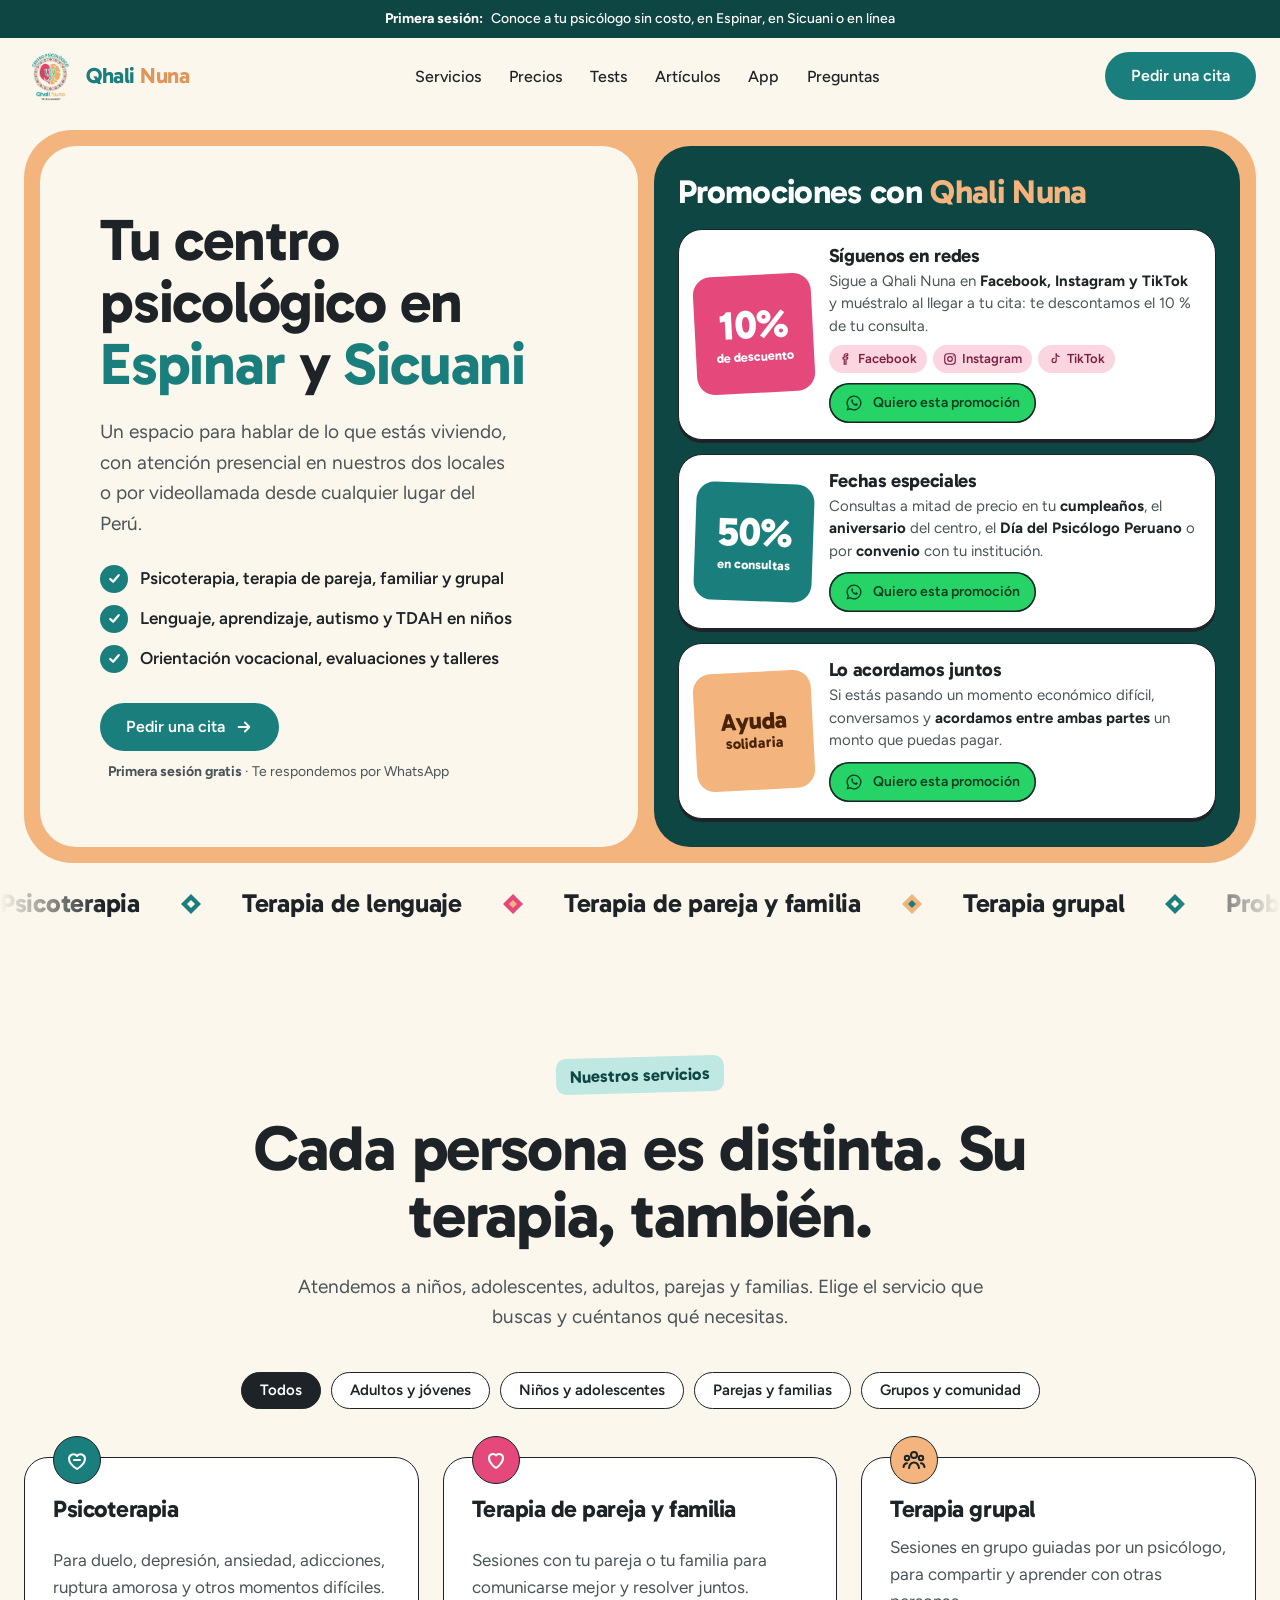
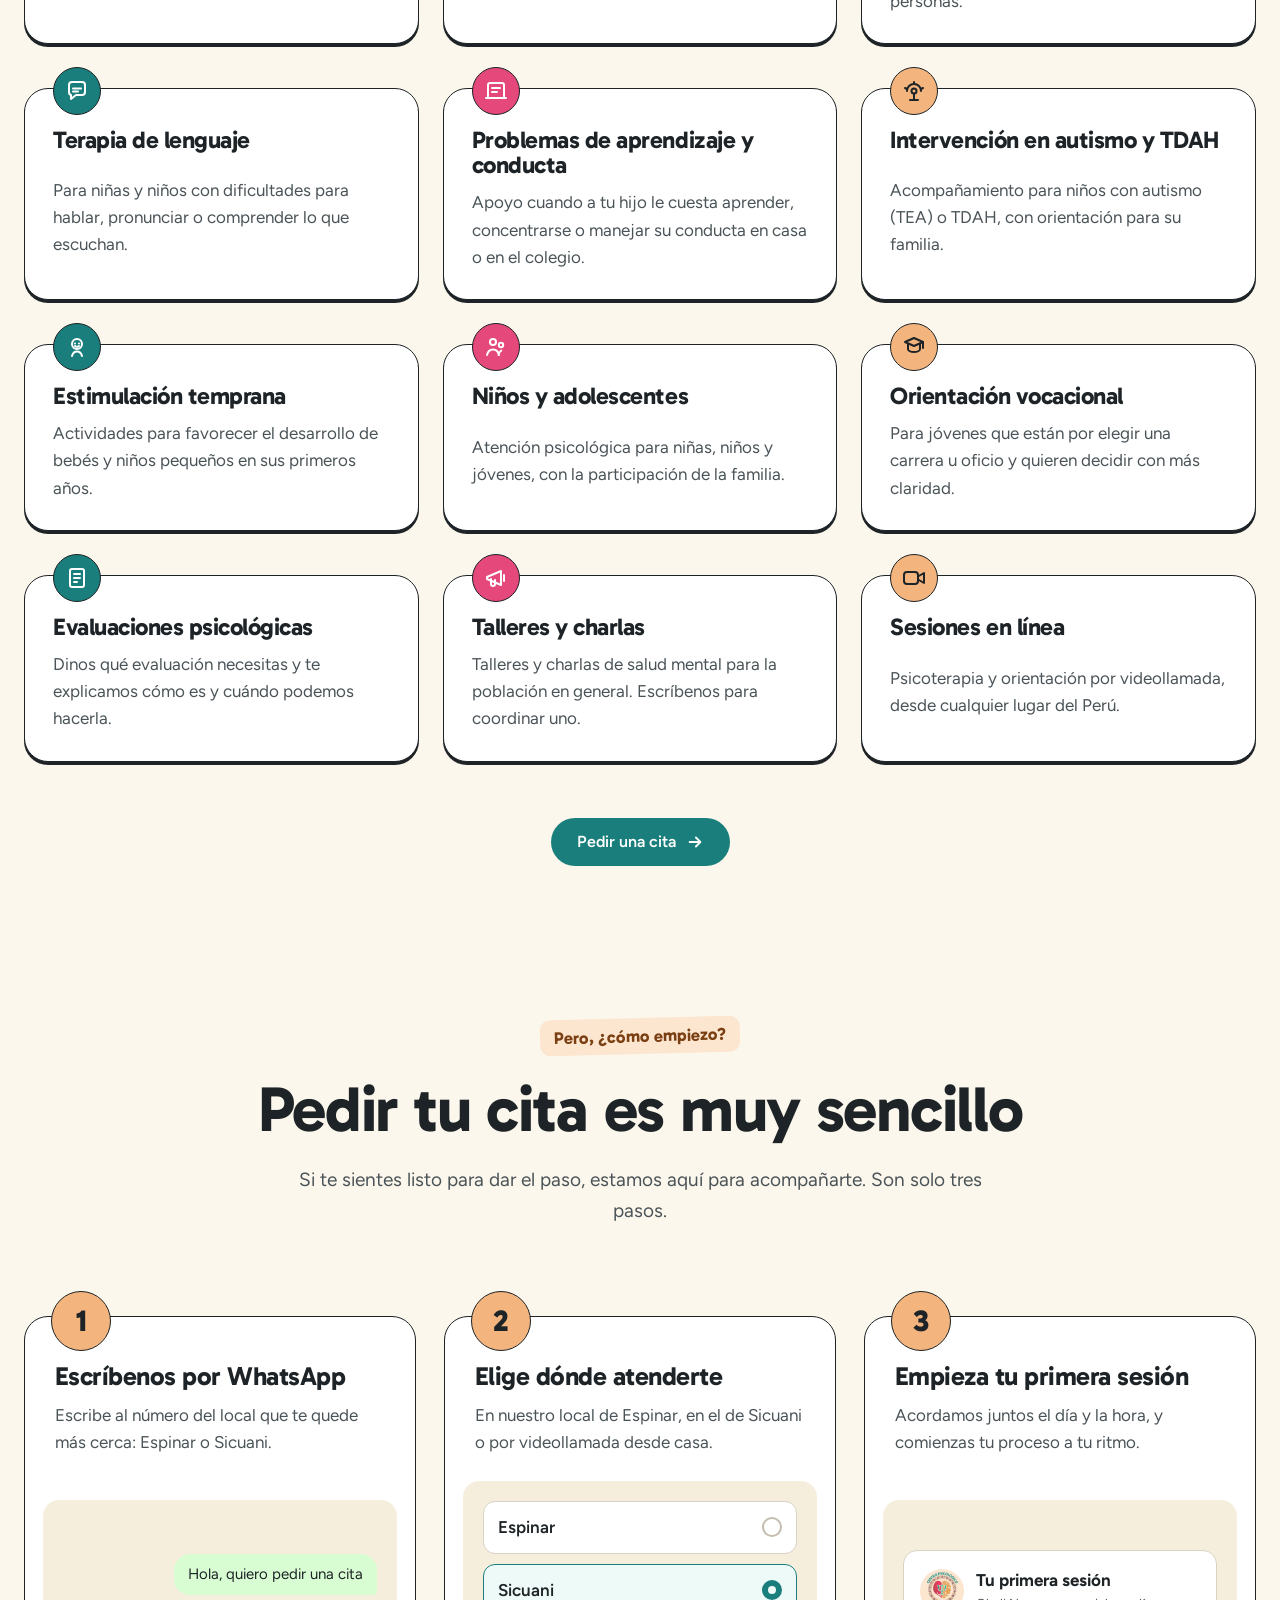
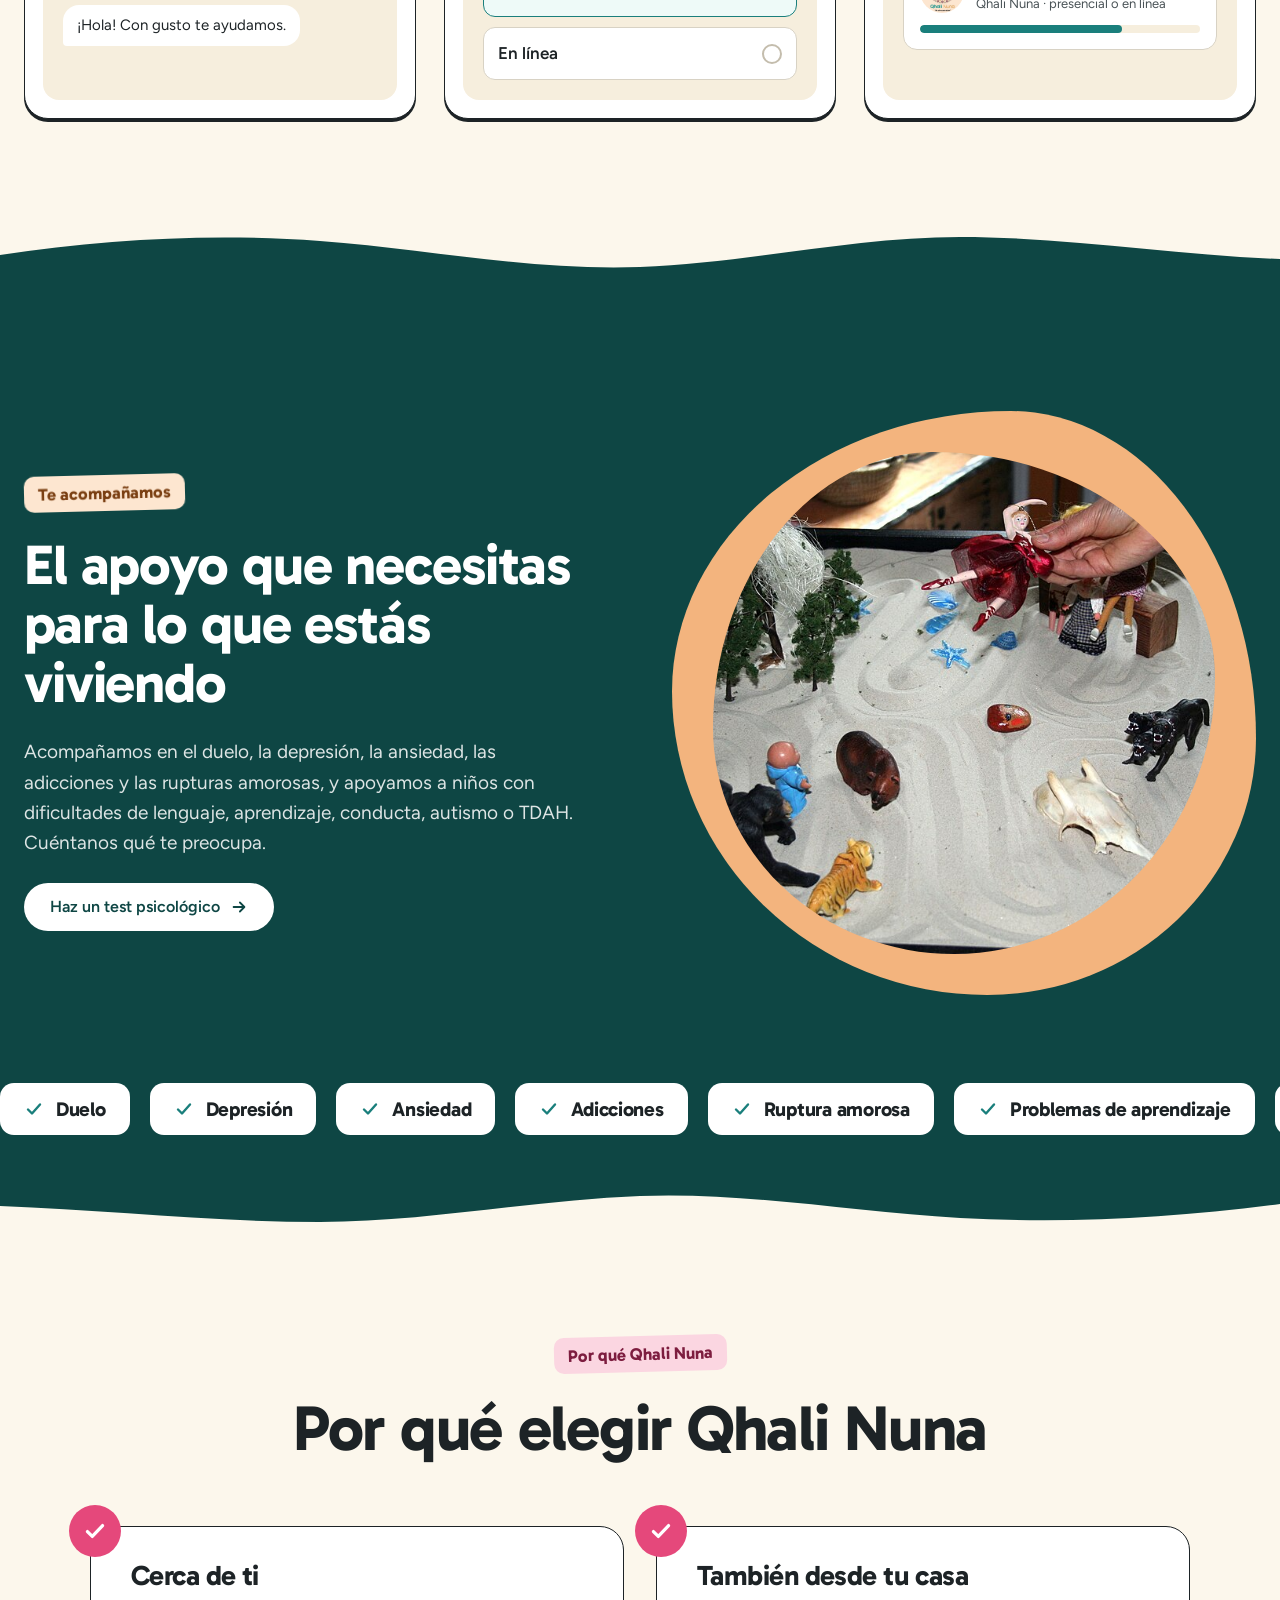
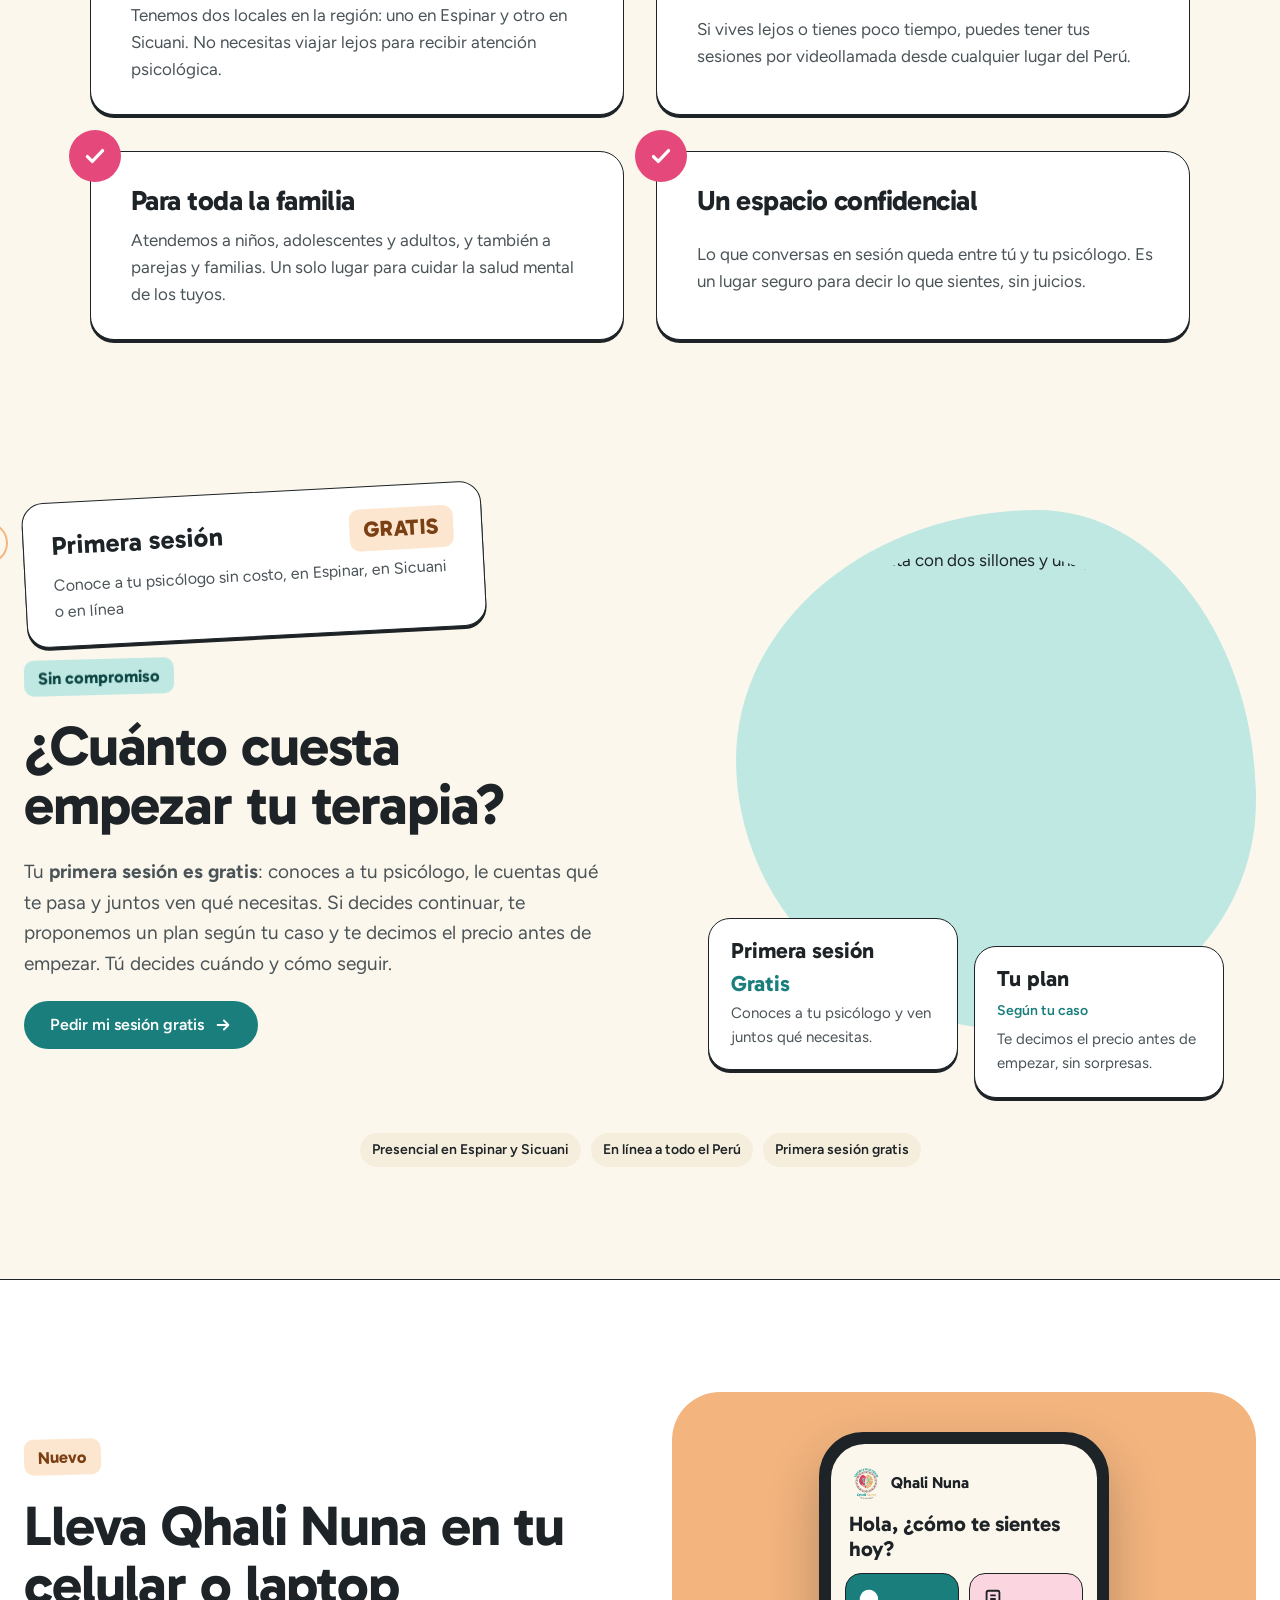
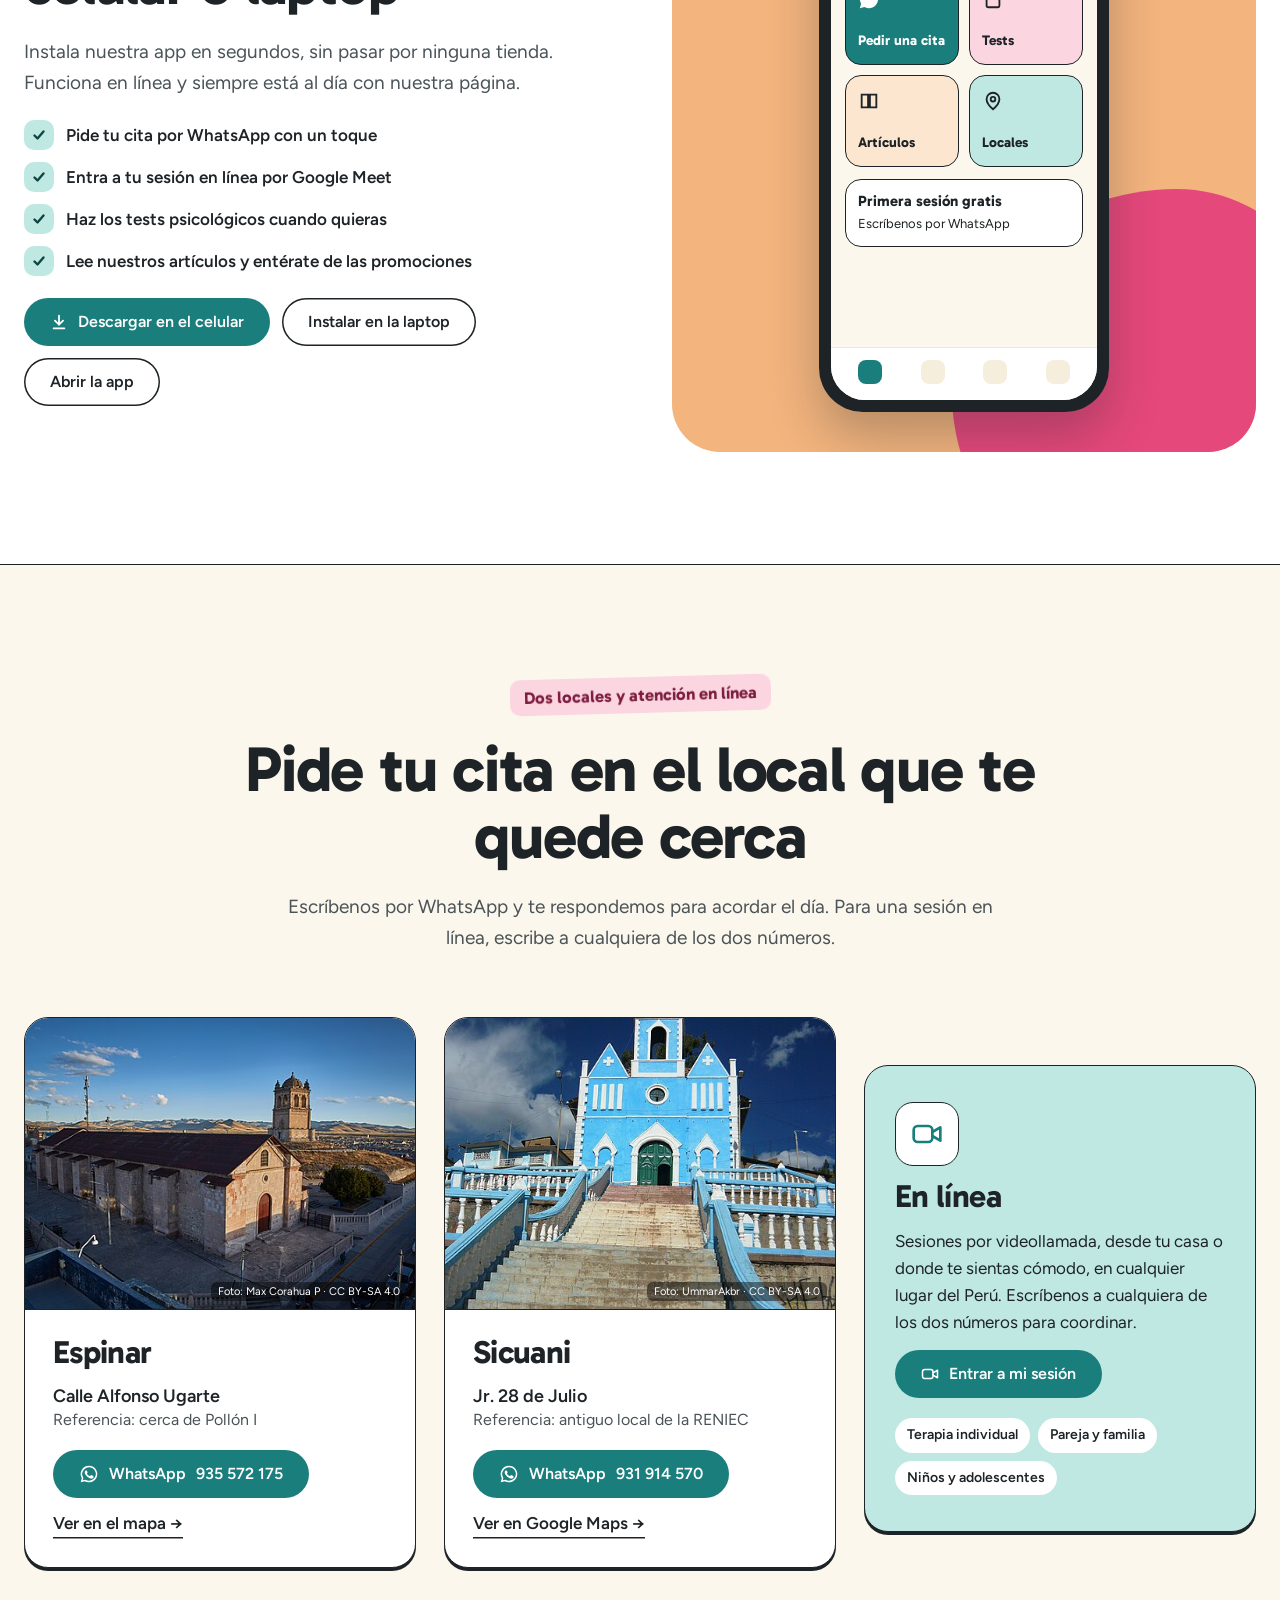
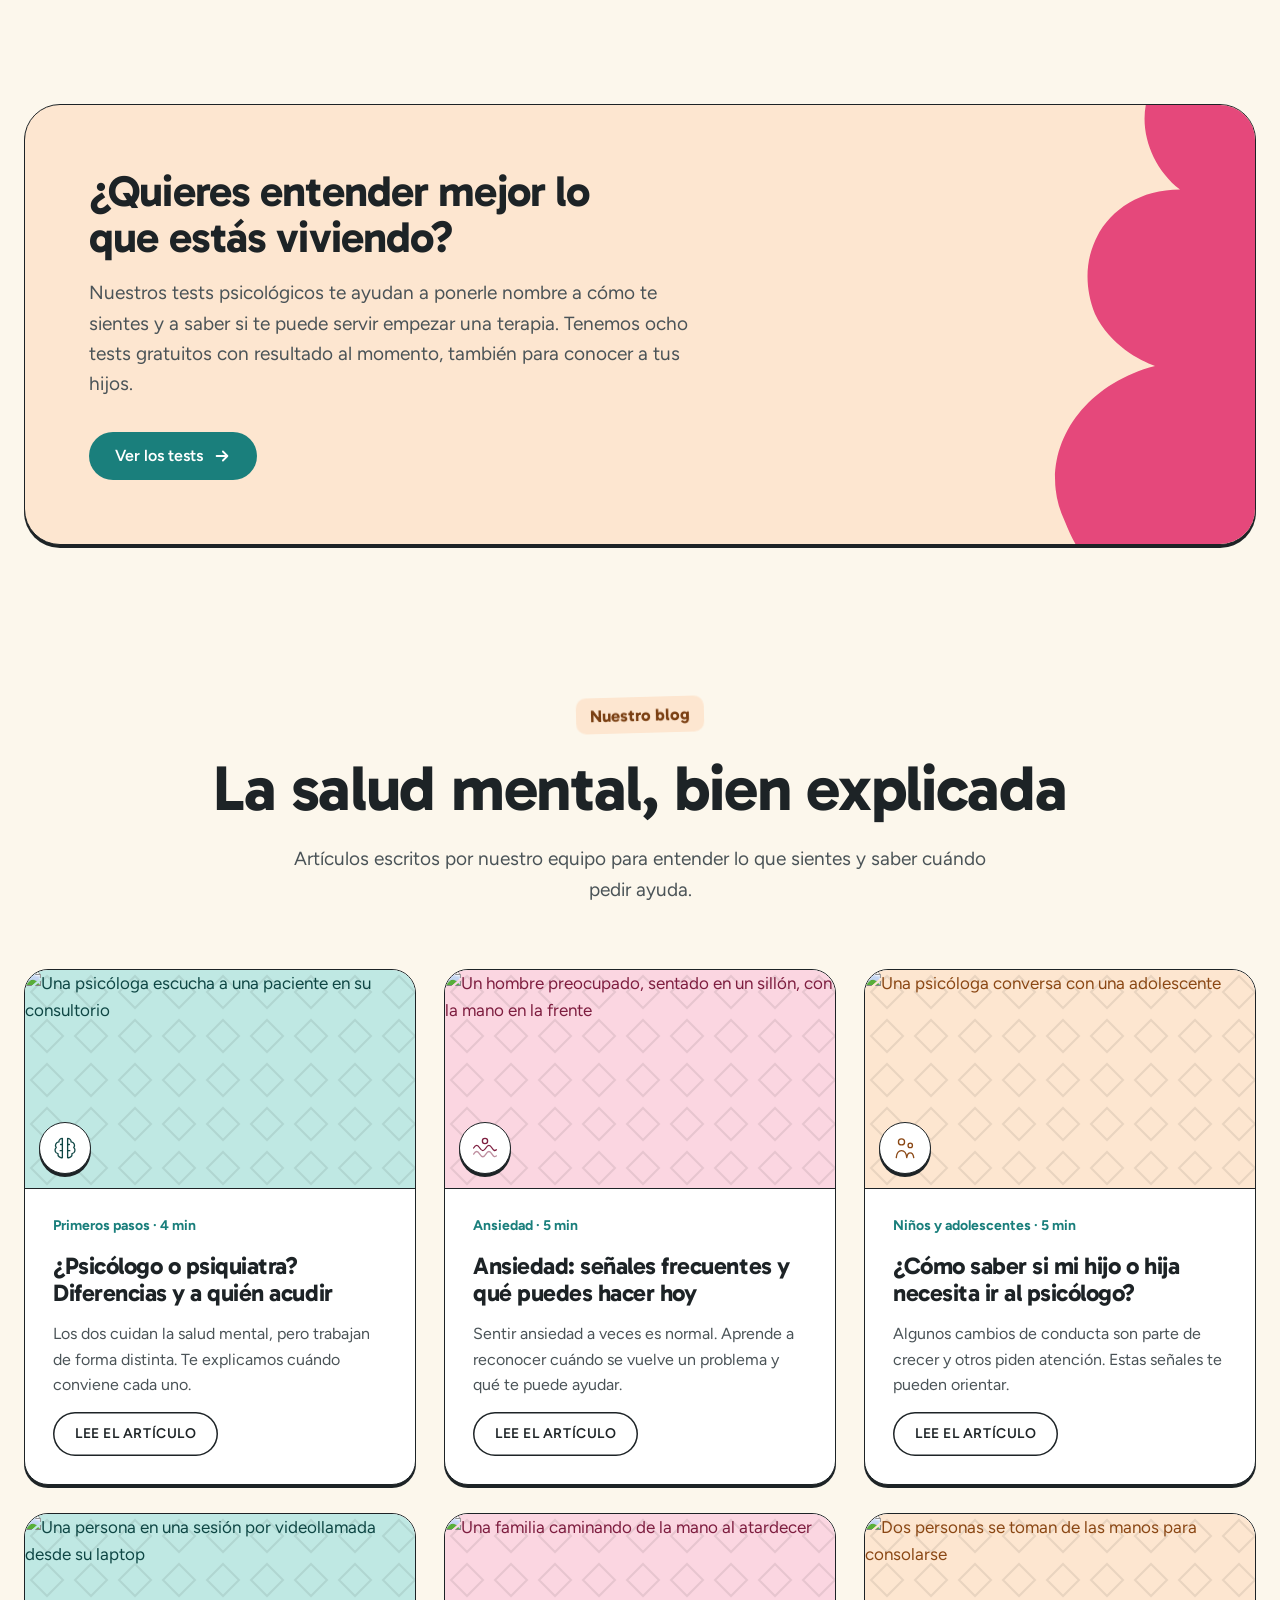
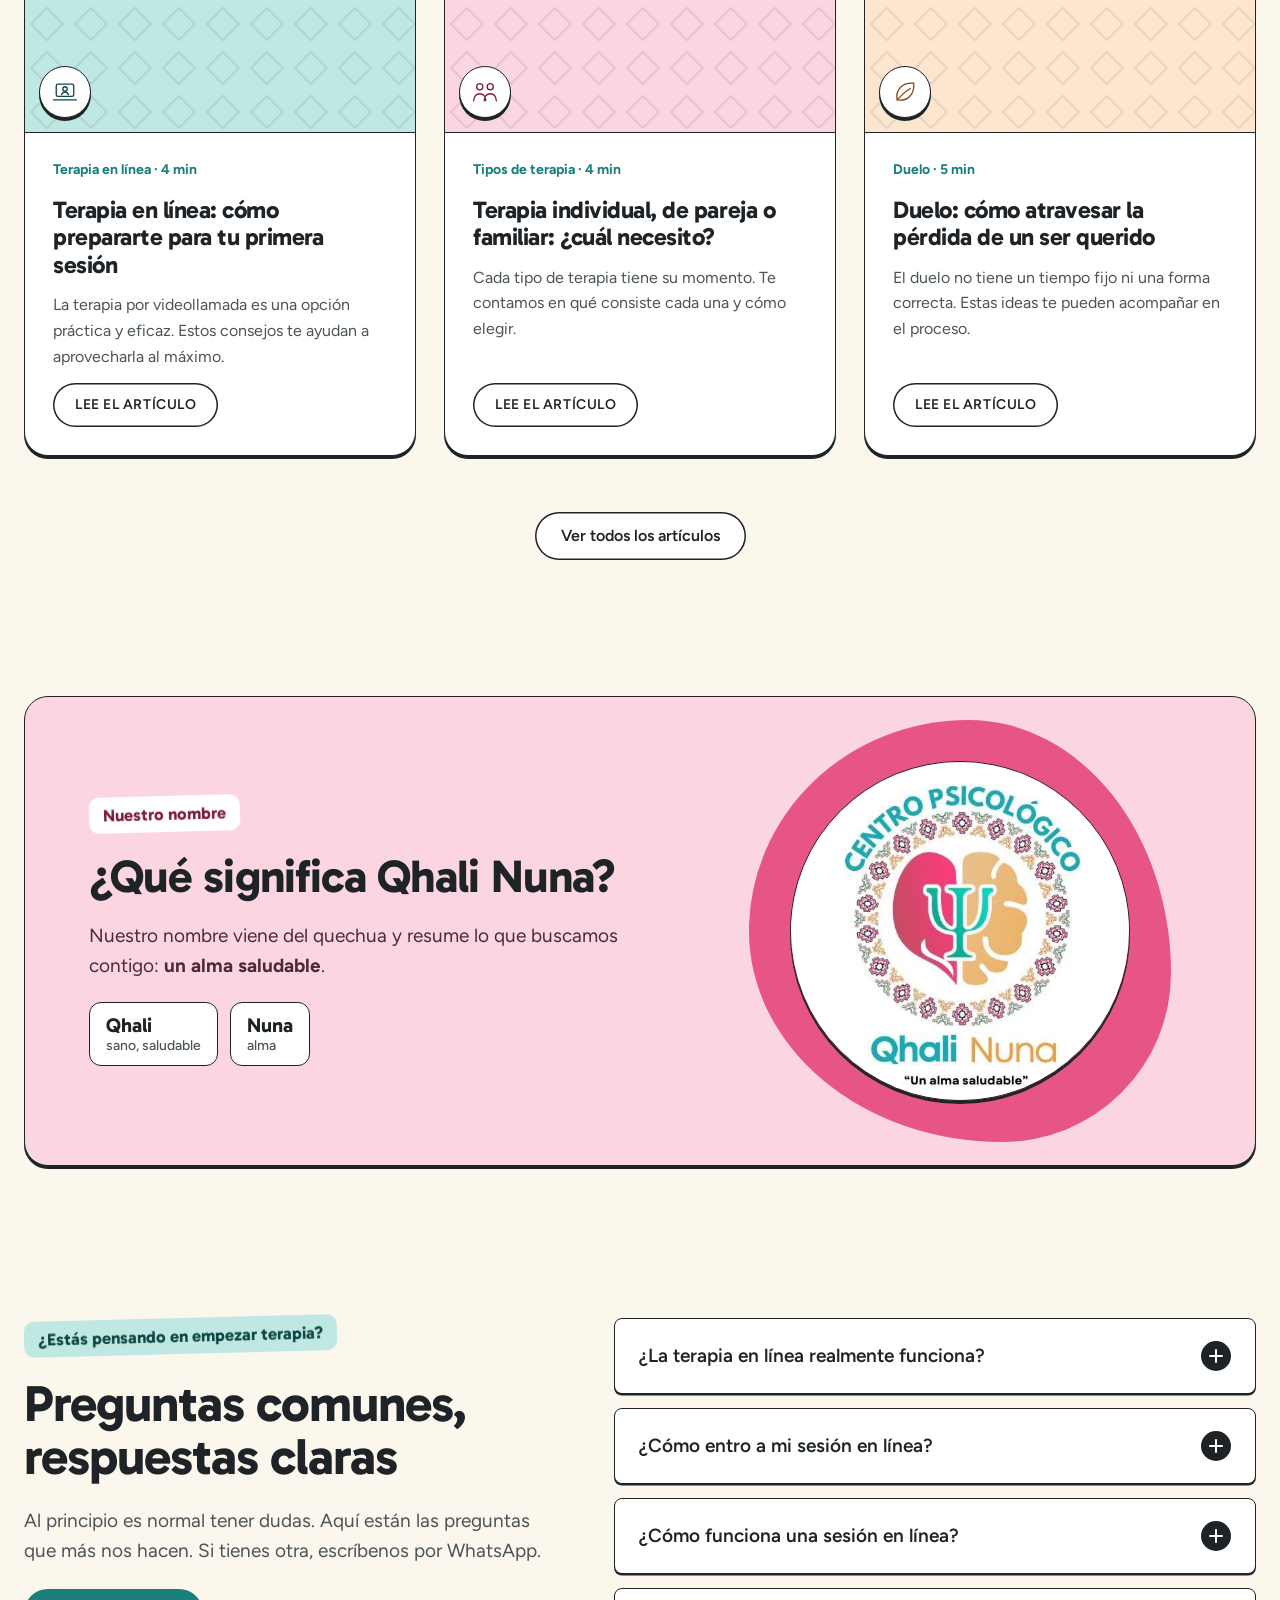
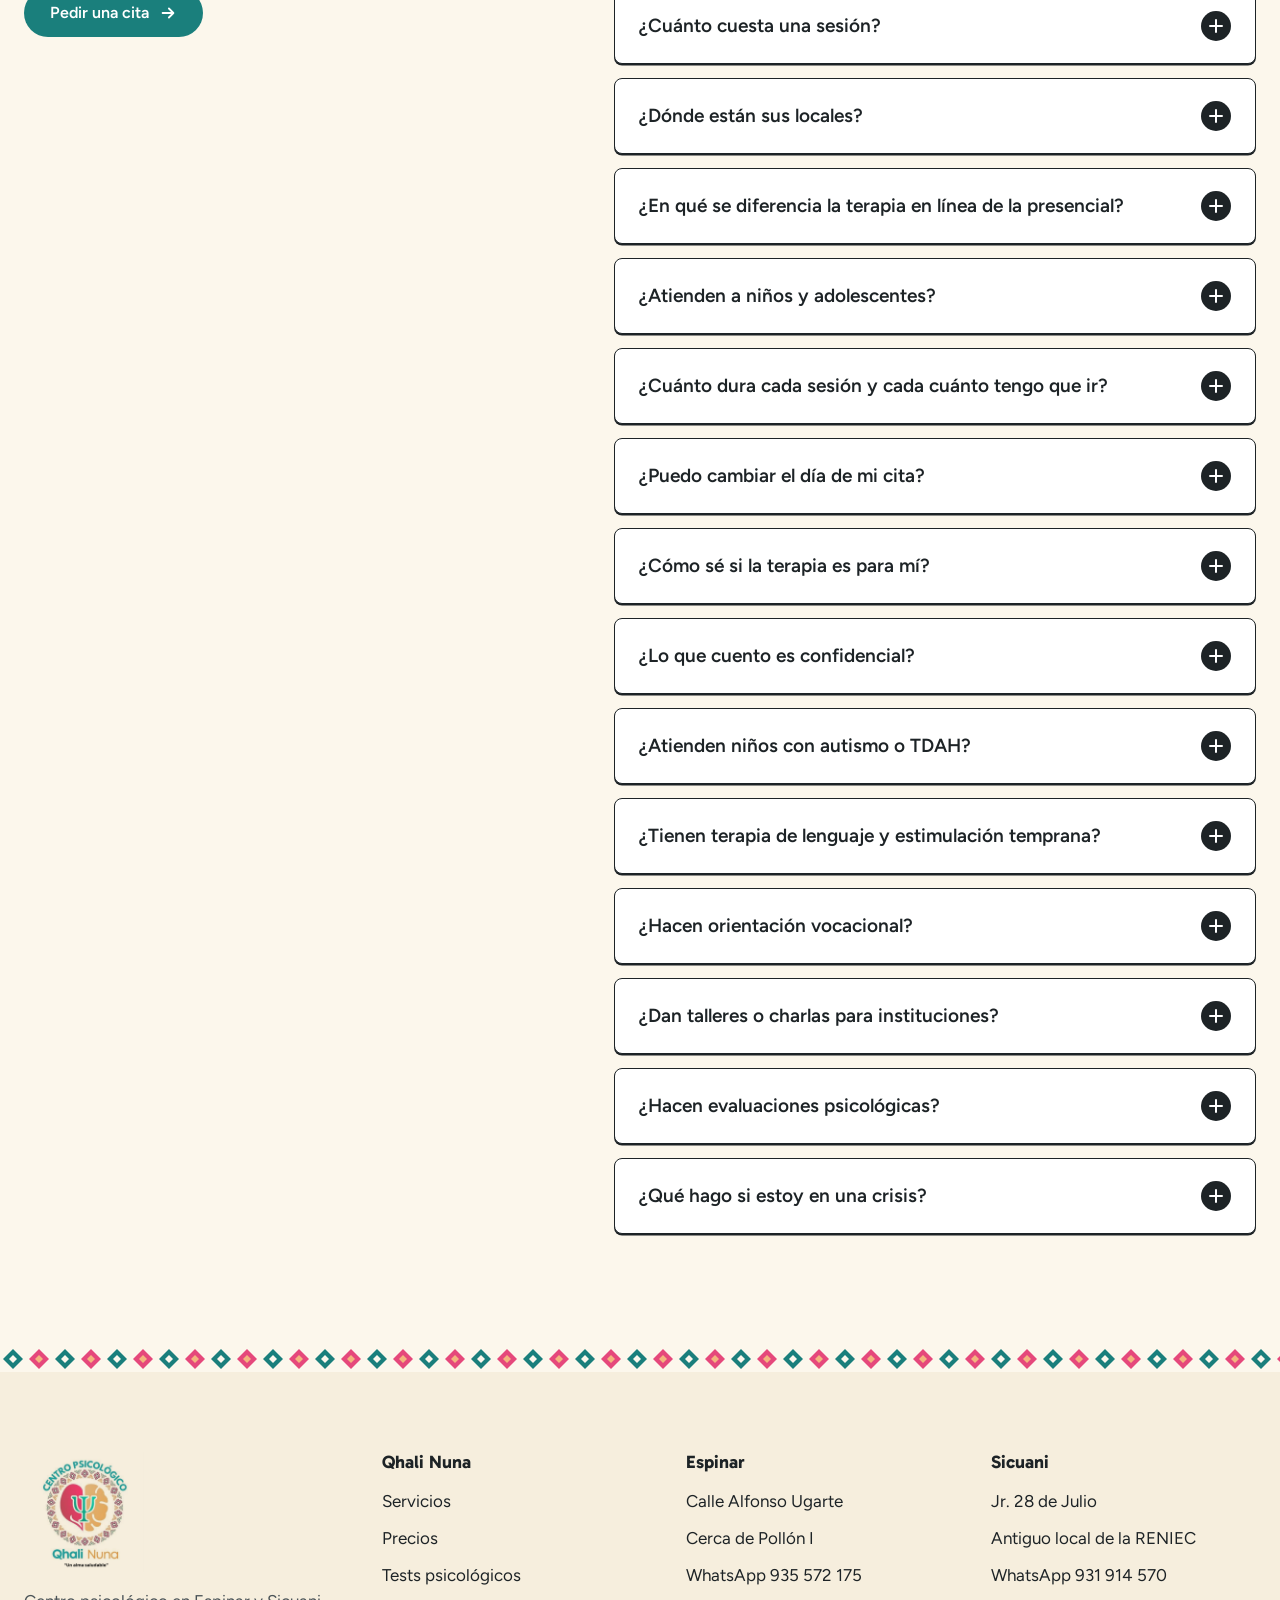
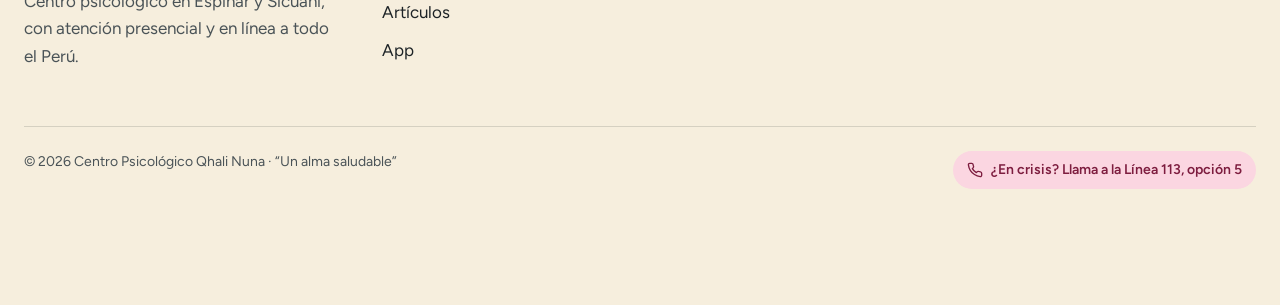
==== commit babc076a: "Botón de WhatsApp por promoción, fotos en artículos, llamar a la Línea 113, mapa de Sicuani Co-Autho" ====
--- a/index.html
+++ b/index.html
@@ -88,6 +88,7 @@
                 <a data-red="instagram"><svg viewBox="0 0 24 24" fill="none" stroke="currentColor" stroke-width="2" stroke-linecap="round" stroke-linejoin="round" aria-hidden="true"><rect x="3" y="3" width="18" height="18" rx="5"/><circle cx="12" cy="12" r="4"/><path d="M17.5 6.5h.01"/></svg>Instagram</a>
                 <a data-red="tiktok"><svg viewBox="0 0 24 24" fill="none" stroke="currentColor" stroke-width="2" stroke-linecap="round" stroke-linejoin="round" aria-hidden="true"><path d="M14 3v11.5a3.5 3.5 0 1 1-3.5-3.5"/><path d="M14 3c.4 2.6 2.2 4.4 5 4.6"/></svg>TikTok</a>
               </p>
+              <button class="btn promo__wa" type="button" data-choose data-promo-msg="10% de descuento por seguirlos en Facebook, Instagram y TikTok"><svg class="wa" viewBox="0 0 24 24" fill="currentColor" aria-hidden="true"><path d="M12 2a10 10 0 0 0-8.6 15.1L2 22l5-1.3A10 10 0 1 0 12 2zm0 18.2a8.2 8.2 0 0 1-4.2-1.2l-.3-.2-3 .8.8-2.9-.2-.3A8.2 8.2 0 1 1 12 20.2z"/><path d="M8.6 7.4c.2-.4.4-.4.6-.4h.5c.2 0 .4 0 .5.4l.7 1.7c.1.2 0 .4-.1.6l-.5.6c-.1.1-.2.3 0 .5.3.6 1.4 2 3 2.6.2.1.4.1.5-.1l.7-.8c.2-.2.3-.2.5-.1l1.7.8c.2.1.3.2.3.3 0 .4-.1 1-.5 1.4-.4.5-1.4.9-2.2.7-2.6-.6-5.1-2.9-5.8-5.3-.3-.9 0-2.1.6-2.9z"/></svg>Quiero esta promoción</button>
             </div>
           </article>
           <article class="promo promo--teal enter">
@@ -95,6 +96,7 @@
             <div class="promo__body">
               <h3>Fechas especiales</h3>
               <p>Consultas a mitad de precio en tu <b>cumpleaños</b>, el <b>aniversario</b> del centro, el <b>Día del Psicólogo Peruano</b> o por <b>convenio</b> con tu institución.</p>
+              <button class="btn promo__wa" type="button" data-choose data-promo-msg="Consultas al 50% en fechas especiales"><svg class="wa" viewBox="0 0 24 24" fill="currentColor" aria-hidden="true"><path d="M12 2a10 10 0 0 0-8.6 15.1L2 22l5-1.3A10 10 0 1 0 12 2zm0 18.2a8.2 8.2 0 0 1-4.2-1.2l-.3-.2-3 .8.8-2.9-.2-.3A8.2 8.2 0 1 1 12 20.2z"/><path d="M8.6 7.4c.2-.4.4-.4.6-.4h.5c.2 0 .4 0 .5.4l.7 1.7c.1.2 0 .4-.1.6l-.5.6c-.1.1-.2.3 0 .5.3.6 1.4 2 3 2.6.2.1.4.1.5-.1l.7-.8c.2-.2.3-.2.5-.1l1.7.8c.2.1.3.2.3.3 0 .4-.1 1-.5 1.4-.4.5-1.4.9-2.2.7-2.6-.6-5.1-2.9-5.8-5.3-.3-.9 0-2.1.6-2.9z"/></svg>Quiero esta promoción</button>
             </div>
           </article>
           <article class="promo promo--peach enter">
@@ -102,6 +104,7 @@
             <div class="promo__body">
               <h3>Lo acordamos juntos</h3>
               <p>Si estás pasando un momento económico difícil, conversamos y <b>acordamos entre ambas partes</b> un monto que puedas pagar.</p>
+              <button class="btn promo__wa" type="button" data-choose data-promo-msg="Ayuda solidaria"><svg class="wa" viewBox="0 0 24 24" fill="currentColor" aria-hidden="true"><path d="M12 2a10 10 0 0 0-8.6 15.1L2 22l5-1.3A10 10 0 1 0 12 2zm0 18.2a8.2 8.2 0 0 1-4.2-1.2l-.3-.2-3 .8.8-2.9-.2-.3A8.2 8.2 0 1 1 12 20.2z"/><path d="M8.6 7.4c.2-.4.4-.4.6-.4h.5c.2 0 .4 0 .5.4l.7 1.7c.1.2 0 .4-.1.6l-.5.6c-.1.1-.2.3 0 .5.3.6 1.4 2 3 2.6.2.1.4.1.5-.1l.7-.8c.2-.2.3-.2.5-.1l1.7.8c.2.1.3.2.3.3 0 .4-.1 1-.5 1.4-.4.5-1.4.9-2.2.7-2.6-.6-5.1-2.9-5.8-5.3-.3-.9 0-2.1.6-2.9z"/></svg>Quiero esta promoción</button>
             </div>
           </article>
         </div>
@@ -323,8 +326,8 @@
       <div class="pricing__visual reveal" data-delay="1">
         <div class="blob">
           <span class="blob__shape" aria-hidden="true" style="background: var(--teal-light)"></span>
-          <!-- Foto provisional -->
-          <div class="blob__img"><img src="assets/img/photo-f170147564-960.jpg" width="960" height="720" alt="Sillón rosado en una sala de consulta" loading="lazy" decoding="async" style="object-position: 12% 70%"></div>
+          <!-- Foto referencial (Unsplash, uso libre) -->
+          <div class="blob__img"><img src="assets/img/sala-consulta.jpg" width="1200" height="900" alt="Sala de consulta con dos sillones y una planta" loading="lazy" decoding="async" style="object-position: 80% 60%"></div>
         </div>
         <div class="price-cards">
           <div class="price"><div class="price__head"><b>Primera sesión</b><span class="amount">Gratis</span></div><p>Conoces a tu psicólogo y ven juntos qué necesitas.</p></div>
@@ -385,7 +388,7 @@
       <div class="places">
         <article class="card place reveal">
           <!-- Foto provisional: cámbiala por la puerta o la sala de espera del local de Espinar -->
-          <div class="place__photo"><img src="assets/img/photo-f82529735-960.jpg" srcset="assets/img/photo-f82529735-500.jpg 500w, assets/img/photo-f82529735-960.jpg 960w" sizes="(max-width: 680px) 100vw, (max-width: 1080px) 50vw, 400px" width="960" height="640" alt="Templo de Santa Ana en Yauri, Espinar" loading="lazy" decoding="async"></div>
+          <div class="place__photo"><img src="assets/img/photo-f82529735-960.jpg" srcset="assets/img/photo-f82529735-500.jpg 500w, assets/img/photo-f82529735-960.jpg 960w" sizes="(max-width: 680px) 100vw, (max-width: 1080px) 50vw, 400px" width="960" height="640" alt="Templo de Santa Ana en Yauri, Espinar" loading="lazy" decoding="async"><a class="place__credit" href="https://commons.wikimedia.org/wiki/File:Templo_Santa_Ana_de_Yauri.jpg" target="_blank" rel="noopener">Foto: Max Corahua P · CC BY-SA 4.0</a></div>
           <div class="place__body">
             <h3>Espinar</h3>
             <address>Calle Alfonso Ugarte<span>Referencia: cerca de Pollón I</span></address>
@@ -399,7 +402,7 @@
         </article>
         <article class="card place reveal" data-delay="1">
           <!-- Foto provisional: cámbiala por la puerta o la sala de espera del local de Sicuani -->
-          <div class="place__photo"><img src="assets/img/photo-f51280532-500.jpg" width="500" height="667" alt="Capilla celeste de Pampacucho en Sicuani" loading="lazy" decoding="async" style="object-position: 50% 30%"></div>
+          <div class="place__photo"><img src="assets/img/photo-f51280532-500.jpg" width="500" height="667" alt="Capilla celeste de Pampacucho en Sicuani" loading="lazy" decoding="async" style="object-position: 50% 30%"><a class="place__credit" href="https://commons.wikimedia.org/wiki/File:Pampacucho_-_Sicuani,_Cuzco.jpg" target="_blank" rel="noopener">Foto: UmmarAkbr · CC BY-SA 4.0</a></div>
           <div class="place__body">
             <h3>Sicuani</h3>
             <address>Jr. 28 de Julio<span>Referencia: antiguo local de la RENIEC</span></address>
@@ -407,7 +410,7 @@
               <a class="btn btn--primary btn--wa" data-wa="sicuani" href="https://wa.me/51931914570">
                 <svg class="wa" viewBox="0 0 24 24" fill="currentColor" aria-hidden="true"><path d="M12 2a10 10 0 0 0-8.6 15.1L2 22l5-1.3A10 10 0 1 0 12 2zm0 18.2a8.2 8.2 0 0 1-4.2-1.2l-.3-.2-3 .8.8-2.9-.2-.3A8.2 8.2 0 1 1 12 20.2zm4.5-6.1c-.2-.1-1.5-.7-1.7-.8s-.4-.1-.6.1-.7.8-.8 1-.3.2-.5.1a6.7 6.7 0 0 1-3.3-2.9c-.2-.4.2-.4.7-1.3.1-.2 0-.3 0-.4l-.8-1.8c-.2-.5-.4-.4-.6-.4h-.5a1 1 0 0 0-.7.3 3 3 0 0 0-.9 2.2 5.2 5.2 0 0 0 1.1 2.7 11.8 11.8 0 0 0 4.5 4c1.7.7 2.3.8 3.2.6a2.7 2.7 0 0 0 1.8-1.2 2.2 2.2 0 0 0 .2-1.2c-.1-.1-.3-.2-.5-.3z"/></svg>
                 WhatsApp <span data-wa-num="sicuani">931 914 570</span></a>
-              <a class="link" href="https://www.openstreetmap.org/search?query=Jir%C3%B3n%2028%20de%20Julio%20Sicuani" target="_blank" rel="noopener">Ver en el mapa →</a>
+              <a class="link" href="https://maps.app.goo.gl/NbfVb9NrpavRVYHM9" target="_blank" rel="noopener">Ver en Google Maps →</a>
             </div>
           </div>
         </article>
@@ -532,7 +535,7 @@
     </div>
     <div class="footer__legal">
       <span>© 2026 Centro Psicológico Qhali Nuna · “Un alma saludable”</span>
-      <span>¿En crisis? Línea 113, opción 5 · <a href="credits.html">Fotografías de Wikimedia Commons</a></span>
+      <a class="call-113" href="tel:113"><svg viewBox="0 0 24 24" fill="none" stroke="currentColor" stroke-width="2" stroke-linecap="round" stroke-linejoin="round" aria-hidden="true"><path d="M22 16.9v3a2 2 0 0 1-2.2 2 19.8 19.8 0 0 1-8.6-3.1 19.5 19.5 0 0 1-6-6A19.8 19.8 0 0 1 2.1 4.2 2 2 0 0 1 4.1 2h3a2 2 0 0 1 2 1.7c.1 1 .4 1.9.7 2.8a2 2 0 0 1-.5 2.1L8 9.9a16 16 0 0 0 6 6l1.3-1.3a2 2 0 0 1 2.1-.4c.9.3 1.8.6 2.8.7a2 2 0 0 1 1.7 2z"/></svg>¿En crisis? Llama a la Línea 113, opción 5</a>
     </div>
   </div>
 </footer>
@@ -557,7 +560,7 @@
     var list = (window.QN_ARTICULOS || []).slice(0, +box.dataset.limit || 99);
     box.innerHTML = list.map(function (a, i) {
       return '<a class="card post reveal" data-delay="' + (i % 3) + '" href="articulo.html?a=' + a.slug + '">' +
-        '<span class="post__cover ' + a.color + '">' + (window.QN_ICONS[a.icono] || '') + '</span>' +
+        '<span class="post__cover ' + a.color + '">' + qnCover(a) + '</span>' +
         '<span class="post__body"><span class="post__tag">' + a.tag + ' · ' + a.minutos + ' min</span><h3>' + a.titulo + '</h3><p>' + a.resumen + '</p>' +
         '<span class="btn btn--light">Lee el artículo</span></span></a>';
     }).join('');
--- a/styles.css
+++ b/styles.css
@@ -674,3 +674,34 @@
 .prose ol { list-style: none; counter-reset: n; margin: 0 0 22px; padding: 0; display: grid; gap: 12px; }
 .prose ol li { counter-increment: n; position: relative; margin: 0; padding: 14px 16px 14px 62px; background: #fff; border: 1.5px solid var(--line); border-radius: var(--r-md); box-shadow: var(--shadow); }
 .prose ol li::before { content: counter(n); position: absolute; left: 14px; top: 50%; transform: translateY(-50%); display: grid; place-items: center; width: 34px; height: 34px; border-radius: 50%; background: var(--peach); color: #4a2306; font: 800 17px/1 var(--font-head); }
+
+/* portadas de artículos con foto */
+.post__cover .cover__img, .article__cover .cover__img { position: absolute; inset: 0; width: 100%; height: 100%; object-fit: cover; transition: transform 1.2s var(--ease); }
+.post:hover .post__cover .cover__img { transform: scale(1.05); }
+.cover__icon { position: absolute; left: 14px; bottom: 14px; display: grid; place-items: center; width: 52px; height: 52px; border-radius: 50%; background: #fff; border: 1.5px solid var(--line); box-shadow: var(--shadow); }
+.post__cover .cover__icon svg, .article__cover .cover__icon svg { width: 28px; height: 28px; transform: none !important; }
+.article__cover .cover__icon { left: 20px; bottom: 20px; width: 64px; height: 64px; }
+.article__cover .cover__icon svg { width: 34px; height: 34px; }
+.app-post span:first-child { position: relative; overflow: hidden; }
+.app-post .cover__img { position: absolute; inset: 0; width: 100%; height: 100%; object-fit: cover; }
+.app-post .cover__icon { display: none; }
+
+.promo__wa { margin-top: 10px; min-height: 40px; padding: 8px 16px; font-size: 14px; background: #25d366; color: #0b3d22; box-shadow: inset 0 0 0 1.5px var(--line); }
+.promo__wa:hover { background: #1fb457; color: #fff; }
+.promo__wa svg.wa { width: 18px; height: 18px; }
+
+/* pie: llamar a la Línea 113 */
+.call-113 { display: inline-flex; align-items: center; gap: 8px; font-weight: 600; color: var(--pink-deep); background: var(--pink-light); border-radius: 999px; padding: 8px 14px; text-decoration: none; }
+.call-113:hover { background: var(--pink); color: #fff; }
+.call-113 svg { width: 16px; height: 16px; flex: none; }
+/* crédito pequeño sobre la foto */
+.place__photo { position: relative; }
+.place__credit { position: absolute; right: 8px; bottom: 8px; font-size: 11px; line-height: 1.2; color: #fff; background: rgba(0, 0, 0, .45); padding: 3px 7px; border-radius: 6px; text-decoration: none; }
+.place__credit:hover { background: rgba(0, 0, 0, .7); }
+.footer__legal { padding-bottom: 84px; }
+@media (max-width: 680px) {
+  .promo { grid-template-columns: 1fr; gap: 10px; padding: 16px; }
+  .promo__big, .promo--teal .promo__big { justify-self: start; aspect-ratio: auto; display: inline-flex; align-items: baseline; gap: 8px; padding: 8px 14px; border-radius: 12px; font-size: 30px; transform: rotate(-2deg); }
+  .promo__big small, .promo__big--word small { margin: 0; font-size: 14px; }
+  .promo__big--word { font-size: 24px; }
+}
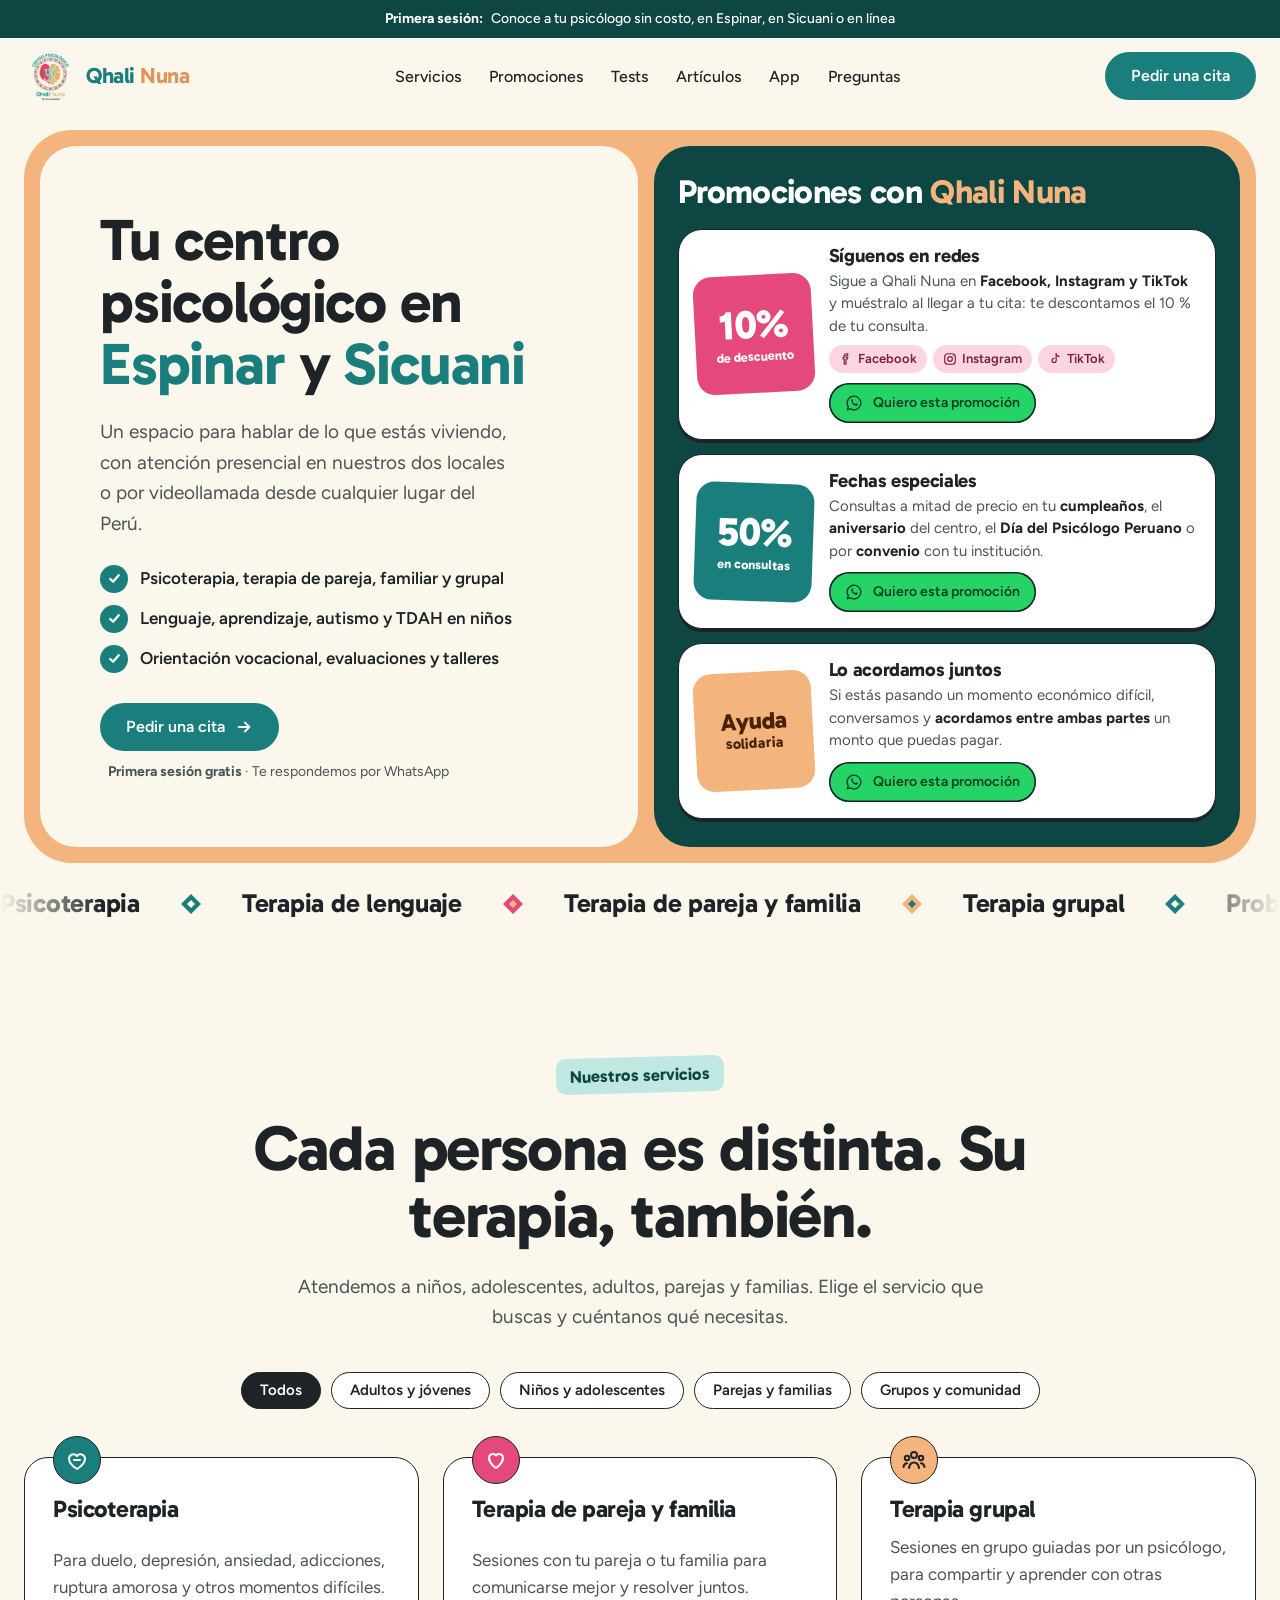
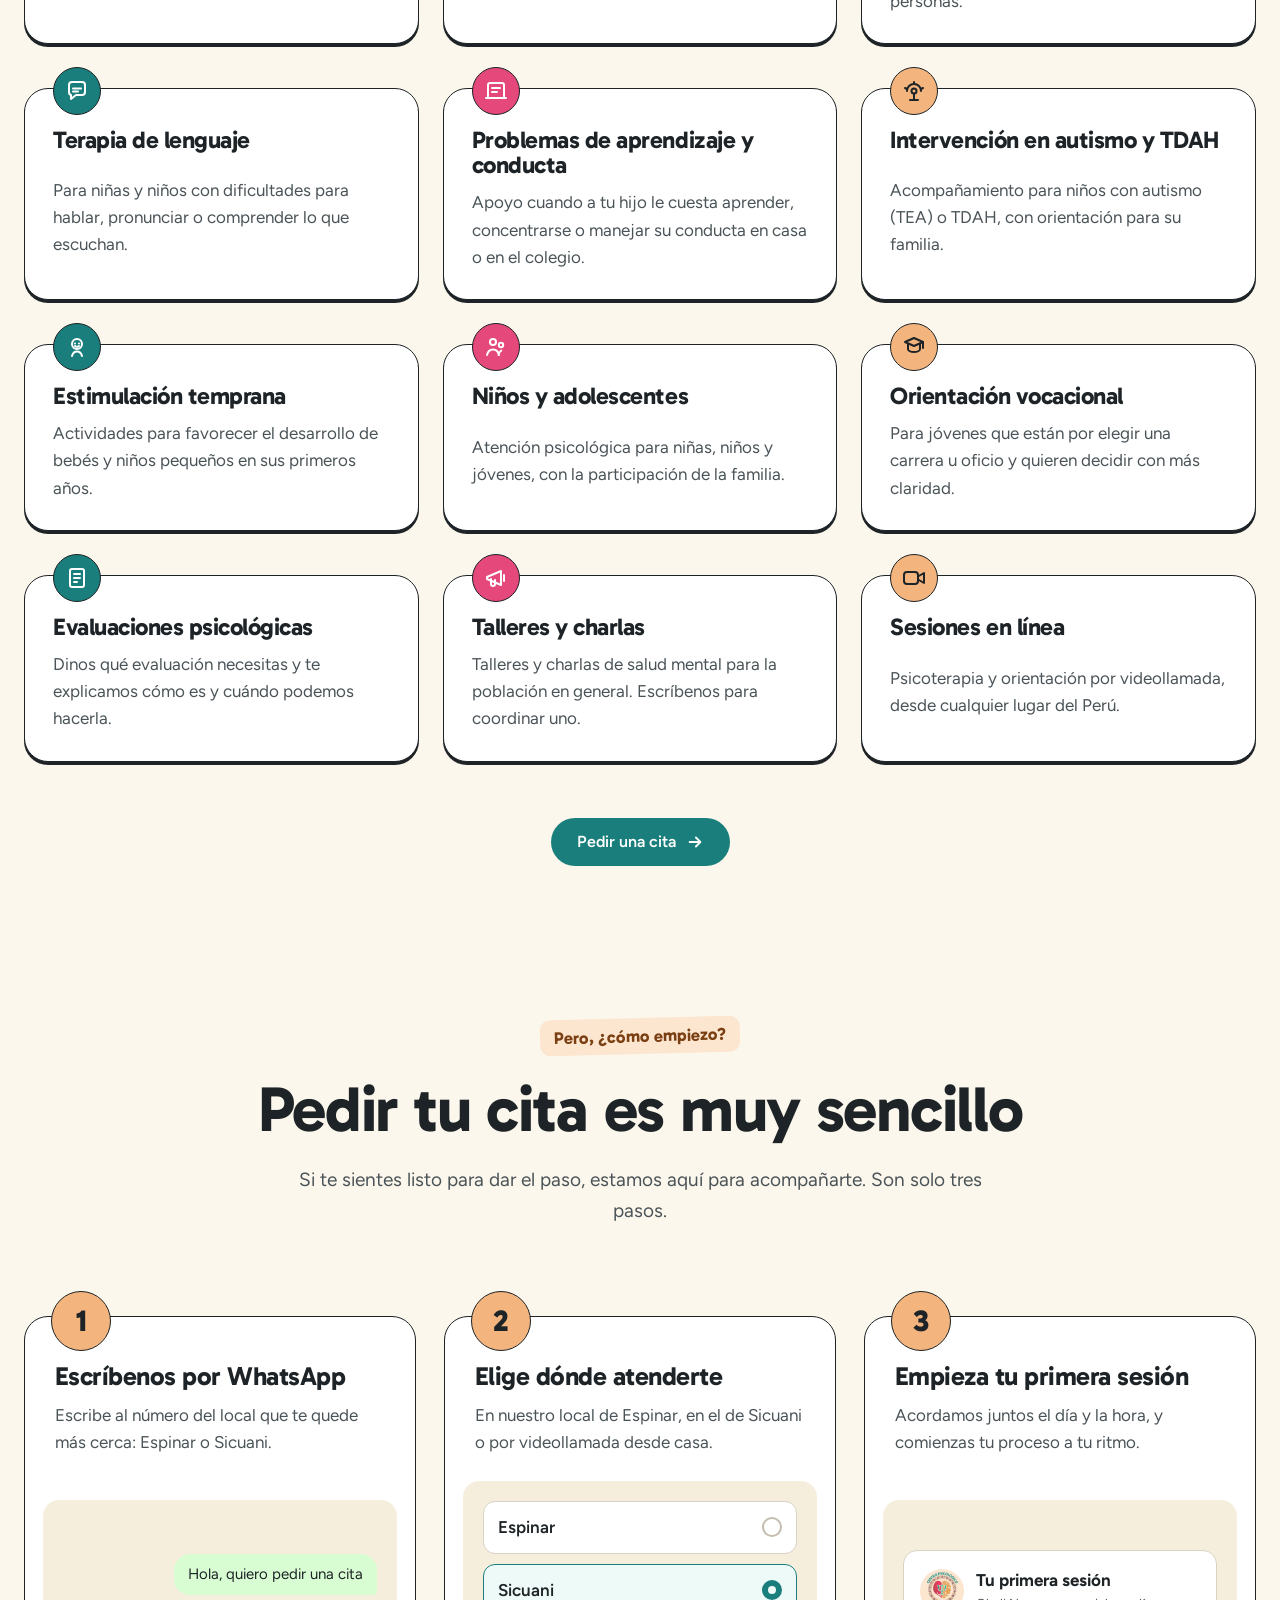
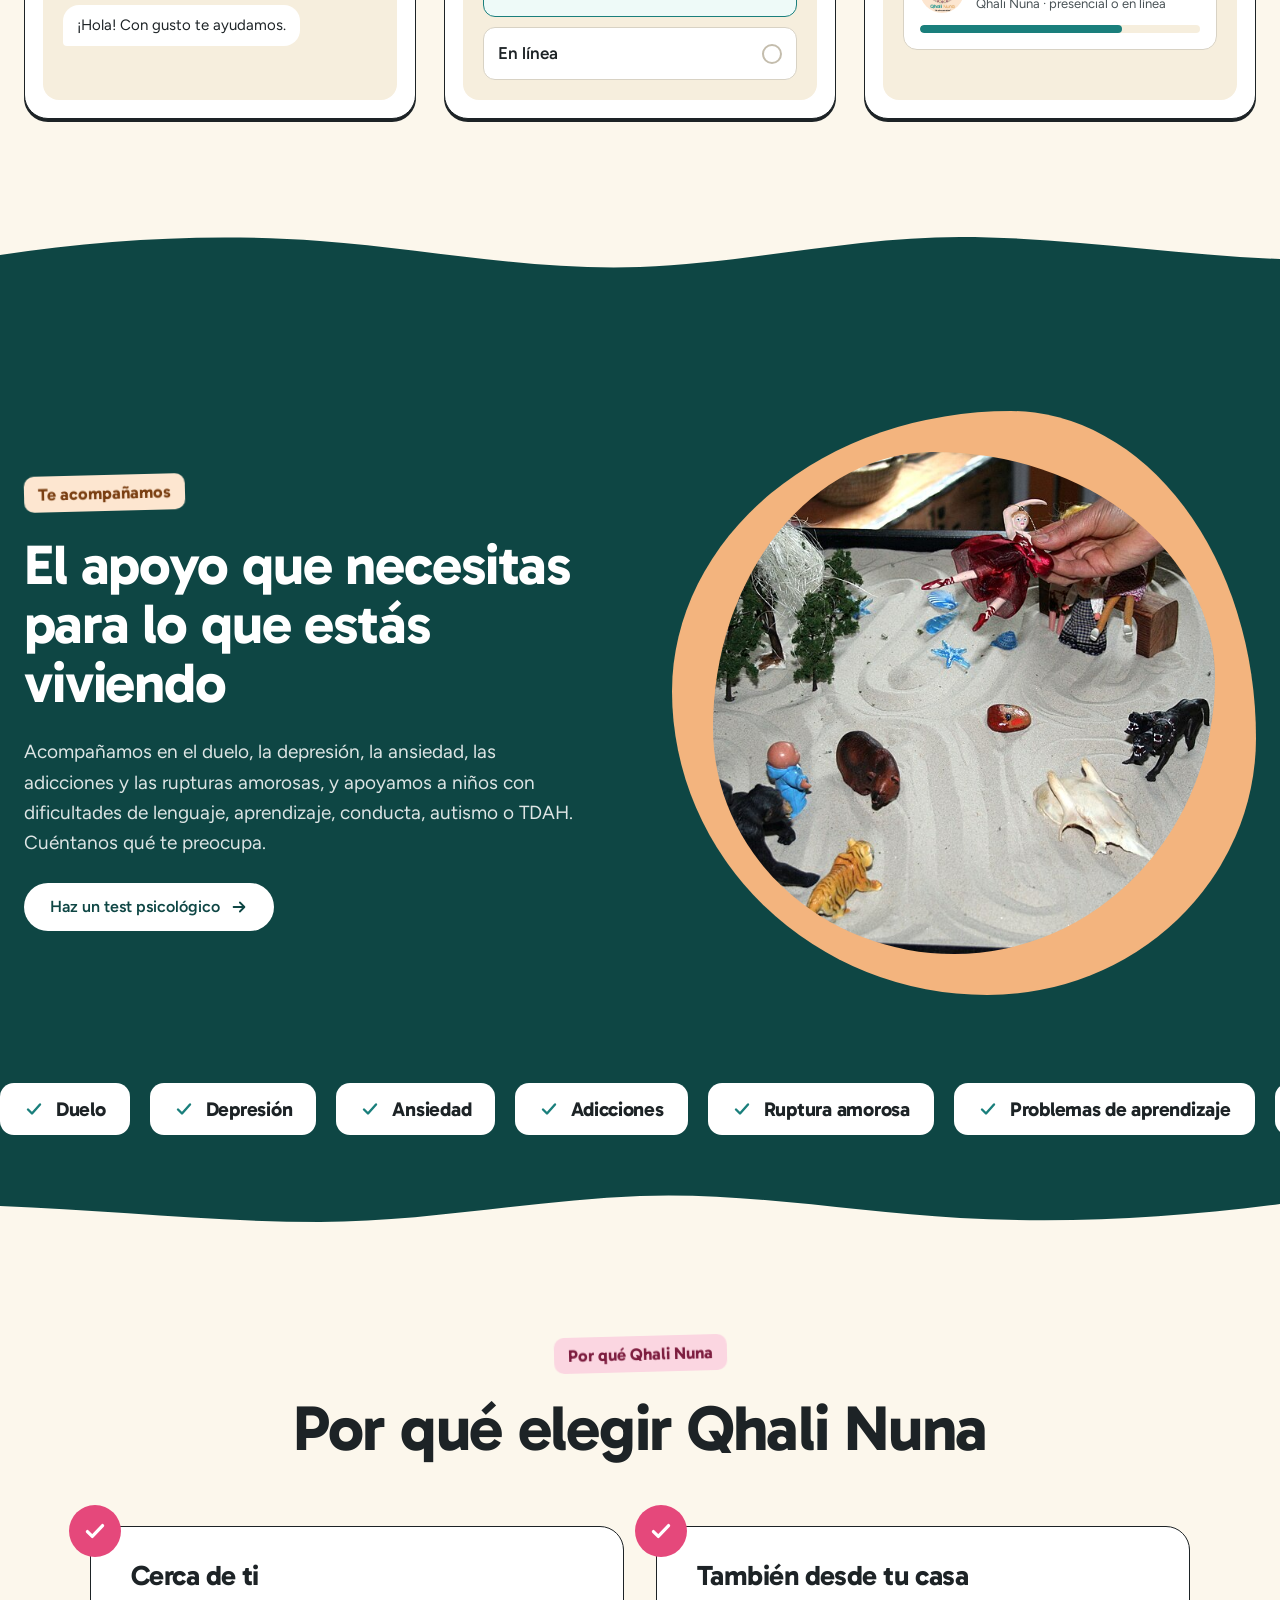
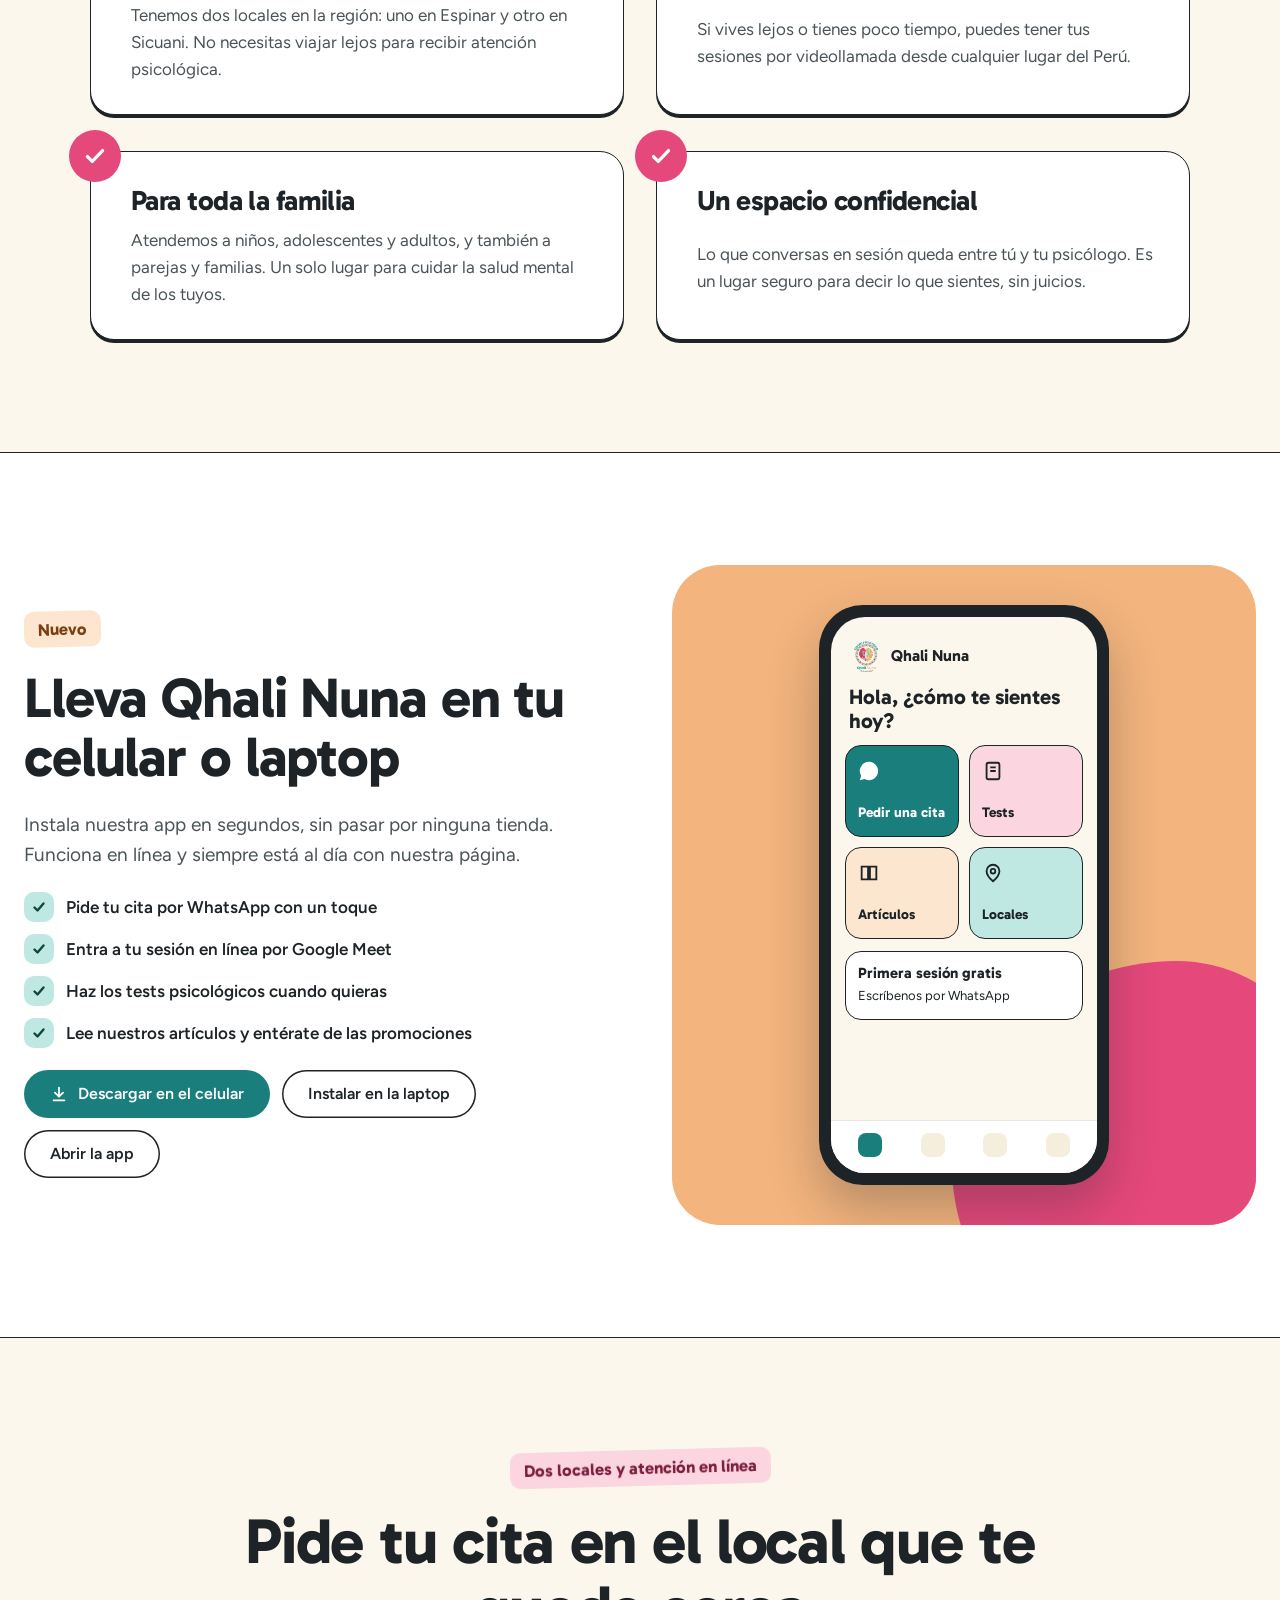
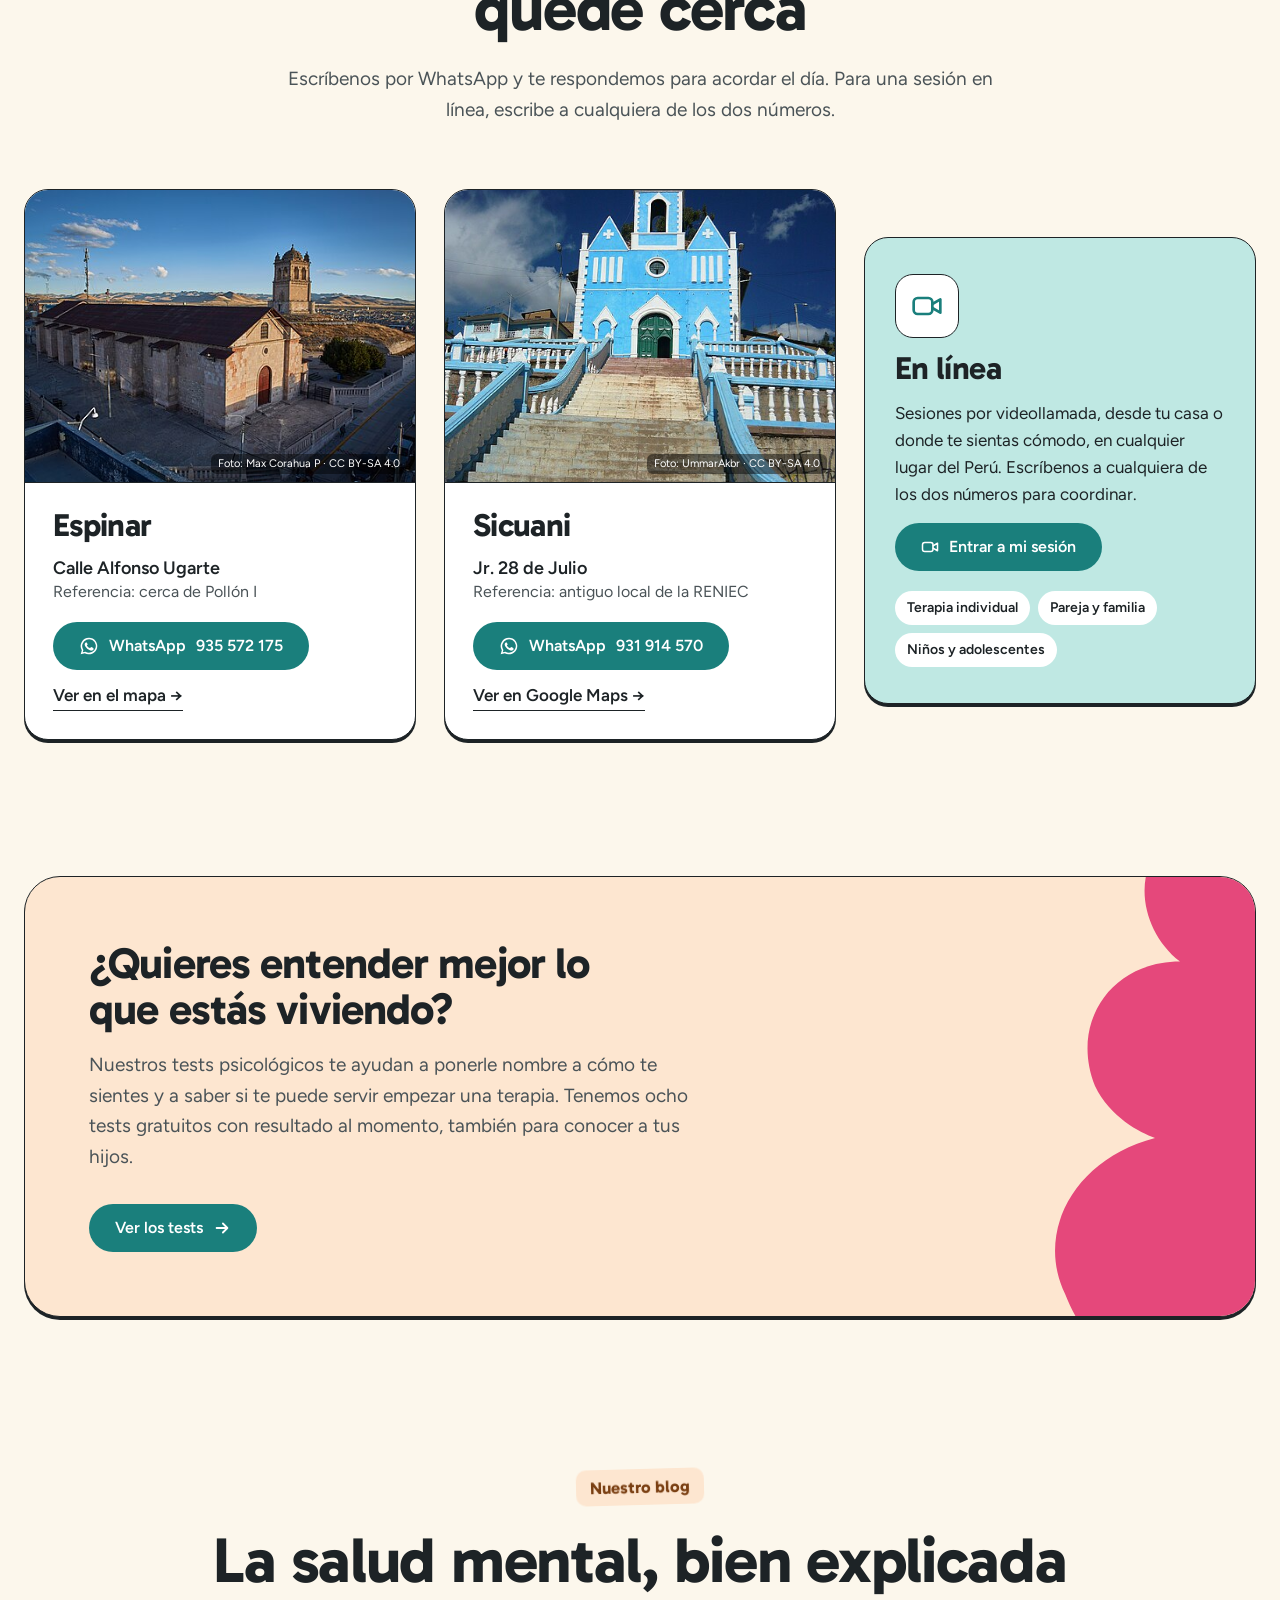
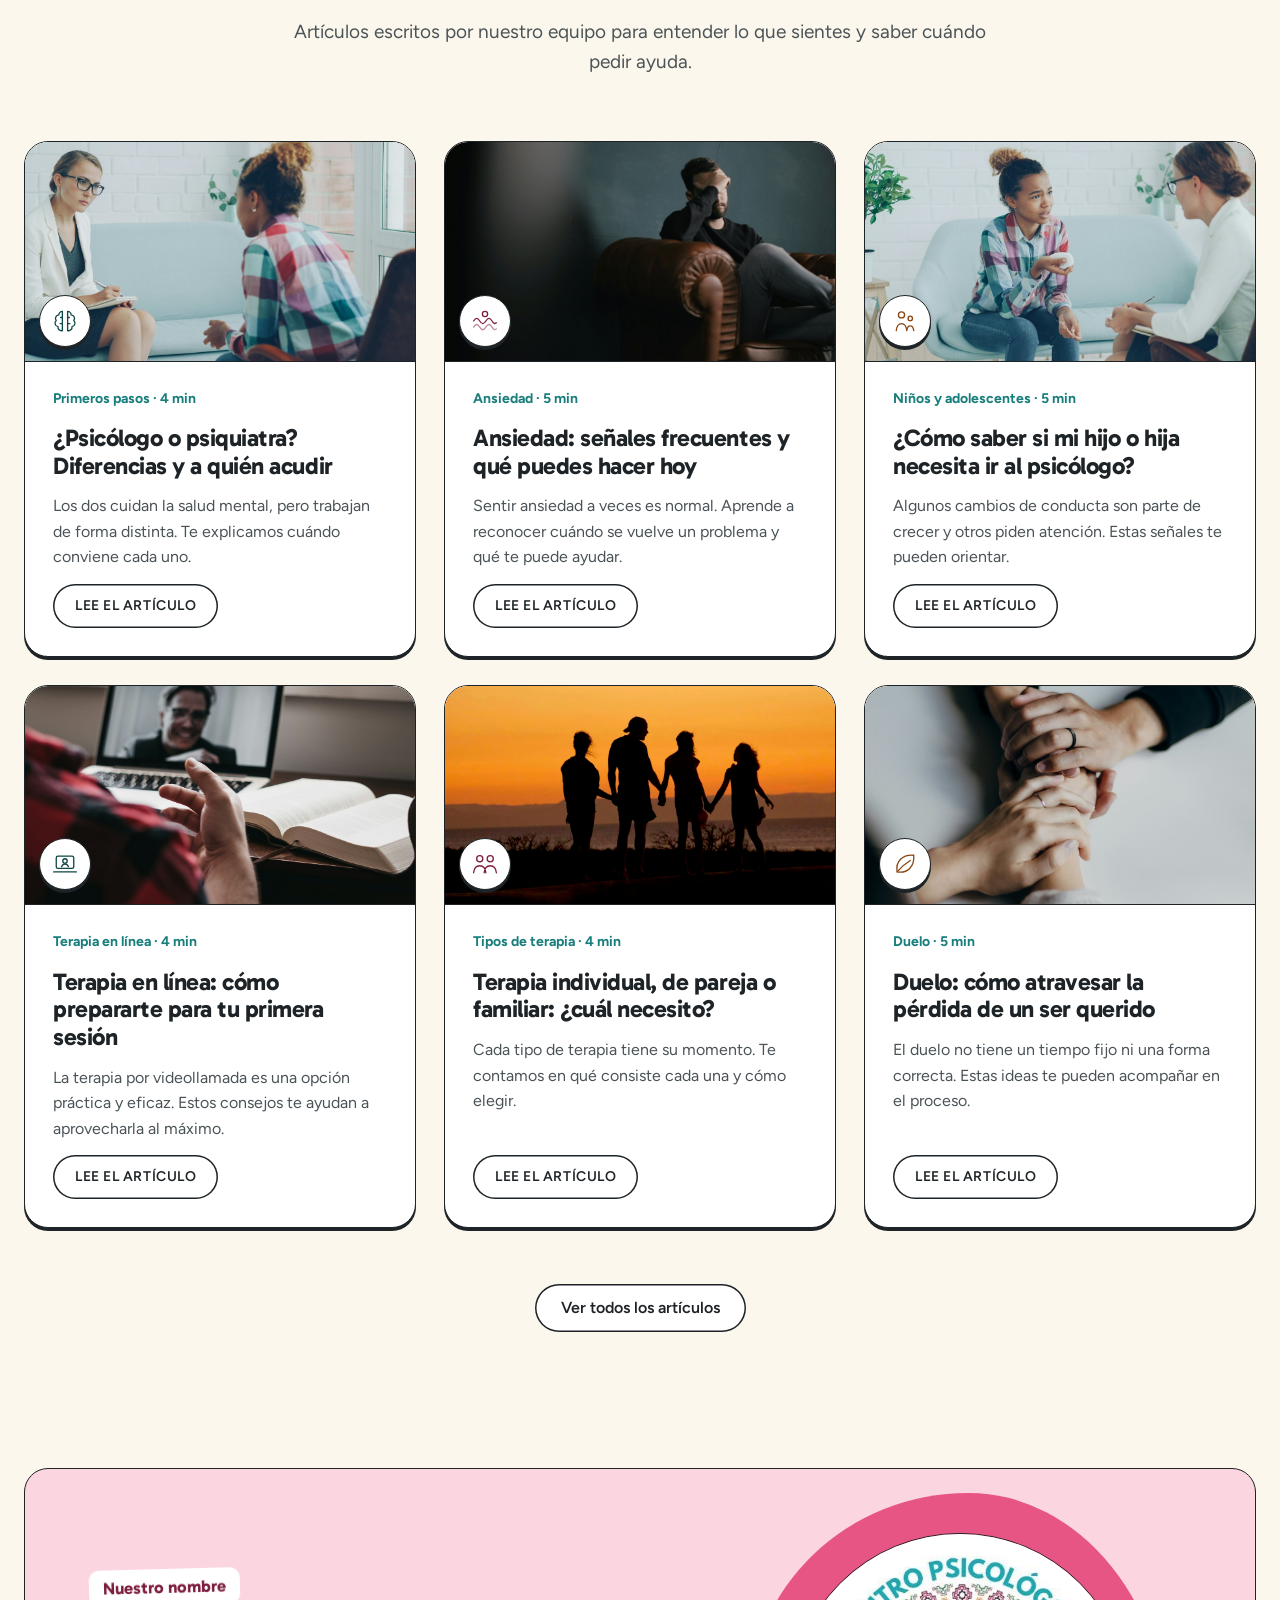
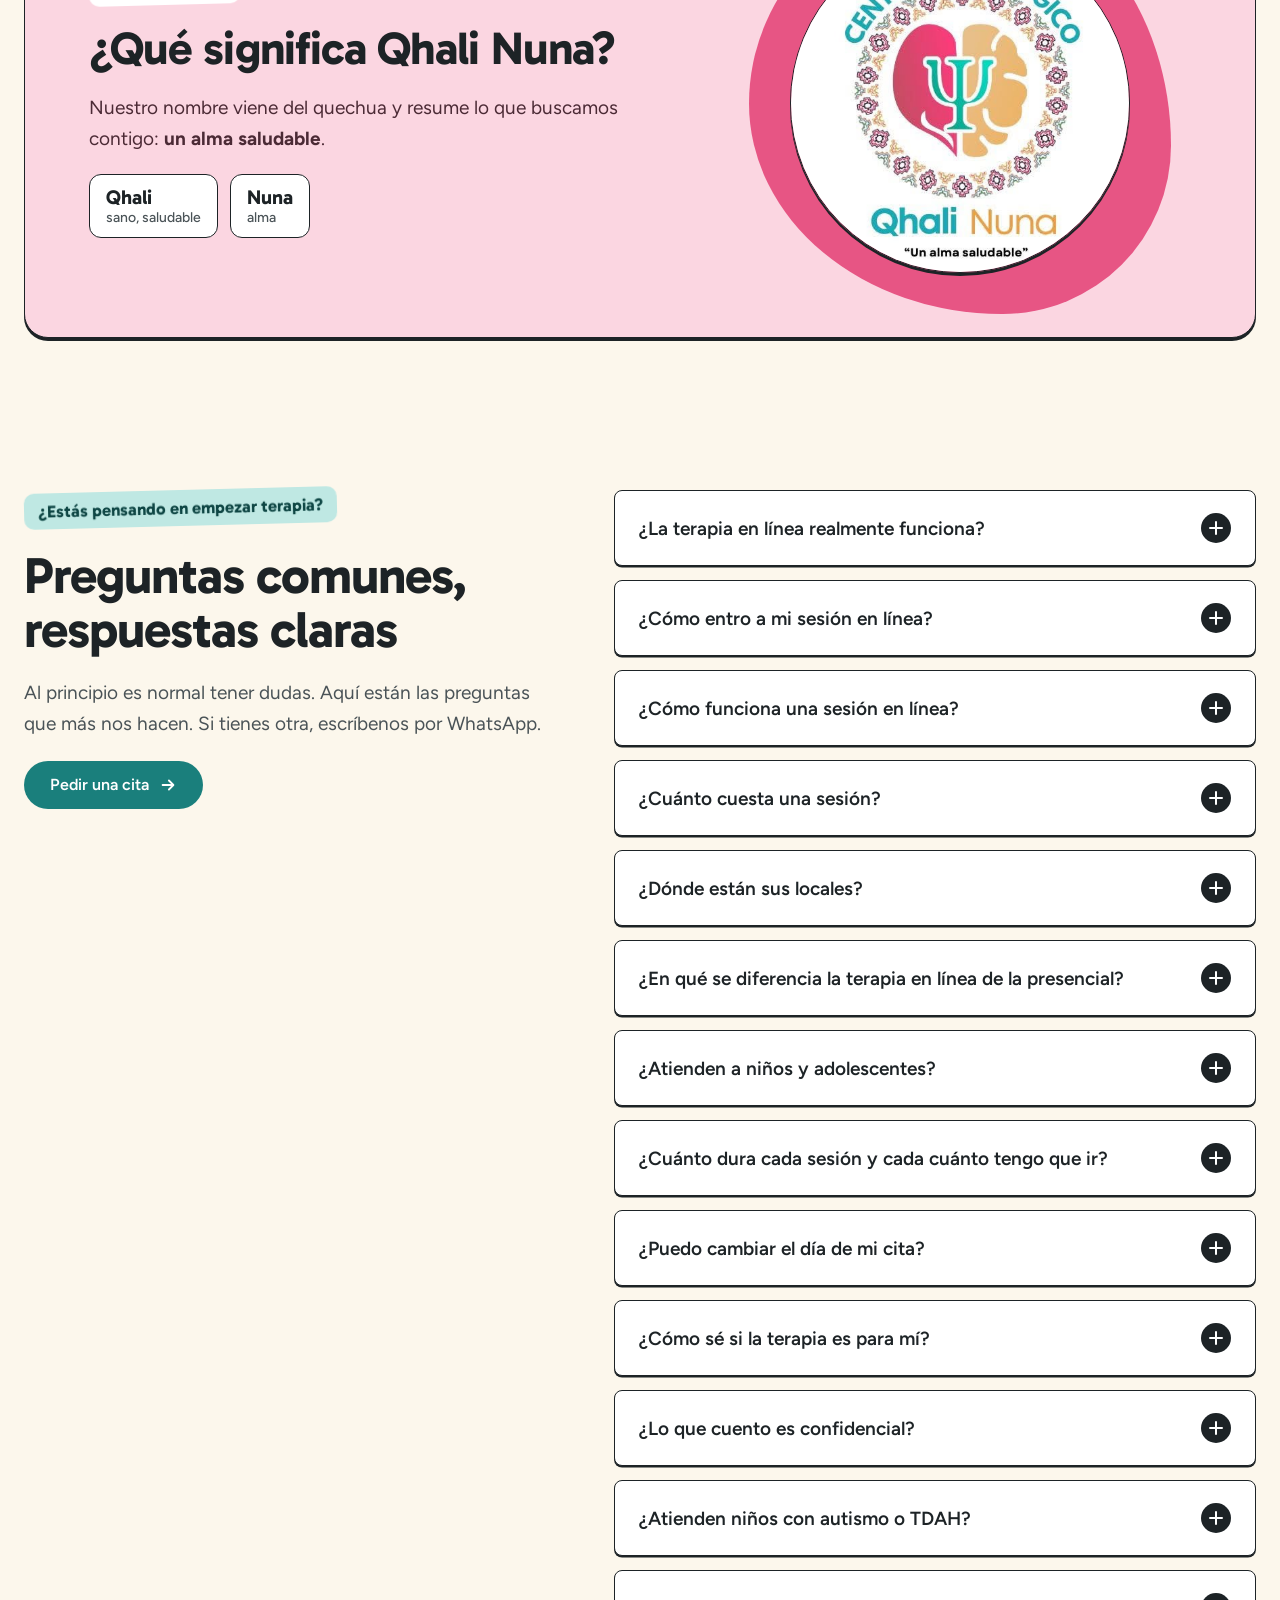
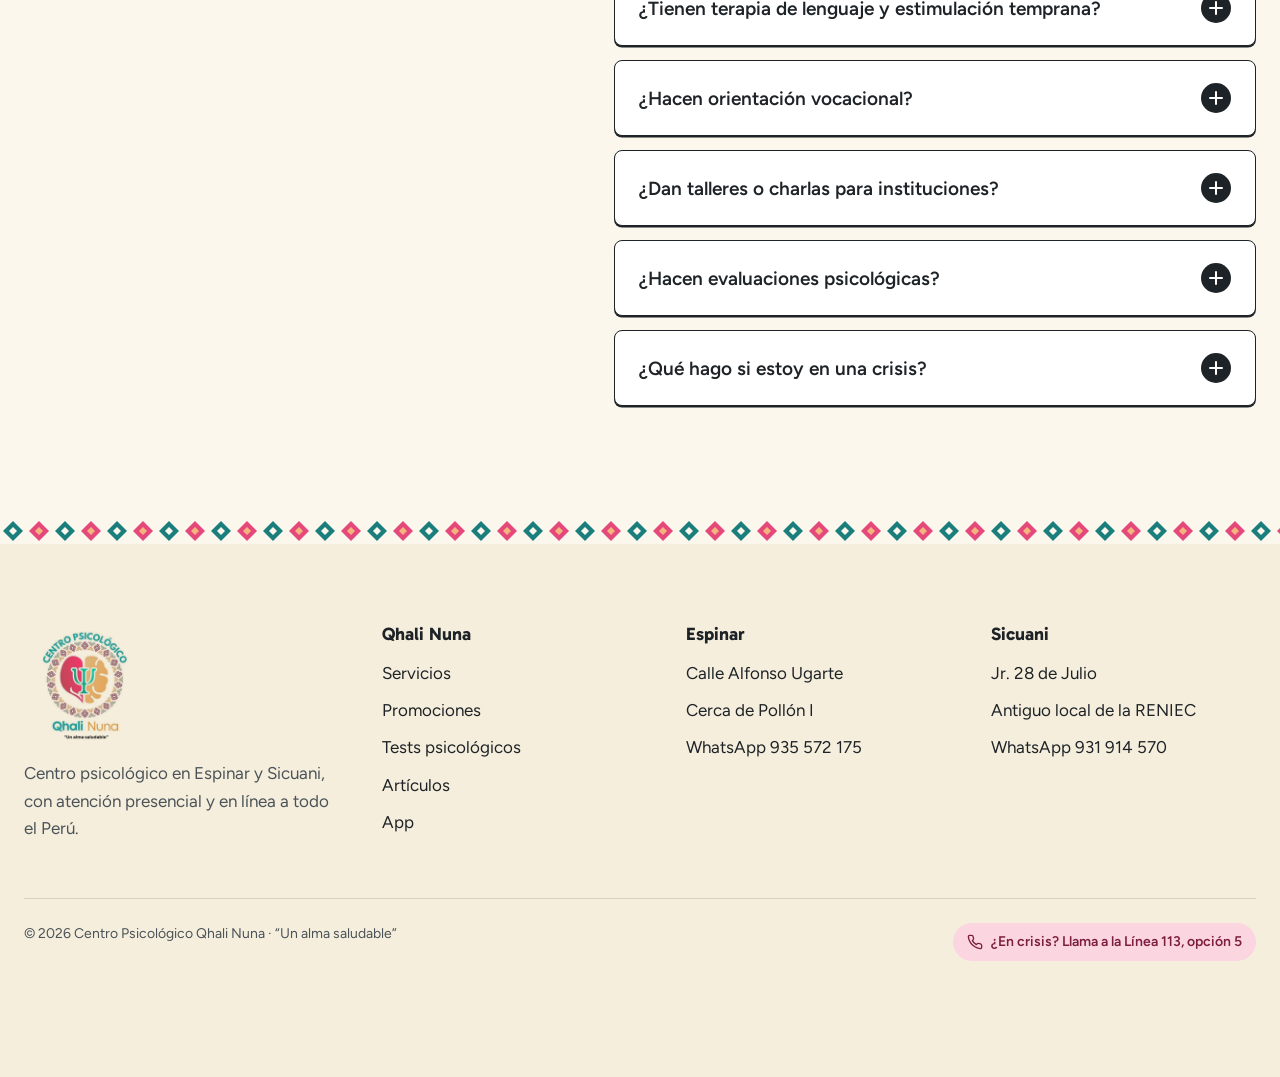
==== commit 74266b74: "Quita la sección de precios; el menú lleva a Promociones Co-Authored-By: Claude Opus 5.5 <noreply@an" ====
--- a/index.html
+++ b/index.html
@@ -34,7 +34,7 @@
     </a>
     <nav class="nav" aria-label="Principal">
       <a href="#servicios">Servicios</a>
-      <a href="#precios">Precios</a>
+      <a href="#promociones">Promociones</a>
       <a href="tests.html">Tests</a>
       <a href="blog.html">Artículos</a>
       <a href="#app">App</a>
@@ -48,7 +48,7 @@
 </header>
 <nav class="mobile-menu" id="menu" aria-label="Menú">
   <a href="#servicios">Servicios</a>
-  <a href="#precios">Precios</a>
+  <a href="#promociones">Promociones</a>
   <a href="tests.html">Tests psicológicos</a>
   <a href="blog.html">Artículos</a>
   <a href="sesion.html" data-meet-link>Mi sesión en línea</a>
@@ -76,7 +76,7 @@
             <span class="hero__note"><b>Primera sesión gratis</b> · Te respondemos por WhatsApp</span>
           </div>
         </div>
-        <div class="hero__promos" aria-labelledby="promos-h">
+        <div class="hero__promos" id="promociones" aria-labelledby="promos-h">
           <h2 id="promos-h" class="promos__title enter">Promociones con <span>Qhali Nuna</span></h2>
           <article class="promo promo--pink enter">
             <span class="promo__big">10%<small>de descuento</small></span>
@@ -306,36 +306,6 @@
           <h3>Un espacio confidencial</h3><p>Lo que conversas en sesión queda entre tú y tu psicólogo. Es un lugar seguro para decir lo que sientes, sin juicios.</p></article>
       </div>
     </div>
-  </section>
-
-  <!-- PRECIOS Y PROMOCIONES -->
-  <section class="section" id="precios" aria-labelledby="precios-h" style="padding-top: 40px">
-    <div class="wrap pricing">
-      <div class="pricing__text reveal">
-        <span class="pulse" aria-hidden="true"></span>
-        <div class="promo-card" data-promo="box">
-          <div class="promo-card__top"><b data-promo="titulo">Primera sesión</b><span class="flag" data-promo="etiqueta">Gratis</span></div>
-          <small data-promo="texto">Conoce a tu psicólogo sin costo, en Espinar, en Sicuani o en línea</small>
-        </div>
-        <span class="tagline">Sin compromiso</span>
-        <h2 id="precios-h">¿Cuánto cuesta empezar tu terapia?</h2>
-        <p>Tu <strong>primera sesión es gratis</strong>: conoces a tu psicólogo, le cuentas qué te pasa y juntos ven qué necesitas. Si decides continuar, te proponemos un plan según tu caso y te decimos el precio antes de empezar. Tú decides cuándo y cómo seguir.</p>
-        <a class="btn btn--primary" href="#locales">Pedir mi sesión gratis
-          <svg class="arrow" viewBox="0 0 20 20" fill="none" stroke="currentColor" stroke-width="2" stroke-linecap="round" stroke-linejoin="round" aria-hidden="true"><path d="M4 10h11M11 5l5 5-5 5"/></svg></a>
-      </div>
-      <div class="pricing__visual reveal" data-delay="1">
-        <div class="blob">
-          <span class="blob__shape" aria-hidden="true" style="background: var(--teal-light)"></span>
-          <!-- Foto referencial (Unsplash, uso libre) -->
-          <div class="blob__img"><img src="assets/img/sala-consulta.jpg" width="1200" height="900" alt="Sala de consulta con dos sillones y una planta" loading="lazy" decoding="async" style="object-position: 80% 60%"></div>
-        </div>
-        <div class="price-cards">
-          <div class="price"><div class="price__head"><b>Primera sesión</b><span class="amount">Gratis</span></div><p>Conoces a tu psicólogo y ven juntos qué necesitas.</p></div>
-          <div class="price"><div class="price__head"><b>Tu plan</b><span class="amount ask">Según tu caso</span></div><p>Te decimos el precio antes de empezar, sin sorpresas.</p></div>
-        </div>
-      </div>
-    </div>
-    <div class="wrap pay-note reveal"><span class="chip">Presencial en Espinar y Sicuani</span><span class="chip">En línea a todo el Perú</span><span class="chip">Primera sesión gratis</span></div>
   </section>
 
   <!-- APP -->
@@ -527,7 +497,7 @@
         <p>Centro psicológico en Espinar y Sicuani, con atención presencial y en línea a todo el Perú.</p>
       </div>
       <div><h4>Qhali Nuna</h4>
-        <ul><li><a href="#servicios">Servicios</a></li><li><a href="#precios">Precios</a></li><li><a href="tests.html">Tests psicológicos</a></li><li><a href="blog.html">Artículos</a></li><li><a href="app.html">App</a></li></ul></div>
+        <ul><li><a href="#servicios">Servicios</a></li><li><a href="#promociones">Promociones</a></li><li><a href="tests.html">Tests psicológicos</a></li><li><a href="blog.html">Artículos</a></li><li><a href="app.html">App</a></li></ul></div>
       <div><h4>Espinar</h4>
         <ul><li>Calle Alfonso Ugarte</li><li>Cerca de Pollón I</li><li><a data-wa="espinar" href="https://wa.me/51935572175">WhatsApp 935 572 175</a></li></ul></div>
       <div><h4>Sicuani</h4>
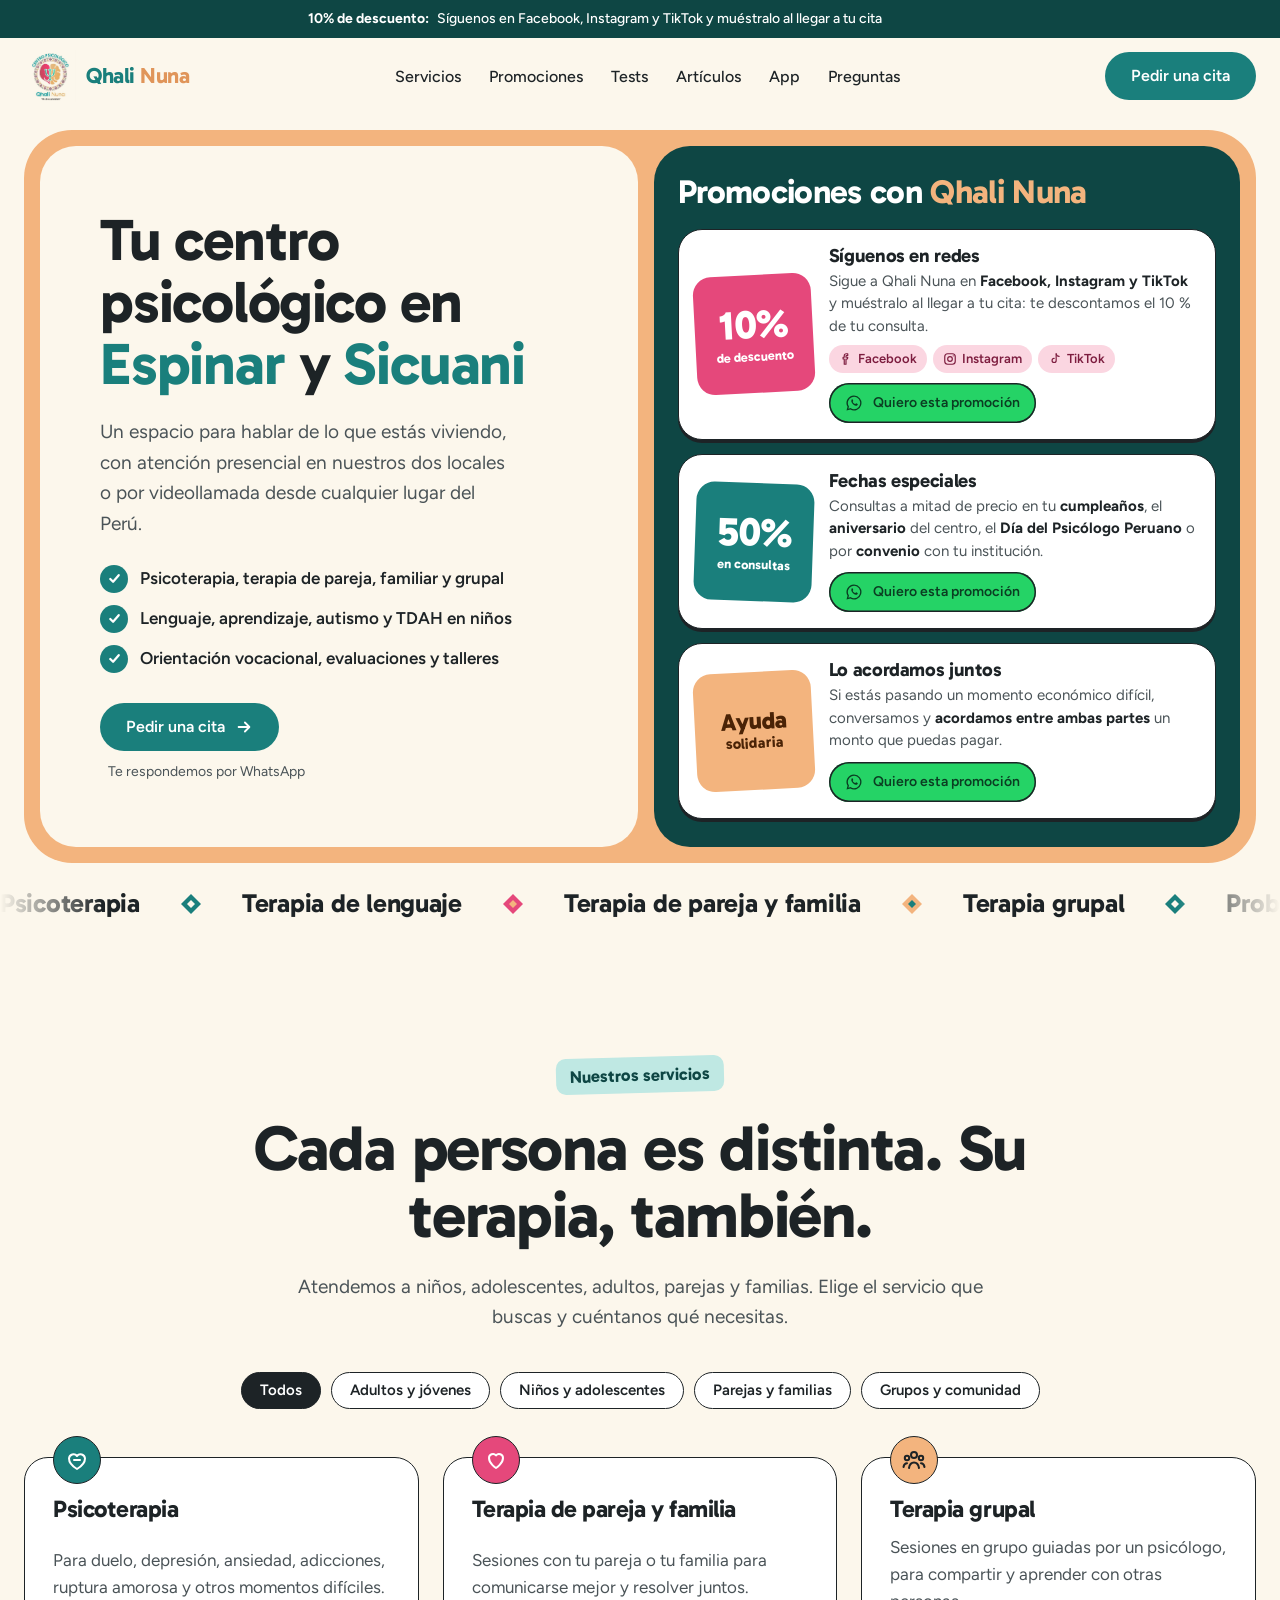
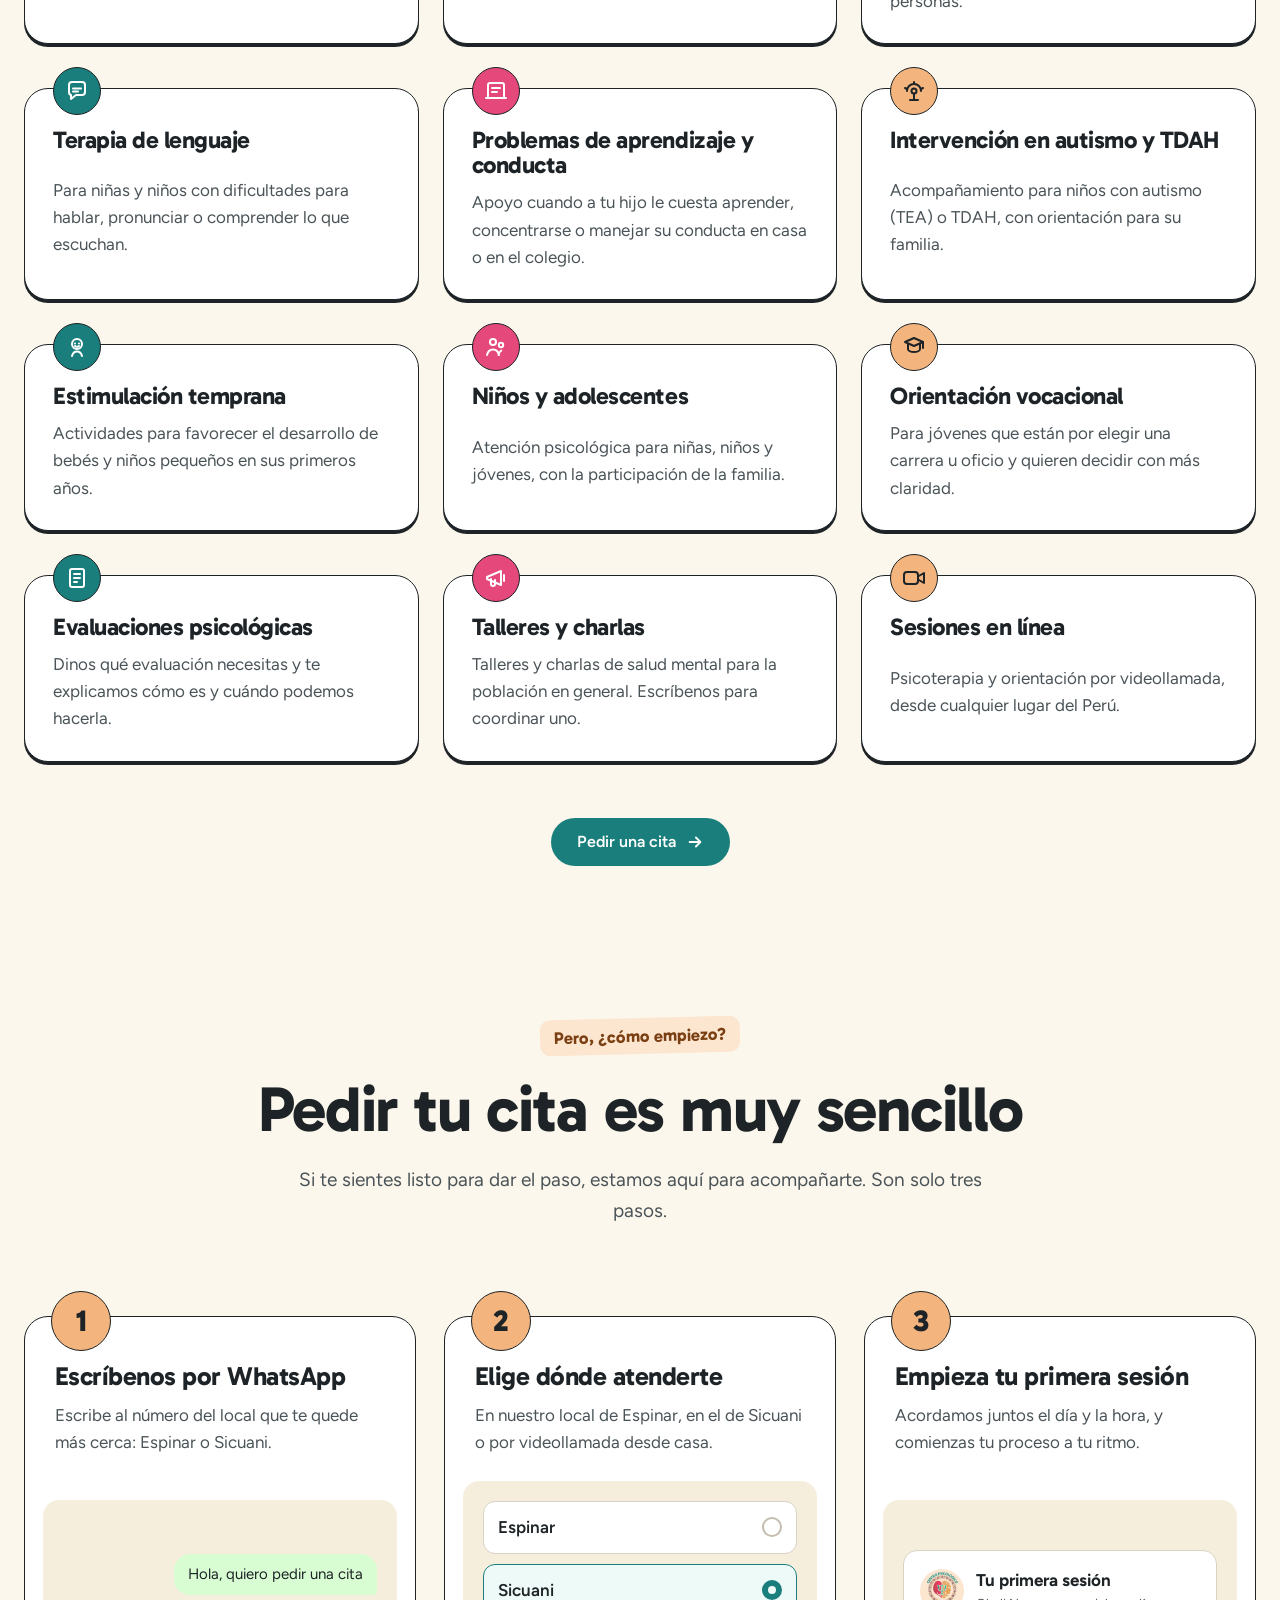
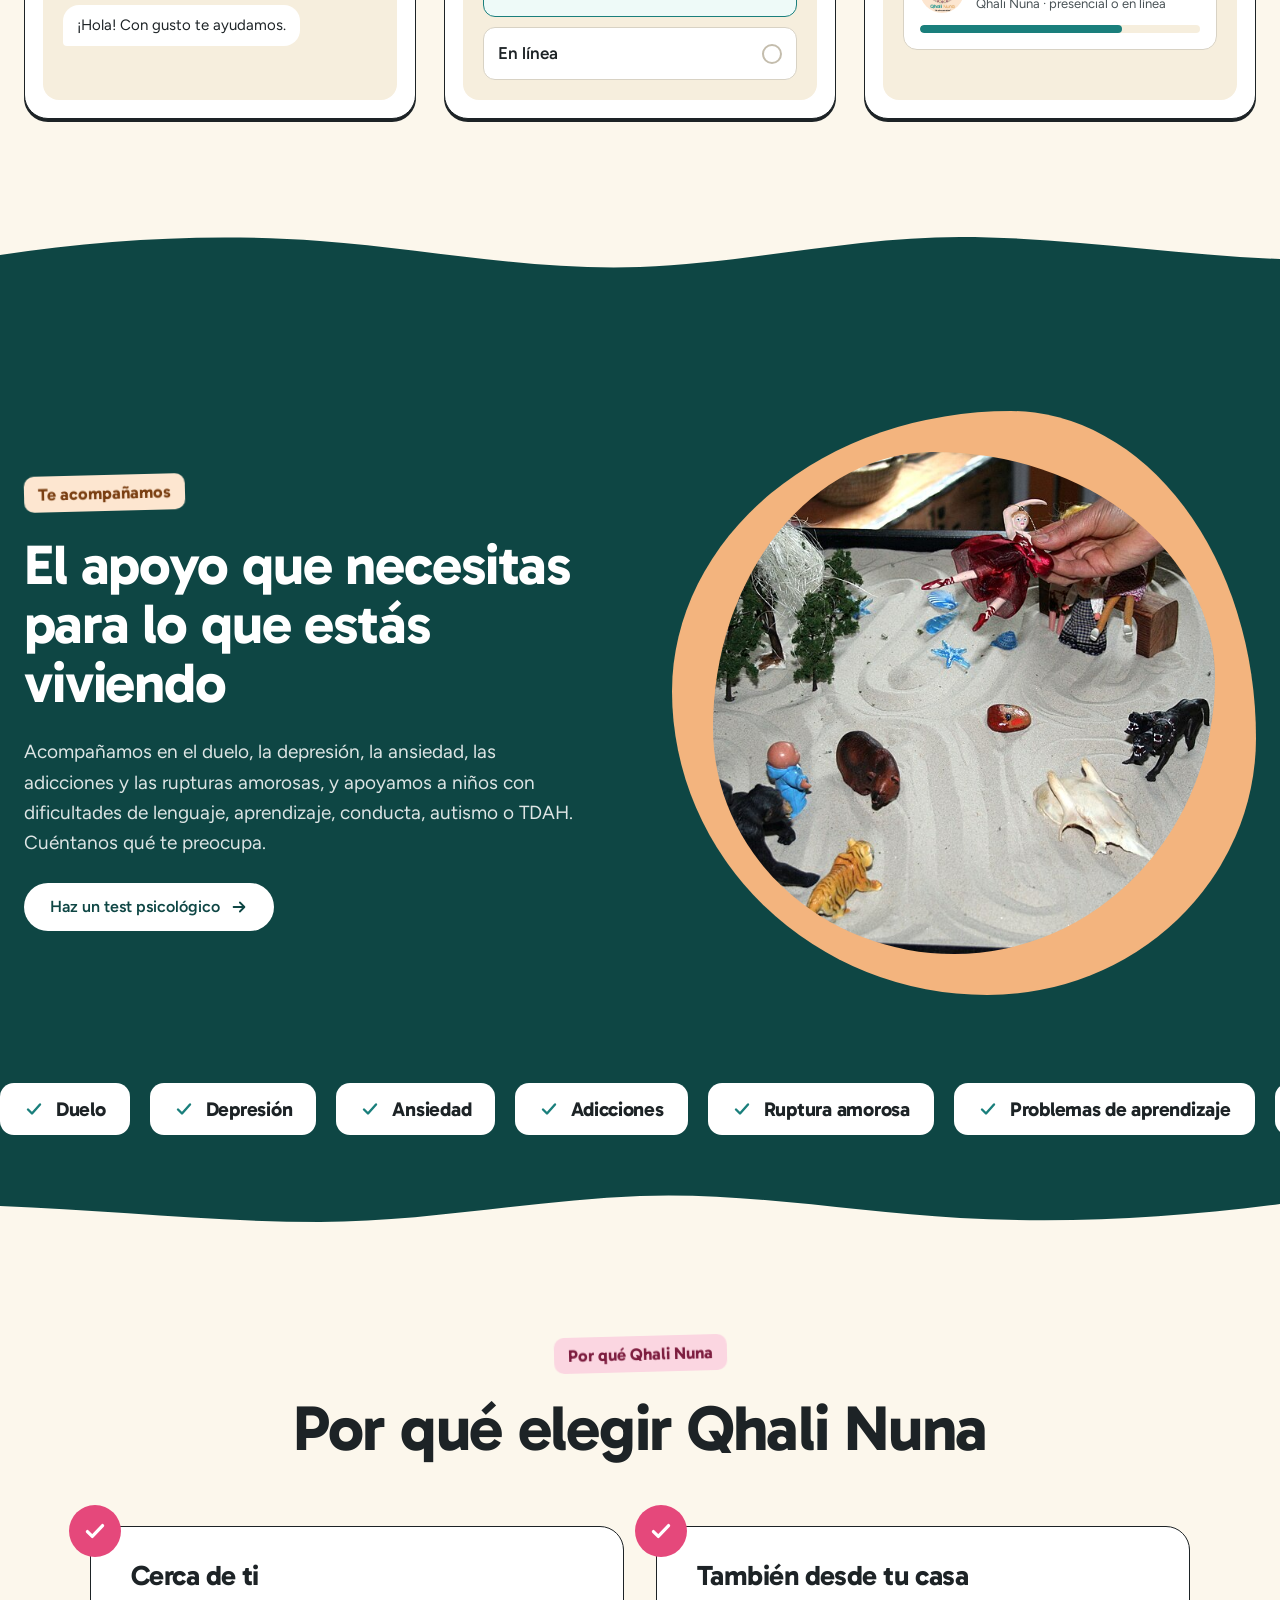
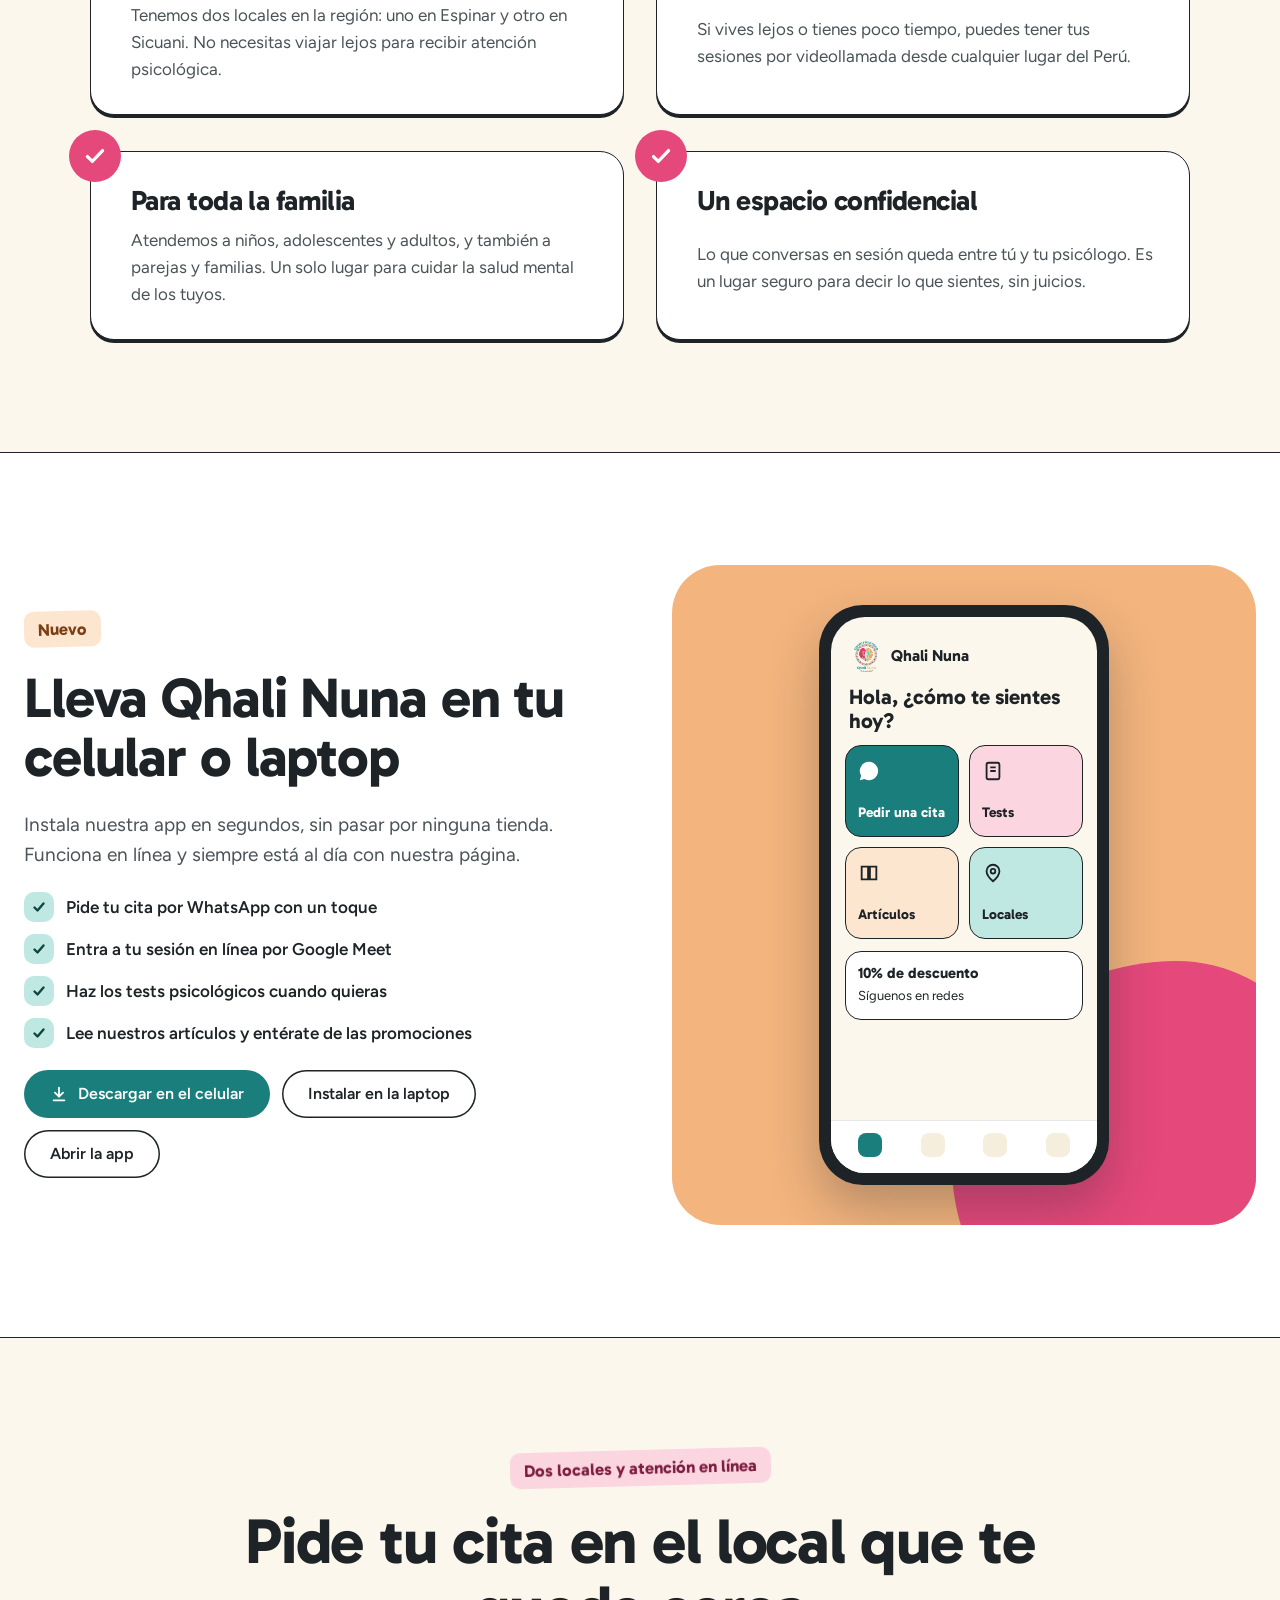
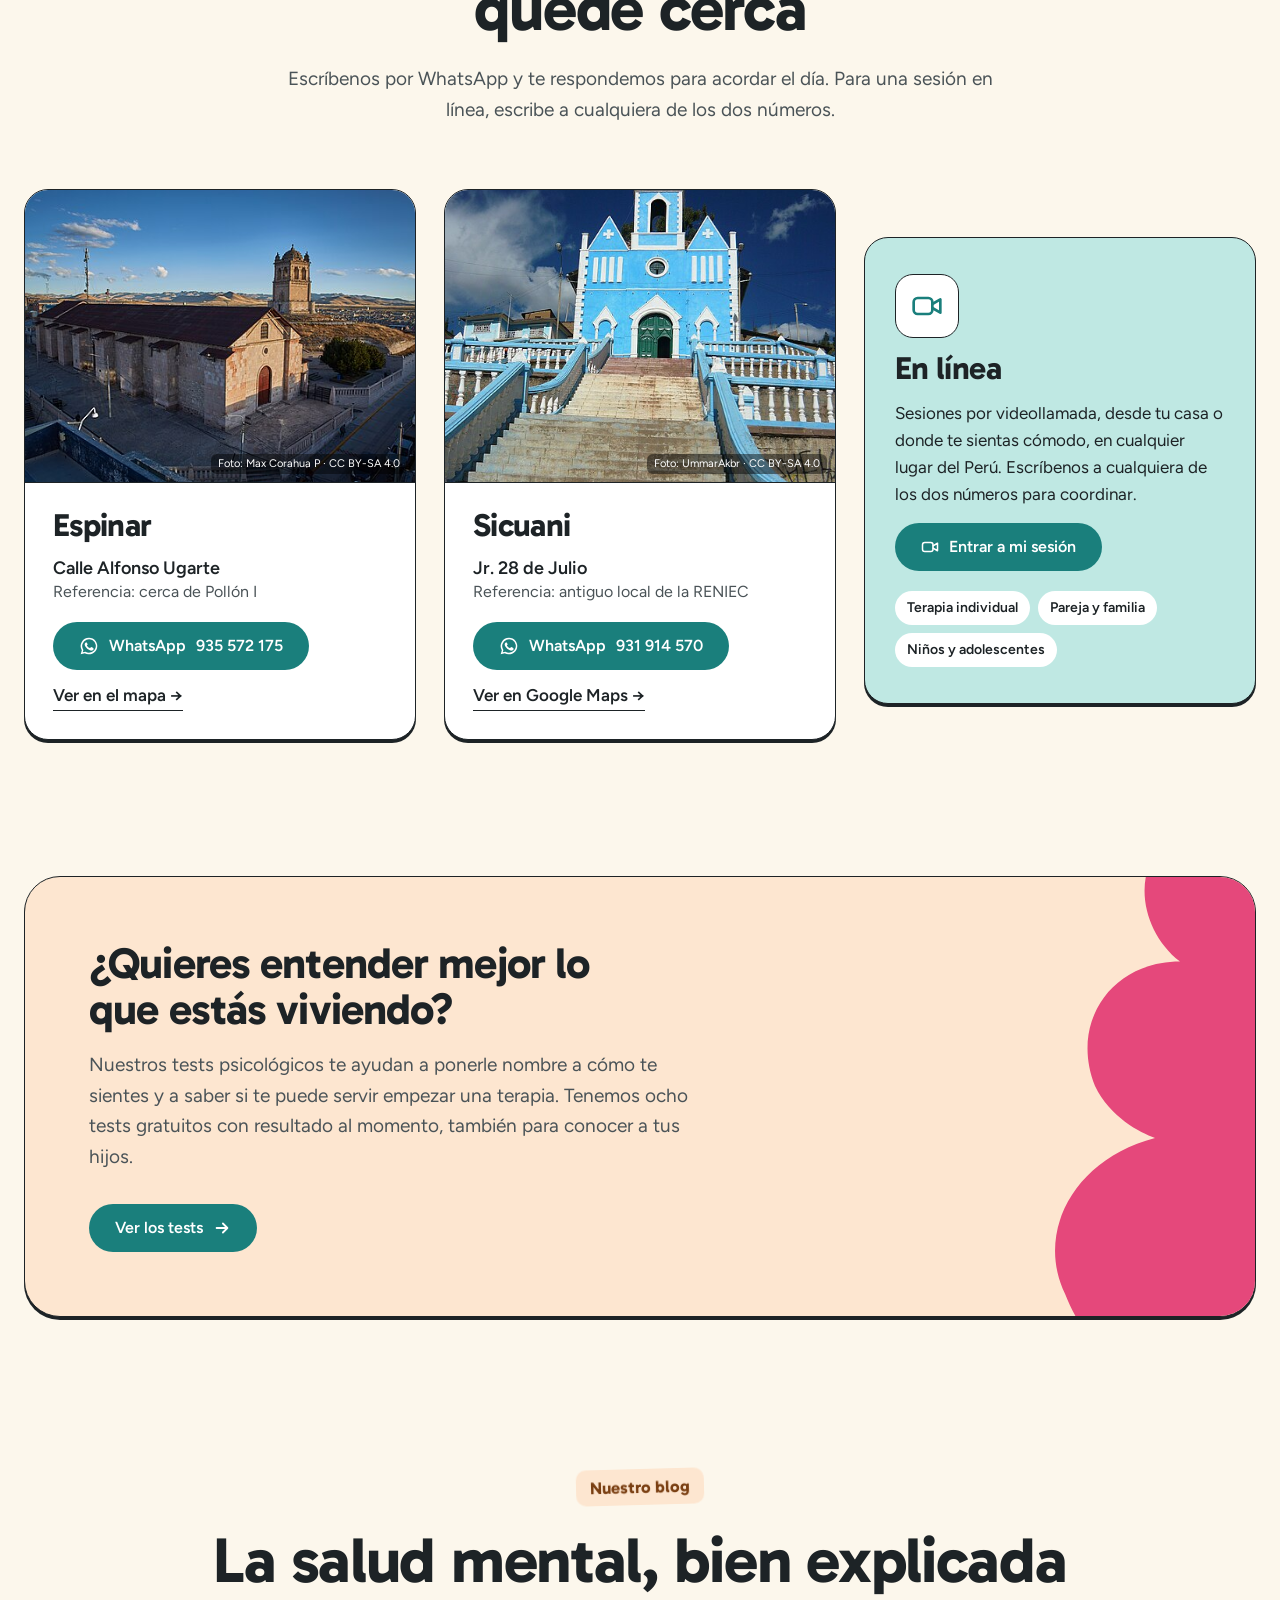
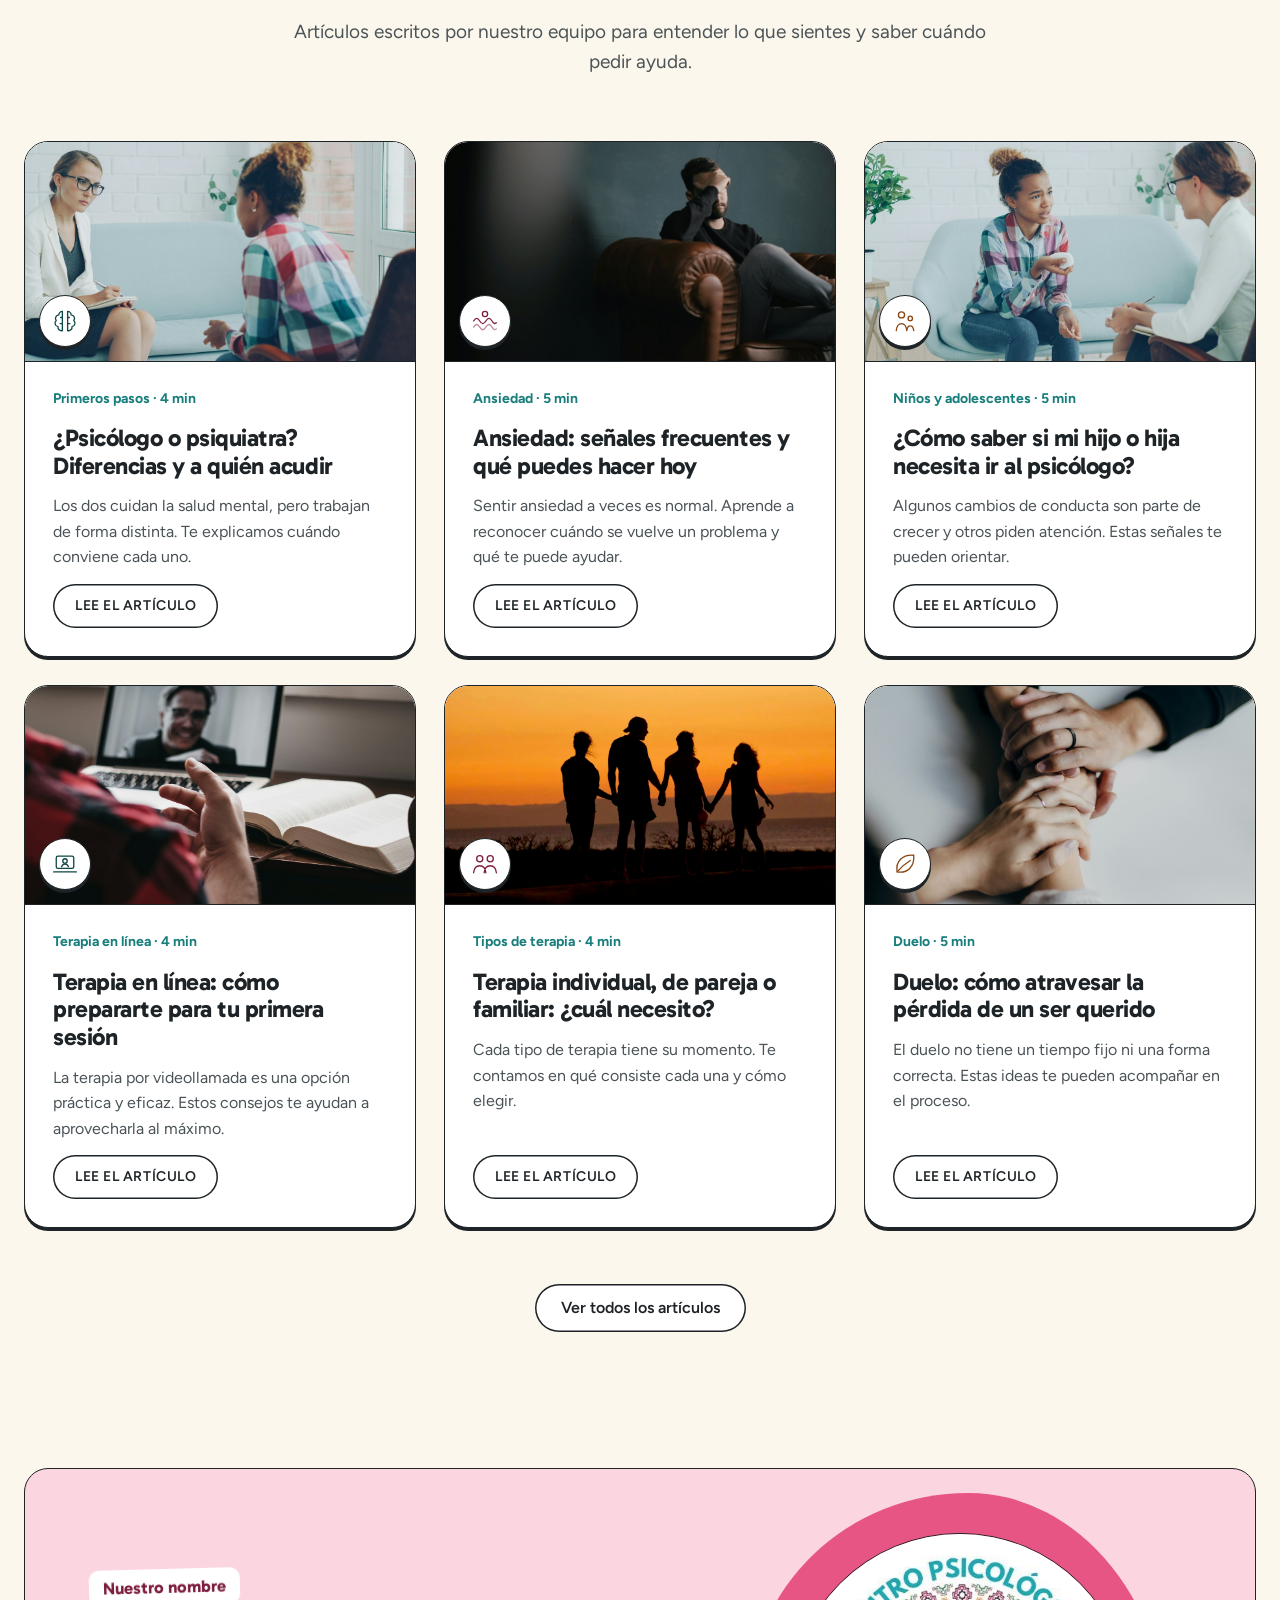
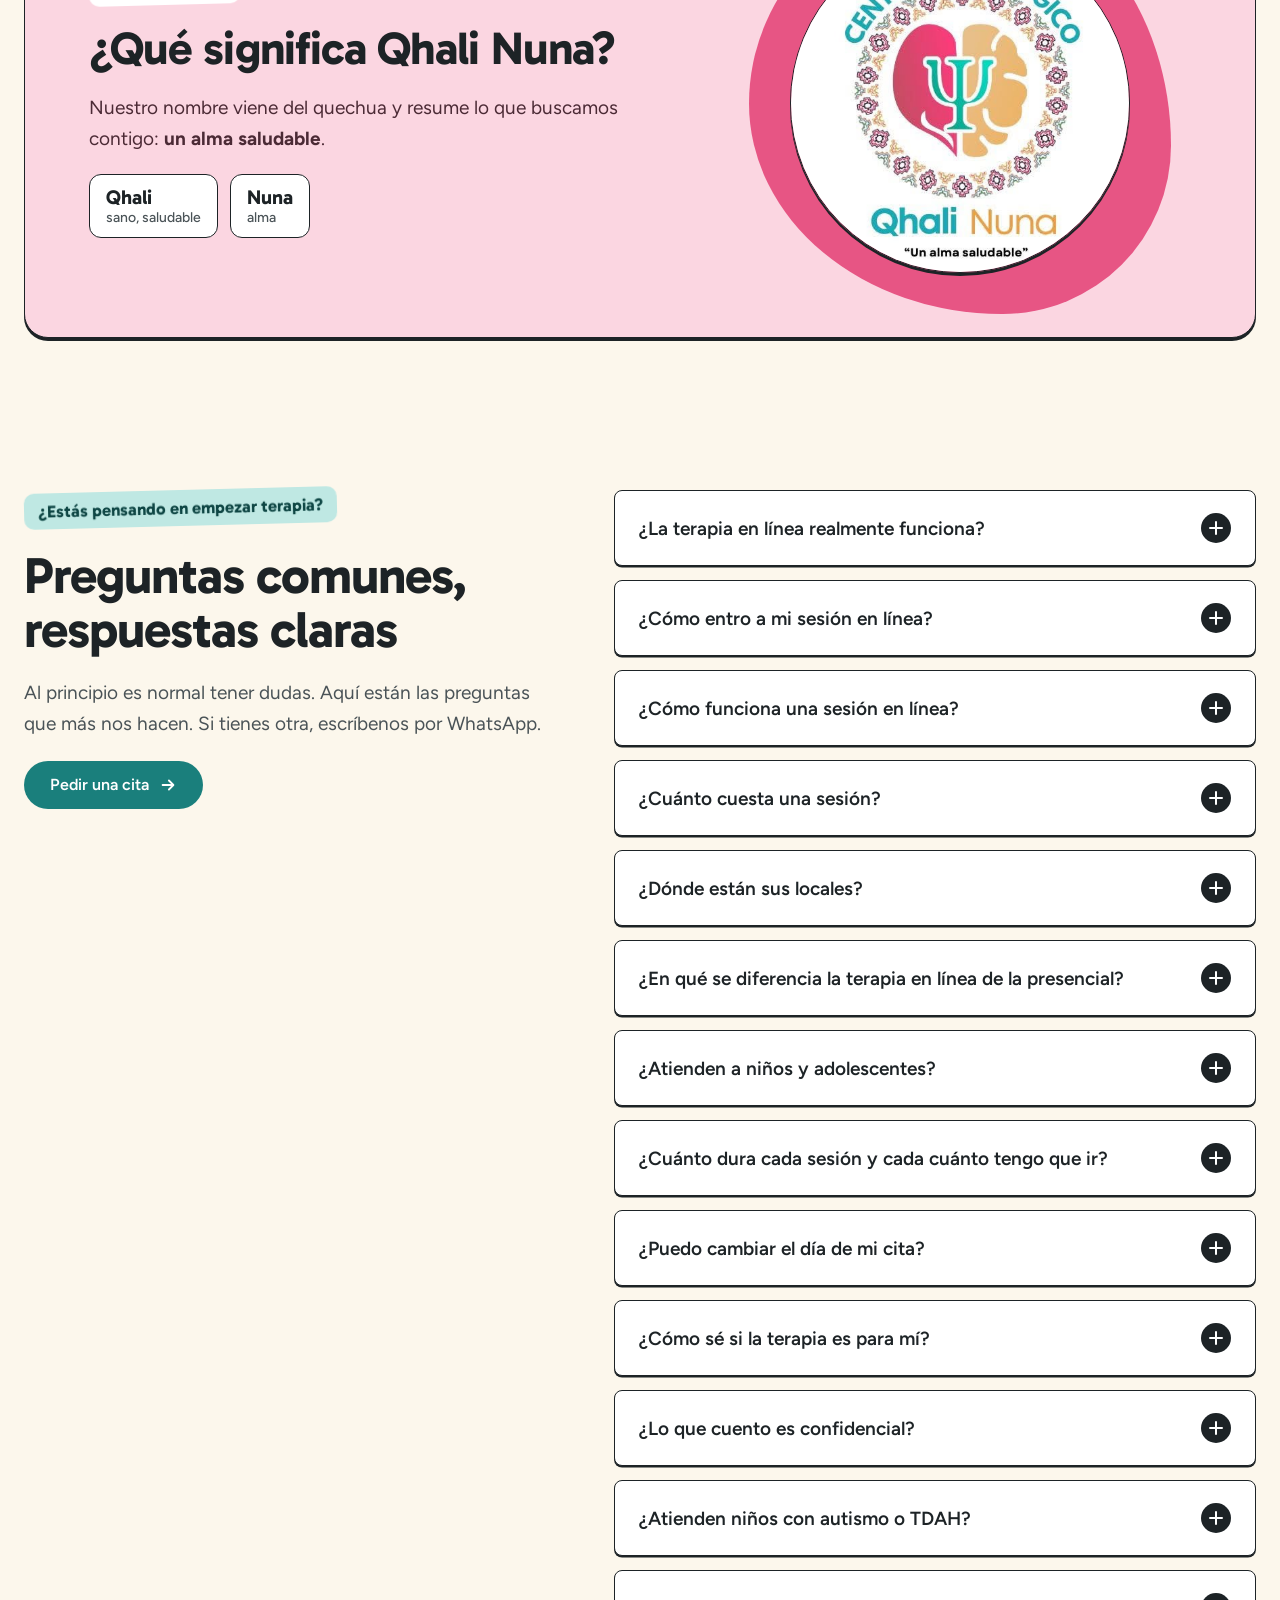
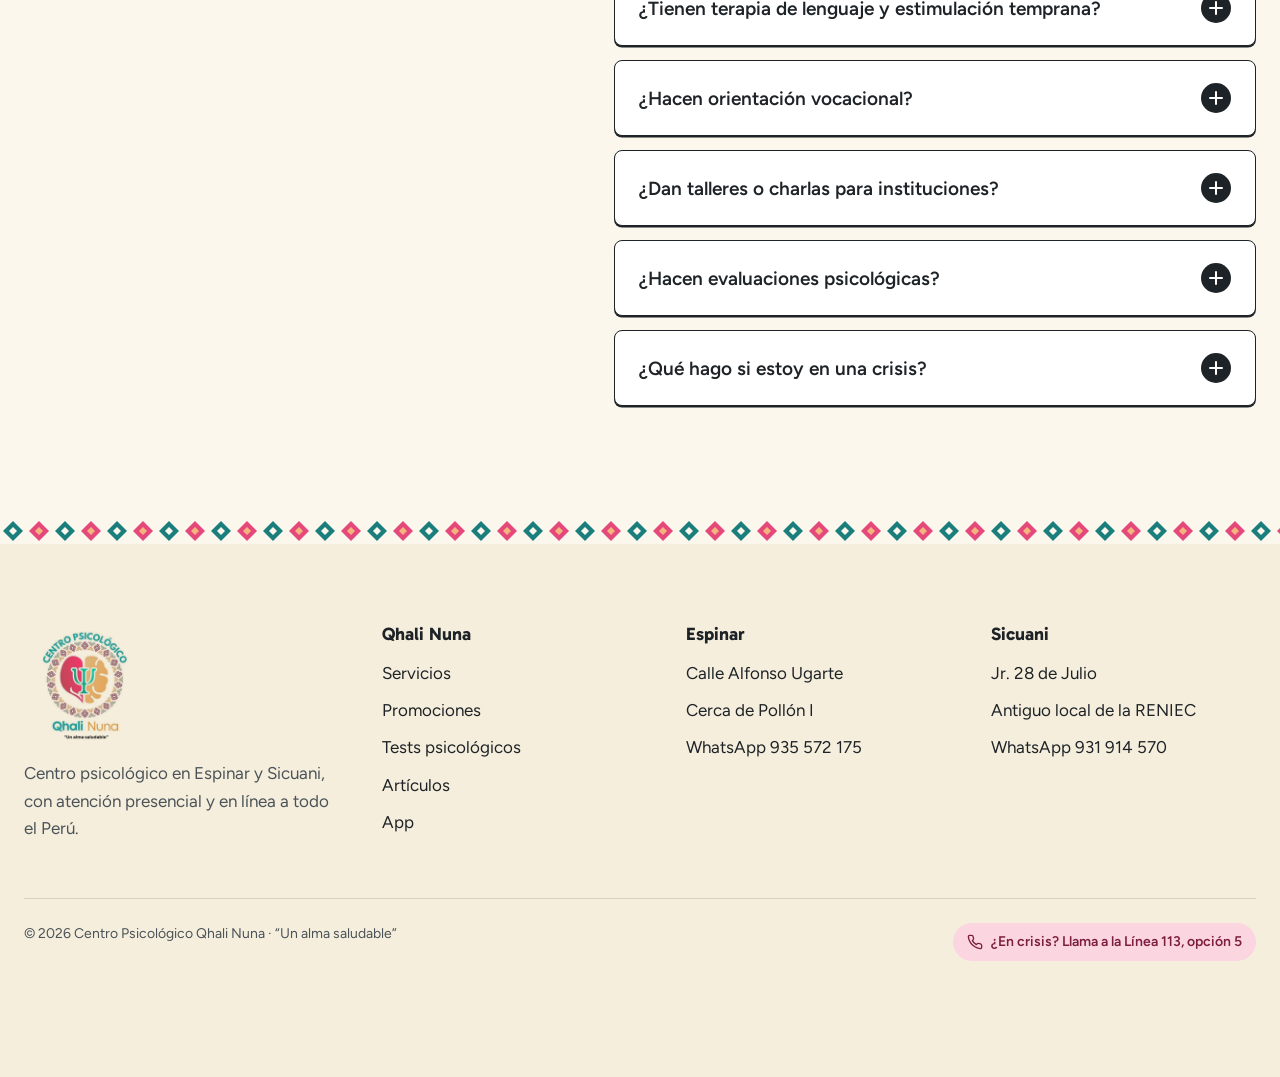
==== commit 8b21211e: "Quita todas las menciones de primera sesión gratis; la barra muestra las 3 promociones Co-Authored-B" ====
--- a/index.html
+++ b/index.html
@@ -73,7 +73,7 @@
           <div class="hero__actions enter">
             <a class="btn btn--primary" href="#locales">Pedir una cita
               <svg class="arrow" viewBox="0 0 20 20" fill="none" stroke="currentColor" stroke-width="2" stroke-linecap="round" stroke-linejoin="round" aria-hidden="true"><path d="M4 10h11M11 5l5 5-5 5"/></svg></a>
-            <span class="hero__note"><b>Primera sesión gratis</b> · Te respondemos por WhatsApp</span>
+            <span class="hero__note">Te respondemos por WhatsApp</span>
           </div>
         </div>
         <div class="hero__promos" id="promociones" aria-labelledby="promos-h">
@@ -340,7 +340,7 @@
             <div class="phone__tile"><svg viewBox="0 0 24 24" fill="none" stroke="currentColor" stroke-width="2"><path d="M4 5h7v14H4zM13 5h7v14h-7z"/></svg>Artículos</div>
             <div class="phone__tile"><svg viewBox="0 0 24 24" fill="none" stroke="currentColor" stroke-width="2"><path d="M12 21s-7-6-7-11a7 7 0 0 1 14 0c0 5-7 11-7 11z"/><circle cx="12" cy="10" r="2.5"/></svg>Locales</div>
           </div>
-          <div class="phone__promo"><b>Primera sesión gratis</b>Escríbenos por WhatsApp</div>
+          <div class="phone__promo"><b>10% de descuento</b>Síguenos en redes</div>
           <div class="phone__nav"><span></span><span></span><span></span><span></span></div>
         </div></div>
       </div>
@@ -456,7 +456,7 @@
         <details><summary>¿Cómo funciona una sesión en línea?<span class="plus" aria-hidden="true"><svg viewBox="0 0 14 14" fill="none" stroke="currentColor" stroke-width="2" stroke-linecap="round"><path d="M7 1v12M1 7h12"/></svg></span></summary>
           <div class="answer"><p>Acordamos contigo el día y la hora por WhatsApp. A la hora de la cita te conectas por videollamada desde tu celular o laptop. Te recomendamos usar audífonos y estar en un lugar donde puedas hablar con tranquilidad. <a href="articulo.html?a=terapia-en-linea">Lee nuestros consejos</a>.</p></div></details>
         <details><summary>¿Cuánto cuesta una sesión?<span class="plus" aria-hidden="true"><svg viewBox="0 0 14 14" fill="none" stroke="currentColor" stroke-width="2" stroke-linecap="round"><path d="M7 1v12M1 7h12"/></svg></span></summary>
-          <div class="answer"><p>Tu primera sesión es gratis. En ella conversas con tu psicólogo y ven juntos qué necesitas. Si decides continuar, te proponemos un plan según tu caso y te decimos el precio antes de empezar.</p></div></details>
+          <div class="answer"><p>El costo depende del tipo de atención que necesitas. Escríbenos por WhatsApp y te decimos el precio antes de empezar. También tenemos promociones: 10&nbsp;% de descuento si nos sigues en redes sociales, consultas al 50&nbsp;% en fechas especiales y ayuda solidaria.</p></div></details>
         <details><summary>¿Dónde están sus locales?<span class="plus" aria-hidden="true"><svg viewBox="0 0 14 14" fill="none" stroke="currentColor" stroke-width="2" stroke-linecap="round"><path d="M7 1v12M1 7h12"/></svg></span></summary>
           <div class="answer"><p>En Espinar, en la calle Alfonso Ugarte, cerca de Pollón I. En Sicuani, en el jirón 28 de Julio, en el antiguo local de la RENIEC.</p></div></details>
         <details><summary>¿En qué se diferencia la terapia en línea de la presencial?<span class="plus" aria-hidden="true"><svg viewBox="0 0 14 14" fill="none" stroke="currentColor" stroke-width="2" stroke-linecap="round"><path d="M7 1v12M1 7h12"/></svg></span></summary>
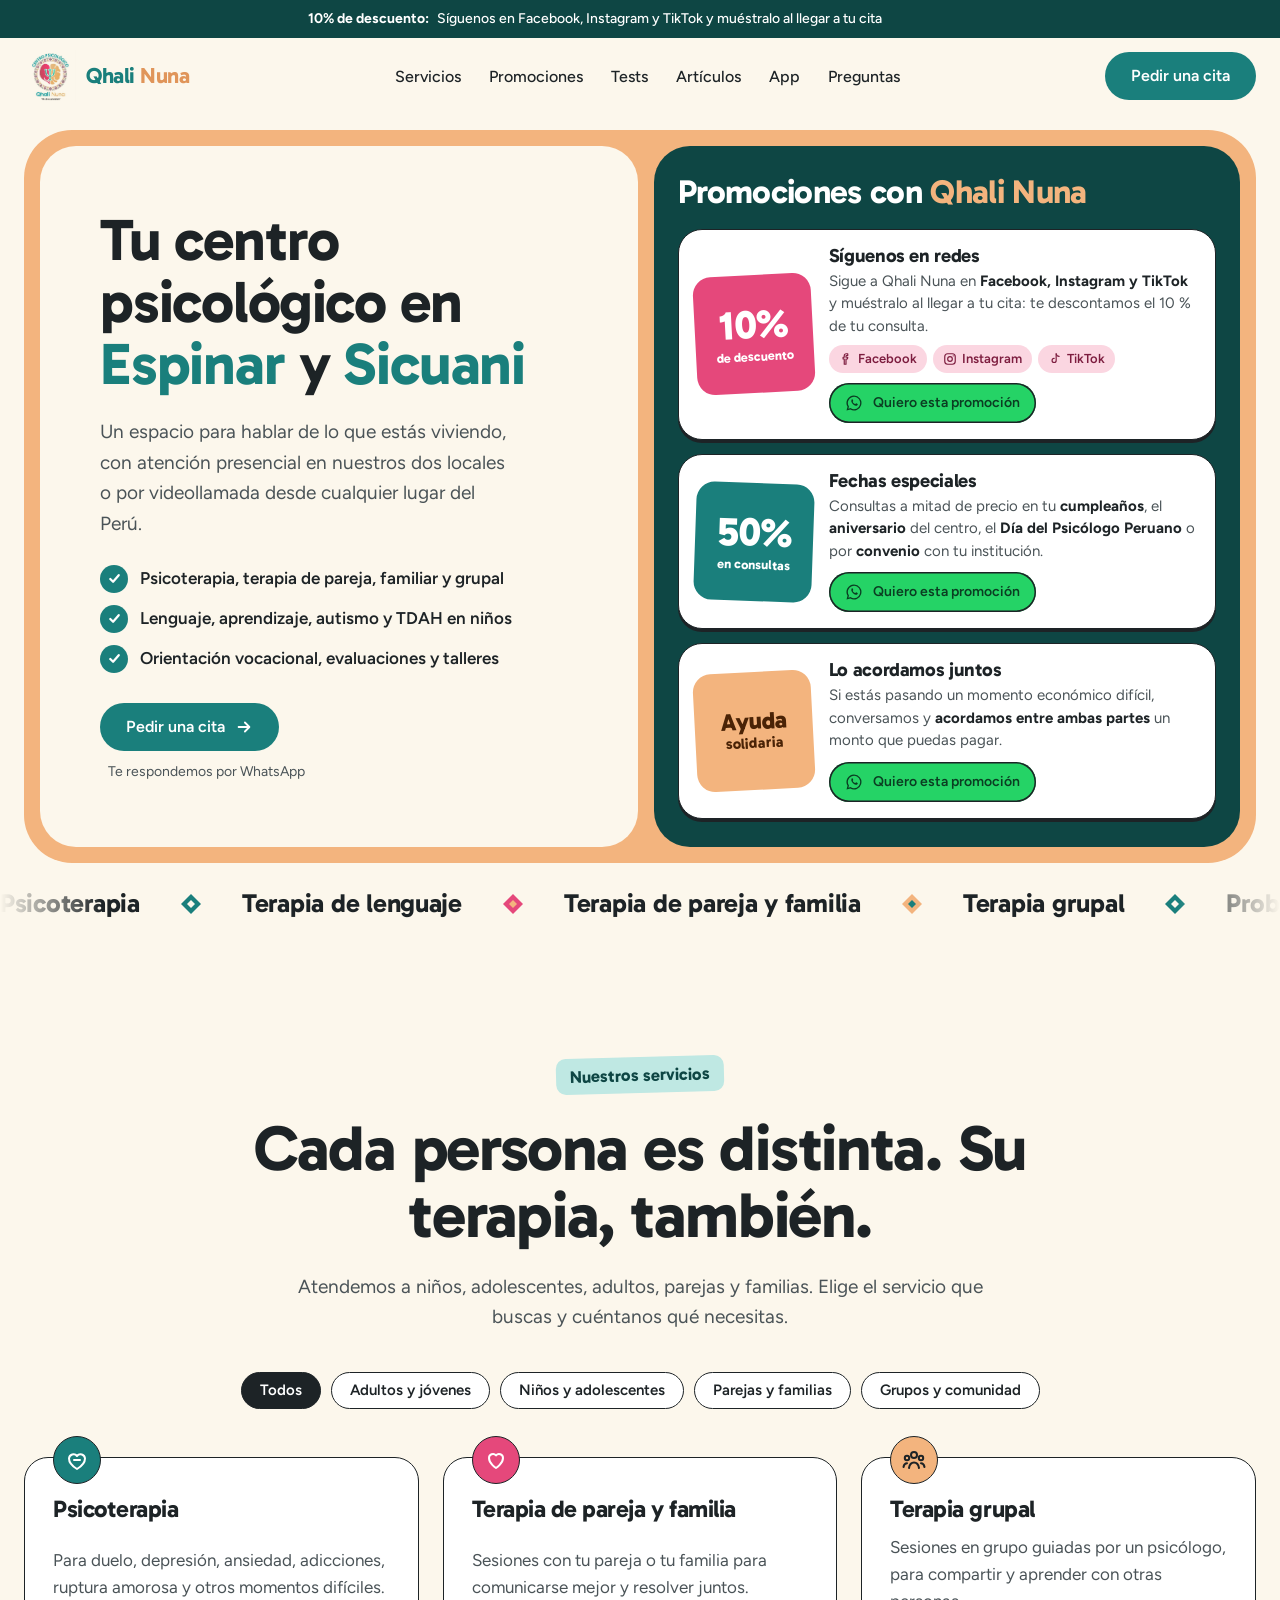
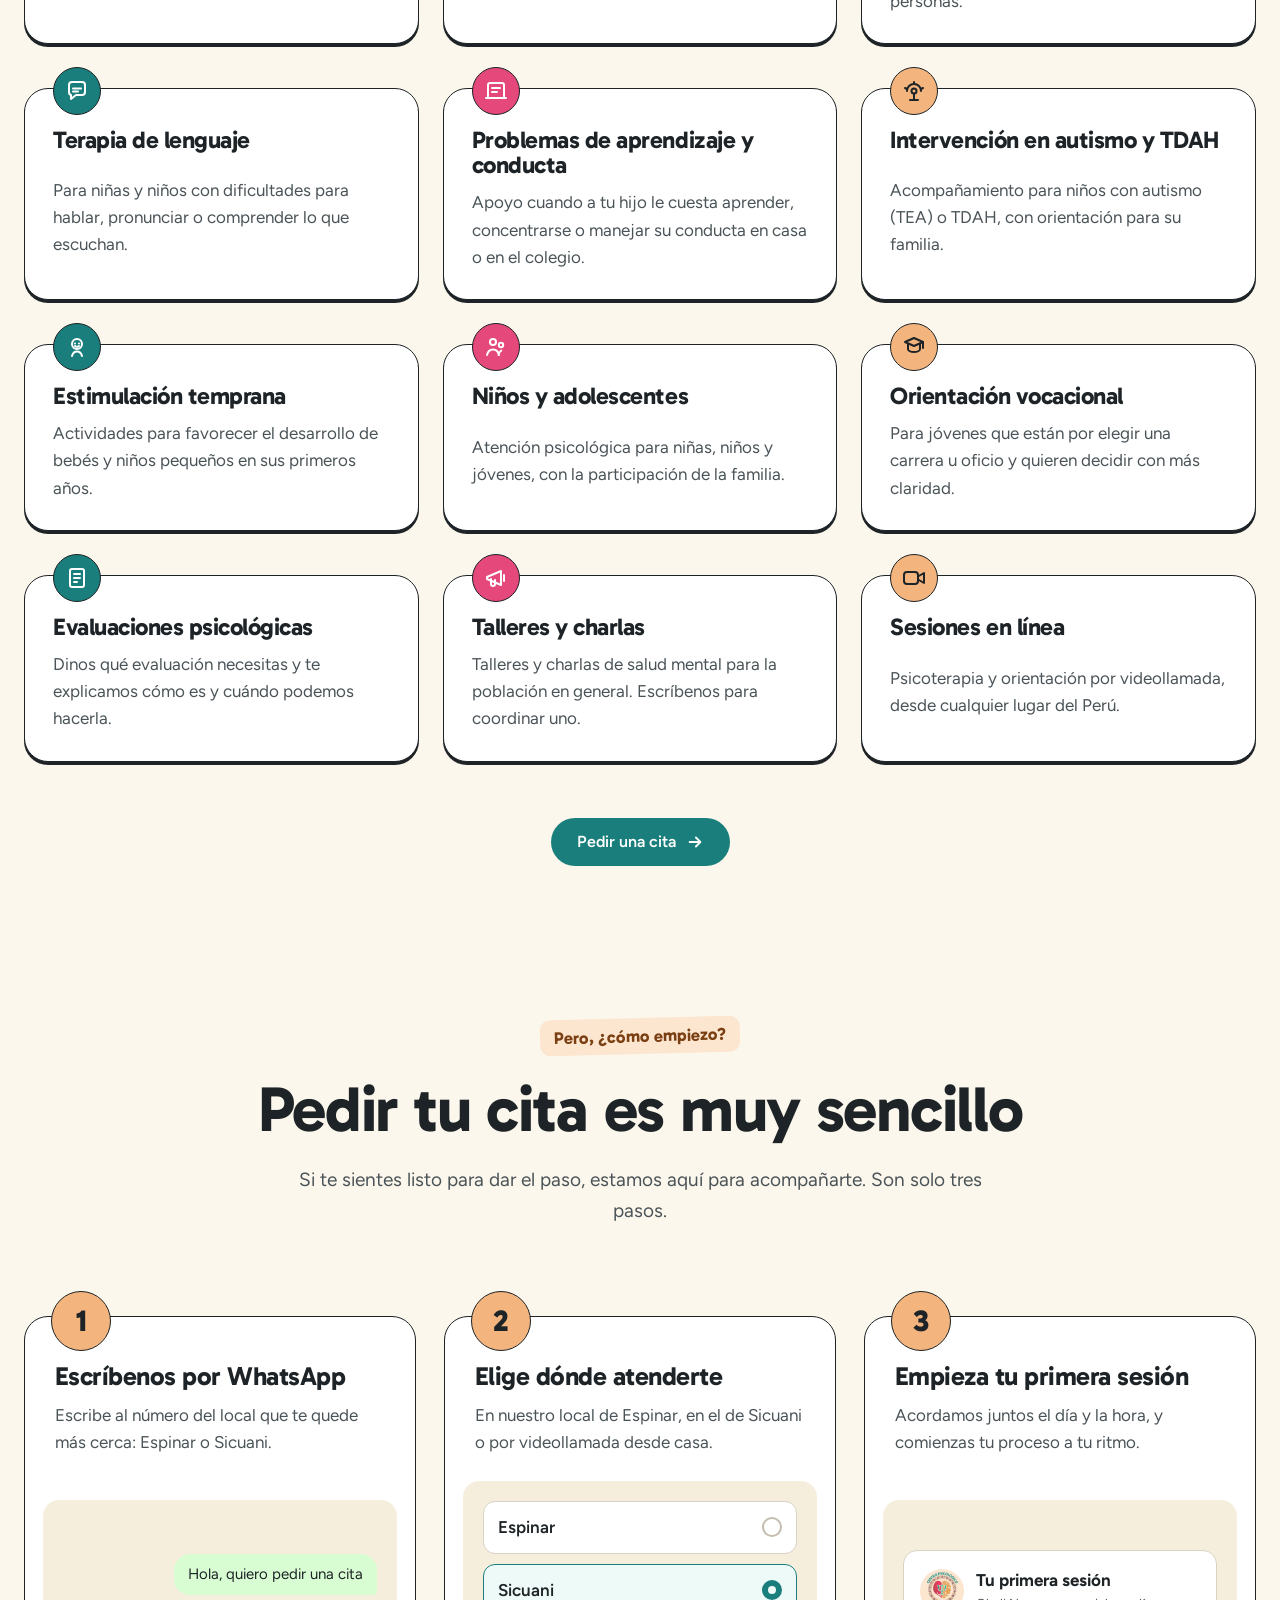
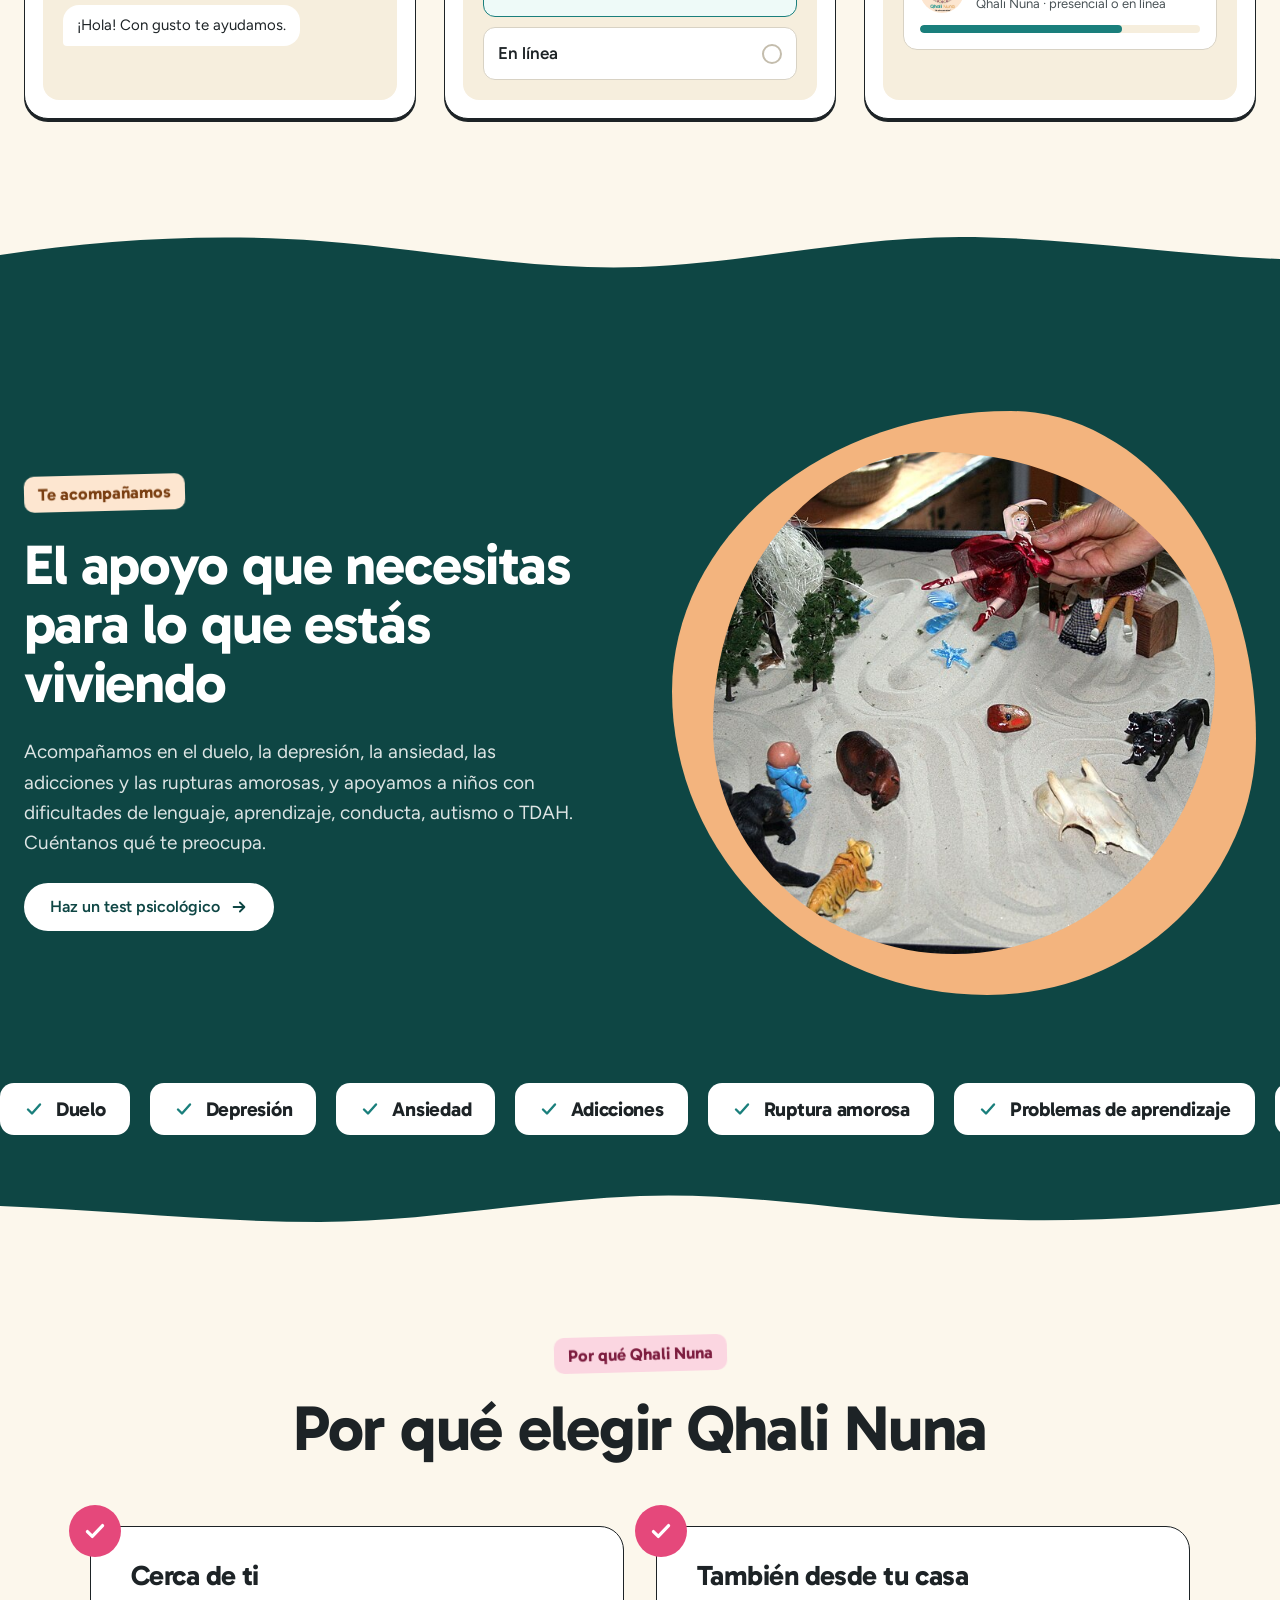
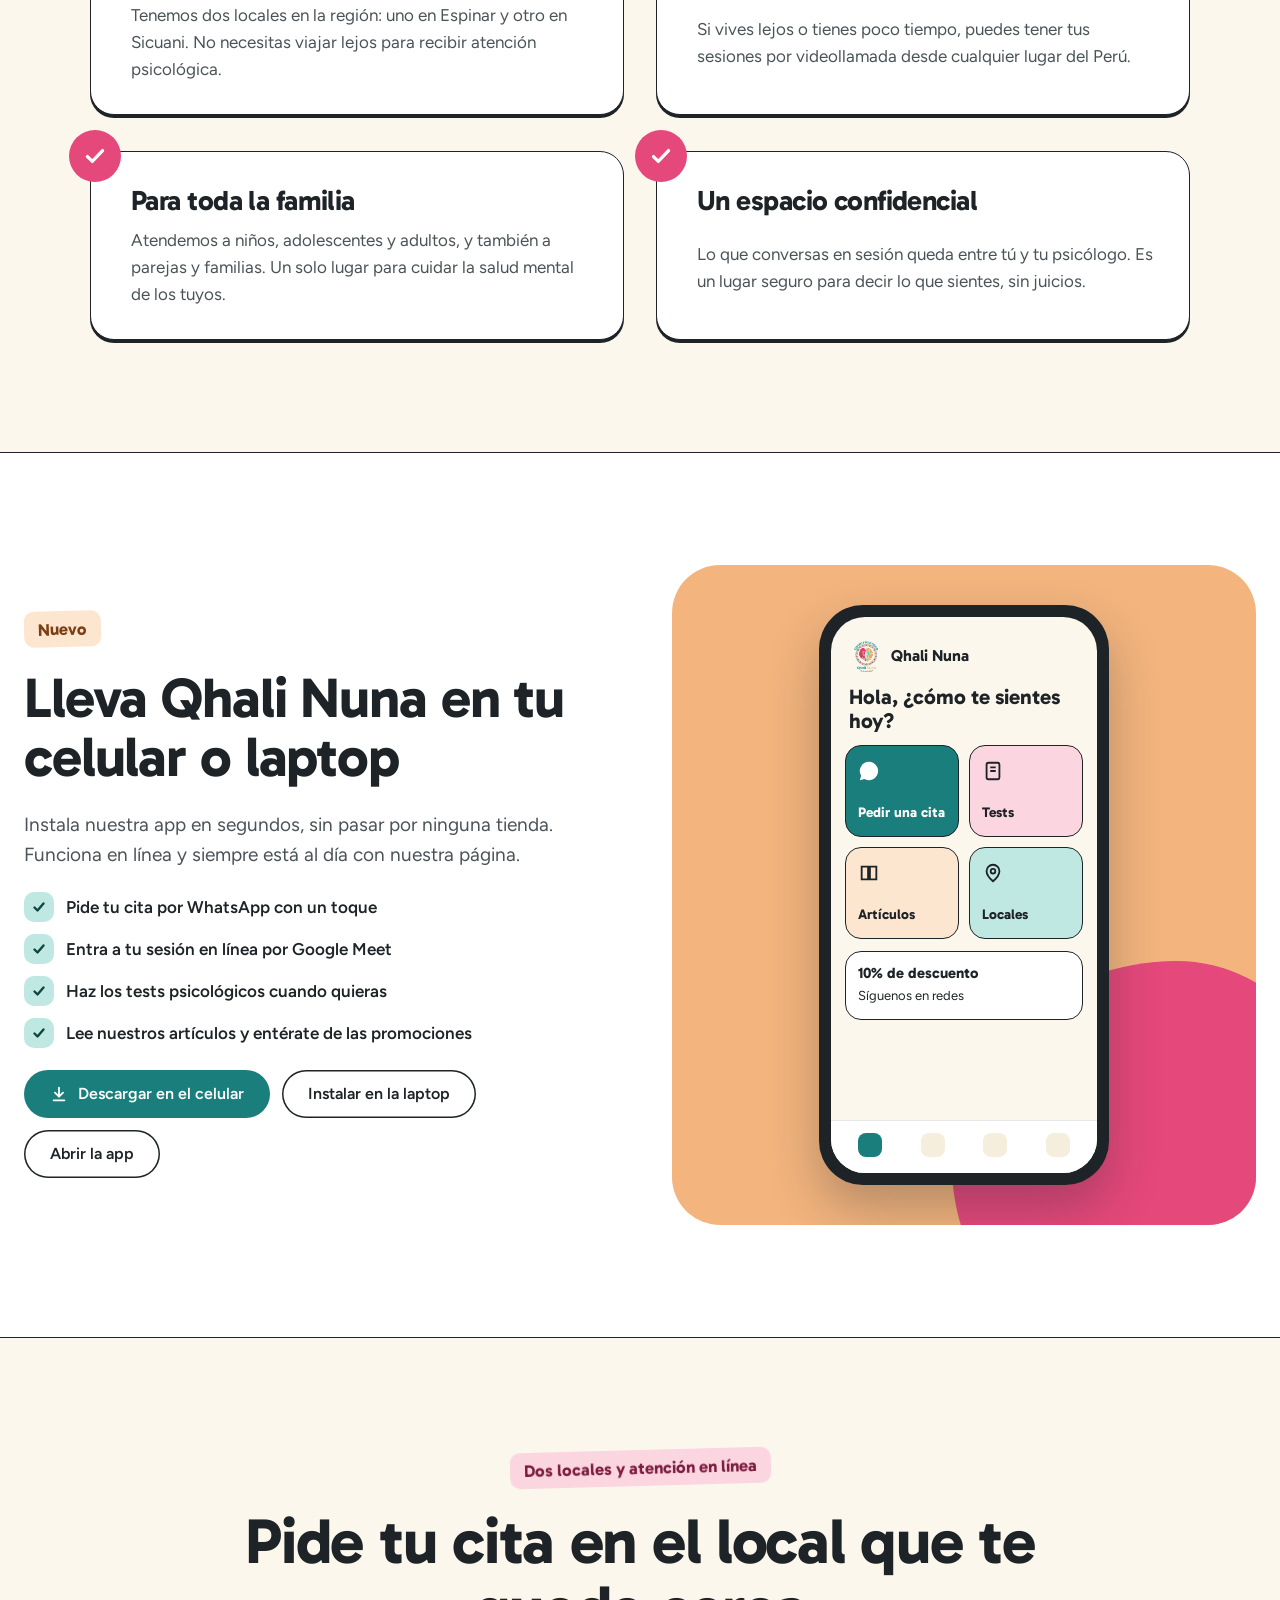
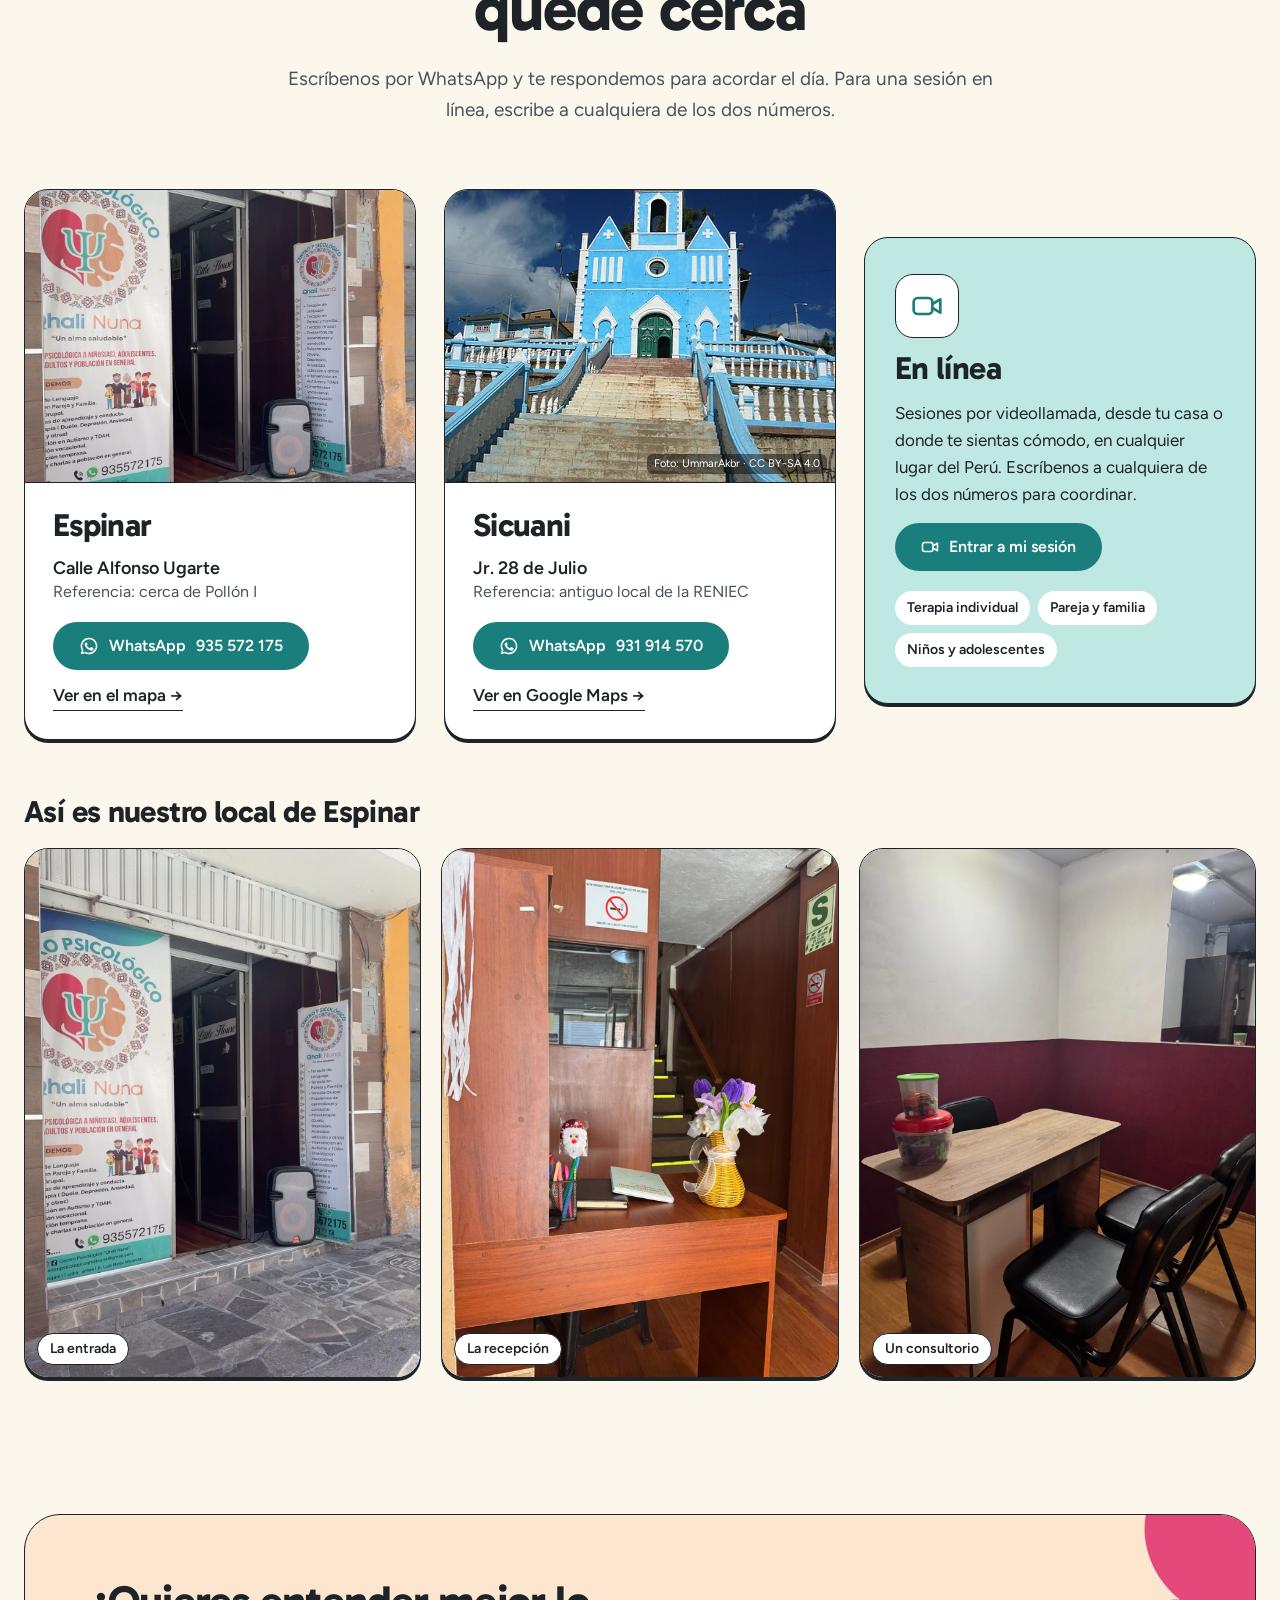
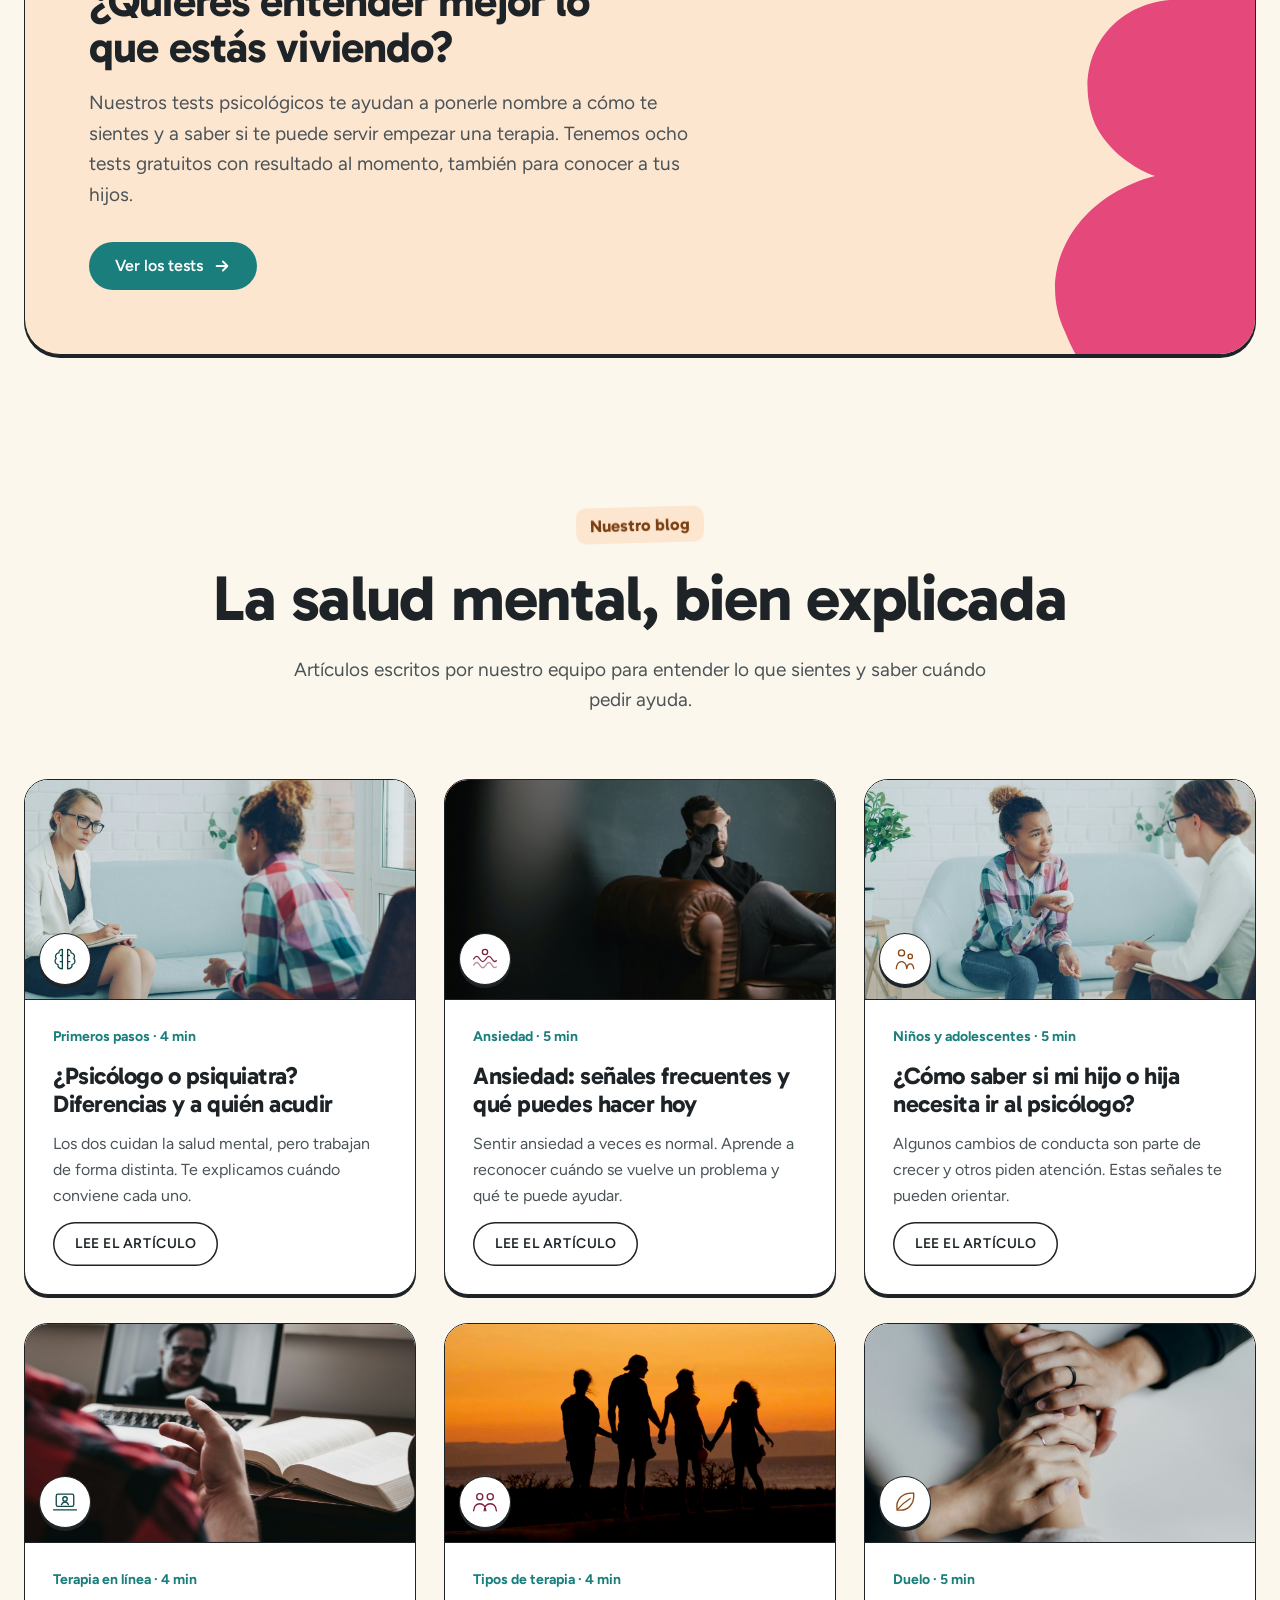
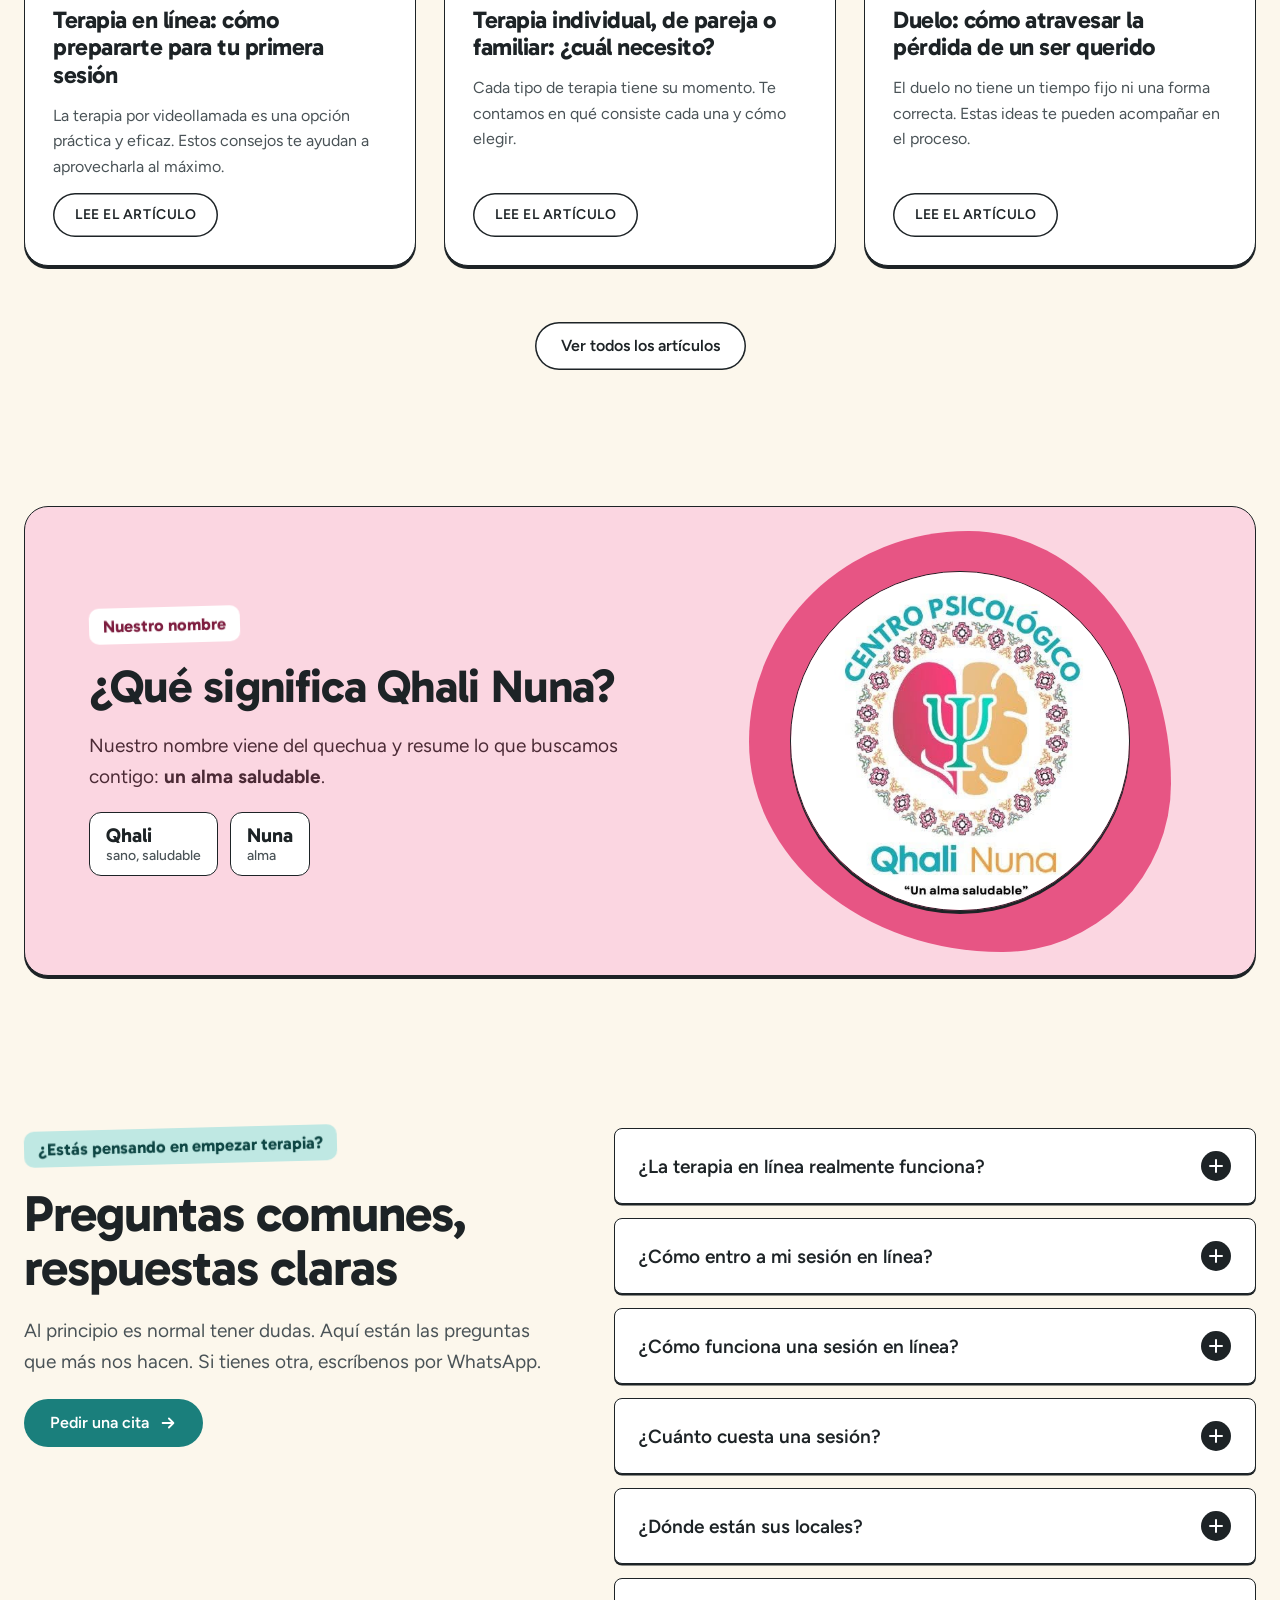
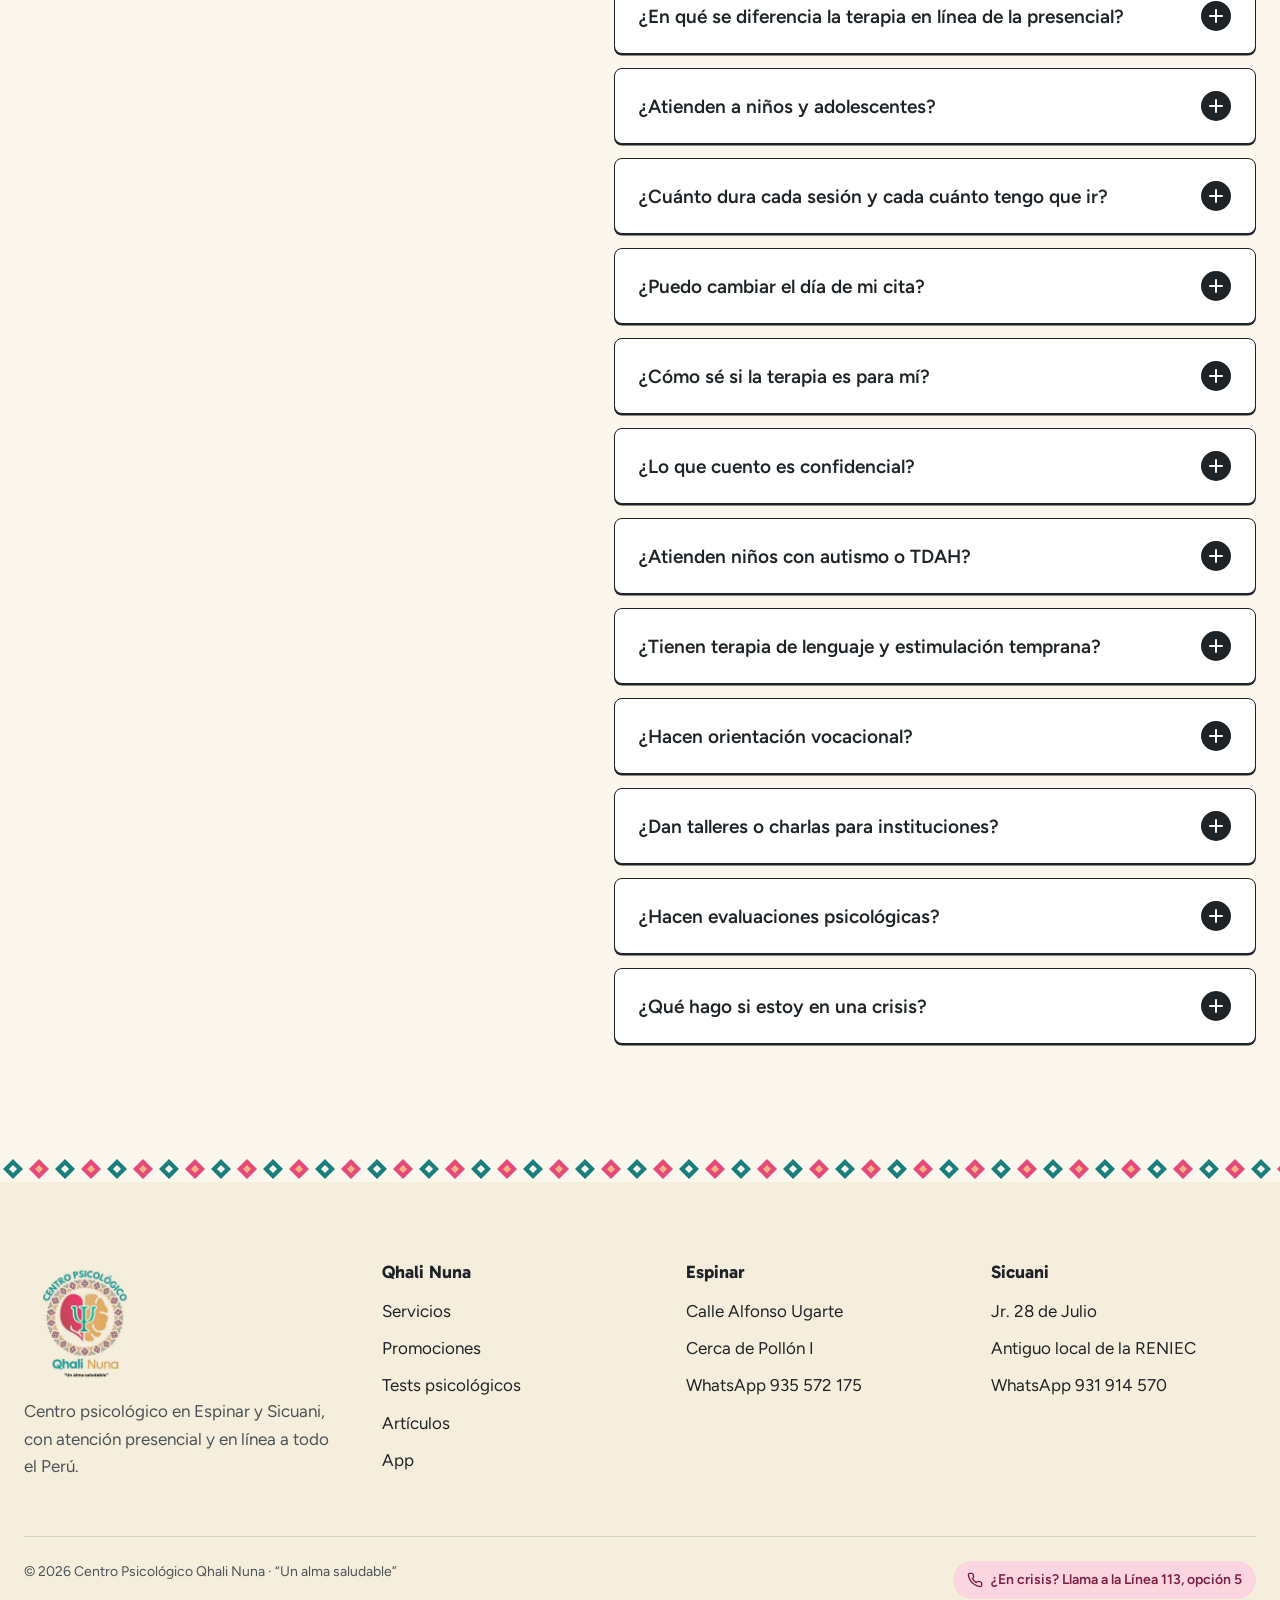
==== commit a815b419: "Fotos reales del local de Espinar: tarjeta y galería Co-Authored-By: Claude Opus 5.5 <noreply@anthro" ====
--- a/index.html
+++ b/index.html
@@ -357,8 +357,8 @@
       </div>
       <div class="places">
         <article class="card place reveal">
-          <!-- Foto provisional: cámbiala por la puerta o la sala de espera del local de Espinar -->
-          <div class="place__photo"><img src="assets/img/photo-f82529735-960.jpg" srcset="assets/img/photo-f82529735-500.jpg 500w, assets/img/photo-f82529735-960.jpg 960w" sizes="(max-width: 680px) 100vw, (max-width: 1080px) 50vw, 400px" width="960" height="640" alt="Templo de Santa Ana en Yauri, Espinar" loading="lazy" decoding="async"><a class="place__credit" href="https://commons.wikimedia.org/wiki/File:Templo_Santa_Ana_de_Yauri.jpg" target="_blank" rel="noopener">Foto: Max Corahua P · CC BY-SA 4.0</a></div>
+          <!-- Foto real del local de Espinar -->
+          <div class="place__photo"><img src="assets/img/espinar-fachada.webp" width="1080" height="1440" alt="Entrada del Centro Psicológico Qhali Nuna en Espinar, con sus letreros" loading="lazy" decoding="async" style="object-position: 50% 45%"></div>
           <div class="place__body">
             <h3>Espinar</h3>
             <address>Calle Alfonso Ugarte<span>Referencia: cerca de Pollón I</span></address>
@@ -393,6 +393,14 @@
             <div class="service__where"><span class="chip" style="background:#fff">Terapia individual</span><span class="chip" style="background:#fff">Pareja y familia</span><span class="chip" style="background:#fff">Niños y adolescentes</span></div>
           </div>
         </article>
+      </div>
+      <div class="local-gallery reveal">
+        <h3>Así es nuestro local de Espinar</h3>
+        <div class="local-gallery__grid">
+          <figure><img src="assets/img/espinar-fachada.webp" width="1080" height="1440" alt="Entrada del centro con los letreros de Qhali Nuna" loading="lazy" decoding="async" style="object-position: 50% 40%"><figcaption>La entrada</figcaption></figure>
+          <figure><img src="assets/img/espinar-recepcion.webp" width="1200" height="1600" alt="Recepción con un escritorio de madera y flores" loading="lazy" decoding="async" style="object-position: 50% 60%"><figcaption>La recepción</figcaption></figure>
+          <figure><img src="assets/img/espinar-consultorio.webp" width="1200" height="1600" alt="Consultorio con escritorio y sillas" loading="lazy" decoding="async" style="object-position: 50% 60%"><figcaption>Un consultorio</figcaption></figure>
+        </div>
       </div>
     </div>
   </section>
--- a/styles.css
+++ b/styles.css
@@ -705,3 +705,16 @@
   .promo__big small, .promo__big--word small { margin: 0; font-size: 14px; }
   .promo__big--word { font-size: 24px; }
 }
+
+/* galería del local */
+.local-gallery { margin-top: 56px; }
+.local-gallery h3 { font-size: clamp(24px, 2.4vw, 32px); margin: 0 0 20px; }
+.local-gallery__grid { display: grid; grid-template-columns: repeat(3, minmax(0, 1fr)); gap: 20px; }
+.local-gallery figure { margin: 0; position: relative; aspect-ratio: 3 / 4; border-radius: var(--r-lg); overflow: hidden; border: 1.5px solid var(--line); box-shadow: var(--shadow); background: var(--cream-2); }
+.local-gallery img { width: 100%; height: 100%; object-fit: cover; transition: transform .8s var(--ease); }
+.local-gallery figure:hover img { transform: scale(1.04); }
+.local-gallery figcaption { position: absolute; left: 12px; bottom: 12px; background: #fff; border: 1.5px solid var(--line); border-radius: 999px; padding: 4px 12px; font-weight: 600; font-size: 14px; }
+@media (max-width: 680px) {
+  .local-gallery__grid { grid-template-columns: none; grid-auto-flow: column; grid-auto-columns: 78%; overflow-x: auto; scroll-snap-type: x mandatory; padding-bottom: 8px; }
+  .local-gallery figure { scroll-snap-align: start; }
+}
